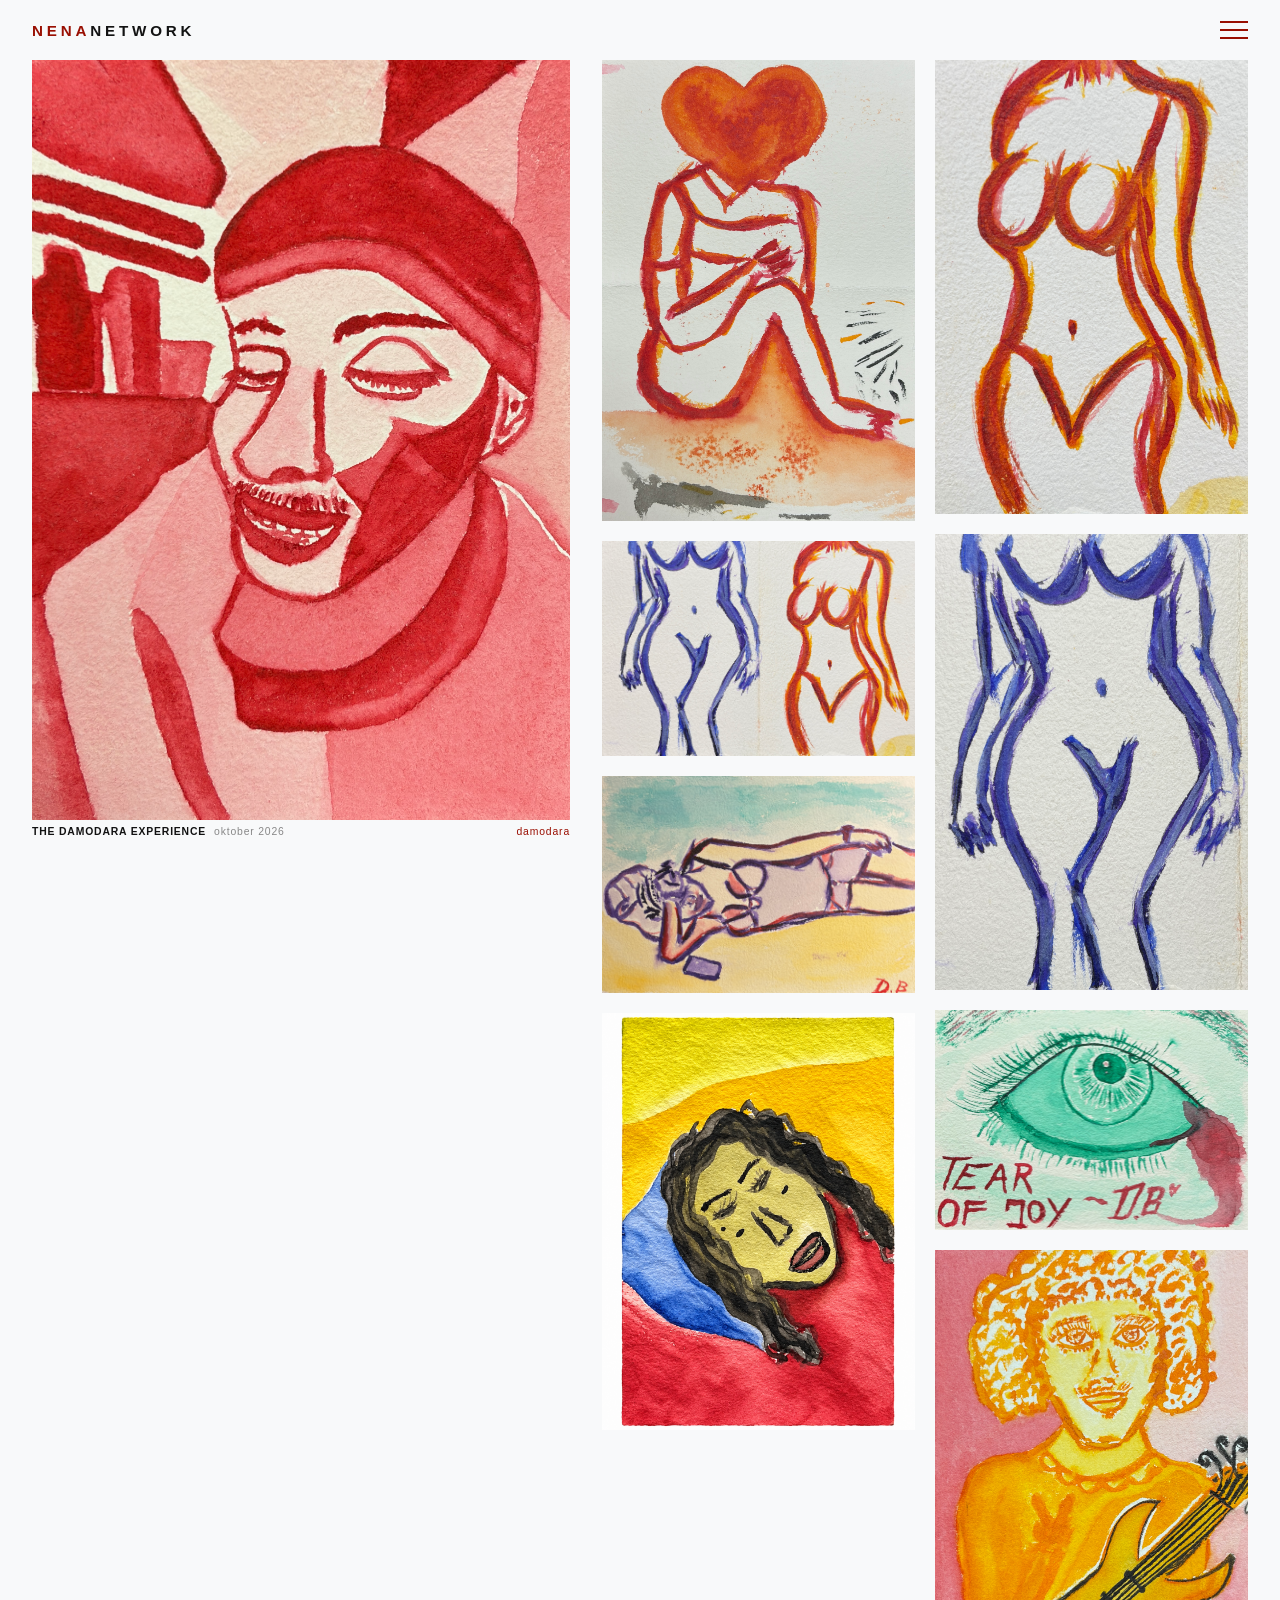
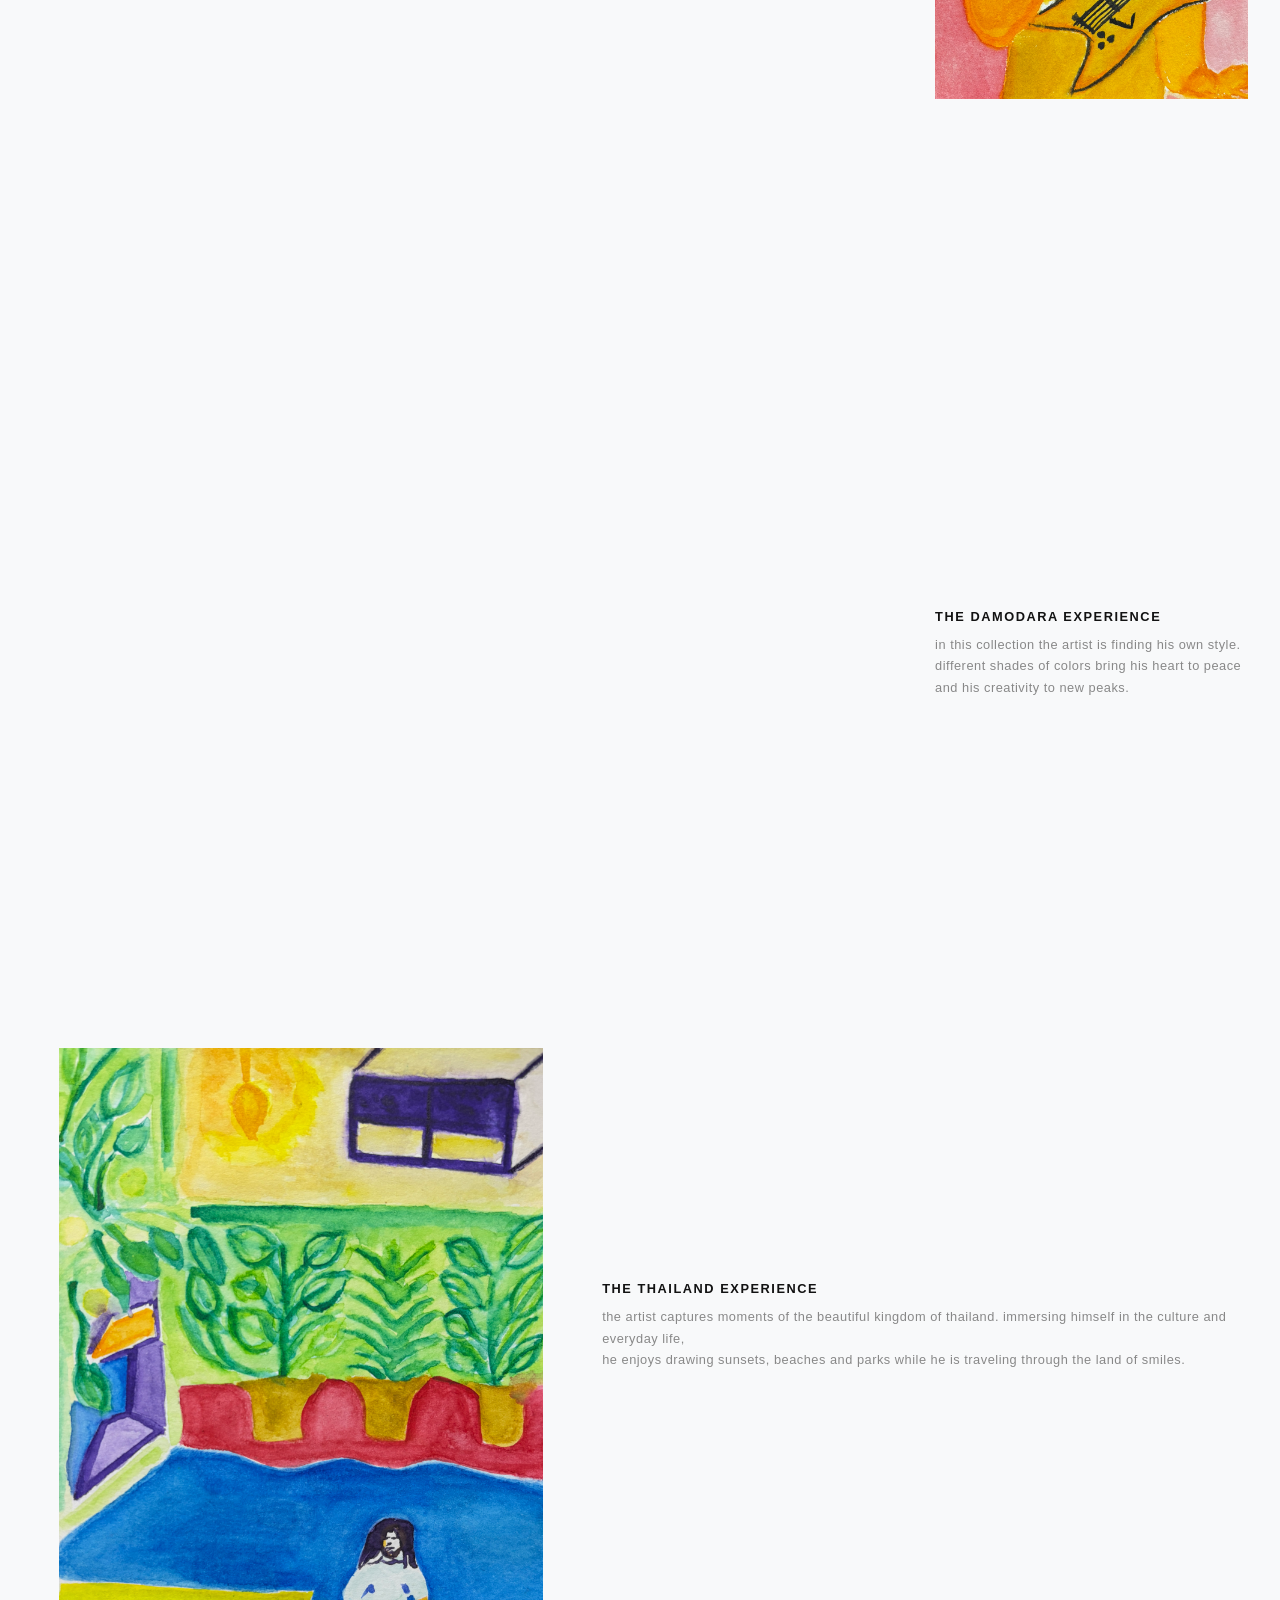
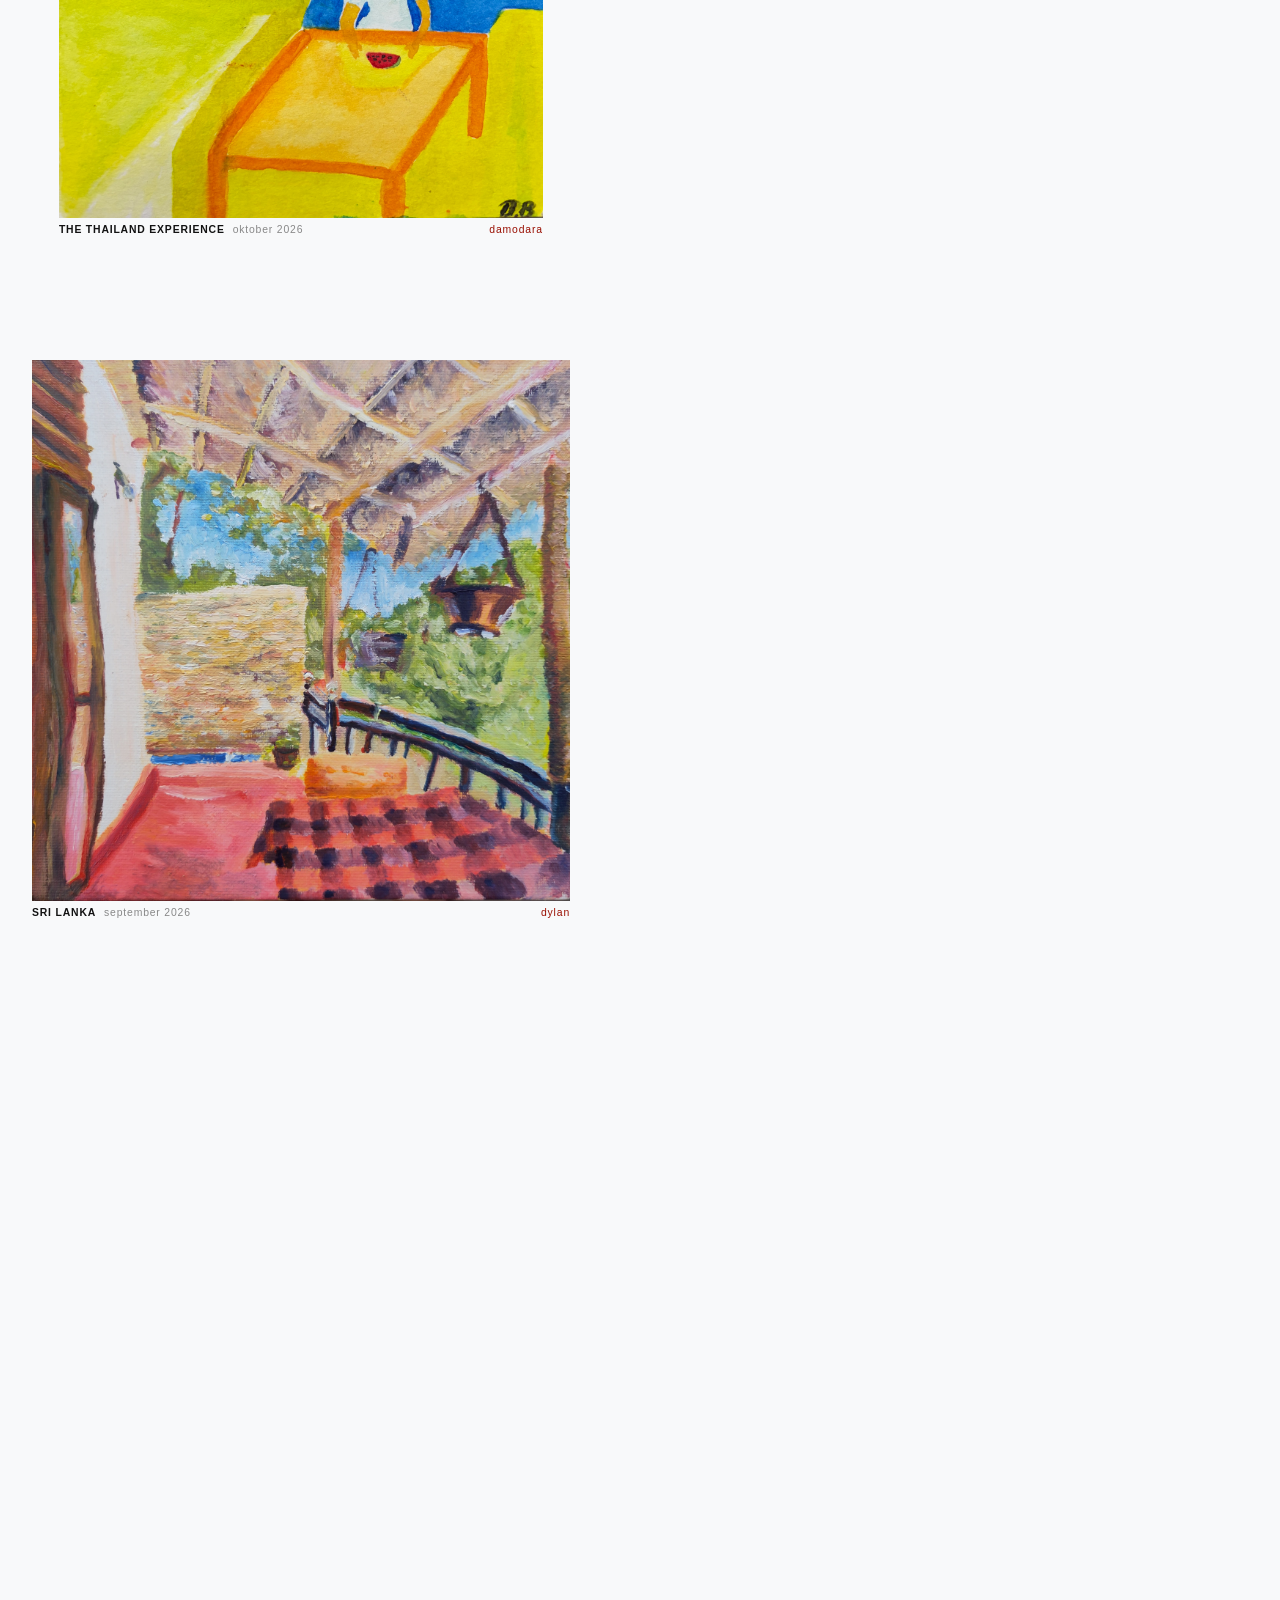
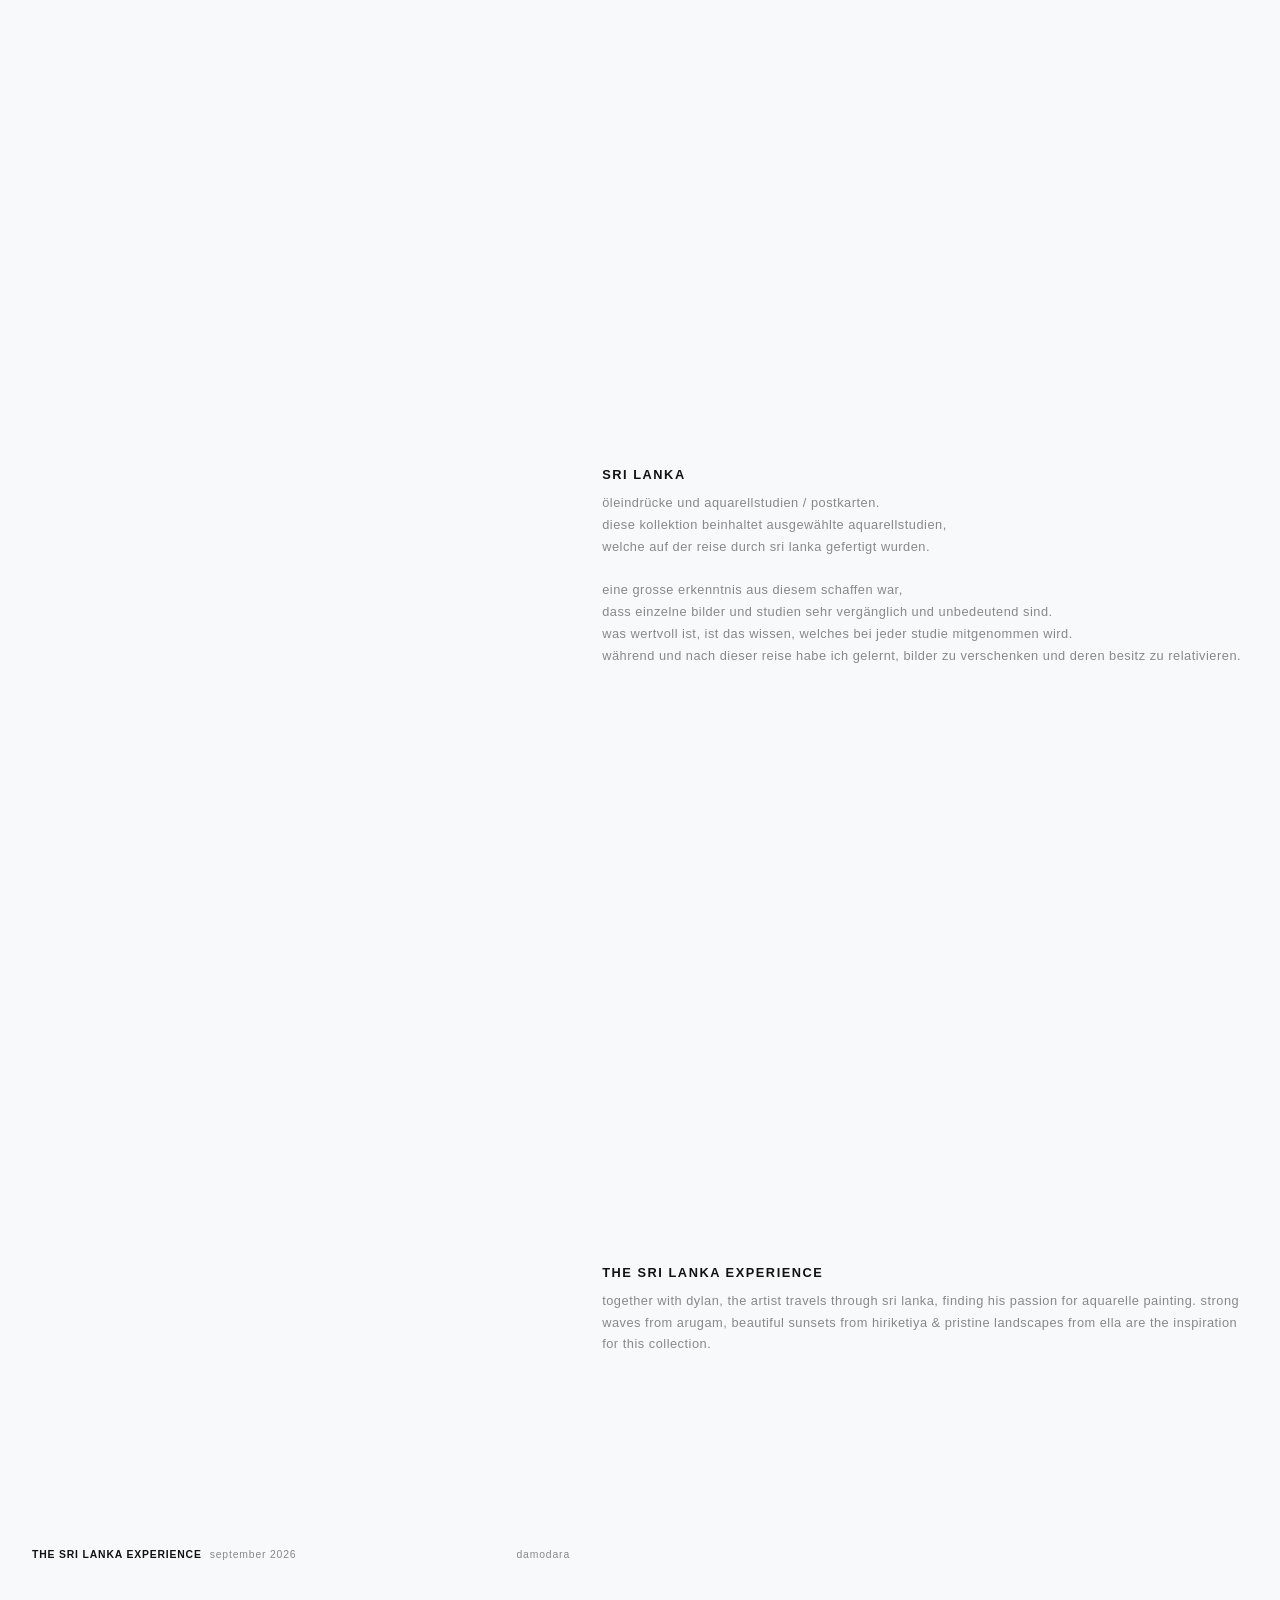
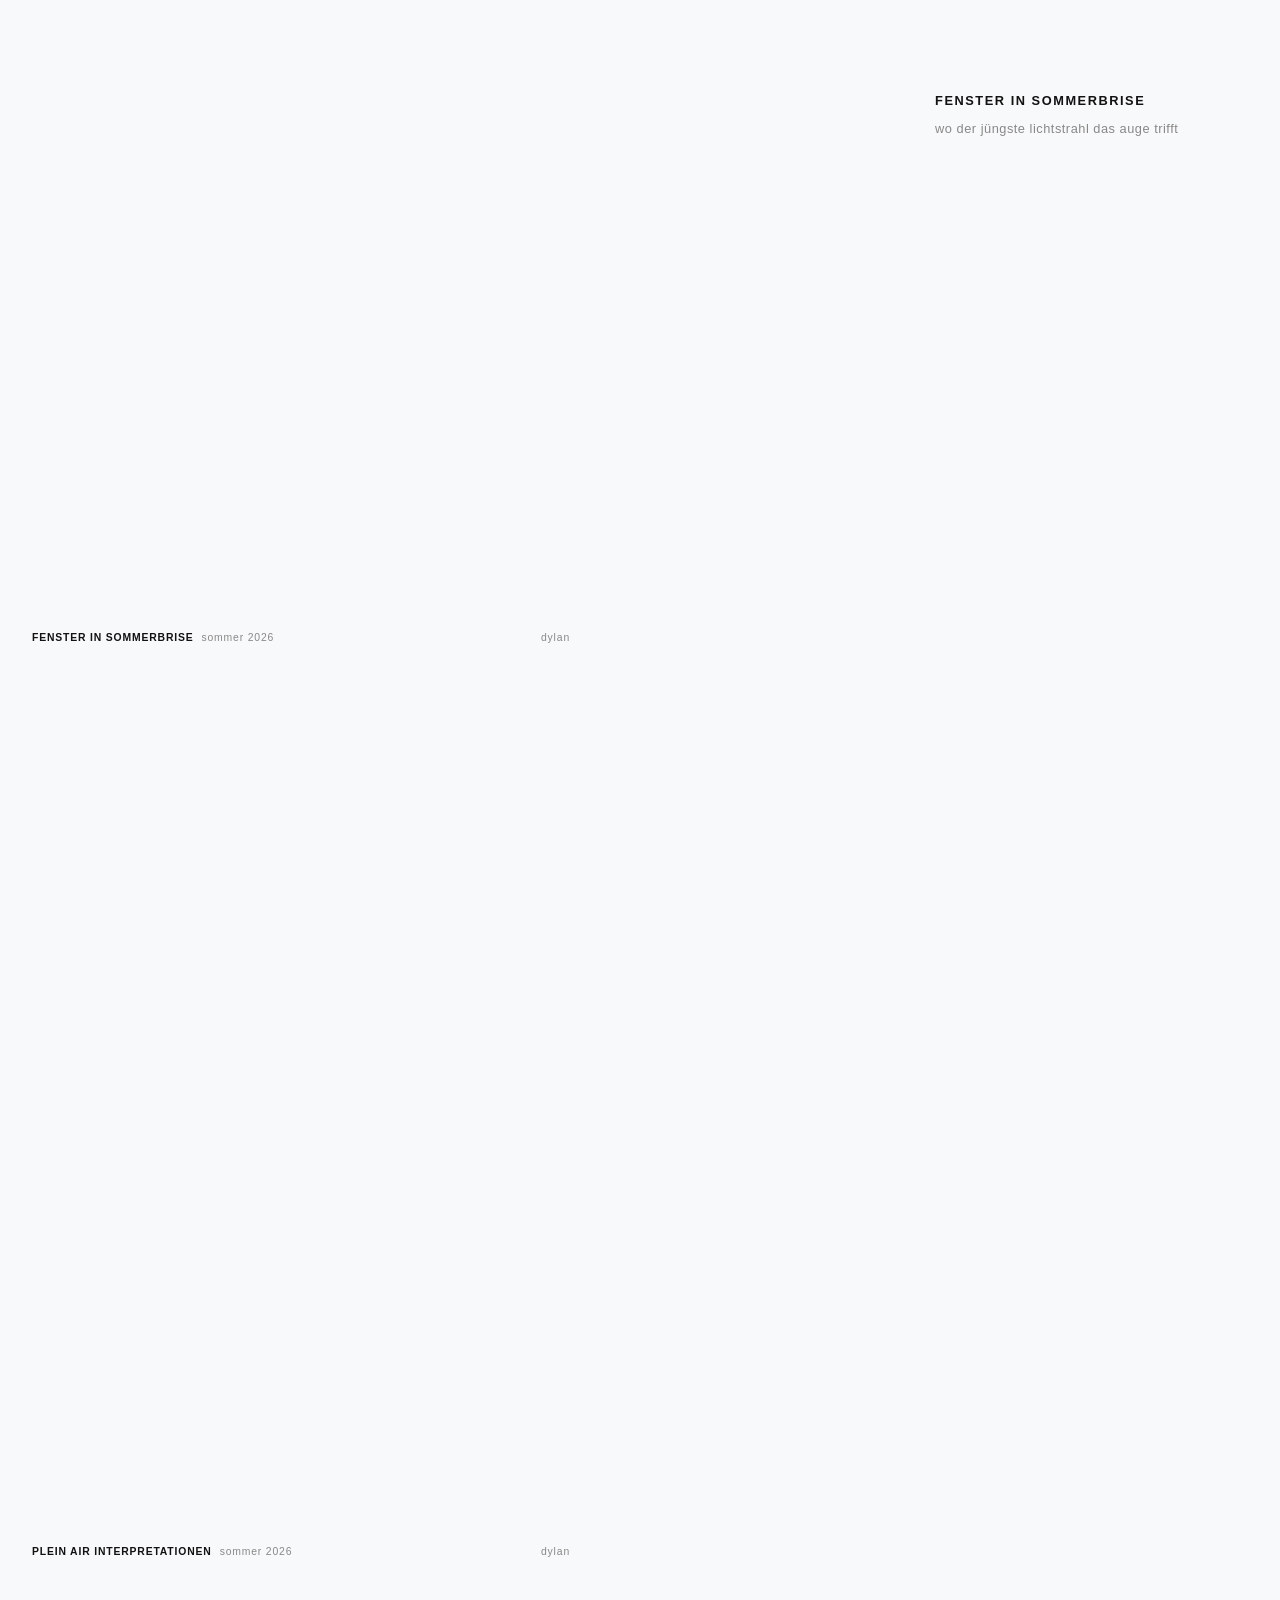
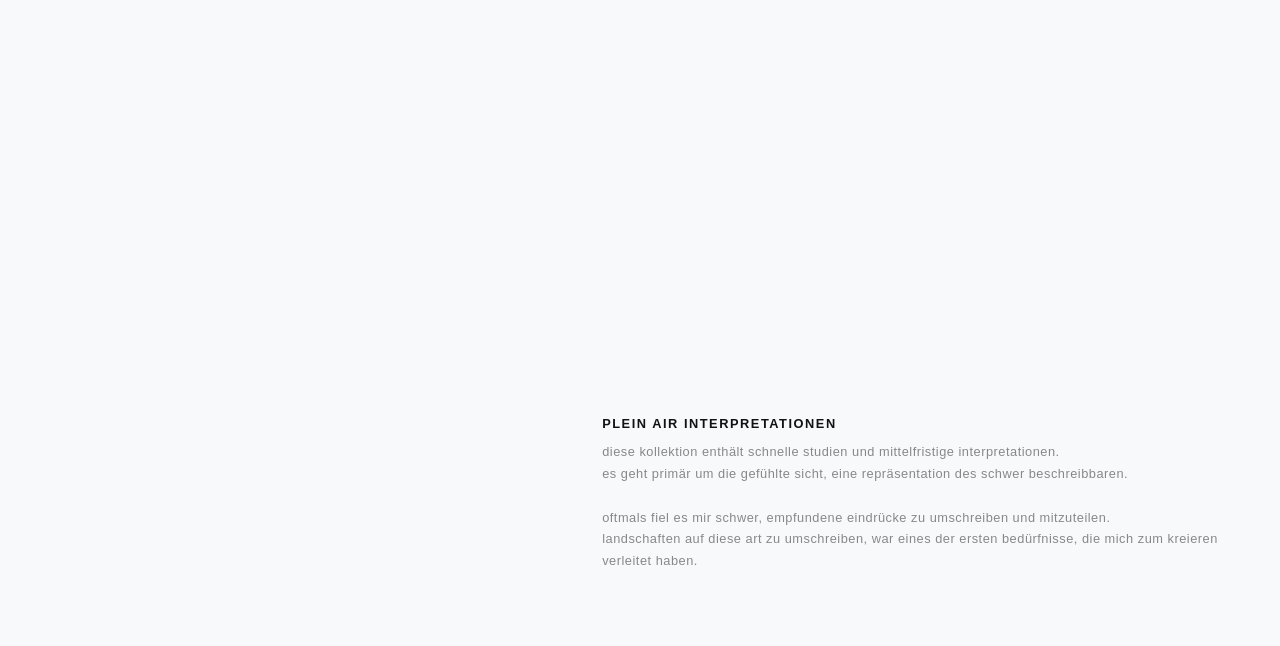
==== index.html @ 8fa02a78 "Kuenstlerseite: nur Empfohlen / Datum, Hauptbild neben dem Collection-Text - Sortierung nur noch "Em" ====
<!DOCTYPE html>

<html lang="de">
<head>
    <meta charset="UTF-8">
    <meta name="viewport" content="width=device-width, initial-scale=1.0">
    <title>NENA NETWORK – Galerie & Zeitstrahl</title>
    <link rel="icon" type="image/png" href="/assets/icon.png">
    <link rel="preload" href="/timeline/timeline.json" as="fetch" crossorigin="anonymous">
    <link rel="preload" href="/assets/fonts/anton.woff2" as="font" type="font/woff2" crossorigin>
    <style>

    /* Schrift fuer den grossen Kuenstlernamen: Anton (SIL Open Font License, liegt in assets/fonts/) */
    @font-face {
        font-family: "Anton";
        src: url("/assets/fonts/anton.woff2") format("woff2");
        font-weight: 400;
        font-style: normal;
        font-display: block; /* Name erscheint erst, wenn die Schrift da ist (kein Aufblitzen in falscher Schrift) */
    }

    /* --- CUSTOM TRANSPARENT AUTO-HIDING SCROLLBAR --- */
    ::-webkit-scrollbar {
        width: 6px;
    }

    /* Fully transparent track background */
    ::-webkit-scrollbar-track {
        background: transparent;
    }

    /* Removes top and bottom arrow/triangle buttons */
    ::-webkit-scrollbar-button {
        display: none;
        height: 0;
        width: 0;
    }

    /* The draggable scrollbar thumb */
    ::-webkit-scrollbar-thumb {
        background-color: var(--divider-color);
        border-radius: 3px;
        opacity: 0; /* Hidden by default */
        transition: opacity 0.4s ease;
    }

    /* When scrolling, make the scrollbar thumb visible */
    body.is-user-scrolling::-webkit-scrollbar-thumb {
        opacity: 1;
    }
    
        * {
            margin: 0;
            padding: 0;
            box-sizing: border-box;
        }

        /* No blue tap flash / selection highlight on touch devices */
        html, body, * {
            -webkit-tap-highlight-color: transparent;
        }

        img,
        .image-wrapper,
        .timeline-item-wrapper,
        .mini-thumb,
        .overlay-backdrop,
        .overlay-backdrop *,
        .event-overlay,
        .event-overlay .event-close-btn {
            -webkit-user-select: none;
            user-select: none;
            -webkit-touch-callout: none;
        }

        img::selection,
        .overlay-backdrop *::selection {
            background: transparent;
        }

        img {
            -webkit-user-drag: none;
        }
/* Default Light Theme */
:root {
    --bg-color: #f8f9fa;
    --text-color: #121212;
    --accent-red: #990f02;
    --banner-bg: #f8f9fa;
    --banner-text: #121212;
    --divider-color: #e0e0e0;
    --subtext-color: #888888; /* Softer, lighter grey for light mode */
}

/* Automatic Dark Theme based on OS / Browser Preference */
@media (prefers-color-scheme: dark) {
    :root {
        --bg-color: #0f0f0f;
        --text-color: #f0f0f0;
        --accent-red: #990f02;
        --banner-bg: #0f0f0f;
        --banner-text: #ffffff;
        --divider-color: #333333;
        --subtext-color: #888888; /* Balanced soft grey for dark mode */
    }
}

/* Timeline Ticks Styling */
.zeitstrahl-tick {
    font-size: 0.65rem;
    color: var(--subtext-color); /* Uses the soft grey */
    letter-spacing: 0.12em;
    text-transform: uppercase;
    cursor: pointer;
    transition: color 0.3s, transform 0.3s, opacity 0.3s;
    /* --tl-fade kommt vom Script: aktives Datum voll, darueber/darunter je weiter weg desto blasser */
    opacity: var(--tl-fade, 0.5);
    white-space: nowrap;
    height: 18px;
    display: flex;
    align-items: center;
    justify-content: flex-end;
    transform-origin: right center;
}

/* Active and Hovered Ticks turn RED */
.zeitstrahl-tick.active, 
.zeitstrahl-tick:hover {
    color: var(--accent-red) !important; /* Forces active & hovered state to red */
    font-weight: 700;
    opacity: 1;
    transform: scale(1.15);
}
    body {
        font-family: -apple-system, BlinkMacSystemFont, "Segoe UI", Roboto, sans-serif;
        background-color: var(--bg-color);
        color: var(--text-color);
        overflow-x: hidden;
        scroll-behavior: smooth;
    }

    /* 1. TOP BANNER */
    header {
        position: fixed;
        top: 0;
        left: 0;
        width: 100%;
        height: 60px;
        background-color: transparent;
        color: var(--banner-text);
        display: flex;
        align-items: center;
        padding: 0 2rem;
        z-index: 1000;
        transition: transform 0.4s cubic-bezier(0.16, 1, 0.3, 1), opacity 0.3s ease;
    }

    header.scrolled-away {
        transform: translateY(-100%);
        opacity: 0;
        pointer-events: none;
    }

    .title-text {
        font-size: 0.95rem;
        font-weight: 700;
        letter-spacing: 0.25em;
        text-transform: uppercase;
        cursor: pointer;
        color: var(--banner-text);
    }

    .title-text .title-accent {
        color: var(--accent-red);
    }

    /* 2. NAVIGATION CONTAINER */
    /* One source of truth for the menu point so it sits in the exact same spot in every state
       (closed, scrolled, fullscreen menu open). */
    :root {
        --nav-dot: 18px;
        --nav-dot-right: 2rem;
    }

    .nav-wrapper {
        position: fixed;
        top: 0;
        right: var(--nav-dot-right); /* Matches your header padding */
        height: 60px; /* Matches the header height */
        z-index: 1002;
        display: flex;
        align-items: center; /* Centers the point vertically with the header contents */
        pointer-events: auto;
    }

    .menu-hitbox {
        padding: 15px;
        margin: -15px;
        cursor: pointer;
        touch-action: manipulation;
    }

    .menu-toggle-btn {
        position: relative;
        width: 28px;
        height: 18px;
        display: flex;
        flex-direction: column;
        justify-content: space-between;
        align-items: center;
        transition: all 0.4s cubic-bezier(0.16, 1, 0.3, 1);
    }

    .menu-toggle-btn span {
        display: block;
        width: 100%;
        height: 2px;
        background-color: var(--accent-red);
        transition: all 0.4s cubic-bezier(0.16, 1, 0.3, 1);
        transform-origin: center;
    }

    body:not(.is-scrolled) .nav-wrapper:hover .menu-toggle-btn,
    body:not(.is-scrolled) .nav-wrapper.near-mouse .menu-toggle-btn {
        width: 0px;
        height: 18px;
    }

    body:not(.is-scrolled) .nav-wrapper:hover .menu-toggle-btn span,
    body:not(.is-scrolled) .nav-wrapper.near-mouse .menu-toggle-btn span {
        opacity: 0;
        transform: scale(0);
    }

    body:not(.is-scrolled) .nav-wrapper:hover .menu-toggle-btn span:nth-child(1),
    body:not(.is-scrolled) .nav-wrapper.near-mouse .menu-toggle-btn span:nth-child(1),
    body:not(.is-scrolled) .nav-wrapper:hover .menu-toggle-btn span:nth-child(3),
    body:not(.is-scrolled) .nav-wrapper.near-mouse .menu-toggle-btn span:nth-child(3) {
        opacity: 0;
        transform: scale(0);
    }

    body:not(.is-scrolled) .nav-wrapper:hover .menu-toggle-btn span:nth-child(2),
    body:not(.is-scrolled) .nav-wrapper.near-mouse .menu-toggle-btn span:nth-child(2) {
        width: 4px;
        height: 100%;
        border-radius: 0;
    }

    body.is-scrolled .menu-toggle-btn {
        width: 18px;
        height: 18px;
    }

    body.is-scrolled .menu-toggle-btn span {
        background-color: var(--accent-red);
        border-radius: 50%;
    }

    body.is-scrolled .menu-toggle-btn span:nth-child(1),
    body.is-scrolled .menu-toggle-btn span:nth-child(3) {
        opacity: 0;
        transform: scale(0);
        display: none;
    }

    body.is-scrolled .menu-toggle-btn span:nth-child(2) {
        width: 18px !important; /* Matched to 18px */
        height: 18px !important; /* Matched to 18px */
        border-radius: 50% !important;
        background-color: var(--accent-red) !important;
    }

    /* REMOVE OR REPLACE THESE TWO BLOCKS WHICH CAUSED THE LINE MORPH ON SCROLL */
    body.is-scrolled .nav-wrapper:hover .menu-toggle-btn,
    body.is-scrolled .nav-wrapper.near-mouse .menu-toggle-btn {
        height: 8px !important;
        width: 8px !important;
    }

    body.is-scrolled .nav-wrapper:hover .menu-toggle-btn span:nth-child(2),
    body.is-scrolled .nav-wrapper.near-mouse .menu-toggle-btn span:nth-child(2) {
        width: 8px !important;
        height: 8px !important;
        border-radius: 50% !important;
        background-color: var(--accent-red) !important;
    }

    /* 3. MENU POPUP (Top State - Single-line horizontal flyout) */
    .banner-menu-popup {
        position: absolute;
        top: 50%;
        right: 0;
        transform: translateY(-50%);
        background-color: transparent;
        padding: 0;
        min-width: auto;
        display: flex;
        flex-direction: row; /* Arranges items in a single line */
        gap: 1.5rem;
        opacity: 0;
        visibility: hidden;
        transition: opacity 0.3s ease, transform 0.3s ease, visibility 0.3s;
        z-index: 1003;
        box-shadow: none;
        border: none; /* Removes background box & red border */
        white-space: nowrap;
    }

    body:not(.is-scrolled) .nav-wrapper:hover .banner-menu-popup,
    body:not(.is-scrolled) .nav-wrapper.near-mouse .banner-menu-popup {
        opacity: 1;
        visibility: visible;
        transform: translateY(-50%) translateX(-10px); /* Slides horizontally into position */
    }

    .banner-menu-popup a {
        color: var(--banner-text);
        text-decoration: none;
        font-size: 0.95rem; /* Matches .title-text font size */
        font-weight: 700;
        letter-spacing: 0.15em;
        text-transform: uppercase;
        transition: color 0.2s, transform 0.2s;
        cursor: pointer;
    }

    /* gleiche Zeilenhoehe wie die Sortier-Optionen, damit alle Abstaende gleich aussehen */
    .banner-menu-popup > a,
    .banner-menu-popup > div > a {
        line-height: 1.2;
    }

    /* Menuepunkte genau auf der Hoehe des Titels (mittig), nicht oben in der Zeile */
    .banner-menu-popup {
        align-items: center;
    }

    /* "Kuenstler" steckt in einem eigenen Block: als Block darstellen, damit es auf einer Linie mit den anderen steht */
    .banner-menu-popup > .menu-artists > a {
        display: block;
    }

    .banner-menu-popup a:hover {
        color: var(--accent-red);
        transform: translateY(-2px); /* Subtle hover lift */
    }

    /* 4. FLYOUT MENU */
    .flyout-menu {
        position: absolute;
        right: 0rem;
        font-size: 1.9rem;
        line-height: 1.2;
        top: 100%;
        transform: none;
        display: flex;
        flex-direction: column;
        gap: 0.7rem;
        text-align: right;
        pointer-events: none;
        z-index: 1000;
        overflow: visible;
        padding-right: 15px;
    }

    .flyout-menu a {
        /* Text is painted by a two-color gradient: red on the right half, menu color on the left.
           Sliding the gradient (background-position) wipes the text from red to the menu color. */
        color: transparent;
        /* 300% wide: the visible window is the left third (pure menu color) at the end and the
           right third (pure red) at the start, so no red tint is left at the end of the wipe */
        background-image: linear-gradient(90deg, var(--banner-text) 0%, var(--banner-text) 46%, var(--accent-red) 54%, var(--accent-red) 100%);
        background-size: 300% 100%;
        background-position: 100% 0; /* fully red */
        -webkit-background-clip: text;
        background-clip: text;
        text-decoration: none;
        font-size: 1em; /* sized by .flyout-menu */
        font-weight: 900;
        letter-spacing: 0.16em;
        text-transform: uppercase;
        white-space: nowrap;
        opacity: 0;
        transform: translateX(100%);
        transition: transform 0.4s cubic-bezier(0.16, 1, 0.3, 1), opacity 0.3s ease, background-position 0.45s cubic-bezier(0.4, 0, 0.2, 1);
        cursor: pointer;
    }

    /* Schwarze Kopie der Menueschrift, nach links unten versetzt (harter Schatten ohne Unschaerfe).
       --flyout-shadow = wie weit die Kopie versetzt ist. Der rote Pfeil bekommt keinen Schatten. */
    .flyout-menu {
        --flyout-shadow: 0.045em;
    }
    .flyout-menu a:not(.sort-trigger) {
        filter: drop-shadow(calc(var(--flyout-shadow) * -1) var(--flyout-shadow) 0 #000);
    }

    /* Sortier-Dropdown oben: gleicher Look wie das gescrollte Menue (duenne schwarze Kopie links unten) */
    .banner-menu-popup .sort-submenu {
        --flyout-shadow: 0.085em; /* bei der kleineren Schrift oben gleich duenn wie im gescrollten Menue */
    }
    .banner-menu-popup .sort-submenu a {
        filter: drop-shadow(calc(var(--flyout-shadow) * -1) var(--flyout-shadow) 0 #000);
    }

    /* Heller Modus: schwarze Schrift braucht keine schwarze Kopie dahinter (sah verschmiert aus) */
    @media not (prefers-color-scheme: dark) {
        .flyout-menu a:not(.sort-trigger),
        .banner-menu-popup .sort-submenu a {
            filter: none;
        }
    }

    /* Hide the red dot on hover/near-mouse when scrolled, making space for the text */
    body.is-scrolled .nav-wrapper:hover .menu-toggle-btn,
    body.is-scrolled .nav-wrapper.near-mouse .menu-toggle-btn {
        width: 0px !important;
        height: 18px !important;
    }

    body.is-scrolled .nav-wrapper:hover .menu-toggle-btn span,
    body.is-scrolled .nav-wrapper.near-mouse .menu-toggle-btn span {
        opacity: 0 !important;
        transform: scale(0) !important;
    }

    body.is-scrolled .nav-wrapper:hover .flyout-menu,
    body.is-scrolled .nav-wrapper.near-mouse .flyout-menu {
        pointer-events: auto;
    }

    body.is-scrolled .nav-wrapper:hover .flyout-menu a,
    body.is-scrolled .nav-wrapper.near-mouse .flyout-menu a {
        opacity: 1;
        transform: translateX(0);
        background-position: 0 0; /* wipes from red to the menu color, left to right */
    }

    body.is-scrolled .nav-wrapper:hover .flyout-menu a:nth-child(1) { transition-delay: 0.05s; }
    body.is-scrolled .nav-wrapper:hover .flyout-menu a:nth-child(2) { transition-delay: 0.10s; }
    body.is-scrolled .nav-wrapper:hover .flyout-menu a:nth-child(3) { transition-delay: 0.15s; }

    .flyout-menu a:hover {
        transform: translateX(-8px) !important;
    }

    /* VIEWS MANAGEMENT */
    .view-section {
        display: none;
        width: 100vw;
        min-height: 100vh;
    }

    .view-section.active-view {
        display: block;
    }

    /* --- GALLERY / Galerie VIEW --- */
    #galleryView {
        padding-bottom: 2rem;
    }

    .collection-wrapper {
        width: 100vw;
        display: grid;
        grid-template-columns: minmax(0, 1fr) minmax(0, 1.2fr);
        gap: 2rem;
        padding: 60px 2rem 2rem 2rem;
        box-sizing: border-box;
        background-color: var(--bg-color);
    }

    .hero-item {
        position: sticky;
        top: 80px;
        height: calc(100vh - 100px);
        display: flex;
        flex-direction: column;
    }

    .hero-item .image-wrapper {
        flex: 1;
        width: 100%;
        overflow: hidden;
        background: transparent; /* Removes the grey/dark background box */
        position: relative;
        display: flex;
        align-items: center;
        justify-content: center;
    }

    /* Texte einer Collection (Zeile unter dem Hauptbild, Beschreibung, grosser Name) erscheinen erst,
       wenn das Hauptbild geladen ist */
    #dynamicGallery .collection-wrapper .single-line-label,
    #dynamicGallery .collection-wrapper .gallery-desc-tile,
    #dynamicGallery .collection-wrapper .hero-artist-big {
        visibility: hidden;
        opacity: 0;
        transition: opacity 0.35s ease;
    }
    #dynamicGallery .collection-wrapper.hero-ready .single-line-label,
    #dynamicGallery .collection-wrapper.hero-ready .gallery-desc-tile,
    #dynamicGallery .collection-wrapper.hero-ready .hero-artist-big {
        visibility: visible;
        opacity: 1;
    }

    .single-line-label {
        margin-top: 6px;
        font-size: 0.65rem;
        color: #888;
        letter-spacing: 0.08em;
        text-transform: lowercase;
        display: flex;
        align-items: center;
        gap: 8px;
        white-space: nowrap;
        overflow: hidden;
        text-overflow: ellipsis;
    }

    .single-line-label strong {
        color: var(--text-color); /* war #ddd: im hellen Modus fast unsichtbar */
        font-weight: 600;
        text-transform: uppercase;
        flex-shrink: 0;
    }

    .single-line-label .label-subtitle {
        overflow: hidden;
        text-overflow: ellipsis;
        min-width: 0;
    }

    /* Galerie-Hauptbild: Bild unten links im Rahmen, nie abgeschnitten.
       So sitzt die Beschreibung direkt darunter und der rote Name direkt auf dem Bild. */

    /* Langer Beschreibungstext als eigene Kachel zwischen den Nebenbildern */
    .gallery-desc-tile {
        break-inside: avoid;
        padding-bottom: 20px; /* Abstand bleibt auch am Spaltenende erhalten */
    }

    /* Beschreibung: schlichter Text in derselben Farbe wie Untertitel/Datum unter dem Hauptbild,
       ohne Rahmen und ohne rote Linie, alles klein geschrieben */
    .gallery-desc-title {
        display: block;
        margin-bottom: 0.5em;
        color: var(--text-color);
        font-weight: 700;
        letter-spacing: 0.12em;
        text-transform: uppercase;
    }
    .gallery-desc-title:empty { display: none; }

    .gallery-desc-inner {
        padding: 0;
        border: none;
        color: #888;
        font-size: 0.8rem;
        letter-spacing: 0.04em;
        line-height: 1.7;
        text-transform: lowercase;
        white-space: pre-line;
        overflow-wrap: anywhere;
    }


    /* Bild + Beschreibung als ein Block. Vor dem Scrollen direkt unter dem Titel,
       beim Scrollen gleitet der Block in die Bildschirmmitte. */
    .hero-stack {
        display: flex;
        flex-direction: column;
        align-items: flex-start;
        align-self: center; /* waagrecht mittig in der linken Spalte */
        max-width: 100%;
        flex: none;
        min-height: 0;
        transition: transform 0.7s cubic-bezier(0.16, 1, 0.3, 1);
    }

    body.is-scrolled .hero-stack {
        transform: translateY(var(--center-offset, 0px));
    }

    /* Hauptbild beginnt auf derselben Hoehe wie die Bilder rechts (direkt unter dem Titel) */
    @media (min-width: 901px) {
        .hero-item.gallery-hero-item {
            top: 60px;
            height: calc(100vh - 80px);
        }
    }

    .hero-item .image-wrapper.gallery-hero {
        flex: none;
        width: auto;
        max-width: 100%;
        align-items: flex-start;
        justify-content: flex-start;
    }

    .hero-item .image-wrapper.gallery-hero img {
        width: auto;
        height: auto;
        max-width: 100%;
        max-height: calc(100vh - 130px); /* Platz fuer die Beschreibung darunter */
    }

    /* Mobil: Hauptbild-Box nur so hoch wie das Bild (keine Leerflaeche ueber breiten Bildern) */
    @media (max-width: 900px) {
        .hero-item.gallery-hero-item {
            height: auto;
        }
        .hero-item .image-wrapper.gallery-hero img {
            max-height: 70vh;
        }
        body.is-scrolled .hero-stack {
            transform: none; /* mobil scrollt das Hauptbild normal mit */
        }
    }

    /* Grosser Kuenstlername auf dem Hauptbild: leuchtet rot auf,
       dann verschwinden die Buchstaben langsam vom letzten zum ersten */
    .hero-artist-big {
        --name-stretch: 2.6;            /* so stark wird der Name in die Breite gezogen */
        --name-overflow-x: 0.06;        /* so viel breiter als das Bild (wird links und rechts abgeschnitten) */
        --name-sink: 0.012;             /* Buchstaben sitzen genau auf der Unterkante (winzig darueber hinaus, damit nie ein Spalt bleibt) */
        position: absolute;
        left: 0;                        /* genau an den Bildrand; die Feinposition rechnet das Script */
        bottom: 0;
        z-index: 2;
        pointer-events: none;
        font-family: "Anton", Impact, "Arial Narrow", sans-serif;
        font-size: clamp(2.6rem, 6vw, 5.5rem);
        font-weight: 400;
        letter-spacing: 0;
        line-height: 1;
        text-transform: uppercase;
        color: var(--accent-red);
        white-space: nowrap;
        transform: scaleX(var(--name-stretch));
        transform-origin: left bottom;
        opacity: 1;
    }

    /* Zeiten der Namens-Animation in drei gleichen Teilen: weiss -> rot -> verschwinden.
       --name-phase = Laenge eines Drittels
       --name-step  = Zeit pro Buchstabe beim Rotwerden bzw. Verschwinden. Ueberall gleich (grosser Name,
                      kleiner Name, Schrift beim ersten Besuch einer Seite): alle starten zusammen und wechseln
                      im selben Takt, das laengste Wort braucht am laengsten (8 Buchstaben = 0.4 s) */
    :root {
        --name-phase: 0.75s;
        --name-red: calc(var(--name-phase) * 1.33); /* rote Phase 33 % laenger */
        --name-step: 0.05s;
    }

    .hero-artist-big span {
        display: inline-block;
        opacity: 0;
    }

    .hero-artist-big.play span {
        /* sofort da, ganz rot; dann schlagartig weg, Buchstabe fuer Buchstabe von rechts nach links */
        opacity: 1;
        animation: heroLetterOut 1ms linear forwards;
        animation-delay: calc(var(--name-phase) + var(--name-red) + var(--r) * var(--name-step));
    }

    @keyframes heroLetterRed {
        to { color: var(--accent-red); }
    }

    /* Gleicher Kuenstler wie die Collection davor: kein grosser Name, keine Animation */
    .repeat-artist .hero-artist-big {
        display: none;
    }
    .repeat-artist .label-artist.play span {
        animation: none;
    }

    /* Kleiner Name unter dem Bild: wird im selben Takt rot, aber von links nach rechts.
       Buchstabe i wird rot, waehrend oben der i-te Buchstabe von rechts verschwindet. */
    .label-artist span {
        transition: none;
    }

    /* Zuerst leuchtet er in der Textfarbe auf (hell: schwarz, dunkel: weiss), dann wird er rot */
    .label-artist.play span {
        animation:
            labelLetterLight 0.45s ease-out forwards,
            labelLetterRed 1ms linear forwards;
        animation-delay: 0s, calc(var(--name-phase) + var(--name-red) + var(--i) * var(--name-step));
    }

    @keyframes labelLetterLight {
        to { color: var(--text-color); }
    }

    @keyframes labelLetterRed {
        from { color: var(--text-color); }
        to   { color: var(--accent-red); }
    }

    @keyframes heroLetterIn {
        from { opacity: 0; text-shadow: none; }
        to   { opacity: 1; }
    }

    @keyframes heroLetterOut {
        from { opacity: 1; }
        to   { opacity: 0; }
    }

    @media (prefers-reduced-motion: reduce) {
        .hero-artist-big.play span {
            animation: heroLetterOut 1ms calc(var(--name-phase) + var(--name-red)) forwards;
        }
    }

    /* ===== ERSTER BESUCH EINER SEITE =====
       Schrift in der Hauptfarbe (dunkel: weiss, hell: schwarz) steht zuerst rot da und wechselt dann
       Buchstabe fuer Buchstabe von rechts nach links zurueck - im selben Takt, in dem in der Galerie
       der grosse Kuenstlername verschwindet. Einmal pro Seite und Sitzung (Script: TextIntro). */
    body.txi-wait .title-text,
    body.txi-wait #dynamicGallery .single-line-label strong,
    body.txi-wait #timelineStack .tl-title,
    body.txi-wait #timelineStack .tl-artist,
    body.txi-wait #artistsList a,
    body.txi-wait #artistMain .single-line-label strong,
    body.txi-wait #artistTimelineList .artist-tl-title {
        color: var(--accent-red);
    }

    /* jeder Buchstabe bleibt rot, bis er dran ist; danach wieder die normale Farbe */
    .txi-l {
        animation: txiRedHold calc(var(--name-phase) + var(--name-red) + var(--r, 0) * var(--name-step)) linear;
    }

    @keyframes txiRedHold {
        from, to { color: var(--accent-red); }
    }

    @media (prefers-reduced-motion: reduce) {
        .txi-l {
            animation-duration: calc(var(--name-phase) + var(--name-red));
        }
    }

    /* Kuenstlername ganz rechts unter dem Hauptbild */
    /* ===== LIKE (ganze Collection) neben dem Kuenstlernamen =====
       vor dem eigenen Like: rotes Umriss-Herz, keine Zahl; danach: gefuelltes rotes Herz + Anzahl in Rot */
    .like-btn {
        display: inline-flex;
        align-items: center;
        gap: 0.35em;
        margin-left: 0.6em;
        padding: 0;
        border: 0;
        background: none;
        color: var(--accent-red);       /* Herz immer rot */
        font: inherit;
        letter-spacing: 0.08em;
        cursor: pointer;
        flex-shrink: 0;
        -webkit-tap-highlight-color: transparent;
    }
    .like-btn[hidden] { display: none; }
    .like-btn svg {
        width: 1em;                     /* gleich gross wie die Schrift daneben */
        height: 1em;
        fill: none;
        stroke: currentColor;
        stroke-width: 2;
        transition: transform 0.2s ease;
    }
    .like-btn.liked svg { fill: var(--accent-red); stroke: var(--accent-red); }
    .like-btn .like-count { color: var(--accent-red); }
    .like-btn:not(.liked) .like-count { display: none; }
    .like-btn.pop svg { transform: scale(1.3); }

    /* ===== BESUCHER HEUTE (unten auf der Seite) ===== */
    .visit-counter {
        display: flex;
        align-items: center;
        justify-content: center;
        gap: 0.5rem;
        padding: 2.5rem 1rem 2rem;
        color: #888;
        font-size: 0.65rem;
        letter-spacing: 0.12em;
    }
    .visit-counter[hidden] { display: none; }
    .visit-counter svg {
        width: 1.2em;
        height: 1.2em;
        fill: none;
        stroke: currentColor;
        stroke-width: 2;
    }

    .single-line-label .label-artist {
        margin-left: auto;
        padding-left: 1rem;
        flex-shrink: 0;
    }

    /* Zwei Spalten, die das Script selbst fuellt (jedes Bild in die gerade kuerzere Spalte).
       "dc"-Bilder und "desc: 2" stehen am Desktop dazwischen ueber die volle Breite. */
    .grid-right {
        display: block;
    }

    .gr-row {
        display: flex;
        gap: 20px;
        align-items: flex-start;
    }

    .gr-col {
        flex: 1 1 0;
        min-width: 0;
        display: flex;
        flex-direction: column;
    }

    /* Platzhalter, solange ein Bild noch laedt (damit die Spalten schon ungefaehr stimmen) */
    .gallery-item.pending .image-wrapper {
        aspect-ratio: 1;
    }

    .gallery-item {
        break-inside: avoid;
        /* Abstand als padding statt margin: bleibt auch am Spaltenende vor einem doppelt breiten Bild erhalten */
        margin-bottom: 0;
        padding-bottom: 20px;
        display: flex;
        flex-direction: column;
        width: 100%;
    }

    .image-wrapper {
        width: 100%;
        overflow: hidden;
        background: var(--bg-color); /* solange das Bild laedt: einfach Seitenfarbe (schwarz/weiss) */
        cursor: pointer;
        position: relative;
    }

    .image-wrapper img {
        width: 100%;
        height: auto; /* Crucial: maintains original aspect ratio perfectly without cropping */
        display: block;
        object-fit: unset;
    }

    /* --- TIMELINE VIEW (Uhren-Mechanik / Walze) --- */
    .timeline-view {
        display: none;
        height: 100vh;
        overflow: hidden;
        position: relative;
        width: 100vw;
        box-sizing: border-box;
        background-color: var(--bg-color);
    }

    .timeline-view.active-view {
        display: block;
    }

    /* Mini-Thumbnail-Leiste als synchrone Walze */
    .timeline-mini-slider {
        position: fixed;
        left: 2rem;
        top: 50%;
        transform: translateY(-50%);
        max-height: 80vh; /* Allows it to grow based on content */
        overflow: hidden;  /* Hides scrollbars while staying functional */
        display: flex;
        flex-direction: column;
        gap: 6px;
        background: transparent;
        padding: 4px;
        border: none;
        z-index: 20;
        pointer-events: auto;
    }

    /* Der innere Container, der sich analog mitbewegt */
    .mini-slider-track {
        display: flex;
        flex-direction: column;
        gap: 6px;
        transition: transform 0.5s cubic-bezier(0.16, 1, 0.3, 1);
    }

    .mini-thumb {
        width: 36px;
        height: 48px;
        object-fit: cover;
        cursor: pointer;
        opacity: 0.6;
        border: none;
        transition: all 0.3s ease;
    }

    .mini-thumb:hover {
        opacity: 0.7;
    }

    .mini-thumb.active {
        opacity: 1;
        border: 1px solid var(--accent-red); /* Dezenter roter Rahmen für das aktive Mini-Bild */
    }

    /* Zeitstrahl-Track */
    .zeitstrahl-track {
        position: relative;
        width: 1px;
        height: 100%;
        background-color: #333;
    }
    /* .zeitstrahl-dot wurde entfernt, damit ist der Punkt weg */

    /* Rechter Zeitstrahl-Navigationsbereich */
.zeitstrahl-nav {
    position: fixed;
    right: 2.5rem; /* Etwas mehr Abstand zum rechten Bildschirmrand */
    top: 50%;
    transform: translateY(-50%);
    z-index: 20;
    pointer-events: auto;
    display: flex;
    align-items: center;
    gap: 12px;
}

.zeitstrahl-ticks-viewport {
    height: 250px;
    overflow: visible; /* Verhindert das Abschneiden beim Skalieren */
    position: relative;
    width: 140px; /* Feste Breite sorgt für exakte Ausrichtung */
}

/* Wichtig: Klasse heißt .zeitstrahl-ticks-track wie im HTML */
.zeitstrahl-ticks-track {
    position: absolute;
    top: 0;
    right: 0;
    width: 100%;
    display: flex;
    flex-direction: column;
    gap: 38px; /* Größerer Abstand zwischen den Daten */
    transition: transform 0.5s cubic-bezier(0.16, 1, 0.3, 1);
    text-align: right;
}

/* Default Light Theme */
:root {
    --bg-color: #f8f9fa;
    --text-color: #121212;
    --accent-red: #990f02;
    --banner-bg: #f8f9fa;
    --banner-text: #121212;
    --divider-color: #e0e0e0;
    --subtext-color: #666666;
    --active-text-color: #888888; /* Dark text in light mode */
}

/* Automatic Dark Theme based on OS / Browser Preference */
@media (prefers-color-scheme: dark) {
    :root {
        --bg-color: #0f0f0f;
        --text-color: #f0f0f0;
        --accent-red: #990f02;
        --banner-bg: #0f0f0f;
        --banner-text: #ffffff;
        --divider-color: #333333;
        --subtext-color: #888888;
        --active-text-color: #ffffff; /* White text in dark mode */
    }
}
    /* Der Walzen-Stapel in der Bildschirmmitte */
    .timeline-stack {
        position: relative;
        top: 0%;
        left: 50%;
        transform: translate(-50%);
        width: 100%;
        display: flex;
        flex-direction: column;
        align-items: center;
        justify-content: center;
        transition: transform 0.5s cubic-bezier(0.16, 1, 0.3, 1);
        pointer-events: none; /* Verhindert Fehlklicks auf unsichtbare Bereiche */
    }

    .timeline-row {
        display: flex;
        flex-direction: column;
        align-items: center;
        justify-content: center;
        height: 100vh; /* Forces each row to take up full screen height */
        flex-shrink: 0;
        pointer-events: auto; /* Re-enables clicking on the rows and cards */
    }

    /* Kein festes Seitenverhaeltnis / keine Hoehen-Grenze mehr: vorher wurde die Titelzeile
       oben abgeschnitten, sobald Bild + Titel hoeher als der Rahmen waren */
    .timeline-item-container {
        display: flex;
        flex-direction: column;
        height: auto;
        background: transparent;
        box-shadow: none;
    }

    .timeline-item-wrapper {
        width: 100%;
        height: 100%;
        cursor: pointer;
        position: relative;
        overflow: visible;
        display: flex;
        align-items: center;
        justify-content: center;
    }

    .timeline-item-wrapper img {
        width: auto;
        height: auto;
        max-width: 100%;
        max-height: min(calc(85vh - 4.5rem), 860px); /* Platz fuer die Titel-/Kuenstler-Zeile darueber (bis zu 2 Zeilen) */
        object-fit: contain; /* Crucial: ensures the entire original image fits without cropping */
        display: block;
    }

    /* --- INFO VIEW --- */
    .info-view {
        min-height: 100vh;
        padding: 110px 2rem 4rem;
        background-color: var(--bg-color);
    }

    .info-content {
        width: 100%;
        max-width: 760px;
        margin: 10vh auto 0;
    }

    .info-eyebrow {
        margin-bottom: 1.25rem;
        color: var(--accent-red);
        font-size: 0.7rem;
        font-weight: 700;
        letter-spacing: 0.2em;
        text-transform: uppercase;
    }

    .info-content h1 {
        margin-bottom: 2rem;
        color: var(--text-color);
        font-size: clamp(2.5rem, 7vw, 5rem);
        font-weight: 700;
        letter-spacing: -0.04em;
    }

    .info-content p:not(.info-eyebrow) {
        max-width: 65ch;
        margin-bottom: 1.25rem;
        color: var(--subtext-color); /* Updated to use theme variable */
        font-size: 1rem;
        line-height: 1.8;
    }

    @media (max-width: 600px) {
        .info-view {
            padding: 100px 1.25rem 3rem;
        }

        .info-content {
            margin-top: 6vh;
        }
    }

    /* Instagram unten links auf der Info-Seite (gleicher Rand wie der Titel oben) */
    .info-instagram {
        position: fixed;
        left: 2rem;
        bottom: 2rem;
        z-index: 50;
        width: 24px;
        height: 24px;
        display: flex;
        align-items: center;
        justify-content: center;
        color: var(--subtext-color);
        transition: color 0.2s ease, transform 0.2s ease;
        -webkit-tap-highlight-color: transparent;
    }
    .info-instagram::before { content: ""; position: absolute; inset: -10px; } /* groessere Tippflaeche */
    .info-instagram svg {
        width: 100%;
        height: 100%;
        fill: none;
        stroke: currentColor;
        stroke-width: 1.8;
    }
    .info-instagram .ig-dot {
        fill: currentColor;
        stroke: none;
    }
    .info-instagram:hover,
    .info-instagram:focus-visible {
        color: var(--accent-red);
        outline: none;
    }
    @media (hover: hover) and (pointer: fine) {
        .info-instagram:hover { transform: scale(1.12); }
    }
    @media (max-width: 600px) {
        .info-instagram {
            left: 1.25rem;
            bottom: calc(1.25rem + env(safe-area-inset-bottom, 0px));
        }
    }

    /* --- CONTACT FORM STYLING --- */
    .contact-box {
        margin-top: 3rem;
        padding: 2rem;
        background-color: var(--card-bg);
        border: transparent;
        max-width: 760px;
    }

    .contact-box h3 {
        font-size: 0.9rem;
        font-weight: 700;
        letter-spacing: 0.15em;
        text-transform: uppercase;
        color: var(--text-color);
        margin-bottom: 1.5rem;
    }

    .styled-contact-form {
        display: flex;
        flex-direction: column;
        gap: 1.2rem;
    }

    .styled-contact-form input,
    .styled-contact-form textarea {
        width: 100%;
        padding: 0.9rem 1rem;
        background-color: var(--bg-color);
        border: 1px solid var(--divider-color);
        color: var(--text-color);
        font-family: inherit;
        font-size: 0.9rem;
        outline: none;
        transition: border-color 0.3s ease;
    }

    .styled-contact-form input:focus,
    .styled-contact-form textarea:focus {
        border-color: var(--accent-red);
    }

    .contact-submit-btn {
        align-self: flex-start;
        padding: 0.8rem 2rem;
        background-color: var(--accent-red);
        color: #ffffff;
        border: none;
        font-size: 0.8rem;
        font-weight: 700;
        letter-spacing: 0.15em;
        text-transform: uppercase;
        cursor: pointer;
        transition: opacity 0.2s ease, transform 0.2s ease;
    }

    .contact-submit-btn:hover {
        opacity: 0.9;
        transform: translateY(-2px);
    }

    /* Hinweis unter dem Kontaktformular + Impressum/Datenschutz auf der Info-Seite */
    .info-content .form-note {
        max-width: none;
        margin: 1rem 0 0;
        font-size: 0.75rem;
        line-height: 1.5;
        color: var(--subtext-color);
    }
    .form-note a,
    .legal-links a {
        color: var(--subtext-color);
        text-decoration: underline;
        text-underline-offset: 2px;
    }
    .form-note a:hover,
    .legal-links a:hover { color: var(--accent-red); }
    .legal-links {
        display: flex;
        gap: 0.6rem;
        align-items: center;
        margin-top: 2.5rem;
        padding: 0 2rem; /* buendig mit dem Kontaktformular */
        font-size: 0.65rem;
        font-weight: 700;
        letter-spacing: 0.16em;
        text-transform: uppercase;
        color: var(--subtext-color);
    }
    .legal-links a { text-decoration: none; }

    /* --- FULLSCREEN ZOOM OVERLAY LIGHTBOX --- */
    .overlay-backdrop {
        position: fixed;
        top: 0;
        left: 0;
        right: 0;
        bottom: 0;
        width: 100%;
        height: 100%;
        background-color: #0a0a0a;
        z-index: 2000;
        display: flex;
        align-items: center;
        justify-content: center;
        opacity: 0;
        visibility: hidden;
        transition: opacity 0.3s ease, visibility 0.3s ease;
        overflow: hidden;
        cursor: pointer;
    }

    .overlay-backdrop.active {
        opacity: 1;
        visibility: visible;
    }

    .overlay-image-container {
        position: relative;
        width: 100%;
        height: 100%;
        display: flex;
        align-items: center;
        justify-content: center;
        overflow: hidden;
        cursor: default;
        padding: 4rem 2rem;
    }

    /* Mobile: symmetrical padding so the picture sits exactly in the middle */
    @media (max-width: 900px), (hover: none) and (pointer: coarse) {
        .overlay-image-container {
            padding: 4.5rem 0.75rem;
        }
    }

    .overlay-image-container img {
    max-height: 100%;
    max-width: 100%;
    margin: auto;
    flex: 0 1 auto;
    object-fit: contain;
    cursor: grab;
    transform-origin: center center;
    transition: none;
    touch-action: none;
    user-select: none;
    -webkit-user-select: none;
}

    /* Same box as the menu point / event close point: top 0, 60px bar height, same right offset, same size */
    .overlay-close-btn {
        position: fixed;
        top: 0;
        right: var(--nav-dot-right);
        height: 60px;
        width: var(--nav-dot);
        z-index: 2006;
        cursor: pointer;
        display: flex;
        align-items: center;
        justify-content: center;
    }

    /* Larger tap area around the point without moving it */
    .overlay-close-btn::before {
        content: "";
        position: absolute;
        inset: 0 -15px;
    }

    .lightbox-info-group {
        position: fixed;
        bottom: 2.5rem;
        right: 2rem;
        display: flex;
        align-items: flex-end;
        gap: 1rem;
        z-index: 2005;
    }

    /* Chevrons on the left (up = previous, down = next picture). Corners, same size as the red dot, semi-transparent.
       They sit ABOVE the picture: before, a zoomed-in picture grew over them and swallowed the clicks. */
    .overlay-nav {
        position: absolute;
        top: 0;
        left: 0;
        right: 0;
        bottom: 0;
        z-index: 2;
        pointer-events: none;
    }

    .overlay-nav.single {
        display: none;
    }

    .overlay-nav-btn {
        position: absolute;
        left: var(--nav-dot-right);
        width: var(--nav-dot);
        height: 32px;
        padding: 0;
        border: 0;
        background: none;
        display: flex;
        align-items: center;
        justify-content: center;
        cursor: pointer;
        pointer-events: auto;
        -webkit-tap-highlight-color: transparent;
    }

    #overlayPrevBtn { top: 0; height: 60px; } /* same row as the red dot */
    #overlayNextBtn { bottom: calc(2.5rem - 14px); }

    .overlay-nav-btn svg {
        width: 18px;
        height: 18px;
        overflow: visible;
        fill: none;
        stroke: var(--accent-red);
        stroke-width: 3;
        stroke-linecap: butt;
        stroke-linejoin: miter;
        stroke-miterlimit: 10;
        opacity: 0.65;
        transition: opacity 0.2s ease, transform 0.2s ease;
    }

    @media (hover: hover) and (pointer: fine) {
        .overlay-nav-btn:hover svg {
            opacity: 0.9;
            transform: scale(1.25);
        }
    }

    .overlay-nav-btn:focus,
    .overlay-nav-btn:focus-visible {
        outline: none;
    }

    .overlay-nav-btn:disabled {
        cursor: default;
        pointer-events: none;
    }

    .overlay-nav-btn:disabled svg {
        opacity: 0.12;
    }

    /* The container sits above the chevrons but lets clicks fall through to them;
       only the picture and the info box catch pointer events. */
    .overlay-image-container {
        z-index: 1;
        pointer-events: none;
    }

    .overlay-image-container img,
    .lightbox-info-group {
        pointer-events: auto;
    }

    /* Red dot + line fade out while zoomed in on touch devices (tap the picture to bring them back) */
    .overlay-close-btn,
    .lightbox-info-group {
        transition: opacity 0.25s ease;
    }

    .overlay-backdrop.ui-hidden .overlay-close-btn,
    .overlay-backdrop.ui-hidden .lightbox-info-group {
        opacity: 0;
        pointer-events: none;
    }

    .overlay-close-btn .red-dot-btn {
        width: var(--nav-dot);
        height: var(--nav-dot);
        background-color: var(--accent-red);
        border-radius: 50%;
        transition: transform 0.3s ease;
    }

    /* Growth on hover only for real mice: touch keeps :hover stuck */
    @media (hover: hover) and (pointer: fine) {
        .overlay-close-btn:hover .red-dot-btn {
            transform: scale(1.3);
        }
    }

    /* B-ROLL-SYMBOL: sitzt genau ueber der roten Linie, gleiche Breite */
    .broll-btn {
        position: fixed;
        right: 2.5rem;
        bottom: calc(2.5rem + 18px);
        width: 32px;
        height: 26px;
        padding: 0;
        border: 0;
        background: none;
        display: flex;
        align-items: center;
        justify-content: center;
        gap: 3px;
        cursor: pointer;
        z-index: 2005;
        pointer-events: auto;
        color: var(--accent-red);
        -webkit-tap-highlight-color: transparent;
        transition: opacity 0.25s ease, transform 0.2s ease;
    }
    .broll-btn[hidden] { display: none; }
    .broll-btn::before { content: ""; position: absolute; inset: -8px -10px; } /* groessere Tippflaeche */
    .broll-btn svg {
        width: 18px;
        height: 18px;
        fill: none;
        stroke: currentColor;
        stroke-width: 2.4;
        stroke-linejoin: miter;
        opacity: 0.8;
        transition: opacity 0.2s ease, transform 0.2s ease;
    }
    .broll-btn .broll-count {
        font-size: 0.6rem;
        font-weight: 700;
        letter-spacing: 0.05em;
    }
    .broll-btn.active svg rect { fill: var(--accent-red); }
    @media (hover: hover) and (pointer: fine) {
        .broll-btn:hover svg { opacity: 1; transform: scale(1.15); }
    }
    .overlay-backdrop.ui-hidden .broll-btn { opacity: 0; pointer-events: none; }

    /* B-Roll-Symbol in der Timeline und auf der Kuenstler-Seite: wie in der Bildansicht, etwas blasser */
    .broll-badge {
        display: inline-flex;
        align-items: center;
        gap: 3px;
        margin-left: auto;
        padding: 0;
        border: 0;
        background: none;
        color: var(--accent-red);
        font: inherit;
        font-size: 0.6rem;
        font-weight: 700;
        letter-spacing: 0.05em;
        cursor: pointer;
        opacity: 0.55;
        position: relative;
        flex-shrink: 0;
        transition: opacity 0.2s ease, transform 0.2s ease;
        -webkit-tap-highlight-color: transparent;
    }
    .broll-badge::before { content: ""; position: absolute; inset: -10px -8px; } /* groessere Tippflaeche */
    .broll-badge svg {
        width: 14px;
        height: 14px;
        fill: none;
        stroke: currentColor;
        stroke-width: 2.4;
        stroke-linejoin: miter;
    }
    @media (hover: hover) and (pointer: fine) {
        .broll-badge:hover { opacity: 1; transform: scale(1.12); }
    }
    /* Timeline: zwischen Titel und Kuenstler */
    .timeline-caption .broll-badge { align-self: center; margin-right: -0.5rem; }
    /* Kuenstler-Seite: unter dem Titel */
    .artist-tl-text .broll-badge { margin-left: 0; margin-top: 0.15rem; align-self: flex-start; }

    /* ===== B-ROLL IN DER BILDANSICHT =====
       Hat ein Bild B-Roll, schaut die Liste immer schon halb durchsichtig am rechten Rand hervor
       (etwas weiter draussen als im offenen Zustand, hinter dem Bild). Klick darauf oder auf das Symbol:
       die Liste gleitet zurueck, der Bildschirm teilt sich in drei gleiche Drittel, Abstaende wie in der Galerie:
         links  = das Bild; das ganze Drittel ist leicht rot hinterlegt und fuehrt per Klick zurueck,
         Mitte  = die B-Roll-Liste, ueber die volle Breite des Drittels,
         rechts = Lupe: das Bild unter der Maus dreifach vergroessert. */
    .overlay-backdrop {
        --bx-pad: 2rem;   /* Seitenrand wie in der Galerie */
        --bx-gap: 2rem;   /* Abstand zwischen den Dritteln wie zwischen Hauptbild und Spalten in der Galerie */
        --bx-top: 4rem;   /* oben/unten frei fuer roten Punkt, Pfeile und rote Linie */
        --bx-col: calc((100% - 2 * var(--bx-pad) - 2 * var(--bx-gap)) / 3);
        --bx-left: calc(var(--bx-pad) + var(--bx-col) + var(--bx-gap) / 2); /* linkes Drittel bis zur Mitte des Abstands */
        --bx-exit: 0.22;       /* Deckkraft des roten Hintergrunds links */
        --bx-exit-hover: 0.34; /* ... mit der Maus darauf */
    }

    .overlay-image-container {
        width: 100%;
        margin-right: 0;
        flex-shrink: 0;
        transition: width 0.75s cubic-bezier(0.16, 1, 0.3, 1), margin-right 0.75s cubic-bezier(0.16, 1, 0.3, 1), padding 0.75s cubic-bezier(0.16, 1, 0.3, 1);
    }
    .overlay-backdrop.broll-open .overlay-image-container {
        width: var(--bx-left);
        margin-right: calc(100% - var(--bx-left)); /* Bild bleibt im linken Drittel */
        padding: var(--bx-top) calc(var(--bx-gap) / 2) var(--bx-top) var(--bx-pad);
    }

    /* Linkes Drittel: leicht rot hinterlegt = hier geht es zurueck (ganze Flaeche ist klickbar) */
    .broll-exit {
        position: absolute;
        top: 0;
        bottom: 0;
        left: 0;
        width: var(--bx-left);
        z-index: 0;
        background-color: var(--accent-red);
        opacity: 0;
        visibility: hidden;
        pointer-events: none;
        cursor: pointer;
        transition: opacity 0.45s ease, visibility 0.45s;
    }
    .overlay-backdrop.active.broll-open .broll-exit {
        opacity: var(--bx-exit);
        visibility: visible;
        pointer-events: auto;
    }
    @media (hover: hover) and (pointer: fine) {
        .overlay-backdrop.broll-open .broll-exit:hover,
        .overlay-backdrop.broll-open:has(#overlayImage:hover) .broll-exit {
            opacity: var(--bx-exit-hover);
        }
    }

    /* Mittleres Drittel: die Liste */
    .broll-panel {
        position: absolute;
        top: 0;
        bottom: 0;
        left: var(--bx-left);
        width: calc(var(--bx-col) + var(--bx-gap));
        z-index: 1;
        overflow-y: hidden;
        overscroll-behavior: contain;
        scrollbar-width: none;
        padding: var(--bx-top) calc(var(--bx-gap) / 2);
        display: flex;
        flex-direction: column;
        gap: 20px; /* wie zwischen den Bildern der Galerie */
        cursor: pointer;
        opacity: 0;
        visibility: hidden;
        pointer-events: none;
        /* Vorschau: eine Breite weiter rechts (= rechtes Drittel) und noch etwas weiter draussen */
        transform: translateX(calc(100% + 3rem));
        transition: transform 0.75s cubic-bezier(0.16, 1, 0.3, 1), opacity 0.6s ease, visibility 0.75s;
    }
    .broll-panel::-webkit-scrollbar { display: none; }

    /* Vorschau am Rand: halb durchsichtig, liegt hinter dem Bild.
       Nur solange die Bildansicht offen ist (.active): sonst faengt die unsichtbare Liste Klicks auf der Seite ab */
    .overlay-backdrop.active.has-broll .broll-panel {
        opacity: 0.3;
        visibility: visible;
        pointer-events: auto;
    }
    @media (hover: hover) and (pointer: fine) {
        .overlay-backdrop.active.has-broll:not(.broll-open) .broll-panel:hover {
            opacity: 0.5;
        }
    }

    /* Offen: gleitet zurueck ins mittlere Drittel, volle Deckkraft */
    .overlay-backdrop.active.broll-open .broll-panel {
        opacity: 1;
        visibility: visible;
        pointer-events: auto;
        transform: none;
        overflow-y: auto;
        cursor: default;
    }

    /* die Eintraege kommen beim Oeffnen leicht versetzt nacheinander nach */
    .broll-panel > * {
        flex-shrink: 0;
        transform: translateX(2.5rem);
        transition: transform 0.75s cubic-bezier(0.16, 1, 0.3, 1);
        transition-delay: calc(var(--i, 0) * 0.05s);
    }
    .overlay-backdrop.broll-open .broll-panel > * {
        transform: none;
    }

    /* Titel aus info.txt: groesser, nicht rot */
    .broll-title {
        color: #f0f0f0;
        font-size: clamp(1.3rem, 2.4vw, 2rem);
        font-weight: 800;
        letter-spacing: 0.06em;
        line-height: 1.15;
        text-transform: uppercase;
    }

    .broll-text {
        color: #aaa;
        font-size: 0.85rem;
        line-height: 1.7;
        white-space: pre-line;
    }

    /* Bilder ueber die volle Breite des Drittels (wie die Spalten der Galerie).
       Nicht anklickbar: die Liste wird als Ganzes durchgescrollt, die Lupe zeigt Details. */
    .broll-item {
        margin: 0;
        width: 100%;
        cursor: inherit;
    }

    .broll-item img {
        display: block;
        width: 100%;
        height: auto;
        opacity: 0;
        transition: opacity 0.45s ease;
    }
    .broll-item img.is-loaded { opacity: 1; }
    @media (hover: hover) and (pointer: fine) {
        .overlay-backdrop.broll-open .broll-item img { cursor: crosshair; }
    }

    .broll-item figcaption {
        display: flex;
        flex-wrap: wrap;
        gap: 0.3rem 0.7rem;
        margin-top: 0.6rem;
        font-size: 0.65rem;
        letter-spacing: 0.08em;
        line-height: 1.5;
        color: #888;
        text-transform: lowercase;
    }
    .broll-item figcaption strong {
        color: #ddd;
        font-weight: 600;
        text-transform: uppercase;
    }

    /* Rechtes Drittel: Lupe */
    .broll-loupe {
        position: absolute;
        top: 0;
        bottom: 0;
        right: 0;
        left: calc(var(--bx-left) + var(--bx-col) + var(--bx-gap));
        z-index: 1;
        visibility: hidden;
        pointer-events: none;
        cursor: default;
    }
    .overlay-backdrop.active.broll-open .broll-loupe {
        visibility: visible;
        pointer-events: auto;
    }
    .broll-loupe-window {
        position: absolute;
        top: var(--bx-top);
        bottom: var(--bx-top);
        left: calc(var(--bx-gap) / 2);
        right: var(--bx-pad);
        overflow: hidden;
    }
    .broll-loupe-window img,
    .broll-loupe-veil {
        position: absolute;
        top: 0;
        left: 0;
        max-width: none;
        transform-origin: 0 0;
        pointer-events: none;
    }
    .broll-loupe-window img {
        display: block;
        opacity: 0;
        transition: opacity 0.5s ease;
    }
    .broll-loupe.show .broll-loupe-window img {
        opacity: 1;
        transition-duration: 0.2s;
    }
    /* Maus verlaesst das Bild: es loest sich in einem leichten, durchsichtigen Rot auf */
    .broll-loupe-veil {
        background-color: var(--accent-red);
        opacity: 0;
    }
    .broll-loupe.fade-out .broll-loupe-veil {
        animation: loupeVeil 0.75s ease forwards;
    }
    @keyframes loupeVeil {
        0%   { opacity: 0; }
        35%  { opacity: 0.18; }
        100% { opacity: 0; }
    }

    /* Handy/Tablet: zwei Teile (Bild schmal links, Liste rechts), keine Lupe (kein Hover) */
    @media (max-width: 900px), (hover: none) and (pointer: coarse) {
        .overlay-backdrop {
            --bx-left: 34%;
        }
        .overlay-backdrop.broll-open .overlay-image-container {
            padding: 4.5rem 0.25rem 4.5rem 0.5rem;
        }
        .broll-panel {
            width: calc(100% - var(--bx-left));
            padding: 4.5rem 1rem 7rem 0.5rem;
            transform: translateX(calc(100% - 4.5rem)); /* Vorschau: nur ein schmaler Streifen am Rand */
        }
        .broll-panel > * {
            transform: none; /* sonst rutscht der schmale Streifen ganz aus dem Bild */
        }
        /* Keine Vorschau am Rand: nur das B-Roll-Symbol zeigt, dass es B-Roll gibt */
        .overlay-backdrop.active.has-broll:not(.broll-open) .broll-panel {
            opacity: 0;
            visibility: hidden;
            pointer-events: none;
        }
        .broll-loupe {
            display: none;
        }
    }

    /* LIGHTBOX RED LINE & EXPANDABLE DRAWER WRAPPER */
    .lightbox-info-group {
        position: fixed;
        bottom: 2.5rem;
        right: 2.5rem;
        display: flex;
        align-items: flex-end;
        gap: 1rem;
        z-index: 2005;
    }

    .lightbox-red-line-trigger {
        position: relative;
        width: 32px;
        height: 4px;
        background-color: var(--accent-red);
        cursor: pointer;
        transition: width 0.3s ease, transform 0.2s ease;
        box-shadow: 0 0 10px rgba(0,0,0,0.5);
        flex-shrink: 0;
    }

    /* Fixed-size hit area around the line (independent of the text length). It also bridges the gap
       to the info box so the box stays open while the pointer moves over to it. */
    .lightbox-red-line-trigger::before {
        content: "";
        position: absolute;
        top: -14px;
        bottom: -14px;
        left: -16px;
        right: -8px;
    }

    .lightbox-info-group:hover .lightbox-red-line-trigger {
        width: 44px;
        transform: scaleY(1.2);
    }

    /* Unified Expanding Title & Description Box */
    .overlay-expandable-drawer {
        /* Out of the layout flow: the box no longer widens the hover area of the line */
        position: absolute;
        right: calc(100% + 1rem);
        bottom: 0;
        background-color: rgba(15, 15, 15, 0.95);
        border: 1px solid var(--accent-red);
        padding: 0.6rem 1rem;
        color: #ddd;
        opacity: 0;
        visibility: hidden;
        transform: translateX(15px);
        transition: opacity 0.3s ease, transform 0.3s ease, visibility 0.3s, max-height 0.4s ease;
        z-index: 2004;
        display: flex;
        flex-direction: column;
        gap: 0.3rem;
        max-width: 320px;
        max-height: 40px; /* Initially height fit for Title only */
        overflow: hidden;
        cursor: pointer;
    }

    /* Slide Out Title on Line Hover or Touch */
    /* Hover only for real mice (touch keeps :hover stuck after a tap) */
    @media (hover: hover) and (pointer: fine) {
        .lightbox-info-group:hover .overlay-expandable-drawer {
            opacity: 1;
            visibility: visible;
            transform: translateX(0);
        }
    }

    /* show-title = touch step 1 (title only), expanded = step 2 (title + description) */
    .overlay-expandable-drawer.show-title,
    .overlay-expandable-drawer.expanded {
        opacity: 1;
        visibility: visible;
        transform: translateX(0);
    }

    /* After closing with a click the box stays fully closed until the pointer leaves the line/box once */
    .lightbox-info-group.suppress-hover:hover .overlay-expandable-drawer:not(.expanded) {
        opacity: 0;
        visibility: hidden;
        transform: translateX(15px);
    }

    /* Expand Description on Click */
    .overlay-expandable-drawer.expanded {
        max-height: 70vh; /* Expanded height to fit the full description */
        overflow-y: auto;
        padding: 0.8rem 1.2rem;
    }

    .overlay-drawer-title {
        color: #fff;
        font-size: 0.8rem;
        font-weight: 700;
        letter-spacing: 0.1em;
        text-transform: uppercase;
        white-space: nowrap;
    }

    .overlay-drawer-desc {
        font-size: 0.75rem;
        color: #aaa;
        line-height: 1.4;
        opacity: 0;
        max-height: 0;
        transition: opacity 0.3s ease 0.1s, max-height 0.3s ease;
        white-space: pre-line;
    }

    .overlay-expandable-drawer.expanded .overlay-drawer-desc {
        opacity: 1;
        max-height: none;
        margin-top: 4px;
    }

    /* BACK TO TOP BUTTON */
    .back-to-top-btn {
        position: fixed;
        bottom: 2rem;
        right: 2rem;
        width: 42px;
        height: 42px;
        background-color: rgba(15, 15, 15, 0.85);
        border: 1px solid var(--divider-color);
        border-radius: 50%;
        display: flex;
        align-items: center;
        justify-content: center;
        cursor: pointer;
        z-index: 999;
        opacity: 0;
        visibility: hidden;
        transform: translateY(15px);
        transition: all 0.3s cubic-bezier(0.16, 1, 0.3, 1);
        backdrop-filter: blur(8px);
    }

    .back-to-top-btn svg {
        width: 18px;
        height: 18px;
        stroke: var(--banner-text);
        transition: stroke 0.2s, transform 0.2s;
    }

    .back-to-top-btn:hover {
        border-color: var(--accent-red);
        background-color: var(--bg-color);
        transform: translateY(-2px);
    }

    .back-to-top-btn:hover svg {
        stroke: var(--accent-red);
        transform: translateY(-2px);
    }

    .back-to-top-btn.visible {
        opacity: 1;
        visibility: visible;
        transform: translateY(0);
    }

    @media (max-width: 900px) {
        .collection-wrapper {
            grid-template-columns: 1fr;
        }
        .hero-item {
            position: relative;
            top: 0;
            height: 70vh;
        }
        .timeline-view {
            padding-left: 2rem;
            padding-right: 2rem;
            overflow: hidden !important;
            height: 100vh;
            height: 100dvh;
            overscroll-behavior-y: none !important; /* Verhindert das browserseitige Neuladen per Pull-to-Refresh absolut zuverlässig */
        }
        .timeline-mini-slider, .zeitstrahl-nav {
            display: none;
        }
        .timeline-stack {
            gap: 0 !important;
        }
        .timeline-row {
            flex-direction: column;
            height: 100vh !important;
            height: 100dvh !important;
            min-height: 100dvh !important;
            justify-content: center !important;
            align-items: center !important;
        }
        .timeline-item-container {
            width: 100%;
            height: auto;
            display: flex;
            align-items: center;
            justify-content: center;
        }
        .timeline-item-wrapper img {
            max-height: calc(65vh - 3rem);
            width: auto;
            max-width: 100%;
            object-fit: contain;
        }
    }
    /* --- MOBILE NAVIGATION REFINEMENT (Always show point) --- */
@media (max-width: 900px), (hover: none) and (pointer: coarse) {
    /* The page margin on mobile is 2rem. Put the point inside that margin, with a gap of a
       quarter of its own size (dot / 4) between it and the images: 2rem - dot - dot/4 */
    :root {
        --nav-dot-right: calc(2rem - var(--nav-dot) * 1.25);
    }

    /* Perfectly align with the header height and center vertically */
    .nav-wrapper {
        position: fixed;
        top: 0;
        right: var(--nav-dot-right);
        height: 60px; /* Matches the header height */
        display: flex;
        align-items: center; /* Centers the red point with the title text */
    }
    /* Disable all hover/near-mouse triggers on touch screens */
    body:not(.is-scrolled) .nav-wrapper:hover .banner-menu-popup,
    body:not(.is-scrolled) .nav-wrapper.near-mouse .banner-menu-popup,
    body.is-scrolled .nav-wrapper:hover .flyout-menu,
    body.is-scrolled .nav-wrapper.near-mouse .flyout-menu {
        opacity: 0;
        visibility: hidden;
        pointer-events: none;
    }

    /* FIX: the scrolled flyout must never render on mobile unless the fullscreen menu is open.
       Touch devices keep :hover "stuck" after a tap, so the desktop hover rules left the
       flyout links at opacity 1 inside a container that was only hidden while .is-scrolled
       was set. Scrolling back to the top removed that class, the container became visible
       for a split second while the links faded out -> flicker. display:none removes it. */
    .nav-wrapper:not(.mobile-menu-active) .flyout-menu {
        display: none !important;
    }

    /* FIX: same for the top menu. When the fullscreen menu closed, this element snapped back to
       its desktop layout and faded out over 0.3s ("text flying out"). Not rendered = no flash. */
    .nav-wrapper:not(.mobile-menu-active) .banner-menu-popup {
        display: none !important;
        transition: none !important;
    }

    /* Force the menu toggle button to ALWAYS look like a single red dot everywhere on mobile */
    .menu-toggle-btn {
        width: 18px !important;
        height: 18px !important;
    }

    .menu-toggle-btn span {
        display: none !important; /* Hide hamburger lines */
    }

    /* Use the middle span (or recreate a clean dot) as a permanent solid red point */
    .menu-toggle-btn span:nth-child(2) {
        display: block !important;
        width: 18px !important;
        height: 18px !important;
        border-radius: 50% !important;
        background-color: var(--accent-red) !important;
        opacity: 1 !important;
        transform: scale(1) !important;
    }

    /* Fullscreen mobile menu container state when active */
    .nav-wrapper.mobile-menu-active .banner-menu-popup {
        position: fixed;
        top: 0;
        left: 0;
        width: 100vw;
        height: 100vh;
        height: 100dvh;
        background-color: var(--bg-color);
        display: flex;
        flex-direction: column;
        justify-content: center;
        align-items: center;
        gap: 2.4rem;
        z-index: 3000;
        opacity: 1 !important;
        visibility: visible !important;
        transform: none !important;
        pointer-events: auto !important;
    }

    /* Forcefully hide the second menu on mobile so they never conflict */
    .nav-wrapper.mobile-menu-active .flyout-menu {
        display: none !important;
    }

    /* Style links nicely for the mobile fullscreen view */
    .nav-wrapper.mobile-menu-active .banner-menu-popup a,
    .nav-wrapper.mobile-menu-active .flyout-menu a {
        font-size: clamp(2.6rem, 12vw, 3.6rem);
        font-weight: 900;
        letter-spacing: 0.08em;
        line-height: 1.1;
        color: var(--text-color);
        mix-blend-mode: normal;
        opacity: 1;
        transform: none;
    }

    .nav-wrapper.mobile-menu-active {
        z-index: 3001;
    }

    /* Artists im Vollbild-Menue: Antippen klappt die Kuenstler darunter auf */
    .nav-wrapper.mobile-menu-active .menu-artists {
        display: flex;
        flex-direction: column;
        align-items: center;
    }
    .nav-wrapper.mobile-menu-active .artist-submenu {
        position: static;
        transform: none !important;
        padding: 0;
        gap: 0.9rem;
        align-items: center;
        max-height: 0;
        overflow: hidden;
        transition: max-height 0.35s ease, opacity 0.25s ease, margin 0.35s ease;
    }
    .nav-wrapper.mobile-menu-active .menu-artists.open .artist-submenu {
        max-height: 60vh;
        margin-top: 1.2rem;
    }
    .nav-wrapper.mobile-menu-active .banner-menu-popup .artist-submenu a {
        font-size: clamp(1.1rem, 5.5vw, 1.5rem);
        font-weight: 700;
        letter-spacing: 0.14em;
        color: var(--subtext-color);
    }
    .nav-wrapper.mobile-menu-active .banner-menu-popup .artist-submenu a.active {
        color: var(--accent-red);
    }

    /* Sort by im Vollbild-Menue: Antippen klappt die Optionen darunter auf, By Artist ebenso */
    .nav-wrapper.mobile-menu-active .menu-sort {
        display: flex;
        flex-direction: column;
        align-items: center;
    }
    .nav-wrapper.mobile-menu-active .sort-submenu,
    .nav-wrapper.mobile-menu-active .sort-submenu .menu-artists.nested .artist-submenu {
        position: static;
        transform: none !important;
        padding: 0;
        gap: 0.9rem;
        align-items: center;
        max-height: 0;
        overflow: hidden;
        transition: max-height 0.35s ease, opacity 0.25s ease, margin 0.35s ease;
    }
    .nav-wrapper.mobile-menu-active .menu-sort.open .sort-submenu {
        max-height: 80vh;
        margin-top: 1.2rem;
    }
    .nav-wrapper.mobile-menu-active .sort-submenu .menu-artists.nested.open .artist-submenu {
        max-height: 60vh;
        margin-top: 0.9rem;
    }
    .nav-wrapper.mobile-menu-active .banner-menu-popup .sort-submenu a {
        font-size: clamp(1.1rem, 5.5vw, 1.5rem);
        font-weight: 700;
        letter-spacing: 0.14em;
        color: var(--subtext-color);
    }
    .nav-wrapper.mobile-menu-active .sort-trigger svg {
        width: 2rem;
        height: 2rem;
    }
    .nav-wrapper.mobile-menu-active .banner-menu-popup .sort-submenu .artist-submenu a {
        font-size: clamp(0.95rem, 4.5vw, 1.2rem);
    }

    /* ===== MOBILES MENUE: einheitliche Schriftgroessen, ohne den Desktop-Wisch-Effekt ===== */
    .nav-wrapper.mobile-menu-active .banner-menu-popup {
        gap: 1.6rem;
    }
    .nav-wrapper.mobile-menu-active .banner-menu-popup > a,
    .nav-wrapper.mobile-menu-active .banner-menu-popup > div > a {
        font-size: 2.2rem;
        font-weight: 900;
        letter-spacing: 0.08em;
        line-height: 1.1;
    }
    .nav-wrapper.mobile-menu-active .banner-menu-popup .sort-submenu,
    .nav-wrapper.mobile-menu-active .banner-menu-popup .artist-submenu {
        gap: 0.8rem;
        text-align: center;
    }
    .nav-wrapper.mobile-menu-active .banner-menu-popup .sort-submenu > a,
    .nav-wrapper.mobile-menu-active .banner-menu-popup .sort-submenu > .menu-artists > a,
    .nav-wrapper.mobile-menu-active .banner-menu-popup .artist-submenu > a {
        font-size: 1.1rem;
        font-weight: 700;
        letter-spacing: 0.14em;
        line-height: 1.2;
        text-align: center;
        color: var(--subtext-color) !important;
        -webkit-mask-image: none;
        mask-image: none;
    }
    .nav-wrapper.mobile-menu-active .banner-menu-popup .sort-submenu .artist-submenu > a {
        font-size: 1rem;
    }
    .nav-wrapper.mobile-menu-active .banner-menu-popup .sort-submenu > a.active,
    .nav-wrapper.mobile-menu-active .banner-menu-popup .artist-submenu > a.active {
        color: var(--accent-red) !important;
    }
    /* die beiden Farb-Kopien des Desktop-Effekts auf dem Handy weglassen (sonst verrutschte Buchstaben) */
    .nav-wrapper.mobile-menu-active .banner-menu-popup .sort-submenu > a::before,
    .nav-wrapper.mobile-menu-active .banner-menu-popup .sort-submenu > a::after,
    .nav-wrapper.mobile-menu-active .banner-menu-popup .sort-submenu > .menu-artists > a::before,
    .nav-wrapper.mobile-menu-active .banner-menu-popup .sort-submenu > .menu-artists > a::after,
    .nav-wrapper.mobile-menu-active .banner-menu-popup .artist-submenu > a::before,
    .nav-wrapper.mobile-menu-active .banner-menu-popup .artist-submenu > a::after {
        display: none !important;
    }
    .nav-wrapper.mobile-menu-active .sort-trigger svg {
        width: 1.6rem !important;
        height: 1.6rem !important;
    }

/* Verhindert, dass der Punkt beim Berühren/Hovern oder Scrollen kleiner wird */
    .nav-wrapper:hover .menu-toggle-btn,
    .nav-wrapper.near-mouse .menu-toggle-btn,
    body.is-scrolled .nav-wrapper .menu-toggle-btn,
    body.is-scrolled .nav-wrapper:hover .menu-toggle-btn,
    body.is-scrolled .nav-wrapper.near-mouse .menu-toggle-btn {
        width: 18px !important;
        height: 18px !important;
    }

    .nav-wrapper:hover .menu-toggle-btn span:nth-child(2),
    .nav-wrapper.near-mouse .menu-toggle-btn span:nth-child(2),
    body.is-scrolled .nav-wrapper .menu-toggle-btn span:nth-child(2),
    body.is-scrolled .nav-wrapper:hover .menu-toggle-btn span:nth-child(2),
    body.is-scrolled .nav-wrapper.near-mouse .menu-toggle-btn span:nth-child(2) {
        width: 18px !important;
        height: 18px !important;
        opacity: 1 !important;
        transform: scale(1) !important;
    }
}
        @media (max-width: 900px), (hover: none) and (pointer: coarse) {
    /* ... your existing mobile code ... */

    /* Ensure the toggle button stays visible on top of the fullscreen overlay */
    .nav-wrapper.mobile-menu-active {
        z-index: 3001;
    }
}
/* Mobiler Schließen-Button mit rotem Punkt */
    /* Same box as the menu point: top 0 / 60px bar height, same right offset, same size.
       The dot therefore does not move when the menu opens or closes. */
    .mobile-menu-close-btn {
        display: none;
        position: fixed;
        top: 0;
        right: var(--nav-dot-right);
        height: 60px;
        width: var(--nav-dot);
        z-index: 3002;
        cursor: pointer;
        align-items: center;
        justify-content: center;
    }

    /* Larger tap area around the point (like .menu-hitbox) without moving it */
    .mobile-menu-close-btn::before {
        content: "";
        position: absolute;
        inset: 0 -15px;
    }

    .nav-wrapper.mobile-menu-active .mobile-menu-close-btn {
        display: flex;
    }

    .mobile-menu-close-btn .red-dot-btn {
        width: var(--nav-dot);
        height: var(--nav-dot);
        background-color: var(--accent-red);
        border-radius: 50%;
        transition: none;
    }

    /* No hover growth: touch keeps :hover "stuck" and the point must stay the same size */
    .mobile-menu-close-btn:hover .red-dot-btn {
        transform: none;
    }
    
/* Mobile: Keep the point a consistent size when scrolling */
@media (max-width: 900px), (hover: none) and (pointer: coarse) {
    body.is-scrolled .nav-wrapper .menu-toggle-btn {
        width: 18px !important;
        height: 18px !important;
    }

    body.is-scrolled .nav-wrapper .menu-toggle-btn span {
        position: absolute;
        width: 18px !important;
        height: 18px !important;
        border-radius: 50% !important;
        opacity: 0 !important;
        transform: scale(0) !important;
    }

    body.is-scrolled .nav-wrapper .menu-toggle-btn span:nth-child(2) {
        width: 18px !important;
        height: 18px !important;
        opacity: 1 !important;
        transform: scale(1) !important;
    }
}
/* Menüfarbe beim Scrollen: erst rot, dann per Wisch (links -> rechts) in die Menüfarbe.
   Die Animation steckt in .flyout-menu a (background-position). */

/* Farbe beim Berühren oder Hover: Eintrag wird wieder rot */
body.is-scrolled .nav-wrapper .flyout-menu a:hover {
    background-position: 100% 0 !important;
}
    /* ===== BILDER SANFT EINBLENDEN =====
       Bis ein Bild geladen ist, ist es unsichtbar (kein grauer Kasten, kein "kaputtes Bild"-Symbol,
       kein Bildname). Danach blendet es weich ein. */
    .image-wrapper img,
    .timeline-item-wrapper img,
    .mini-thumb {
        opacity: 0;
        transition: opacity 0.45s ease;
    }

    .image-wrapper img.is-loaded,
    .timeline-item-wrapper img.is-loaded {
        opacity: 1;
    }

    .mini-thumb.is-loaded {
        opacity: 0.6;
    }

    .mini-thumb.is-loaded:hover {
        opacity: 0.7;
    }

    .mini-thumb.is-loaded.active {
        opacity: 1;
    }

    /* ===== TIMELINE: TITEL LINKS / KUENSTLER RECHTS UEBER DEM BILD ===== */

    /* Rahmen um Ueberschrift + Bild: so breit wie das Bild, damit die Zeile genau an den Bildkanten sitzt */
    .timeline-figure {
        display: flex;
        flex-direction: column;
        max-width: 100%;
        min-width: 0;
    }

    .timeline-caption {
        /* width:0 + min-width:100% -> die Zeile macht den Rahmen nie breiter als das Bild */
        width: 0;
        min-width: 100%;
        display: flex;
        justify-content: space-between;
        align-items: baseline;
        gap: 1.5rem;
        margin-bottom: 0.9rem;
        font-size: 0.8rem;
        letter-spacing: 0.14em;
        text-transform: uppercase;
        color: var(--text-color);
        line-height: 1.3;
    }

    .tl-left {
        display: flex;
        align-items: baseline;
        min-width: 0;
    }

    /* langer Titel bricht auf bis zu 2 Zeilen um, statt abgeschnitten zu werden */
    .tl-title {
        font-weight: 800;
        opacity: 0.75;
        min-width: 0;
        overflow-wrap: anywhere;
        display: -webkit-box;
        -webkit-box-orient: vertical;
        -webkit-line-clamp: 2;
        line-clamp: 2;
        overflow: hidden;
    }

    .tl-artist {
        font-weight: 400;
        opacity: 0.5;
        white-space: nowrap;
        flex-shrink: 0;
    }

    @media (max-width: 900px) {
        .timeline-caption {
            font-size: 0.68rem;
            gap: 1rem;
            margin-bottom: 0.7rem;
        }
    }

    /* ===== DATUMS-ANZEIGE MIT TIMER (Desktop + Mobil) =====
       Erscheint beim Wechseln des Bildes und blendet 2 s nach dem letzten Scrollen/Wischen aus. */
    .zeitstrahl-nav {
        transition: opacity 0.3s ease;
    }

    .zeitstrahl-nav.dates-idle {
        opacity: 0;
    }

    /* Desktop: mit der Maus darueber bleibt die Datumsleiste sichtbar und klickbar */
    @media (hover: hover) and (pointer: fine) {
        .zeitstrahl-nav.dates-idle:hover {
            opacity: 1;
        }
    }

    /* Touchscreens (Tablet, Handy quer): die Mini-Bilder links blenden mit den Daten aus
       und erscheinen beim naechsten Wischen wieder (gleicher 2-s-Timer). Hochkant-Handys zeigen sie nicht. */
    @media (hover: none) and (pointer: coarse) {
        .timeline-mini-slider {
            transition: opacity 0.3s ease;
        }
        .timeline-mini-slider.dates-idle {
            opacity: 0;
            pointer-events: none;
        }
    }

    /* Mobil: kleine Datums-Walze unten (wie die Datumsleiste am Desktop).
       Aktuelles Datum lesbar, die Nachbarn blenden nach oben und unten schnell aus. */
    .timeline-date-wheel {
        display: none;
    }

    @media (max-width: 900px) {
        .timeline-date-wheel {
            display: block;
            position: fixed;
            left: 0;
            right: 0;
            bottom: calc(1rem + env(safe-area-inset-bottom, 0px));
            height: 60px;
            overflow: hidden;
            pointer-events: none;
            z-index: 30;
            opacity: 1;
            transition: opacity 0.25s ease;
            -webkit-mask-image: linear-gradient(to bottom, transparent 0%, rgba(0,0,0,0.35) 22%, #000 40%, #000 60%, rgba(0,0,0,0.35) 78%, transparent 100%);
            mask-image: linear-gradient(to bottom, transparent 0%, rgba(0,0,0,0.35) 22%, #000 40%, #000 60%, rgba(0,0,0,0.35) 78%, transparent 100%);
        }

        .timeline-date-wheel.dates-idle {
            opacity: 0;
        }

        .date-wheel-track {
            position: absolute;
            top: 0;
            left: 0;
            right: 0;
            transition: transform 0.35s cubic-bezier(0.16, 1, 0.3, 1);
        }

        .date-wheel-item {
            height: 20px;
            line-height: 20px;
            text-align: center;
            font-size: 0.65rem;
            letter-spacing: 0.16em;
            text-transform: uppercase;
            white-space: nowrap;
            color: var(--subtext-color);
            opacity: var(--tl-fade, 0.6); /* wie die Datumsleiste am Desktop: je weiter weg, desto blasser */
            transition: color 0.25s, opacity 0.25s;
        }

        .date-wheel-item.active {
            color: var(--accent-red);
            font-weight: 700;
            opacity: 1;
        }
    }

    .timeline-empty {
        height: 100vh;
        display: flex;
        align-items: center;
        justify-content: center;
        font-size: 0.7rem;
        letter-spacing: 0.2em;
        text-transform: uppercase;
        color: var(--subtext-color);
    }

    /* ===== ARTISTS-EINTRAG IM MENUE + UNTERMENUE ===== */
    .menu-artists {
        position: relative;
    }

    .artists-trigger {
        cursor: pointer;
    }

    .artist-submenu {
        position: absolute;
        display: flex;
        flex-direction: column;
        opacity: 0;
        visibility: hidden;
        transition: opacity 0.25s ease, transform 0.3s cubic-bezier(0.16, 1, 0.3, 1), visibility 0.25s;
        z-index: 1004;
    }

    /* Oberes Menue (waagrecht): Kuenstler klappen unter "Artists" auf */
    /* Abstand Menuezeile -> erste Option bei den Untermenues oben (Sortieren und Kuenstler gleich) */
    :root {
        --submenu-first-gap: 28px;
    }

    .banner-menu-popup .artist-submenu {
        top: 100%;
        right: 0;
        transform: translateY(-6px);
        padding-top: calc(var(--submenu-first-gap) + 2.9px); /* +2.9px: "Kuenstler" ist Text, kein Pfeil -> gleiche Linie */
        gap: 0.7rem;
        align-items: flex-end; /* rechtsbuendig unter "Artists" */
        text-align: right;
    }

    /* Gescrolltes Menue (senkrecht, rechtsbuendig): Kuenstler fahren links neben "Artists" raus */
    .flyout-menu .artist-submenu {
        top: 0;
        right: 100%;
        transform: translateX(10px);
        padding-right: 0.7rem;    /* direkt neben "Kuenstler", wie beim Sortieren */
        gap: 0.7rem;              /* wie zwischen den Menue-Eintraegen */
        align-items: flex-end;
        font-size: 1em;           /* gleiche Groesse wie die Menue-Eintraege */
        line-height: 1.2;
    }

    .flyout-menu .artist-submenu a {
        display: block;
        line-height: 1.2;
        padding: 0;
    }

    @media (hover: hover) and (pointer: fine) {
        .menu-artists:hover .artist-submenu {
            opacity: 1;
            visibility: visible;
        }
        .banner-menu-popup .menu-artists:hover .artist-submenu {
            transform: translateY(0);
        }
        .flyout-menu .menu-artists:hover .artist-submenu {
            transform: translateX(0);
        }
    }

    .menu-artists.open .artist-submenu {
        opacity: 1;
        visibility: visible;
    }

    .banner-menu-popup .menu-artists.open .artist-submenu { transform: translateY(0); }
    .flyout-menu .menu-artists.open .artist-submenu { transform: translateX(0); }

    /* aktiver Filter = rot */
    .banner-menu-popup .artist-submenu a.active {
        color: var(--accent-red);
    }
    .flyout-menu .artist-submenu a.active {
        background-position: 100% 0 !important;
    }

    /* Verzoegerung fuer die gescrollten Eintraege: Artists ist jetzt Nr. 3, Info Nr. 4 */
    body.is-scrolled .nav-wrapper:hover .flyout-menu > .menu-artists > a.artists-trigger { transition-delay: 0.15s; }
    body.is-scrolled .nav-wrapper:hover .flyout-menu > a:nth-child(4) { transition-delay: 0.20s; }

    /* ===== "SORT BY" IM MENUE (nicht klickbar) + UNTERMENUE, "By Artist" mit weiterem Flyout ===== */
    .menu-sort {
        position: relative;
    }

    .sort-artist-trigger {
        cursor: default;
    }

    /* Pfeil statt "Sort by": gleiche Form wie die Pfeile in der Bildansicht. Klick oeffnet/schliesst. */
    .sort-trigger {
        cursor: pointer;
        display: inline-flex;
        align-items: center;
        justify-content: center;
        line-height: 0;
    }

    .sort-trigger svg {
        width: 20px;
        height: 20px;
        overflow: visible;
        fill: none;
        stroke: var(--accent-red);
        stroke-width: 2.6;
        stroke-linecap: butt;
        stroke-linejoin: miter;
        stroke-miterlimit: 10;
        transition: transform 0.2s ease;
    }

    /* Der Pfeil bewegt sich nie, auch nicht beim Darueberfahren */
    .banner-menu-popup a.sort-trigger:hover {
        transform: none;
    }
    .flyout-menu a.sort-trigger:hover {
        transform: translateX(0) !important;
    }

    /* im gescrollten Menue etwas groesser, passend zur Schrift */
    .flyout-menu .sort-trigger svg {
        width: 0.8em;
        height: 0.8em;
    }

    .sort-submenu {
        position: absolute;
        display: flex;
        flex-direction: column;
        opacity: 0;
        visibility: hidden;
        transition: opacity 0.25s ease, transform 0.3s cubic-bezier(0.16, 1, 0.3, 1), visibility 0.25s;
        z-index: 1004;
    }

    .banner-menu-popup .sort-submenu {
        top: 100%;
        right: 0;
        transform: translateY(-6px);
        /* Abstand Menuezeile -> erste Option = Abstand Seitenrand oben -> Menuezeile
           (gemessen: beide genau 20.9px) */
        padding-top: var(--submenu-first-gap);
        gap: 0.7rem;
        align-items: flex-end;
        text-align: right;
    }

    .flyout-menu .sort-submenu {
        top: 0;
        right: 100%;
        transform: translateX(10px);
        padding-right: 0.7rem;     /* direkt neben dem Pfeil */
        gap: 0.7rem;               /* wie zwischen den Menue-Eintraegen */
        align-items: flex-end;
        font-size: 1em;            /* gleiche Groesse wie die Menue-Eintraege */
        line-height: 1.2;
    }


    /* Alle Optionen gleich (Sortieren und Kuenstler): Blockzeile mit fester Zeilenhoehe -> gleichmaessige Abstaende */
    .sort-submenu > a,
    .sort-submenu > .menu-artists > a,
    .artist-submenu > a {
        display: block;
        line-height: 1.2;
        padding: 0;
    }

    /* ===== WISCH-EFFEKT FUER SORTIER- UND KUENSTLER-OPTIONEN =====
       Umgekehrt zum gescrollten Menue: erst Menuefarbe, beim Oeffnen wischt Rot von links nach rechts darueber.
       Die aktive Option umgekehrt: rot -> Menuefarbe (dunkel: weiss, hell: schwarz).
       Zwei Kopien des Textes (::before = Startfarbe, ::after = Zielfarbe) mit sich ergaenzenden Ausschnitten:
       an jeder Stelle ist genau eine Farbe sichtbar (kein weisser Rand hinter roten Buchstaben),
       und die Schrift bleibt so scharf und gross wie die anderen Menuepunkte. */
    .nav-wrapper .sort-submenu > a.sort-option,
    .nav-wrapper .sort-submenu > .menu-artists > a.sort-artist-trigger,
    .nav-wrapper .artist-submenu > a {
        position: relative;
        color: transparent !important;
        background: none !important;
        -webkit-background-clip: border-box;
        background-clip: border-box;
    }

    .nav-wrapper .sort-submenu > a.sort-option::before,
    .nav-wrapper .sort-submenu > .menu-artists > a.sort-artist-trigger::before,
    .nav-wrapper .artist-submenu > a::before,
    .nav-wrapper .sort-submenu > a.sort-option::after,
    .nav-wrapper .sort-submenu > .menu-artists > a.sort-artist-trigger::after,
    .nav-wrapper .artist-submenu > a::after {
        content: attr(data-label);
        position: absolute;
        inset: 0;
        text-align: inherit;
        white-space: nowrap;
        pointer-events: none;
        transition: clip-path 0.45s cubic-bezier(0.4, 0, 0.2, 1);
    }

    /* Startfarbe: ganz sichtbar; Zielfarbe: noch ganz versteckt */
    .nav-wrapper .sort-submenu > a.sort-option::before,
    .nav-wrapper .sort-submenu > .menu-artists > a.sort-artist-trigger::before,
    .nav-wrapper .artist-submenu > a::before {
        color: var(--banner-text);
        clip-path: inset(0 0 0 0);
    }
    .nav-wrapper .sort-submenu > a.sort-option::after,
    .nav-wrapper .sort-submenu > .menu-artists > a.sort-artist-trigger::after,
    .nav-wrapper .artist-submenu > a::after {
        color: var(--accent-red);
        clip-path: inset(0 100% 0 0);
    }

    /* aktive Option: Farben getauscht */
    .nav-wrapper .sort-submenu > a.sort-option.active::before,
    .nav-wrapper .artist-submenu > a.active::before {
        color: var(--accent-red);
    }
    .nav-wrapper .sort-submenu > a.sort-option.active::after,
    .nav-wrapper .artist-submenu > a.active::after {
        color: var(--banner-text);
    }

    /* Geoeffnet: Zielfarbe wischt von links herein, Startfarbe wird im selben Mass von links weggeschnitten */
    .nav-wrapper .menu-sort.open .sort-submenu > a.sort-option::before,
    .nav-wrapper .menu-sort.open .sort-submenu > .menu-artists > a.sort-artist-trigger::before,
    .nav-wrapper .menu-artists.open > .artist-submenu > a::before {
        clip-path: inset(0 0 0 100%);
    }
    .nav-wrapper .menu-sort.open .sort-submenu > a.sort-option::after,
    .nav-wrapper .menu-sort.open .sort-submenu > .menu-artists > a.sort-artist-trigger::after,
    .nav-wrapper .menu-artists.open > .artist-submenu > a::after {
        clip-path: inset(0 0 0 0);
    }
    @media (hover: hover) and (pointer: fine) {
        .nav-wrapper .menu-artists:hover > .artist-submenu > a::before { clip-path: inset(0 0 0 100%); }
        .nav-wrapper .menu-artists:hover > .artist-submenu > a::after { clip-path: inset(0 0 0 0); }
    }

    /* nacheinander, von oben nach unten */
    .nav-wrapper .sort-submenu > a.sort-option:nth-child(1)::before,
    .nav-wrapper .sort-submenu > a.sort-option:nth-child(1)::after,
    .nav-wrapper .artist-submenu > a:nth-child(1)::before,
    .nav-wrapper .artist-submenu > a:nth-child(1)::after { transition-delay: 0.05s; }
    .nav-wrapper .sort-submenu > a.sort-option:nth-child(2)::before,
    .nav-wrapper .sort-submenu > a.sort-option:nth-child(2)::after,
    .nav-wrapper .artist-submenu > a:nth-child(2)::before,
    .nav-wrapper .artist-submenu > a:nth-child(2)::after { transition-delay: 0.10s; }
    .nav-wrapper .sort-submenu > .menu-artists > a.sort-artist-trigger::before,
    .nav-wrapper .sort-submenu > .menu-artists > a.sort-artist-trigger::after,
    .nav-wrapper .artist-submenu > a:nth-child(3)::before,
    .nav-wrapper .artist-submenu > a:nth-child(3)::after { transition-delay: 0.15s; }
    .nav-wrapper .artist-submenu > a:nth-child(n+4)::before,
    .nav-wrapper .artist-submenu > a:nth-child(n+4)::after { transition-delay: 0.20s; }

    /* Gescrolltes Menue: Pfeil und "Kuenstler" nur so breit wie ihr Inhalt,
       damit die Untermenues direkt daneben aufgehen (nicht links von der ganzen Spalte) */
    .flyout-menu > .menu-sort,
    .flyout-menu > .menu-artists {
        align-self: flex-end;
    }

    /* "Kuenstler" im Hauptmenue klappt nichts mehr aus, sondern fuehrt zur Kuenstler-Seite.
       (Die Namen gibt es weiterhin unter Sortieren -> Nach Kuenstler.) */
    .banner-menu-popup > .menu-artists > .artist-submenu,
    .flyout-menu > .menu-artists > .artist-submenu {
        display: none !important;
    }

    /* Waehrend "Sortieren" offen ist, klappt das Kuenstler-Menue nicht auf */
    .nav-wrapper .banner-menu-popup:has(.menu-sort.open) > .menu-artists > .artist-submenu,
    .nav-wrapper .flyout-menu:has(.menu-sort.open) > .menu-artists > .artist-submenu {
        display: none !important;
    }

    /* Gescrollt + Sortieren offen: Menuepunkte werden auf 45 % gedimmt, als Wisch vom letzten Buchstaben
       des letzten Eintrags (Info) bis zum ersten Buchstaben des ersten Eintrags (Galerie) */
    /* Maske mit drei Stufen: voll -> 45 % -> 20 % (Position 0 / 50 % / 100 %) */
    .flyout-menu > a,
    .flyout-menu > .menu-artists > a.artists-trigger {
        -webkit-mask-image: linear-gradient(90deg, #000 0 33.34%, rgba(0, 0, 0, 0.45) 33.34% 66.67%, rgba(0, 0, 0, 0.2) 66.67% 100%);
        mask-image: linear-gradient(90deg, #000 0 33.34%, rgba(0, 0, 0, 0.45) 33.34% 66.67%, rgba(0, 0, 0, 0.2) 66.67% 100%);
        -webkit-mask-size: 300% 100%;
        mask-size: 300% 100%;
        -webkit-mask-position: 0 0;
        mask-position: 0 0;
        -webkit-mask-repeat: no-repeat;
        mask-repeat: no-repeat;
    }

    .flyout-menu:has(.menu-sort.open) > a,
    .flyout-menu:has(.menu-sort.open) > .menu-artists > a.artists-trigger,
    .flyout-menu:has(> .menu-artists > .artist-submenu:hover) > a,
    .flyout-menu:has(> .menu-artists > .artist-submenu:hover) > .menu-artists > a.artists-trigger {
        -webkit-mask-position: 50% 0;
        mask-position: 50% 0;
    }

    /* Maus auf den Namen unter "Nach Kuenstler": Hauptmenue noch dunkler (20 %) */
    .flyout-menu:has(.menu-artists.nested > .artist-submenu:hover) > a,
    .flyout-menu:has(.menu-artists.nested > .artist-submenu:hover) > .menu-artists > a.artists-trigger {
        -webkit-mask-position: 100% 0;
        mask-position: 100% 0;
    }

    .flyout-menu > a,
    .flyout-menu > .menu-artists > a.artists-trigger {
        transition: transform 0.4s cubic-bezier(0.16, 1, 0.3, 1), opacity 0.3s ease,
                    background-position 0.45s cubic-bezier(0.4, 0, 0.2, 1),
                    -webkit-mask-position 0.15s linear, mask-position 0.15s linear;
    }

    /* Gedimmt: kein Rot und keine Bewegung beim Darueberfahren */
    body.is-scrolled .nav-wrapper .flyout-menu:has(.menu-sort.open) > a:hover,
    body.is-scrolled .nav-wrapper .flyout-menu:has(.menu-sort.open) > .menu-artists > a.artists-trigger:hover {
        background-position: 0 0 !important;
        transform: translateX(0) !important;
    }

    /* Reihenfolge des Dimmens: Info, Kuenstler, Zeitstrahl, Galerie (je 0.15 s, direkt hintereinander).
       Nur waehrend Sortieren offen ist; sonst gelten die normalen Einblend-Verzoegerungen des Menues. */
    body.is-scrolled .nav-wrapper .flyout-menu:has(.menu-sort.open) > a:nth-child(4),
    body.is-scrolled .nav-wrapper .flyout-menu:has(> .menu-artists > .artist-submenu:hover) > a:nth-child(4) { transition-delay: 0s, 0s, 0s, 0s, 0s; }
    body.is-scrolled .nav-wrapper .flyout-menu:has(.menu-sort.open) > .menu-artists > a.artists-trigger,
    body.is-scrolled .nav-wrapper .flyout-menu:has(> .menu-artists > .artist-submenu:hover) > .menu-artists > a.artists-trigger { transition-delay: 0s, 0s, 0s, 0.15s, 0.15s; }
    body.is-scrolled .nav-wrapper .flyout-menu:has(.menu-sort.open) > a:nth-child(2),
    body.is-scrolled .nav-wrapper .flyout-menu:has(> .menu-artists > .artist-submenu:hover) > a:nth-child(2) { transition-delay: 0s, 0s, 0s, 0.30s, 0.30s; }
    body.is-scrolled .nav-wrapper .flyout-menu:has(.menu-sort.open) > a:nth-child(1),
    body.is-scrolled .nav-wrapper .flyout-menu:has(> .menu-artists > .artist-submenu:hover) > a:nth-child(1) { transition-delay: 0s, 0s, 0s, 0.45s, 0.45s; }

    /* ===== GESCROLLT: "NACH KUENSTLER" IM SORTIER-MENUE, GLEICHES PRINZIP =====
       1. "Nach Kuenstler" anfahren: Namen fliegen raus, schlicht weiss in 45 %.
       2. Maus auf die Namen: Sortier-Optionen dimmen auf 45 % (Wisch vom letzten zum ersten Buchstaben),
          das Hauptmenue noch weiter auf 20 %, die Namen bekommen Buchstabe fuer Buchstabe ihre Farbe. */
    .flyout-menu .sort-submenu > a.sort-option,
    .flyout-menu .sort-submenu > .menu-artists > a.sort-artist-trigger {
        -webkit-mask-image: linear-gradient(90deg, #000 0 50%, rgba(0, 0, 0, 0.45) 50% 100%);
        mask-image: linear-gradient(90deg, #000 0 50%, rgba(0, 0, 0, 0.45) 50% 100%);
        -webkit-mask-size: 200% 100%;
        mask-size: 200% 100%;
        -webkit-mask-position: 0 0;
        mask-position: 0 0;
        -webkit-mask-repeat: no-repeat;
        mask-repeat: no-repeat;
        transition: transform 0.4s cubic-bezier(0.16, 1, 0.3, 1), opacity 0.3s ease,
                    background-position 0.45s cubic-bezier(0.4, 0, 0.2, 1),
                    -webkit-mask-position 0.15s linear, mask-position 0.15s linear;
    }

    .flyout-menu .sort-submenu:has(.menu-artists.nested > .artist-submenu:hover) > a.sort-option,
    .flyout-menu .sort-submenu:has(.menu-artists.nested > .artist-submenu:hover) > .menu-artists > a.sort-artist-trigger {
        -webkit-mask-position: 100% 0;
        mask-position: 100% 0;
    }

    /* Reihenfolge: Nach Kuenstler, Nach Datum, Empfohlen */
    body.is-scrolled .nav-wrapper .flyout-menu .sort-submenu:has(.menu-artists.nested > .artist-submenu:hover) > .menu-artists > a.sort-artist-trigger { transition-delay: 0s, 0s, 0s, 0s, 0s; }
    body.is-scrolled .nav-wrapper .flyout-menu .sort-submenu:has(.menu-artists.nested > .artist-submenu:hover) > a.sort-option:nth-child(2) { transition-delay: 0s, 0s, 0s, 0.15s, 0.15s; }
    body.is-scrolled .nav-wrapper .flyout-menu .sort-submenu:has(.menu-artists.nested > .artist-submenu:hover) > a.sort-option:nth-child(1) { transition-delay: 0s, 0s, 0s, 0.30s, 0.30s; }

    /* Unsichtbare Bruecke rechts neben den Namen (unter "Nach Kuenstler"), damit die Maus schraeg
       hinueberfahren kann, ohne dass das Menue zuklappt */
    .flyout-menu .sort-submenu .menu-artists.nested > .artist-submenu::before {
        content: "";
        position: absolute;
        top: 0;
        bottom: 0;
        left: 100%;
        width: 20rem;
    }

    /* Namen: erst weiss 45 %, Farbe erst wenn die Maus auf den Namen ist */
    .nav-wrapper .flyout-menu .sort-submenu .menu-artists.nested > .artist-submenu > a::before {
        color: var(--banner-text) !important;
        opacity: 0.45;
    }
    .nav-wrapper .flyout-menu .sort-submenu .menu-artists.nested:hover > .artist-submenu > a::before {
        clip-path: inset(0 0 0 0);
    }
    .nav-wrapper .flyout-menu .sort-submenu .menu-artists.nested:hover > .artist-submenu > a::after {
        clip-path: inset(0 100% 0 0);
    }
    .nav-wrapper .flyout-menu .sort-submenu .menu-artists.nested > .artist-submenu:hover > a::before {
        clip-path: inset(0 0 0 100%);
    }
    .nav-wrapper .flyout-menu .sort-submenu .menu-artists.nested > .artist-submenu:hover > a::after {
        clip-path: inset(0 0 0 0);
    }

    /* ===== "NACH KUENSTLER" IM SORTIER-MENUE (oben und gescrollt), GLEICHES PRINZIP EINE EBENE TIEFER =====
       1. "Nach Kuenstler" anfahren: Namen fliegen raus, schlicht weiss in 45 %.
       2. Maus auf die Namen: Namen bekommen Buchstabe fuer Buchstabe ihre Farbe, die Sortier-Optionen
          dimmen auf 45 % (Wisch von "Nach Kuenstler" hoch bis "Empfohlen"); gescrollt geht das Hauptmenue auf 20 %.
       3. Zurueck: alles umgekehrt. */
    .nav-wrapper .sort-submenu .menu-artists.nested > .artist-submenu > a::before {
        color: var(--banner-text) !important;
        opacity: 0.45;
    }
    .nav-wrapper .sort-submenu .menu-artists.nested:hover > .artist-submenu > a::before {
        clip-path: inset(0 0 0 0);
    }
    .nav-wrapper .sort-submenu .menu-artists.nested:hover > .artist-submenu > a::after {
        clip-path: inset(0 100% 0 0);
    }
    .nav-wrapper .sort-submenu .menu-artists.nested > .artist-submenu:hover > a::before {
        clip-path: inset(0 0 0 100%);
    }
    .nav-wrapper .sort-submenu .menu-artists.nested > .artist-submenu:hover > a::after {
        clip-path: inset(0 0 0 0);
    }

    /* Sortier-Optionen dimmen per Wisch auf 45 % (gescrollt dimmt zusaetzlich das Hauptmenue auf 20 %, siehe oben) */
    .nav-wrapper .sort-submenu > a.sort-option,
    .nav-wrapper .sort-submenu > .menu-artists > a.sort-artist-trigger {
        -webkit-mask-image: linear-gradient(90deg, #000 0 50%, rgba(0, 0, 0, 0.45) 50% 100%);
        mask-image: linear-gradient(90deg, #000 0 50%, rgba(0, 0, 0, 0.45) 50% 100%);
        -webkit-mask-size: 200% 100%;
        mask-size: 200% 100%;
        -webkit-mask-position: 0 0;
        mask-position: 0 0;
        -webkit-mask-repeat: no-repeat;
        mask-repeat: no-repeat;
        transition: transform 0.2s ease, -webkit-mask-position 0.15s linear, mask-position 0.15s linear;
    }
    .nav-wrapper .sort-submenu:has(.menu-artists.nested > .artist-submenu:hover) > a.sort-option,
    .nav-wrapper .sort-submenu:has(.menu-artists.nested > .artist-submenu:hover) > .menu-artists > a.sort-artist-trigger {
        -webkit-mask-position: 100% 0;
        mask-position: 100% 0;
    }
    /* Reihenfolge: Nach Kuenstler, Nach Datum, Empfohlen */
    .nav-wrapper .sort-submenu:has(.menu-artists.nested > .artist-submenu:hover) > .menu-artists > a.sort-artist-trigger { transition-delay: 0s, 0s, 0s; }
    .nav-wrapper .sort-submenu:has(.menu-artists.nested > .artist-submenu:hover) > a.sort-option:nth-child(2) { transition-delay: 0s, 0.15s, 0.15s; }
    .nav-wrapper .sort-submenu:has(.menu-artists.nested > .artist-submenu:hover) > a.sort-option:nth-child(1) { transition-delay: 0s, 0.30s, 0.30s; }

    /* ===== GESCROLLT: KUENSTLER-FLYOUT IN ZWEI STUFEN =====
       1. "Kuenstler" anfahren: Namen fliegen raus, alle schlicht weiss in 45 % (wie das gedimmte Menue).
       2. Maus auf die Namen: Menue dimmt, die Namen bekommen Buchstabe fuer Buchstabe ihre Farbe
          (rot; der aktive Eintrag hell weiss bzw. schwarz). Zurueck aufs Menue: alles umgekehrt. */
    .nav-wrapper .flyout-menu > .menu-artists:not(.nested) > .artist-submenu > a::before {
        color: var(--banner-text) !important;
        opacity: 0.45;
    }
    .nav-wrapper .flyout-menu > .menu-artists:not(.nested):hover > .artist-submenu > a::before {
        clip-path: inset(0 0 0 0);
    }
    .nav-wrapper .flyout-menu > .menu-artists:not(.nested):hover > .artist-submenu > a::after {
        clip-path: inset(0 100% 0 0);
    }
    .nav-wrapper .flyout-menu > .menu-artists:not(.nested) > .artist-submenu:hover > a::before {
        clip-path: inset(0 0 0 100%);
    }
    .nav-wrapper .flyout-menu > .menu-artists:not(.nested) > .artist-submenu:hover > a::after {
        clip-path: inset(0 0 0 0);
    }

    /* "By Artist": Kuenstler fahren links daneben raus */
    .sort-submenu .menu-artists.nested .artist-submenu {
        top: 0;
        right: 100%;
        left: auto;
        padding-top: 0;
        padding-right: 1.2rem;
        transform: translateX(8px);
        align-items: flex-end;
    }

    .flyout-menu .sort-submenu .menu-artists.nested .artist-submenu {
        font-size: 1em;
    }

    @media (hover: hover) and (pointer: fine) {
        .sort-submenu .menu-artists.nested:hover .artist-submenu { transform: translateX(0); }
    }

    .menu-sort.open .sort-submenu {
        opacity: 1;
        visibility: visible;
    }
    .banner-menu-popup .menu-sort.open .sort-submenu { transform: translateY(0); }
    .flyout-menu .menu-sort.open .sort-submenu { transform: translateX(0); }
    .sort-submenu .menu-artists.nested.open .artist-submenu { transform: translateX(0); }


    /* Reihenfolge im gescrollten Menue: Galerie, Timeline, Artists, Info, Pfeil */
    body.is-scrolled .nav-wrapper:hover .flyout-menu > a:nth-child(4) { transition-delay: 0.20s; }
    body.is-scrolled .nav-wrapper:hover .flyout-menu > .menu-sort > a.sort-trigger { transition-delay: 0.25s; }

    /* ===== ARTISTS-SEITE (/artists) ===== */
    .artists-list {
        display: flex;
        flex-direction: column;
        gap: 0.6rem;
    }

    .artists-list a {
        color: var(--text-color);
        font-size: clamp(2.2rem, 6vw, 4.5rem);
        font-weight: 900;
        letter-spacing: 0.04em;
        line-height: 1.15;
        text-transform: uppercase;
        text-decoration: none;
        cursor: pointer;
        transition: color 0.2s;
    }

    .artists-list a:hover {
        color: var(--accent-red);
    }

    /* kleiner Hinweis neben dem Logo, solange ein Kuenstler-Filter aktiv ist (Klick = Filter aus) */
    .artist-filter-indicator {
        display: none;
        margin-left: 1rem;
        font-size: 0.65rem;
        font-weight: 600;
        letter-spacing: 0.2em;
        text-transform: uppercase;
        color: var(--subtext-color);
        cursor: pointer;
    }

    .artist-filter-indicator.visible {
        display: inline;
    }

    .artist-filter-indicator::after {
        content: " \00d7";
        color: var(--accent-red);
    }

    /* ===== EINZELNE KUENSTLER-SEITE ===== */
    .artist-view {
        min-height: 100vh;
        padding: 90px 2rem 3rem;
        background-color: var(--bg-color);
    }

    /* Collection | feine rote Linie | Zeitstrahl */
    .artist-layout {
        --artist-top: 90px; /* = padding-top der Seite */
        display: grid;
        grid-template-columns: minmax(0, 1fr) 1px minmax(220px, 280px);
        column-gap: 2.5rem;
        align-items: start;
    }

    /* keine Timeline-Eintraege: nur die Collection, ohne Linie */
    .artist-layout.no-timeline {
        grid-template-columns: minmax(0, 1fr);
    }
    .artist-layout.no-timeline .artist-divider,
    .artist-layout.no-timeline .artist-timeline {
        display: none;
    }
    /* ohne Zeitstrahl ist die Seite breit: die Bildspalte ist so breit wie das Hauptbild (hochformatige Bilder
       hinterlassen sonst eine grosse Luecke), der Rest gehoert den Bildern rechts. Mit Zeitstrahl wie bisher. */
    .artist-layout.no-timeline .artist-collection {
        grid-template-columns: fit-content(55%) minmax(0, 1fr);
        gap: 2.5rem;
    }

    .artist-main {
        display: flex;
        flex-direction: column;
        min-width: 0;
    }

    /* Hauptbild links, die zwei Spalten rechts daneben (wie in der Galerie) */
    .artist-collection + .artist-collection {
        margin-top: 4rem; /* Abstand zwischen den Collections */
    }

    .artist-collection {
        display: grid;
        grid-template-columns: minmax(0, 1fr) minmax(0, 1.2fr);
        gap: 2rem;
        align-items: start;
    }

    .artist-hero-col {
        position: sticky;
        top: var(--artist-top);
        min-width: 0;
    }

    .artist-back,
    .artist-gallery-link {
        color: var(--subtext-color);
        font-size: 0.65rem;
        font-weight: 700;
        letter-spacing: 0.2em;
        text-transform: uppercase;
        text-decoration: none;
        cursor: pointer;
        transition: color 0.2s;
    }
    .artist-back:hover,
    .artist-gallery-link:hover { color: var(--accent-red); }
    .artist-back { margin-bottom: 1.5rem; align-self: flex-start; }

    /* Profil oben auf der Kuenstlerseite: Profilbild als Hauptbild (wie eine Collection), Text daneben */
    .artist-profile { margin: 0.5rem 0 2.2rem; }
    .artist-profile-side { min-width: 0; }
    .artist-profile-text {
        color: var(--subtext-color);
        font-size: 0.95rem;
        line-height: 1.7;
        max-width: 62ch;
    }
    .artist-profile-text p { margin: 0 0 0.9rem; white-space: pre-line; }
    .artist-profile-side .artist-profile-text { margin-bottom: 2rem; }
    /* Profilbild-Spalte so breit wie das Bild: gleicher Abstand zu den Bildern, mit und ohne Zeitstrahl */
    .artist-layout .artist-collection.artist-profile-section {
        grid-template-columns: fit-content(50%) minmax(0, 1fr);
        gap: 2.5rem;
    }
    /* Collections rechts neben dem Profilbild */
    .artist-profile-coll + .artist-profile-coll { margin-top: 3.5rem; }
    .artist-coll-head,
    .artist-coll-text { font-size: 0.8rem; }
    .artist-coll-head { display: none; margin-bottom: 1.2rem; max-width: 62ch; }
    .artist-coll-text { margin-bottom: 20px; padding-right: 0.5rem; }
    @media (max-width: 900px) {
        .artist-coll-head { display: block; }
        .artist-coll-text { display: none; }
    }
    .artist-coll-title { display: flex; align-items: baseline; gap: 0.8rem; flex-wrap: wrap; margin-bottom: 0.5em; }
    .artist-coll-title .gallery-desc-title { margin-bottom: 0; }
    .artist-coll-title .label-subtitle { color: #888; font-size: 0.65rem; letter-spacing: 0.08em; text-transform: lowercase; }

    /* Sortierung der Collections auf der Kuenstlerseite */
    .artist-sort {
        display: flex;
        gap: 1.4rem;
        margin: 0 0 1.8rem;
        font-size: 0.65rem;
        font-weight: 700;
        letter-spacing: 0.2em;
        text-transform: uppercase;
    }
    .artist-sort a { color: var(--subtext-color); cursor: pointer; text-decoration: none; transition: color 0.2s; }
    .artist-sort a:hover, .artist-sort a.active { color: var(--accent-red); }
    .artist-gallery-link { margin-top: 1.4rem; align-self: flex-start; }

    .artist-hero-stack {
        display: flex;
        flex-direction: column;
        align-items: flex-start;
        max-width: 100%;
    }

    /* Rahmen genau so gross wie das Bild; der Name steht darueber (kein Abschneiden) */
    .artist-hero-frame {
        position: relative;
        display: inline-block;
        max-width: 100%;
        line-height: 0;
    }

    .artist-hero-frame img {
        display: block;
        max-width: 100%;
        max-height: calc(100vh - 320px);
        min-height: 200px;
        width: auto;
        height: auto;
        cursor: zoom-in;
    }

    /* Grosser Name ueber dem Bild: bleibt stehen (keine Ausblend-Animation), genau so breit wie das Bild */
    .artist-hero-frame .artist-big {
        --name-overflow-x: 0;
        --name-sink: 0.004;
        line-height: 1;
    }
    .artist-hero-frame .artist-big span {
        opacity: 1;
        animation: none;
    }

    .artist-name-plain {
        font-family: "Anton", Impact, "Arial Narrow", sans-serif;
        font-weight: 400;
        font-size: clamp(3rem, 10vw, 8rem);
        line-height: 1;
        text-transform: uppercase;
        color: var(--accent-red);
    }

    /* feine, kurze Linie zwischen Collection und Zeitstrahl, rot */
    .artist-divider {
        width: 1px;
        height: 55vh;
        background-color: var(--accent-red);
        position: sticky;
        top: 22.5vh;
        /* startet tiefer (auf Hoehe des Zeitstrahl-Titels); beim Scrollen der Zeitstrahl-Liste
           gleitet sie mit nach oben bis hierher und beim Zurueckscrollen wieder hinunter (Script) */
        transform: translateY(var(--divider-drop, 0px));
        will-change: transform;
        align-self: start;
        margin-top: calc(22.5vh - var(--artist-top));
    }

    /* Zeitstrahl: der erste Eintrag beginnt in der Bildschirmmitte, dann scrollt die Liste in sich */
    .artist-timeline {
        --tl-thumb-h: 80px;
        position: sticky;
        top: 0;
        height: 100vh;
        margin-top: calc(var(--artist-top) * -1);
        overflow-y: auto;
        overscroll-behavior: contain;
        scrollbar-width: none;
        padding: calc(50vh - 2.3rem - var(--tl-thumb-h) / 2) 4px 50vh 0;
    }
    .artist-timeline::-webkit-scrollbar { display: none; }

    .artist-timeline-title {
        margin-bottom: 1.4rem;
        color: var(--accent-red);
        font-size: 0.7rem;
        font-weight: 700;
        letter-spacing: 0.2em;
        line-height: 0.9rem;
        text-transform: uppercase;
    }

    .artist-timeline-list {
        display: flex;
        flex-direction: column;
        gap: 1.1rem;
    }

    .artist-tl-item {
        display: flex;
        align-items: center;
        gap: 1rem;
        text-decoration: none;
        color: var(--text-color);
        cursor: pointer;
    }

    .artist-tl-item img {
        width: 64px;
        height: var(--tl-thumb-h);
        object-fit: cover;
        flex-shrink: 0;
        opacity: 0;
        transition: opacity 0.45s ease;
    }
    .artist-tl-item img.is-loaded { opacity: 0.85; }
    .artist-tl-item:hover img.is-loaded { opacity: 1; }

    .artist-tl-text {
        display: flex;
        flex-direction: column;
        gap: 0.25rem;
        min-width: 0;
    }

    .artist-tl-date {
        color: var(--subtext-color);
        font-size: 0.6rem;
        letter-spacing: 0.14em;
        text-transform: uppercase;
    }

    .artist-tl-title {
        font-size: 0.75rem;
        font-weight: 700;
        letter-spacing: 0.1em;
        line-height: 1.35;
        text-transform: uppercase;
        overflow-wrap: anywhere;
        transition: color 0.2s;
    }
    .artist-tl-item:hover .artist-tl-title { color: var(--accent-red); }

    @media (max-width: 1200px) {
        .artist-layout { grid-template-columns: minmax(0, 1fr) 1px minmax(190px, 230px); column-gap: 2rem; }
    }

    @media (max-width: 900px) {
        .artist-view { padding: 80px 2rem 3rem; }
        .artist-layout,
        .artist-layout.no-timeline {
            grid-template-columns: 1fr;
            row-gap: 2.5rem;
        }
        .artist-collection,
        .artist-layout.no-timeline .artist-collection,
        .artist-layout .artist-collection.artist-profile-section { grid-template-columns: 1fr; }
        .artist-hero-col { position: static; }
        .artist-hero-frame img { max-height: 65vh; min-height: 0; }
        /* mobil: die feine Linie liegt waagrecht zwischen Collection und Zeitstrahl */
        .artist-divider {
            position: static;
            width: 55%;
            height: 1px;
            margin: 0;
            justify-self: center;
        }
        .artist-timeline {
            position: static;
            height: auto;
            margin-top: 0;
            padding: 0;
            overflow: visible;
        }
    }

    /* ===== TIMELINE-EVENTS AUS ORDNERN (mehrere Bilder pro Event) ===== */

    /* kleiner Hinweis "+N" neben dem Datum, wenn ein Event weitere Bilder hat */
    .timeline-multi-tag {
        display: inline-block;
        margin-left: 0.6em;
        padding: 1px 7px;
        font-size: 0.7em;
        font-weight: 700;
        letter-spacing: 0.08em;
        color: #fff;
        background: var(--accent-red);
        border-radius: 10px;
        vertical-align: middle;
    }

    .event-overlay {
        position: fixed;
        top: 0;
        left: 0;
        width: 100%;
        height: 100%;
        z-index: 1500;
        background-color: var(--bg-color);
        opacity: 0;
        visibility: hidden;
        transition: opacity 0.3s ease, visibility 0.3s ease;
    }

    .event-overlay.active {
        opacity: 1;
        visibility: visible;
    }

    .event-scroll {
        position: absolute;
        top: 0;
        left: 0;
        width: 100%;
        height: 100%;
        overflow-x: hidden;
        overflow-y: auto;
        overscroll-behavior: contain;
        -webkit-overflow-scrolling: touch;
    }

    .event-scroll .collection-wrapper {
        width: 100%;
        min-height: 100%;
    }

    /* Schliessen-Punkt: exakt dieselbe Box wie der Menue-Punkt (gleiche Position/Groesse) */
    .event-close-btn {
        position: fixed;
        top: 0;
        right: var(--nav-dot-right);
        height: 60px;
        width: var(--nav-dot);
        z-index: 1510;
        cursor: pointer;
        display: flex;
        align-items: center;
        justify-content: center;
    }

    .event-close-btn::before {
        content: "";
        position: absolute;
        inset: 0 -15px;
    }

    .event-close-btn .red-dot-btn {
        width: var(--nav-dot);
        height: var(--nav-dot);
        background-color: var(--accent-red);
        border-radius: 50%;
    }

    /* Rechte Spalte: 2-spaltiges Raster. Der Beschreibungs-Block belegt ZWEI Zeilen. */
    .event-grid {
        display: grid;
        grid-template-columns: repeat(2, minmax(0, 1fr));
        gap: 20px;
        align-content: start;
    }

    .event-grid .gallery-item {
        margin-bottom: 0;
        padding-bottom: 0;
    }

    .event-grid .image-wrapper {
        aspect-ratio: 4 / 5;
    }

    .event-grid .image-wrapper img {
        height: 100%;
        object-fit: cover;
    }

    .event-desc-block {
        grid-column: 1;
        grid-row: span 2; /* doppelte Zeile */
        display: flex;
        flex-direction: column;
        gap: 0.9rem;
        padding: 1.5rem 1.5rem 1.7rem;
        border: 1px solid var(--divider-color);
        border-left: 3px solid var(--accent-red);
        color: var(--text-color);
        overflow-wrap: anywhere;
    }

    .event-desc-date {
        color: var(--accent-red);
        font-size: 0.65rem;
        font-weight: 700;
        letter-spacing: 0.2em;
        text-transform: uppercase;
    }

    .event-desc-title {
        font-size: clamp(1.2rem, 2vw, 1.7rem);
        font-weight: 800;
        letter-spacing: 0.04em;
        line-height: 1.15;
        text-transform: uppercase;
    }

    .event-desc-text {
        font-size: 0.95rem;
        line-height: 1.65;
        opacity: 0.85;
        white-space: pre-line;
    }

    @media (max-width: 900px) {
        /* Mobil gibt es kein "rechts": der Block steht ueber die volle Breite unter dem Hauptbild */
        .event-desc-block {
            grid-column: 1 / -1;
            grid-row: auto;
        }
        .event-grid {
            gap: 12px;
        }
    }

</style>

</head>
<body>

<!-- Header Banner -->
<header id="mainHeader">
    <span class="title-text" translate="no" onclick="switchView('gallery')"><span class="title-accent">NENA</span>NETWORK</span>
    <span class="artist-filter-indicator" id="artistFilterIndicator" translate="no" title="Filter aufheben" data-i18n-title="filterOff"></span>
</header>

<!-- Navigation Area -->
<div class="nav-wrapper" id="navWrapper">
    <div class="menu-hitbox">
        <div class="menu-toggle-btn" id="menuToggleBtn">
            <span></span>
            <span></span>
            <span></span>
        </div>
    </div>

    <!-- Neuer roter Punkt zum Schließen im Mobile-Menü -->
    <div class="mobile-menu-close-btn" id="mobileMenuCloseBtn" title="Schließen" data-i18n-title="close">
        <div class="red-dot-btn"></div>
    </div>

    <!-- Popup Menu -->
    <nav class="banner-menu-popup">
        <a href="/galerie" data-view="gallery" data-i18n="navGallery" onclick="switchView('gallery'); return false;">Galerie</a>
        <a href="/zeitstrahl" data-view="timeline" data-i18n="navTimeline" onclick="switchView('timeline'); return false;">Zeitstrahl</a>
        <div class="menu-artists">
            <a href="/kuenstler" data-view="artists" data-i18n="navArtists" class="artists-trigger">Künstler</a>
            <div class="artist-submenu" translate="no"></div>
        </div>
        <a href="/info" data-view="info" data-i18n="navInfo" onclick="switchView('info'); return false;">Info</a>
        <div class="menu-sort">
            <a class="sort-trigger" role="button" aria-label="Sortieren" aria-expanded="false" title="Sortieren" data-i18n-title="sort" data-i18n-aria="sort">
                <svg viewBox="0 0 24 24" aria-hidden="true">
                    <line x1="7" y1="22" x2="7" y2="3"></line><polyline points="2.5,6.8 7,3 11.5,6.8"></polyline>
                    <line x1="17" y1="2" x2="17" y2="21"></line><polyline points="12.5,17.2 17,21 21.5,17.2"></polyline>
                </svg>
            </a>
            <div class="sort-submenu">
                <a class="sort-option active" data-sort="recommended" role="button" data-i18n="sortRecommended">Empfohlen</a>
                <a class="sort-option" data-sort="date" role="button" data-i18n="sortDate">Nach Datum</a>
                <div class="menu-artists nested">
                    <a class="sort-artist-trigger" role="button" data-i18n="sortArtist">Nach Künstler</a>
                    <div class="artist-submenu" translate="no"></div>
                </div>
            </div>
        </div>
    </nav>

    <!-- Scrolled Flyout Menu -->
    <nav class="flyout-menu">
        <a href="/galerie" data-view="gallery" data-i18n="navGallery" onclick="switchView('gallery'); return false;">Galerie</a>
        <a href="/zeitstrahl" data-view="timeline" data-i18n="navTimeline" onclick="switchView('timeline'); return false;">Zeitstrahl</a>
        <div class="menu-artists">
            <a href="/kuenstler" data-view="artists" data-i18n="navArtists" class="artists-trigger">Künstler</a>
            <div class="artist-submenu" translate="no"></div>
        </div>
        <a href="/info" data-view="info" data-i18n="navInfo" onclick="switchView('info'); return false;">Info</a>
        <div class="menu-sort">
            <a class="sort-trigger" role="button" aria-label="Sortieren" aria-expanded="false" title="Sortieren" data-i18n-title="sort" data-i18n-aria="sort">
                <svg viewBox="0 0 24 24" aria-hidden="true">
                    <line x1="7" y1="22" x2="7" y2="3"></line><polyline points="2.5,6.8 7,3 11.5,6.8"></polyline>
                    <line x1="17" y1="2" x2="17" y2="21"></line><polyline points="12.5,17.2 17,21 21.5,17.2"></polyline>
                </svg>
            </a>
            <div class="sort-submenu">
                <a class="sort-option active" data-sort="recommended" role="button" data-i18n="sortRecommended">Empfohlen</a>
                <a class="sort-option" data-sort="date" role="button" data-i18n="sortDate">Nach Datum</a>
                <div class="menu-artists nested">
                    <a class="sort-artist-trigger" role="button" data-i18n="sortArtist">Nach Künstler</a>
                    <div class="artist-submenu" translate="no"></div>
                </div>
            </div>
        </div>
    </nav>
</div>

<!-- MAIN VIEW 1: GALLERY / Galerie -->
<main id="galleryView" class="view-section active-view">
    
    <div id="dynamicGallery"></div>

</main>

<!-- MAIN VIEW 2: TIMELINE TAB -->
<main id="timelineView" class="view-section timeline-view">

<div class="timeline-mini-slider dates-idle" id="timelineMiniSlider">
    <div class="mini-slider-track" id="miniSliderTrack"></div>
</div>
    
    <!-- Rechter Zeitstrahl-Track -->
    <div class="zeitstrahl-nav dates-idle" id="zeitstrahlNav">
        <div class="zeitstrahl-track">
            <div class="zeitstrahl-dot" id="zeitstrahlDot"></div>
        </div>
        <div class="zeitstrahl-ticks-viewport">
            <div class="zeitstrahl-ticks-track" id="zeitstrahlTicks"></div>
        </div>
    </div>

    <!-- Timeline Stapel (Wird vom JavaScript automatisch gefüllt) -->
    <div class="timeline-stack" id="timelineStack"></div>

    <!-- Mobil: kleine Datums-Walze unten, erscheint beim Wischen und blendet nach 2 s aus -->
    <div class="timeline-date-wheel dates-idle" id="mobileDateWheel" aria-hidden="true">
        <div class="date-wheel-track" id="mobileDateTrack"></div>
    </div>
</main>

<!-- MAIN VIEW 3: INFO -->
<main id="artistsView" class="view-section info-view artists-view">
    <section class="info-content">
        <p class="info-eyebrow" data-i18n="navArtists">Künstler</p>
        <div class="artists-list" id="artistsList" translate="no"></div>
    </section>
</main>

<!-- MAIN VIEW: EINZELNER KUENSTLER (/kuenstler/<name>) -->
<main id="artistView" class="view-section artist-view">
    <div class="artist-layout">
        <section class="artist-main" id="artistMain"></section>
        <div class="artist-divider" aria-hidden="true"></div>
        <aside class="artist-timeline">
            <p class="artist-timeline-title" data-i18n="artistTimeline">Zeitstrahl</p>
            <div class="artist-timeline-list" id="artistTimelineList"></div>
        </aside>
    </div>
</main>

<!-- MAIN VIEW: INFO -->
<main id="infoView" class="view-section info-view">
    <section class="info-content">

        <!-- CONTACT FORM BOX -->
        <div class="contact-box">

            <form action="https://api.web3forms.com/submit"
                  method="POST"
                  class="styled-contact-form">

                <input type="hidden"
                       name="access_key"
                       value="9bcffed7-0fed-46d3-b769-c95c3ce7ec70">

                <div class="form-group">
                    <input type="email"
                           name="email"
                           placeholder="Deine E-Mail" data-i18n-placeholder="email"
                           required>
                </div>

                <div class="form-group">
                    <textarea name="message"
                              rows="4"
                              placeholder="Dein Liebesbrief" data-i18n-placeholder="letter"
                              required></textarea>
                </div>

                <button type="submit" class="contact-submit-btn" data-i18n="send">
                    Liebesbrief senden
                </button>

            </form>
            <p class="form-note">
                <span data-i18n="formNote">Deine E-Mail und Nachricht werden über Web3Forms an uns weitergeleitet.</span>
                <a href="/datenschutz" data-legal="privacy" data-i18n="privacyMore">Mehr dazu</a>
            </p>
        </div>

        <!-- Impressum und Datenschutz (eigene Seiten: impressum.html, datenschutz.html) -->
        <nav class="legal-links" aria-label="Rechtliches">
            <a href="/impressum" data-legal="imprint" data-i18n="imprintLink">Impressum</a>
            <span aria-hidden="true">·</span>
            <a href="/datenschutz" data-legal="privacy" data-i18n="privacyLink">Datenschutz</a>
        </nav>

    </section>

    <!-- Instagram unten links (nur auf der Info-Seite) -->
    <a class="info-instagram" href="https://www.instagram.com/nena.network/" target="_blank" rel="noopener" aria-label="Instagram @nena.network" title="@nena.network">
        <svg viewBox="0 0 24 24" aria-hidden="true">
            <rect x="3" y="3" width="18" height="18" rx="5"></rect>
            <circle cx="12" cy="12" r="4.2"></circle>
            <circle class="ig-dot" cx="17.4" cy="6.6" r="1.1"></circle>
        </svg>
    </a>
</main>

<!-- TIMELINE EVENT OVERLAY (Ordner mit mehreren Bildern) -->
<div class="event-overlay" id="eventOverlay" role="dialog" aria-modal="true" aria-hidden="true">
    <div class="event-close-btn" id="eventCloseBtn" onclick="closeEventOverlay()" title="Schließen" data-i18n-title="close">
        <div class="red-dot-btn"></div>
    </div>
    <div class="event-scroll" id="eventScroll">
        <section class="collection-wrapper" id="eventWrapper"></section>
    </div>
</div>

<!-- FULLSCREEN ZOOM OVERLAY LIGHTBOX -->
<div class="overlay-backdrop" id="lightboxOverlay" onclick="handleBackdropClick(event)">
    <!-- B-Roll offen: linkes Drittel leicht rot hinterlegt, Klick = zurueck zum Bild -->
    <div class="broll-exit" id="brollExit" onclick="closeBrollFromExit(event)" title="Zurück zum Bild" data-i18n-title="brollBack"></div>
    <div class="overlay-nav" id="overlayNav">
        <button type="button" class="overlay-nav-btn" id="overlayPrevBtn" onclick="stepLightbox(-1, event)" aria-label="Vorheriges Bild" title="Zurück" data-i18n-aria="prevPicture" data-i18n-title="prev">
            <svg viewBox="0 0 18 18"><polyline points="1.5,12.2 9,5.8 16.5,12.2"></polyline></svg>
        </button>
        <button type="button" class="overlay-nav-btn" id="overlayNextBtn" onclick="stepLightbox(1, event)" aria-label="Nächstes Bild" title="Weiter" data-i18n-aria="nextPicture" data-i18n-title="next">
            <svg viewBox="0 0 18 18"><polyline points="1.5,5.8 9,12.2 16.5,5.8"></polyline></svg>
        </button>
    </div>
    <div class="overlay-close-btn" onclick="closeLightbox()" title="Schließen" data-i18n-title="close">
        <div class="red-dot-btn"></div>
    </div>

    <!-- B-Roll-Liste: schaut als Vorschau am rechten Rand hervor, gleitet beim Oeffnen ins mittlere Drittel -->
    <div class="broll-panel" id="brollPanel" onclick="brollPanelClick(event)"></div>

    <!-- Lupe im rechten Drittel: das Bild unter der Maus dreifach vergroessert -->
    <div class="broll-loupe" id="brollLoupe" onclick="event.stopPropagation()" aria-hidden="true">
        <div class="broll-loupe-window">
            <img id="brollLoupeImg" alt="">
            <div class="broll-loupe-veil" id="brollLoupeVeil"></div>
        </div>
    </div>

    <div class="overlay-image-container" id="overlayContainer">
        <img id="overlayImage" src="" alt="Bild" data-i18n-alt="picture" onclick="event.stopPropagation()">
        
        <!-- B-Roll-Symbol ueber der roten Linie (nur sichtbar, wenn es B-Roll gibt) -->
        <button type="button" class="broll-btn" id="brollBtn" hidden onclick="toggleBroll(event)" title="B-Roll" aria-label="B-Roll">
            <svg viewBox="0 0 24 24" aria-hidden="true">
                <rect x="7" y="3" width="14" height="14"></rect>
                <polyline points="3,7 3,21 17,21"></polyline>
            </svg>
            <span class="broll-count"></span>
        </button>

        <!-- Red Line & Unified Expanding Info Box -->
        <div class="lightbox-info-group">
            <div class="overlay-expandable-drawer" id="overlayDrawer" lang="de" onclick="toggleOverlayExpansion(event)">
                <div class="overlay-drawer-title" id="drawerTitle"></div>
                <div class="overlay-drawer-desc" id="drawerDesc"></div>
            </div>
            <div class="lightbox-red-line-trigger" onclick="toggleOverlayExpansion(event)" title="Details anzeigen" data-i18n-title="details"></div>
        </div>
    </div>
</div>

<!-- BESUCHER HEUTE (seit 00:00, jeder Besucher einmal pro Tag) -->
<footer class="visit-counter" id="visitCounter" hidden>
    <svg viewBox="0 0 24 24" aria-hidden="true"><circle cx="12" cy="8" r="4"></circle><path d="M4 21c0-4.4 3.6-8 8-8s8 3.6 8 8"></path></svg>
    <span id="visitCount"></span>
</footer>

<!-- BACK TO TOP BUTTON -->
<button class="back-to-top-btn" id="backToTopBtn" onclick="scrollToTop()" aria-label="Nach oben" data-i18n-aria="toTop">
    <svg viewBox="0 0 24 24" fill="none" stroke-width="2.5" stroke-linecap="round" stroke-linejoin="round">
        <polyline points="18 15 12 9 6 15"></polyline>
    </svg>
</button>

<script>
    /* =====================================================================
       SPRACHE: Deutsch fuer Besucher mit deutscher Browsersprache, sonst Englisch.
       Alle Texte der Seite stehen hier. Inhalte aus info.txt / Dateinamen bleiben wie geschrieben.
       ===================================================================== */
    const LANG = (() => {
        const first = (navigator.languages && navigator.languages[0]) || navigator.language || 'en';
        return /^de\b/i.test(first) ? 'de' : 'en';
    })();

    const TEXTS = {
        de: {
            pageTitle: 'NENA NETWORK – Galerie & Zeitstrahl',
            navGallery: 'Galerie', navTimeline: 'Zeitstrahl', navArtists: 'Künstler', navInfo: 'Info',
            sort: 'Sortieren', sortRecommended: 'Empfohlen', sortDate: 'Nach Datum', sortArtist: 'Nach Künstler',
            all: 'Alle', filterOff: 'Filter aufheben', close: 'Schließen',
            prev: 'Zurück', next: 'Weiter', prevPicture: 'Vorheriges Bild', nextPicture: 'Nächstes Bild',
            picture: 'Bild', details: 'Details anzeigen', toTop: 'Nach oben', noEntries: 'Keine Einträge',
            email: 'Deine E-Mail', letter: 'Dein Liebesbrief', send: 'Liebesbrief senden',
            formNote: 'Deine E-Mail und Nachricht werden über Web3Forms an uns weitergeleitet.', privacyMore: 'Mehr dazu',
            imprintLink: 'Impressum', privacyLink: 'Datenschutz',
            broll: 'Skizzen & B-Roll ansehen', brollBack: 'Zurück zum Bild',
            artistTimeline: 'Zeitstrahl', artistCollections: 'Alle Werke in der Galerie', backToArtists: 'Alle Künstler'
        },
        en: {
            pageTitle: 'NENA NETWORK – Gallery & Timeline',
            navGallery: 'Gallery', navTimeline: 'Timeline', navArtists: 'Artists', navInfo: 'Info',
            sort: 'Sort', sortRecommended: 'Recommended', sortDate: 'By Date', sortArtist: 'By Artist',
            all: 'All', filterOff: 'Clear filter', close: 'Close',
            prev: 'Previous', next: 'Next', prevPicture: 'Previous picture', nextPicture: 'Next picture',
            picture: 'Picture', details: 'View details', toTop: 'Back to top', noEntries: 'No entries',
            email: 'Your Email', letter: 'Your Love Letter', send: 'Send Love Letter',
            formNote: 'Your email and message are forwarded to us via Web3Forms.', privacyMore: 'Learn more',
            imprintLink: 'Imprint', privacyLink: 'Privacy',
            broll: 'View sketches & b-roll', brollBack: 'Back to picture',
            artistTimeline: 'Timeline', artistCollections: 'All works in the gallery', backToArtists: 'All artists'
        }
    };
    const t = (key) => (TEXTS[LANG] && TEXTS[LANG][key]) || TEXTS.de[key] || key;

    // Adressen der Ansichten je Sprache; alle anderen Varianten funktionieren trotzdem
    const PATHS_BY_LANG = {
        de: { gallery: '/galerie', timeline: '/zeitstrahl', artists: '/kuenstler', info: '/info' },
        en: { gallery: '/gallery', timeline: '/timeline', artists: '/artists', info: '/info' }
    };

    (function applyLanguage() {
        document.documentElement.lang = LANG;
        document.title = t('pageTitle');
        document.querySelectorAll('[data-i18n]').forEach((el) => { el.textContent = t(el.dataset.i18n); });
        document.querySelectorAll('[data-i18n-title]').forEach((el) => { el.title = t(el.dataset.i18nTitle); });
        document.querySelectorAll('[data-i18n-aria]').forEach((el) => { el.setAttribute('aria-label', t(el.dataset.i18nAria)); });
        document.querySelectorAll('[data-i18n-placeholder]').forEach((el) => { el.placeholder = t(el.dataset.i18nPlaceholder); });
        document.querySelectorAll('[data-i18n-alt]').forEach((el) => { el.alt = t(el.dataset.i18nAlt); });
        document.querySelectorAll('a[data-view]').forEach((a) => { a.setAttribute('href', PATHS_BY_LANG[LANG][a.dataset.view]); });
        // Impressum / Datenschutz: deutsche bzw. englische Adresse (die Seite waehlt danach ihre Sprache)
        const LEGAL_PATHS = { de: { imprint: '/impressum', privacy: '/datenschutz' }, en: { imprint: '/imprint', privacy: '/privacy' } };
        document.querySelectorAll('a[data-legal]').forEach((a) => { a.setAttribute('href', LEGAL_PATHS[LANG][a.dataset.legal]); });
        // Text fuer die farbige Kopie beim Wisch-Effekt der Sortier-Optionen
        document.querySelectorAll('.sort-option, .sort-artist-trigger').forEach((a) => { a.dataset.label = a.textContent.trim(); });
    })();

    // Browser-Uebersetzung (Chrome, Edge, Safari, Firefox): Die Menues sind schon in der Sprache des Besuchers,
    // die Texte aus info.txt aber deutsch. lang="de" sagt dem Browser, welche Teile er uebersetzen kann;
    // translate="no" schuetzt Namen (und die Buchstaben-Animationen) vor dem Uebersetzen.
    // Neue Bausteine mit solchen Texten: Klasse hier eintragen.
    (function markTranslatable() {
        const GERMAN = '.single-line-label strong, .label-subtitle, .gallery-desc-inner, .broll-title, .broll-text, '
            + '.broll-item figcaption, .event-desc-title, .event-desc-text, .tl-title, .artist-tl-title, .artist-profile-text, .artist-coll-head, .artist-coll-text';
        const NO_TRANSLATE = '.hero-artist-big, .label-artist, .tl-artist, .artist-name-plain, .like-count';
        const mark = (root) => {
            if (root.nodeType !== 1) return;
            if (root.matches(GERMAN)) root.lang = 'de';
            if (root.matches(NO_TRANSLATE)) root.translate = false;
            root.querySelectorAll(GERMAN).forEach((el) => { el.lang = 'de'; });
            root.querySelectorAll(NO_TRANSLATE).forEach((el) => { el.translate = false; });
        };
        new MutationObserver((records) => records.forEach((r) => r.addedNodes.forEach(mark)))
            .observe(document.body, { childList: true, subtree: true });
        mark(document.body);
    })();

    /* =====================================================================
       ERSTER BESUCH EINER SEITE: Schrift in der Hauptfarbe (dunkel: weiss, hell: schwarz) steht zuerst rot da
       und wechselt dann Buchstabe fuer Buchstabe von rechts nach links zurueck - genau dann, wenn in der Galerie
       der grosse Kuenstlername verschwindet (gleiche Zeiten: --name-phase, --name-red, --name-step).
       Jeder Buchstabe braucht gleich lang: alle Texte starten zusammen, laengere Texte brauchen laenger.
       Einmal pro Seite und Sitzung (bis der Tab geschlossen wird), wie der grosse Name.
       Galerie: startet zusammen mit dem grossen Namen (bzw. sobald das oberste Hauptbild da ist).
       Andere Seiten: sobald ihr Inhalt da ist.
       ===================================================================== */
    const TextIntro = (() => {
        const KEY = 'nena-text-intro-seen';
        // Schrift in der Hauptfarbe je Seite (der Titel oben kommt immer dazu)
        const TARGETS = {
            gallery: '#dynamicGallery .single-line-label strong',
            timeline: '#timelineStack .tl-title, #timelineStack .tl-artist',
            artists: '#artistsList a',
            artist: '#artistMain .single-line-label strong, #artistTimelineList .artist-tl-title',
            info: ''
        };
        const inView = (el) => {
            const r = el.getBoundingClientRect();
            return r.height > 0 && r.top < window.innerHeight && r.bottom > 0;
        };
        // Ist der Inhalt der Seite schon da?
        const READY = {
            gallery: () => Array.from(document.querySelectorAll('#dynamicGallery .collection-wrapper.hero-ready')).some(inView),
            timeline: () => !!document.querySelector('#timelineStack .timeline-row'),
            artists: () => !!document.querySelector('#artistsList a'),
            artist: () => !!document.querySelector('#artistMain .artist-collection, #artistMain .artist-name-plain'),
            info: () => true
        };
        let pending = null;
        let fallbackTimer = 0;

        const readSeen = () => {
            try { return new Set(JSON.parse(sessionStorage.getItem(KEY) || '[]')); } catch (e) { return new Set(); }
        };
        const markSeen = (view) => {
            const seen = readSeen();
            seen.add(view);
            try { sessionStorage.setItem(KEY, JSON.stringify([...seen])); } catch (e) { /* kein Speicher: egal */ }
        };

        // Teilt den eigenen Text eines Elements in Buchstaben (Kind-Elemente wie das rote "NENA" bleiben unberuehrt)
        function wrap(el) {
            if (!el || el.querySelector(':scope > .txi')) return;
            const texts = Array.from(el.childNodes).filter((n) => n.nodeType === 3 && n.nodeValue.trim());
            if (!texts.length) return;
            const letters = [];
            const boxes = texts.map((node) => {
                const box = document.createElement('span');
                box.className = 'txi';
                Array.from(node.nodeValue).forEach((ch) => {
                    if (/\s/.test(ch)) { box.appendChild(document.createTextNode(ch)); return; }
                    const s = document.createElement('span');
                    s.className = 'txi-l';
                    s.textContent = ch;
                    box.appendChild(s);
                    letters.push(s);
                });
                box._orig = node;
                node.replaceWith(box);
                return box;
            });
            const n = Math.max(1, letters.length);
            letters.forEach((s, i) => {
                s.style.setProperty('--r', n - 1 - i); // von rechts: der letzte Buchstabe wechselt zuerst
            });
            // danach wieder schlichter Text
            let done = false;
            const unwrap = () => {
                if (done) return;
                done = true;
                boxes.forEach((b) => { if (b.parentNode) b.replaceWith(b._orig); });
            };
            if (letters[0]) letters[0].addEventListener('animationend', unwrap, { once: true }); // der erste wechselt zuletzt
            setTimeout(unwrap, 6000 + n * 60); // Notfall, falls animationend ausbleibt (lange Texte brauchen laenger)
        }

        function cancel() {
            clearTimeout(fallbackTimer);
            pending = null;
            document.body.classList.remove('txi-wait');
        }

        // Seite wird gezeigt: beim ersten Mal in dieser Sitzung steht die Schrift rot bereit
        function begin(view) {
            cancel();
            if (!Object.prototype.hasOwnProperty.call(TARGETS, view) || readSeen().has(view)) return;
            pending = view;
            document.body.classList.add('txi-wait');
            // falls ein Bild nie fertig wird: trotzdem starten, damit nichts rot haengen bleibt
            fallbackTimer = setTimeout(() => fire(view), view === 'gallery' ? 8000 : 5000);
            setTimeout(() => check(view), 120);
        }

        // Inhalt der Seite ist (vielleicht) da: dann starten
        function check(view) {
            if (pending === view && READY[view]()) fire(view);
        }

        // Jetzt: rot -> Buchstabe fuer Buchstabe zurueck (startet gleichzeitig mit dem grossen Namen)
        function fire(view) {
            if (pending !== view) return;
            clearTimeout(fallbackTimer);
            pending = null;
            markSeen(view);
            wrap(document.querySelector('.title-text'));
            if (TARGETS[view]) document.querySelectorAll(TARGETS[view]).forEach(wrap);
            document.body.classList.remove('txi-wait');
        }

        return { begin, check, fire };
    })();

    /* --- BILDER EINBLENDEN: jedes Bild bekommt nach dem Laden die Klasse "is-loaded" --- */
    document.addEventListener('load', (e) => {
        const t = e.target;
        if (t && t.tagName === 'IMG' && t.getAttribute('src')) {
            t.classList.add('is-loaded');
            noteLoadedImage(t.currentSrc || t.src);
        }
    }, true);

    // ===== VERKLEINERTE BILDER (Vercel Image Optimization) =====
    // Die Originale sind Kamera-Dateien (bis 5 MB, bis 5200 px breit = ~100 MB im Speicher).
    // Gezeigt wird stattdessen eine Kopie in passender Breite, die Vercel einmal erzeugt und speichert.
    // Breiten muessen in vercel.json unter "images" -> "sizes" stehen.
    // Klappt das nicht (lokal geoeffnet, Kontingent aufgebraucht, ...): automatisch das Original.
    const IMG_WIDTHS = { thumb: 640, side: 1080, hero: 1600, full: 2400 };
    const IMG_IS_MOBILE = window.matchMedia('(max-width: 900px)').matches;
    // nur auf der echten Seite (https); lokal geoeffnet gibt es /_vercel/image nicht
    const IMG_OPTIMIZE = location.protocol === 'https:' && !/^(localhost|127\.|192\.168\.)/.test(location.hostname);

    function sizedSrc(src, kind) {
        if (!IMG_OPTIMIZE || !src || !/^\/(collection|timeline|profiles)\/.+\.(jpe?g|png|webp)$/i.test(src)) return src;
        let w = IMG_WIDTHS[kind] || IMG_WIDTHS.side;
        // Handy: eine Stufe kleiner (Bildschirm ist schmaler, Speicher knapper)
        if (IMG_IS_MOBILE) w = { 640: 640, 1080: 640, 1600: 1080, 2400: 1600 }[w];
        return `/_vercel/image?url=${encodeURIComponent(src)}&w=${w}&q=75`;
    }

    // Setzt die verkleinerte Kopie; schlaegt sie fehl, einmal das Original.
    // kind 'full' (Vollbild): erst die schnelle Kopie, dann im Hintergrund das Original in voller Groesse
    // laden und unsichtbar austauschen, sobald es fertig ist.
    function setSizedSrc(img, src, kind) {
        const small = sizedSrc(src, kind);
        if (kind === 'full' && small !== src) {
            img.addEventListener('load', () => {
                if (img.getAttribute('src') !== small) return;          // inzwischen ein anderes Bild
                const hi = new Image();
                hi.decoding = 'async';
                hi.src = src;
                (hi.decode ? hi.decode() : Promise.resolve()).then(() => {
                    if (img.getAttribute('src') === small) img.src = src; // immer noch dasselbe Bild: Original zeigen
                }).catch(() => { /* Original nicht ladbar: Kopie bleibt */ });
            }, { once: true });
        }
        if (small !== src) {
            const fallback = () => {
                img.removeEventListener('load', clear);
                if (img.getAttribute('src') === small) img.src = src;
            };
            const clear = () => img.removeEventListener('error', fallback);
            img.addEventListener('error', fallback, { once: true });
            img.addEventListener('load', clear, { once: true });
        }
        img.src = small;
    }

    // ===== SCHON GELADENE FASSUNGEN MERKEN =====
    // Zu jedem Original (z.B. /collection/1/collection1/2.jpg) die groesste Fassung, die schon im Browser liegt.
    // Die Bildansicht zeigt sie sofort an, statt auf die grosse Kopie zu warten.
    const loadedImageUrls = new Map(); // Original-Pfad -> { url, w }

    // Breite einer Bild-Adresse: verkleinerte Kopie = ihr w, Original = unendlich
    function imageUrlInfo(url) {
        try {
            const u = new URL(url, location.href);
            if (u.pathname === '/_vercel/image') {
                return { original: u.searchParams.get('url'), w: parseInt(u.searchParams.get('w'), 10) || 0 };
            }
            return { original: decodeURI(u.pathname), w: Infinity };
        } catch (e) {
            return null;
        }
    }

    function noteLoadedImage(url) {
        const info = url && imageUrlInfo(url);
        if (!info || !info.original) return;
        const prev = loadedImageUrls.get(info.original);
        if (!prev || info.w > prev.w) loadedImageUrls.set(info.original, { url, w: info.w });
    }

    // Laedt ein Bild im Hintergrund (ohne es anzuzeigen) und haelt es im Speicher; Ergebnis true/false
    const preloadedImages = new Map(); // url -> { img, promise }
    function preloadImage(url) {
        if (preloadedImages.has(url)) return preloadedImages.get(url).promise;
        const img = new Image();
        img.decoding = 'async';
        const promise = new Promise((resolve) => {
            img.onload = () => {
                noteLoadedImage(url);
                (img.decode ? img.decode() : Promise.resolve()).catch(() => {}).then(() => resolve(true));
            };
            img.onerror = () => resolve(false);
        });
        img.src = url;
        preloadedImages.set(url, { img, promise });
        // nicht unbegrenzt Bilder festhalten: die aeltesten wieder freigeben
        if (preloadedImages.size > 16) preloadedImages.delete(preloadedImages.keys().next().value);
        return promise;
    }

    // Sicherheitsnetz: Bilder, die schon fertig sind, aber noch unsichtbar (z.B. geladen, waehrend sie
    // ausserhalb der Seite lagen), sichtbar machen
    function revealLoadedImages(root) {
        (root || document).querySelectorAll('img:not(.is-loaded)').forEach((img) => {
            if (img.getAttribute('src') && img.complete && img.naturalWidth > 0) img.classList.add('is-loaded');
        });
    }
    // wenn der Tab wieder sichtbar wird und einige Male in den ersten Sekunden
    document.addEventListener('visibilitychange', () => { if (!document.hidden) revealLoadedImages(); });
    window.addEventListener('pageshow', () => revealLoadedImages());
    [1500, 4000, 8000].forEach((ms) => setTimeout(() => revealLoadedImages(), ms));

    /* --- AUTO-HIDE SCROLLBAR TIMER (war vorher versehentlich im <style>-Block) --- */
    let scrollTimeout;
    window.addEventListener('scroll', () => {
        document.body.classList.add('is-user-scrolling');
        clearTimeout(scrollTimeout);
        scrollTimeout = setTimeout(() => {
            document.body.classList.remove('is-user-scrolling');
        }, 1000);
    }, { passive: true });

    const mainHeader = document.getElementById('mainHeader');

    // Mobile navigation applies to narrow screens AND to any touch-only device, regardless of
    // width (phones in "desktop site" mode, landscape, tablets). Touch devices have no real
    // hover, so the desktop hover/near-mouse menu must never run there.
    const mobileNavQuery = window.matchMedia('(max-width: 900px), (hover: none) and (pointer: coarse)');
    const isMobileNav = () => mobileNavQuery.matches;
    const navWrapper = document.getElementById('navWrapper');
    const backToTopBtn = document.getElementById('backToTopBtn');
    const lightboxOverlay = document.getElementById('lightboxOverlay');
    const overlayImage = document.getElementById('overlayImage');
    const overlayContainer = document.getElementById('overlayContainer');
    const overlayDrawer = document.getElementById('overlayDrawer');
    const drawerTitle = document.getElementById('drawerTitle');
    const drawerDesc = document.getElementById('drawerDesc');
    const zeitstrahlDot = document.getElementById('zeitstrahlDot');

    let lastScrollY = window.scrollY;

    const updateHeaderAndNavState = (scrollTop) => {
        const isTimelineView = document.getElementById('timelineView').classList.contains('active-view');

        // Keep the main header visible throughout the Timeline, as it is on the start page.
        // Other views retain the original scroll-away behavior.
        if (isTimelineView) {
            mainHeader.classList.remove('scrolled-away');
            document.body.classList.toggle('is-scrolled', scrollTop > 20);
        } else if (scrollTop > 20) {
            document.body.classList.add('is-scrolled');
            mainHeader.classList.add('scrolled-away');
        } else {
            mainHeader.classList.remove('scrolled-away');
            document.body.classList.remove('is-scrolled');
        }

        const isScrollingUp = scrollTop < lastScrollY;
        const scrollThreshold = 250;

        if (isScrollingUp && scrollTop > scrollThreshold) {
            backToTopBtn.classList.add('visible');
        } else {
            backToTopBtn.classList.remove('visible');
        }

        lastScrollY = scrollTop;
    };

    function setHeaderScrolledState(isScrolled) {
        if (isScrolled) {
            document.body.classList.add('is-scrolled');
            mainHeader.classList.add('scrolled-away');
        } else {
            mainHeader.classList.remove('scrolled-away');
            document.body.classList.remove('is-scrolled');
        }
    }
    window.addEventListener('scroll', () => updateHeaderAndNavState(window.scrollY));

    document.addEventListener('mousemove', (e) => {
        if (isMobileNav()) return;

        const rect = navWrapper.getBoundingClientRect();
        const distance = Math.hypot(e.clientX - (rect.left + rect.width / 2), e.clientY - (rect.top + rect.height / 2));
        
        if (distance < 90) {
            navWrapper.classList.add('near-mouse');
        } else {
            navWrapper.classList.remove('near-mouse');
        }

        // Maus hat das Menue verlassen -> aufgeklappte Untermenues (Sortieren) wieder schliessen
        if (!navWrapper.classList.contains('near-mouse') && !navWrapper.matches(':hover')) {
            document.querySelectorAll('.menu-sort.open, .menu-artists.open').forEach((m) => m.classList.remove('open'));
            document.querySelectorAll('.sort-trigger').forEach((t) => t.setAttribute('aria-expanded', 'false'));
        }
    });

    
// Adressen der Ansichten (deutsch); die alten englischen bleiben als Umleitung gueltig
const VIEW_PATHS = PATHS_BY_LANG[LANG];

// Jede Adresse aus beiden Sprachen fuehrt zur richtigen Ansicht
const OLD_PATHS = {};
Object.values(PATHS_BY_LANG).forEach((paths) => {
    Object.entries(paths).forEach(([view, p]) => {
        if (VIEW_PATHS[view] !== p) OLD_PATHS[p] = view;
    });
});

// Einzelne Kuenstler-Seite: /kuenstler/<name> (deutsch) bzw. /artists/<name> (englisch)
let currentArtistSlug = null;
function artistSlugFromPath(pathname) {
    const path = (pathname || "/").replace(/\/+$/, "");
    const m = path.match(/^\/(?:kuenstler|künstler|artists)\/([^\/]+)$/i);
    return m ? decodeURIComponent(m[1]) : null;
}
function artistPagePath(slug) {
    return VIEW_PATHS.artists + '/' + encodeURIComponent(slug);
}

function viewFromPath(pathname) {
    if (artistSlugFromPath(pathname)) return "artist";
    const path = (pathname || "/").replace(/\/+$/, "") || "/";
    for (const [view, p] of Object.entries(VIEW_PATHS)) {
        if (p === path) return view;
    }
    return OLD_PATHS[path] || "gallery";
}

function switchView(viewName, updateUrl = true, artistSlug = null) {
    const views = VIEW_PATHS;

    if (viewName === 'artist') {
        currentArtistSlug = artistSlug || artistSlugFromPath(window.location.pathname);
        if (!currentArtistSlug) viewName = 'artists';
    }
    if (viewName !== 'artist' && !views[viewName]) return;
    document.getElementById('navWrapper')
    .classList.remove('mobile-menu-active');
    if (typeof closeEventOverlay === 'function') closeEventOverlay();

    document.getElementById("galleryView").classList.remove("active-view");
    document.getElementById("timelineView").classList.remove("active-view");
    document.getElementById("infoView").classList.remove("active-view");
    document.getElementById("artistsView").classList.remove("active-view");
    document.getElementById("artistView").classList.remove("active-view");

    document.getElementById(viewName + "View").classList.add("active-view");
    document.body.dataset.view = viewName; // fuer ansichtsabhaengige Styles (z.B. Menue-Hintergrund)

    const targetPath = viewName === 'artist' ? artistPagePath(currentArtistSlug) : views[viewName];
    if (updateUrl && window.location.pathname !== targetPath) {
        history.pushState({ view: viewName }, "", targetPath);
    }

    if (viewName !== 'artist') document.title = t('pageTitle');
    if (viewName === 'artist' && typeof renderArtistPage === 'function') renderArtistPage();

    window.scrollTo(0, 0);
    lastScrollY = 0;

    // Datums-Anzeige: beim Oeffnen der Timeline kurz zeigen, sonst sofort weg
    if (typeof pokeTimelineDates === 'function') {
        if (viewName === 'timeline') pokeTimelineDates(); else hideTimelineDates();
    }

    document.body.classList.remove('is-scrolled');
    mainHeader.classList.remove('scrolled-away');

    requestAnimationFrame(() => {
    updateHeaderAndNavState(window.scrollY);
    });

    // Erster Besuch dieser Seite: Schrift zuerst rot, dann Buchstabe fuer Buchstabe zurueck
    TextIntro.begin(viewName);
}

// Support browser back and forward buttons
window.addEventListener("popstate", () => {
    switchView(viewFromPath(window.location.pathname), false);
});

// Display the correct view when a URL is opened directly.
// Eine Adresse in der anderen Sprache (z.B. /timeline fuer deutsche Besucher) wird auf die eigene umgestellt.
const initialPath = window.location.pathname.replace(/\/+$/, "") || "/";
const initialView = viewFromPath(initialPath);
if (OLD_PATHS[initialPath]) {
    history.replaceState({ view: initialView }, "", VIEW_PATHS[initialView]);
} else if (initialView === 'artist' && !initialPath.startsWith(VIEW_PATHS.artists + '/')) {
    // /artists/dylan fuer deutsche Besucher -> /kuenstler/dylan (und umgekehrt)
    history.replaceState({ view: initialView }, "", artistPagePath(artistSlugFromPath(initialPath)));
}
switchView(initialView, false);


    
/* --- LIGHTBOX OVERLAY LOGIC --- */
let currentZoomScale = 1;
let imageOffsetX = 0;
let imageOffsetY = 0;

let isDraggingImage = false;
let dragStartX = 0;
let dragStartY = 0;
let dragOriginX = 0;
let dragOriginY = 0;

function clampImageOffsets() {
    if (currentZoomScale <= 1) {
        imageOffsetX = 0;
        imageOffsetY = 0;
        return;
    }
    const maxX = (overlayImage.offsetWidth * currentZoomScale) / 2;
    const maxY = (overlayImage.offsetHeight * currentZoomScale) / 2;
    imageOffsetX = Math.max(-maxX, Math.min(maxX, imageOffsetX));
    imageOffsetY = Math.max(-maxY, Math.min(maxY, imageOffsetY));
}

// Touch devices: red dot + line hide while zoomed in; a tap on the picture or zooming fully out brings them back
let uiShownByTap = false;
function updateLightboxUi() {
    const touch = window.matchMedia('(pointer: coarse)').matches;
    const hide = touch && currentZoomScale > 1.01 && !uiShownByTap;
    lightboxOverlay.classList.toggle('ui-hidden', hide);
}

function updateImageTransform() {
    clampImageOffsets();
    if (currentZoomScale <= 1.01) uiShownByTap = false;
    updateLightboxUi();
    overlayImage.style.transform =
        `translate(${imageOffsetX}px, ${imageOffsetY}px) scale(${currentZoomScale})`;

    overlayImage.style.cursor =
        brollOpen
            ? 'pointer' // B-Roll offen: Klick aufs Bild fuehrt zurueck
            : currentZoomScale > 1
                ? (isDraggingImage ? 'grabbing' : 'grab')
                : 'zoom-in';

    // Erst beim Hineinzoomen lohnt sich das Original in voller Groesse
    if (currentZoomScale > 1.01) ensureLightboxOriginal();
}

let lightboxList = [];
let lightboxIndex = 0;

/* --- BILDANSICHT: SCHNELL WECHSELN ---
   1. Liegt schon eine Fassung des Bildes im Browser (aus Galerie/Timeline), wird sie sofort gezeigt
      und unsichtbar gegen die scharfe Kopie getauscht, sobald diese da ist.
   2. Steht das Bild, laden die Nachbarn (naechstes, vorheriges, uebernaechstes) im Hintergrund vor.
   3. Das Original in voller Groesse (Kamera-Datei, bis 5 MB) laedt erst, wenn man hineinzoomt.
   Vor dem ersten Oeffnen der Bildansicht wird nichts zusaetzlich geladen. */
let lightboxImageToken = 0;
let lightboxOriginalRequested = false;

function lightboxShow(url, token) {
    if (token !== lightboxImageToken) return;
    if (overlayImage.getAttribute('src') !== url) overlayImage.src = url;
}

function setLightboxImage(src) {
    const token = ++lightboxImageToken;
    lightboxOriginalRequested = false;
    const full = sizedSrc(src, 'full');
    const fullW = (imageUrlInfo(full) || { w: Infinity }).w;
    const known = loadedImageUrls.get(src);

    if (known && known.w >= fullW) {
        // schon in (mindestens) voller Bildschirmgroesse geladen: sofort
        lightboxShow(known.url, token);
        preloadLightboxNeighbours(token);
        return;
    }

    if (known) {
        // kleinere Fassung sofort, die scharfe Kopie kommt im Hintergrund nach
        lightboxShow(known.url, token);
        preloadImage(full).then((ok) => {
            if (ok) lightboxShow(full, token);
            else if (full !== src) return preloadImage(src).then((ok2) => { if (ok2) lightboxShow(src, token); });
        }).then(() => preloadLightboxNeighbours(token));
        return;
    }

    // noch gar nichts da: direkt die Kopie laden (bei Fehler einmal das Original)
    const onLoad = () => { overlayImage.removeEventListener('error', onError); preloadLightboxNeighbours(token); };
    const onError = () => {
        overlayImage.removeEventListener('load', onLoad);
        if (token === lightboxImageToken && full !== src && overlayImage.getAttribute('src') === full) {
            overlayImage.addEventListener('load', () => preloadLightboxNeighbours(token), { once: true });
            overlayImage.src = src;
        }
    };
    overlayImage.addEventListener('load', onLoad, { once: true });
    overlayImage.addEventListener('error', onError, { once: true });
    lightboxShow(full, token);
}

// Nachbarn nacheinander vorladen (naechstes zuerst), damit sie sich nicht gegenseitig bremsen
function preloadLightboxNeighbours(token) {
    const steps = [1, -1, 2];
    const next = () => {
        if (token !== lightboxImageToken || !steps.length) return;
        const entry = lightboxList[lightboxIndex + steps.shift()];
        if (!entry || !entry.src) return next();
        const full = sizedSrc(entry.src, 'full');
        const known = loadedImageUrls.get(entry.src);
        if (known && known.w >= ((imageUrlInfo(full) || { w: Infinity }).w)) return next();
        preloadImage(full).then(next);
    };
    next();
}

function ensureLightboxOriginal() {
    if (lightboxOriginalRequested) return;
    lightboxOriginalRequested = true;
    const entry = lightboxList[lightboxIndex];
    if (!entry || !entry.src || sizedSrc(entry.src, 'full') === entry.src) return; // zeigt schon das Original
    const token = lightboxImageToken;
    preloadImage(entry.src).then((ok) => { if (ok) lightboxShow(entry.src, token); });
}

function showLightboxAt(index) {
    const entry = lightboxList[index];
    if (!entry) return;
    if (typeof setBrollOpen === 'function') setBrollOpen(false);
    lightboxIndex = index;

    setLightboxImage(entry.src);
    prepareBrollPeek();
    currentZoomScale = 1;
    imageOffsetX = 0;
    imageOffsetY = 0;
    isDraggingImage = false;
    touchPanActive = false;
    updateImageTransform();

    drawerTitle.textContent = entry.title || '';
    drawerDesc.textContent = entry.description || '';
    overlayDrawer.classList.remove('expanded', 'show-title');
    document.querySelector('.lightbox-info-group').classList.remove('suppress-hover');
    updateLightboxNav();
    updateBrollButton();
}

/* --- B-ROLL: Skizzen/Nebenbilder zu einem Timeline-Bild ---
   Hat das Bild B-Roll, schaut die Liste in der Bildansicht immer schon halb durchsichtig am rechten Rand hervor
   (etwas weiter draussen als im offenen Zustand). Klick auf die Liste oder auf das Symbol ueber der roten Linie:
   die Liste gleitet zurueck, der Bildschirm teilt sich in drei gleiche Drittel (Abstaende wie in der Galerie):
     links  = das Bild; das ganze Drittel ist leicht rot hinterlegt und fuehrt per Klick zurueck,
     Mitte  = die B-Roll-Liste (Titel, Bilder, Texte); scrollt mit dem Mausrad, egal wo die Maus steht,
     rechts = Lupe: das Bild unter der Maus (B-Roll oder Hauptbild) dreifach vergroessert.
   Nochmals Klick auf das Symbol oder ins linke Drittel: alles gleitet zurueck. */
let brollOpen = false;

function currentBrollSet() {
    const entry = lightboxList[lightboxIndex];
    return entry && entry.broll && entry.broll.images && entry.broll.images.length ? entry.broll : null;
}

function updateBrollButton() {
    const btn = document.getElementById('brollBtn');
    if (!btn) return;
    const set = currentBrollSet();
    btn.hidden = !set;
    btn.classList.toggle('active', brollOpen);
    const count = set ? set.images.length : 0;
    btn.querySelector('.broll-count').textContent = count > 1 ? String(count) : '';
    btn.title = brollOpen ? t('brollBack') : t('broll');
    btn.setAttribute('aria-label', btn.title);
}

function buildBrollPanel(set) {
    const panel = document.getElementById('brollPanel');
    panel.innerHTML = '';
    panel._set = set;
    let i = 0;
    const stagger = (el) => { el.style.setProperty('--i', Math.min(i++, 8)); return el; };

    if (set.title) {
        const h = document.createElement('div');
        h.className = 'broll-title';
        h.textContent = set.title;
        panel.appendChild(stagger(h));
    }

    set.blocks.forEach((block) => {
        if (block.type === 'text') {
            const tx = document.createElement('div');
            tx.className = 'broll-text';
            tx.textContent = block.text;
            panel.appendChild(stagger(tx));
            return;
        }
        const fig = document.createElement('figure');
        fig.className = 'broll-item' + (block.wide ? ' wide' : '');
        const img = document.createElement('img');
        img.alt = block.title || '';
        img.dataset.src = block.src;   // fuer die Lupe
        img.loading = 'lazy';          // in der Vorschau am Rand laden nur die sichtbaren Bilder
        img.decoding = 'async';
        img.fetchPriority = 'low';     // das grosse Bild in der Mitte geht vor
        setSizedSrc(img, block.src, 'side');
        fig.appendChild(img);
        if (block.title || block.description) {
            const cap = document.createElement('figcaption');
            if (block.title) {
                const strong = document.createElement('strong');
                strong.textContent = block.title;
                cap.appendChild(strong);
            }
            if (block.description) {
                const d = document.createElement('span');
                d.textContent = block.description;
                cap.appendChild(d);
            }
            fig.appendChild(cap);
        }
        panel.appendChild(stagger(fig));
    });
    panel.scrollTop = 0;
}

// Vorschau am Rand fuer das aktuelle Bild vorbereiten (oder wegnehmen, wenn es keine B-Roll hat)
function prepareBrollPeek() {
    const set = currentBrollSet();
    const panel = document.getElementById('brollPanel');
    lightboxOverlay.classList.toggle('has-broll', !!set);
    if (!set) {
        if (panel._set) { panel.innerHTML = ''; panel._set = null; }
        return;
    }
    if (panel._set !== set) buildBrollPanel(set);
}

function setBrollOpen(open) {
    const set = currentBrollSet();
    if (open && !set) open = false;
    if (open === brollOpen) return;
    brollOpen = open;
    const panel = document.getElementById('brollPanel');
    if (open && panel._set !== set) {
        buildBrollPanel(set);
        lightboxOverlay.classList.add('has-broll');
        void panel.offsetWidth; // Startzustand rendern, dann animieren
    }
    if (!open) {
        hideLoupe(true);
        panel.scrollTo({ top: 0, behavior: 'smooth' }); // die Vorschau am Rand zeigt wieder den Anfang
    }
    currentZoomScale = 1;
    imageOffsetX = 0;
    imageOffsetY = 0;
    updateImageTransform();
    overlayDrawer.classList.remove('expanded', 'show-title');
    lightboxOverlay.classList.toggle('broll-open', open);
    updateBrollButton();
}

function toggleBroll(e) {
    if (e) e.stopPropagation();
    setBrollOpen(!brollOpen);
}

// Klick auf die Liste: in der Vorschau am Rand = aufklappen; offen = nichts (Bilder sind nicht anklickbar)
function brollPanelClick(e) {
    e.stopPropagation();
    if (!brollOpen) setBrollOpen(true);
}

// Klick ins rot hinterlegte linke Drittel: zurueck zum Bild
function closeBrollFromExit(e) {
    e.stopPropagation();
    setBrollOpen(false);
}

/* --- LUPE im rechten Drittel (nur mit Maus) ---
   Die Maus auf einem B-Roll-Bild (oder dem Hauptbild links) zeigt rechts genau diese Stelle dreifach vergroessert.
   Verlaesst die Maus das Bild, loest sich die Lupe in einem leichten, durchsichtigen Rot auf. */
const LOUPE_ZOOM = 3;
const brollLoupe = document.getElementById('brollLoupe');
const brollLoupeImg = document.getElementById('brollLoupeImg');
const brollLoupeVeil = document.getElementById('brollLoupeVeil');
const loupeHoverQuery = window.matchMedia('(hover: hover) and (pointer: fine)');
let loupeKey = null;
let loupeToken = 0;
let loupeHideTimer = 0;
let loupeFadeTimer = 0;
let loupeLastX = 0;
let loupeLastY = 0;

function showLoupe(sourceImg, originalSrc, x, y) {
    if (!brollOpen || !loupeHoverQuery.matches || !sourceImg || !originalSrc) return;
    const r = sourceImg.getBoundingClientRect();
    if (!r.width || !r.height || !sourceImg.naturalWidth) return;
    clearTimeout(loupeHideTimer);
    clearTimeout(loupeFadeTimer);
    brollLoupe.classList.remove('fade-out');

    if (loupeKey !== originalSrc) {
        loupeKey = originalSrc;
        const token = ++loupeToken;
        brollLoupeImg.src = sourceImg.currentSrc || sourceImg.src; // sofort: die schon geladene Fassung
        const full = sizedSrc(originalSrc, 'full');                // dann scharf
        preloadImage(full).then((ok) => { if (ok && token === loupeToken) brollLoupeImg.src = full; });
    }

    const win = brollLoupeImg.parentElement;
    const ww = win.clientWidth;
    const wh = win.clientHeight;
    const dw = r.width * LOUPE_ZOOM;
    const dh = r.height * LOUPE_ZOOM;
    const fx = Math.min(1, Math.max(0, (x - r.left) / r.width));
    const fy = Math.min(1, Math.max(0, (y - r.top) / r.height));
    // Stelle unter der Maus in die Mitte; am Bildrand nicht ueber das Bild hinaus schieben
    const place = (size, view, f) => size <= view ? (view - size) / 2 : Math.min(0, Math.max(view - size, view / 2 - f * size));
    const tx = place(dw, ww, fx);
    const ty = place(dh, wh, fy);
    [brollLoupeImg, brollLoupeVeil].forEach((el) => {
        el.style.width = dw + 'px';
        el.style.height = dh + 'px';
        el.style.transform = `translate(${tx}px, ${ty}px)`;
    });
    brollLoupe.classList.add('show');
}

function hideLoupe(immediate) {
    clearTimeout(loupeHideTimer);
    if (immediate) {
        clearTimeout(loupeFadeTimer);
        brollLoupe.classList.remove('show', 'fade-out');
        loupeKey = null;
        return;
    }
    if (!brollLoupe.classList.contains('show')) return;
    // kurz warten: beim Wechsel zum naechsten Bild (ueber den Zwischenraum) nicht flackern
    loupeHideTimer = setTimeout(() => {
        brollLoupe.classList.remove('show');
        brollLoupe.classList.add('fade-out');
        loupeFadeTimer = setTimeout(() => brollLoupe.classList.remove('fade-out'), 800);
    }, 140);
}

function loupeFromPoint(x, y) {
    const el = document.elementFromPoint(x, y);
    const img = el && el.closest && el.closest('#brollPanel .broll-item img');
    if (img) showLoupe(img, img.dataset.src, x, y); else hideLoupe();
}

(function () {
    const panel = document.getElementById('brollPanel');
    panel.addEventListener('mousemove', (e) => {
        loupeLastX = e.clientX;
        loupeLastY = e.clientY;
        if (!brollOpen) return;
        const img = e.target.closest && e.target.closest('.broll-item img');
        if (img) showLoupe(img, img.dataset.src, e.clientX, e.clientY); else hideLoupe();
    });
    panel.addEventListener('mouseleave', () => hideLoupe());
    // Liste scrollt unter der stehenden Maus weiter: Lupe folgt dem Bild, das jetzt darunter ist
    panel.addEventListener('scroll', () => {
        if (brollOpen && loupeHoverQuery.matches && panel.matches(':hover')) loupeFromPoint(loupeLastX, loupeLastY);
    }, { passive: true });

    overlayImage.addEventListener('mousemove', (e) => {
        if (!brollOpen) return;
        const entry = lightboxList[lightboxIndex];
        if (entry) showLoupe(overlayImage, entry.src, e.clientX, e.clientY);
    });
    overlayImage.addEventListener('mouseleave', () => { if (brollOpen) hideLoupe(); });
})();

function updateLightboxNav() {
    const nav = document.getElementById('overlayNav');
    const prev = document.getElementById('overlayPrevBtn');
    const next = document.getElementById('overlayNextBtn');
    if (!nav) return;
    nav.classList.toggle('single', lightboxList.length <= 1);
    prev.disabled = lightboxIndex <= 0;
    next.disabled = lightboxIndex >= lightboxList.length - 1;
}

function stepLightbox(delta, e) {
    if (e) e.stopPropagation();
    const target = lightboxIndex + delta;
    if (target < 0 || target >= lightboxList.length) return;
    showLightboxAt(target);
}

// list = array of {src, title, description} to switch between; index = position of the opened picture
function openLightbox(imageSrc, title, description, list, index) {
    if (Array.isArray(list) && list.length > 0 && list[index]) {
        lightboxList = list;
        lightboxIndex = index;
    } else {
        lightboxList = [{ src: imageSrc, title, description }];
        lightboxIndex = 0;
    }
    lightboxOnClose = null;
    brollOpen = false;
    hideLoupe(true);
    lightboxOverlay.classList.remove('broll-open');
    updateLightboxNav();

    setLightboxImage(imageSrc);
    prepareBrollPeek();

    currentZoomScale = 1;
    imageOffsetX = 0;
    imageOffsetY = 0;
    isDraggingImage = false;
    touchPanActive = false;
    uiShownByTap = false;

    updateImageTransform();

    drawerTitle.textContent = title || '';
    drawerDesc.textContent = description || '';
    overlayDrawer.classList.remove('expanded', 'show-title');
    document.querySelector('.lightbox-info-group').classList.remove('suppress-hover');

    updateBrollButton();
    lightboxOverlay.classList.add('active');
}

// Wird beim Schliessen mit dem zuletzt angezeigten Index aufgerufen (z.B. Timeline springt zu diesem Bild)
let lightboxOnClose = null;

function closeLightbox() {
    const onClose = lightboxOnClose;
    lightboxOnClose = null;
    if (onClose && lightboxOverlay.classList.contains('active')) onClose(lightboxIndex);
    lightboxOverlay.classList.remove('active');
    isDraggingImage = false;
    brollOpen = false;
    hideLoupe(true);
    lightboxOverlay.classList.remove('broll-open');
}

function handleBackdropClick(e) {
    if (e.target === lightboxOverlay || e.target === overlayContainer) {
        // B-Roll offen: Klick neben das Bild schliesst zuerst nur die Liste
        if (brollOpen) { setBrollOpen(false); return; }
        closeLightbox();
    }
}

// B-Roll offen: Klick/Tippen auf das Hauptbild links schliesst die Liste (Bild gleitet zurueck in die Mitte)
overlayImage.addEventListener('click', (e) => {
    if (!brollOpen || currentZoomScale > 1.01) return;
    e.stopPropagation();
    setBrollOpen(false);
});

// Zoom with the mouse wheel or trackpad.
// B-Roll offen: das Mausrad scrollt ueberall die B-Roll-Liste (auch ueber dem Bild links), kein Zoom.
// B-Roll nur als Vorschau am Rand: das Mausrad zoomt das Bild, auch ueber der Vorschau.
lightboxOverlay.addEventListener('wheel', (e) => {
    if (!lightboxOverlay.classList.contains('active')) return;
    if (brollOpen && e.target.closest && e.target.closest('#brollPanel')) return; // B-Roll-Liste scrollt normal
    e.preventDefault();

    if (brollOpen) {
        const panel = document.getElementById('brollPanel');
        const unit = e.deltaMode === 1 ? 16 : e.deltaMode === 2 ? panel.clientHeight : 1; // Zeilen / Seiten -> Pixel
        panel.scrollTop += e.deltaY * unit;
        return;
    }

    const zoomSpeed = 0.1;
    if (e.deltaY < 0) {
    currentZoomScale = Math.min(currentZoomScale + zoomSpeed, 4);
    } else {
    currentZoomScale = Math.max(currentZoomScale - zoomSpeed, 1);
}

    updateImageTransform();
}, { passive: false });

 // Mobile pinch-to-zoom support
let activeTouches = new Map();
let pinchStartDistance = 0;
let pinchStartScale = 1;
let pinchCenterX = 0;
let pinchCenterY = 0;

function getTouchDistance(touches) {
    const dx = touches[0].clientX - touches[1].clientX;
    const dy = touches[0].clientY - touches[1].clientY;
    return Math.hypot(dx, dy);
}

// One-finger pan on touch devices (only while zoomed in)
let swipeTracking = false;
let swipeStartX = 0;
let swipeStartY = 0;
let touchPanActive = false;
let touchPanStartX = 0;
let touchPanStartY = 0;
let touchPanOriginX = 0;
let touchPanOriginY = 0;

let touchPanMoved = 0;

function beginTouchPan(touch) {
    touchPanMoved = 0;
    touchPanActive = true;
    touchPanStartX = touch.clientX;
    touchPanStartY = touch.clientY;
    touchPanOriginX = imageOffsetX;
    touchPanOriginY = imageOffsetY;
}

overlayImage.addEventListener('touchstart', (e) => {
    if (!lightboxOverlay.classList.contains('active')) return;

    if (e.touches.length === 1) {
        if (currentZoomScale > 1) {
            e.preventDefault();
            beginTouchPan(e.touches[0]);
        } else {
            swipeStartY = e.touches[0].clientY;
            swipeStartX = e.touches[0].clientX;
            swipeTracking = true;
        }
        return;
    }

    if (e.touches.length === 2) {
        swipeTracking = false;
        touchPanActive = false;
        e.preventDefault();

        pinchStartDistance = getTouchDistance(e.touches);
        pinchStartScale = currentZoomScale;

        pinchCenterX =
            (e.touches[0].clientX + e.touches[1].clientX) / 2;
        pinchCenterY =
            (e.touches[0].clientY + e.touches[1].clientY) / 2;

        isDraggingImage = false;
    }
}, { passive: false });

overlayImage.addEventListener('touchmove', (e) => {
    if (!lightboxOverlay.classList.contains('active')) return;

    if (e.touches.length === 1 && touchPanActive && currentZoomScale > 1) {
        e.preventDefault();
        imageOffsetX = touchPanOriginX + e.touches[0].clientX - touchPanStartX;
        imageOffsetY = touchPanOriginY + e.touches[0].clientY - touchPanStartY;
        touchPanMoved = Math.max(touchPanMoved, Math.hypot(e.touches[0].clientX - touchPanStartX, e.touches[0].clientY - touchPanStartY));
        updateImageTransform();
        return;
    }

    if (e.touches.length !== 2 || pinchStartDistance === 0) return;

    e.preventDefault();

    const currentDistance = getTouchDistance(e.touches);
    const scaleFactor = currentDistance / pinchStartDistance;

    currentZoomScale = Math.max(
        1,
        Math.min(pinchStartScale * scaleFactor, 4)
    );
    uiShownByTap = false; // pinching hides the buttons again

    updateImageTransform();
}, { passive: false });

overlayImage.addEventListener('touchend', (e) => {
    // Vertical swipe at normal size: up = next picture, down = previous picture
    if (swipeTracking && e.touches.length === 0 && e.changedTouches.length === 1) {
        const dy = e.changedTouches[0].clientY - swipeStartY;
        const dx = e.changedTouches[0].clientX - swipeStartX;
        if (Math.abs(dy) > 60 && Math.abs(dy) > Math.abs(dx) * 1.5 && currentZoomScale <= 1) {
            stepLightbox(dy < 0 ? 1 : -1);
        }
    }
    swipeTracking = false;

    // Tap (no real movement) on the zoomed picture: bring the red dot and line back
    if (touchPanActive && e.touches.length === 0 && touchPanMoved < 8 && currentZoomScale > 1.01) {
        uiShownByTap = true;
        updateLightboxUi();
    }
    if (e.touches.length < 2) {
        pinchStartDistance = 0;
    }
    // Lifting one finger after a pinch: continue panning with the remaining finger
    if (e.touches.length === 1 && currentZoomScale > 1) {
        beginTouchPan(e.touches[0]);
    } else if (e.touches.length === 0) {
        touchPanActive = false;
    }
}, { passive: false });

overlayImage.addEventListener('touchcancel', () => {
    pinchStartDistance = 0;
    touchPanActive = false;
}, { passive: false });


// Drag the zoomed image with mouse, pen, or touch.
overlayImage.addEventListener('pointerdown', (e) => {
    if (e.pointerType === 'touch') return;
    if (currentZoomScale <= 1) return;

    e.preventDefault();
    e.stopPropagation();

    isDraggingImage = true;
    dragMoved = 0;
    dragStartX = e.clientX;
    dragStartY = e.clientY;
    dragOriginX = imageOffsetX;
    dragOriginY = imageOffsetY;

    overlayImage.setPointerCapture(e.pointerId);
    updateImageTransform();
});

overlayImage.addEventListener('pointermove', (e) => {
    if (!isDraggingImage) return;

    imageOffsetX = dragOriginX + e.clientX - dragStartX;
    imageOffsetY = dragOriginY + e.clientY - dragStartY;
    dragMoved = Math.max(dragMoved, Math.hypot(e.clientX - dragStartX, e.clientY - dragStartY));

    updateImageTransform();
});

// Desktop, Timeline-Einzelbild, hineingezoomt: Mausklick ohne Ziehen schliesst die Vollbildansicht
// (Touch: Tippen blendet weiterhin nur die Knoepfe ein)
let dragMoved = 0;
function closesOnZoomedClick() {
    return lightboxOnClose !== null && !brollOpen && currentZoomScale > 1.01;
}
overlayImage.addEventListener('click', (e) => {
    if (!closesOnZoomedClick() || dragMoved >= 5) return;
    e.stopPropagation();
    closeLightbox();
});

function stopImageDragging() {
    if (!isDraggingImage) return;

    isDraggingImage = false;
    updateImageTransform();
}

overlayImage.addEventListener('pointerup', stopImageDragging);
overlayImage.addEventListener('pointercancel', stopImageDragging);

    function toggleOverlayExpansion(e) {
        if (e) e.stopPropagation();
        const group = document.querySelector('.lightbox-info-group');

        // Touch: tap 1 = title, tap 2 = description, tap 3 = closed
        if (window.matchMedia('(hover: none), (pointer: coarse)').matches) {
            if (overlayDrawer.classList.contains('expanded')) {
                overlayDrawer.classList.remove('expanded', 'show-title');
            } else if (overlayDrawer.classList.contains('show-title')) {
                overlayDrawer.classList.remove('show-title');
                overlayDrawer.classList.add('expanded');
            } else {
                overlayDrawer.classList.add('show-title');
            }
            return;
        }

        if (overlayDrawer.classList.contains('expanded')) {
            // Second click: close completely (not just back to the hover size)
            overlayDrawer.classList.remove('expanded');
            if (group) group.classList.add('suppress-hover');
        } else {
            overlayDrawer.classList.add('expanded');
            if (group) group.classList.remove('suppress-hover');
        }
    }

    (function () {
        const group = document.querySelector('.lightbox-info-group');
        if (group) group.addEventListener('mouseleave', () => group.classList.remove('suppress-hover'));
    })();

    const rows = document.querySelectorAll('.timeline-row');
    const miniThumbs = document.querySelectorAll('.mini-thumb');
    const zeitstrahlTicks = document.querySelectorAll('.zeitstrahl-tick');

    function scrollToRow(index) {
  updateTimelineWheel(index);
}

    window.addEventListener('scroll', () => {
        if (!document.getElementById('timelineView').classList.contains('active-view')) return;

        let closestIndex = 0;
        let minDistance = Infinity;

        rows.forEach((row, index) => {
            const rect = row.getBoundingClientRect();
            const distance = Math.abs(rect.top - window.innerHeight / 2);
            if (distance < minDistance) {
                minDistance = distance;
                closestIndex = index;
            }
        });

        miniThumbs.forEach((thumb, idx) => {
            thumb.classList.toggle('active', idx === closestIndex);
        });

        zeitstrahlTicks.forEach((tick, idx) => {
            tick.classList.toggle('active', idx === closestIndex);
        });

        const percent = (closestIndex / (rows.length - 1)) * 100;
        if (zeitstrahlDot) zeitstrahlDot.style.top = `${percent}%`;
    });

</script>
<script>
  // ==========================================
  // SCHNELLES LADEN
  // 1) Existenz-Pruefung per HEAD-Anfrage: laedt das Bild NICHT herunter (frueher: jedes Bild 2x)
  // 2) Priorisierter Bild-Lader: zuerst Hero / aktives Bild / sichtbarer Bereich, dann der Rest schrittweise
  // 3) Collections und Timeline erscheinen, sobald das erste Bild gefunden ist (kein Warten auf alles)
  // ==========================================

  // Fallback-Pruefung (laedt das Bild), nur noetig falls HEAD nicht moeglich ist (z.B. file://)
  function checkImageExists(url) {
    return new Promise((resolve) => {
      const img = new Image();
      img.onload = () => resolve(true);
      img.onerror = () => resolve(false);
      img.src = url;
    });
  }

  const probeCache = new Map();
  function probeImage(url) {
    if (probeCache.has(url)) return probeCache.get(url);
    const p = (async () => {
      // Bei Server-Schluckauf (429 = zu viele Anfragen, 5xx) bis zu 3x neu versuchen,
      // statt das Bild als "fehlt" zu werten (sonst bricht die Suche nach dem Hauptbild ab)
      for (let attempt = 0; attempt < 4; attempt++) {
        try {
          const res = await fetch(url, { method: 'HEAD' });
          if (res.status === 405 || res.status === 501) return await checkImageExists(url);
          if (res.status === 429 || res.status >= 500) {
            await new Promise((r) => setTimeout(r, 400 * (attempt + 1)));
            continue;
          }
          // Manche Server liefern fuer fehlende Dateien die Startseite (HTML) mit Status 200 aus
          const type = res.headers.get('content-type') || '';
          return res.ok && !type.includes('text/html');
        } catch (e) {
          return await checkImageExists(url);
        }
      }
      return await checkImageExists(url);
    })();
    probeCache.set(url, p);
    return p;
  }

  // Merkt sich die zuletzt gefundene Endung und probiert sie zuerst (spart Anfragen)
  let preferredImageExt = 'jpg';
  async function findImage(base, exts) {
    const first = exts.includes(preferredImageExt) ? preferredImageExt : exts[0];
    if (await probeImage(`${base}.${first}`)) return `${base}.${first}`;

    const rest = exts.filter((e) => e !== first);
    return new Promise((resolve) => {
      let pending = rest.length;
      if (!pending) return resolve(null);
      rest.forEach((ext) => {
        probeImage(`${base}.${ext}`).then((ok) => {
          if (ok) {
            preferredImageExt = ext;
            resolve(`${base}.${ext}`);
          } else if (--pending === 0) {
            resolve(null);
          }
        });
      });
    });
  }

  // Findet main.*, 1.*, 2.* ... in Reihenfolge und meldet jedes Bild sofort (onFound).
  // Mehrere Nummern werden vorausschauend parallel geprueft; Stopp an der ersten Luecke.
  async function discoverImages(base, exts, onFound, lookAhead = 4) {
    const probes = new Map();
    const probe = (key) => {
      if (!probes.has(key)) probes.set(key, findImage(`${base}/${key}`, exts));
      return probes.get(key);
    };

    probe('main');
    for (let i = 1; i <= lookAhead; i++) probe(String(i));

    let count = 0;
    // "main" auch gross geschrieben ("Main.jpg"): der Server unterscheidet Gross/Klein
    const mainPath = (await probe('main')) || (await probe('Main')) || (await probe('MAIN'));
    if (mainPath) await onFound(mainPath, 'main', count++);

    // Einzelne fehlende Nummern werden uebersprungen (z.B. 1, 2, 3, 5, 6);
    // erst nach MAX_GAP fehlenden Nummern hintereinander ist Schluss.
    const MAX_GAP = 3;
    let missing = 0;
    for (let n = 1; missing < MAX_GAP; n++) {
      probe(String(n + lookAhead));
      const path = await probe(String(n));
      if (!path) { missing++; continue; }
      missing = 0;
      await onFound(path, String(n), count++);
    }
    return count;
  }

  // Abstand eines Elements zum sichtbaren Bereich (0 = sichtbar, 1e6 = Ansicht gerade verborgen)
  function viewportDistance(el) {
    const r = el.getBoundingClientRect();
    if (!r.width && !r.height) return 1e6;
    if (r.bottom < 0) return -r.bottom;
    if (r.top > window.innerHeight) return r.top - window.innerHeight;
    return 0;
  }

  // Laedt Bilder gestaffelt (max. 4 gleichzeitig). Bei jedem Schritt kommt das Bild mit der
  // kleinsten Prioritaetszahl zuerst; die Prioritaet wird dabei live neu berechnet (Scrollen, Timeline-Wechsel).
  const ImageLoader = {
    queue: [],
    active: 0,
    activeCritical: 0,
    max: 4,
    visibleReady: false, // wird true, sobald das Hero/Spotlight der sichtbaren Ansicht geladen ist (oder nach 3 s)
    // high = kritisches Bild (Hero / aktives Timeline-Bild): bekommt die ganze Bandbreite, bevor andere starten
    // group = wem das Bild gehoert ('gallery' / 'timeline'), damit beim Neuaufbau der Timeline
    // nur deren alte Bilder aus der Warteschlange fliegen (vorher flogen auch Galerie-Bilder raus,
    // die gerade noch nicht im Dokument hingen -> die zwei Spalten blieben manchmal leer)
    add(img, src, priority, high, group = 'gallery') {
      img.decoding = 'async';
      if (high) img.fetchPriority = 'high';
      this.queue.push({ img, src, priority, high: !!high, group });
      this.pump();
    },
    pump() {
      while (this.active < this.max && this.queue.length) {
        let best = -1;
        let bestValue = Infinity;
        for (let i = 0; i < this.queue.length; i++) {
          const t = this.queue[i];
          if (this.activeCritical > 0 && !t.high) continue; // waehrend ein kritisches Bild laedt, warten die anderen
          const value = typeof t.priority === 'function' ? t.priority() : t.priority;
          if (value >= 1e6 && !this.visibleReady) continue;  // Bilder einer gerade verborgenen Ansicht kommen spaeter
          if (value < bestValue) { bestValue = value; best = i; }
        }
        if (best === -1) return;
        const task = this.queue.splice(best, 1)[0];
        this.active++;
        if (task.high) this.activeCritical++;
        const done = (ev) => {
          // Direkt am Bild markieren: der Sammel-Listener am Dokument hoert Bilder nicht,
          // die beim Fertigladen noch nicht in der Seite haengen (Nebenbilder vor dem Spalten-Aufbau,
          // Tab im Hintergrund) -> die Spalten blieben sonst unsichtbar
          if (ev && ev.type === 'load') {
            task.img.classList.add('is-loaded');
            noteLoadedImage(task.img.currentSrc || task.img.src); // die Bildansicht kann diese Fassung sofort zeigen
          }
          this.active--;
          if (task.high) { this.activeCritical--; this.visibleReady = true; }
          this.pump();
        };
        // Hauptbilder und Timeline-Bilder gross, Spalten-Bilder kleiner
        const kind = task.group === 'timeline' || task.img.closest('.gallery-hero') ? 'hero' : 'side';
        const small = sizedSrc(task.src, kind);
        const onError = (ev) => {
          // verkleinerte Kopie nicht verfuegbar: einmal das Original versuchen, Platz in der Warteschlange behalten
          if (small !== task.src && task.img.getAttribute('src') === small) {
            task.img.addEventListener('error', done, { once: true });
            task.img.src = task.src;
            return;
          }
          done(ev);
        };
        task.img.addEventListener('load', done, { once: true });
        task.img.addEventListener('error', onError, { once: true });
        task.img.src = small;
      }
    }
  };
  setTimeout(() => { ImageLoader.visibleReady = true; ImageLoader.pump(); }, 3000);

  // Liest info.txt aus dem Ordner und verarbeitet individuelle Bild-Texte
  // Titel der Collection fett ueber ihrer Beschreibung
  function descTitle(title) {
    const t = document.createElement('strong');
    t.className = 'gallery-desc-title';
    t.textContent = String(title || '').replace(/:\s*$/, '');
    return t;
  }

  async function loadFolderInfo(folderName, basePath = '/collection') {
    const info = {
      title: folderName.toUpperCase(),
      subtitle: '',
      description: '',
      artist: '',
      captions: {}
    };

    try {
      const response = await fetch(`${basePath}/${folderName}/info.txt`);
      // Manche Server liefern fuer fehlende Dateien die Startseite (HTML) mit Status 200 aus
      const contentType = response.headers.get('content-type') || '';
      if (response.ok && !contentType.includes('text/html')) {
        const text = await response.text();
        const lines = text.split('\n');
        let lastPictureKey = 0; // fuer "description: 1/2" -> Kachel nach diesem Bild
        // Mehrzeilige Beschreibung: Zeilen nach "description:" ohne eigenen Schluessel gehoeren dazu,
        // bis zur naechsten Schluessel-Zeile (title:, main:, 1:, ...). Leerzeilen = Absatz.
        let inDescription = false;
        let pendingBlank = false;
        const KEY_LINE = /^(title|subtitle|date|artist|desc|description\s*[12]?|main|\d+)\s*:/i;

        lines.forEach(line => {
          const trimmed = line.trim();
          if (!trimmed) {
            if (inDescription) pendingBlank = true;
            return;
          }

          if (inDescription && !KEY_LINE.test(trimmed)) {
            info.description += (info.description ? (pendingBlank ? '\n\n' : '\n') : '') + trimmed;
            pendingBlank = false;
            return;
          }
          inDescription = false;
          pendingBlank = false;

          if (trimmed.toLowerCase().startsWith('title:')) {
            info.title = trimmed.replace(/title:/i, '').trim();
          } else if (trimmed.toLowerCase().startsWith('subtitle:')) {
            info.subtitle = trimmed.replace(/subtitle:/i, '').trim();
          } else if (/^date\s*:/i.test(trimmed)) {
            // Datum fuer "Sort by > By Date", z.B. "date: 27.08.2026" oder "date: august 2026"
            info.date = trimmed.replace(/^date\s*:/i, '').trim();
          } else if (trimmed.toLowerCase().startsWith('artist:')) {
            // Kuenstler-Code der Collection, z.B. "artist: 1" (fuer den Artists-Filter)
            info.artist = trimmed.replace(/artist:/i, '').trim();
          } else if (/^(desc|description)\s*:\s*[12]\s*$/i.test(trimmed)) {
            // "desc: 1" / "desc: 2" zwischen den Bild-Zeilen = Beschreibung als Textkachel in der Galerie,
            // an genau dieser Stelle (nach dem zuletzt genannten Bild), 1 = eine Spalte, 2 = ueber beide Spalten.
            // Ohne diese Zeile steht die Beschreibung nur in der Bildansicht.
            info.descriptionWidth = parseInt(trimmed.replace(/\D/g, ''), 10);
            info.descriptionAfter = lastPictureKey;
          } else if (/^(desc|description\s*[12]?)\s*:/i.test(trimmed)) {
            // "description:" / "desc:" = der Text; "description 1:" / "description 2:" = Text + Breite der Kachel
            const m = trimmed.match(/^(?:desc|description\s*([12])?)\s*:\s*(.*)$/i);
            info.description = m[2].trim();
            if (m[1]) info.descriptionWidth = parseInt(m[1], 10);
            inDescription = true;
          } else {
            const match = trimmed.match(/^([a-zA-Z0-9]+)\s*:\s*(.+)$/);
            if (match) {
              const key = match[1].toLowerCase();
              let rawValue = match[2].trim();

              // "dc" am Anfang = Bild geht am Desktop ueber beide Spalten, z.B. "1: dc erste oelstudie - ..."
              let wide = false;
              if (/^dc(\s+|$)/i.test(rawValue)) {
                wide = true;
                rawValue = rawValue.replace(/^dc\s*/i, '').trim();
              }

              let title = rawValue;
              let desc = info.description;

              if (rawValue.includes(' — ')) {
                const parts = rawValue.split(' — ');
                title = parts[0].trim();
                desc = parts.slice(1).join(' — ').trim();
              } else if (rawValue.includes(' - ')) {
                // einfacher Bindestrich mit Leerzeichen geht auch als Trenner
                const parts = rawValue.split(' - ');
                title = parts[0].trim();
                desc = parts.slice(1).join(' - ').trim();
              } else if (rawValue.includes('|')) {
                const parts = rawValue.split('|');
                title = parts[0].trim();
                desc = parts[1].trim();
              }

              // raw = nur der eigene Text dieser Zeile (ohne die allgemeine Beschreibung), z.B. fuer das Datum
              info.captions[key] = { title, description: desc, wide, raw: rawValue };
              if (key === 'main') lastPictureKey = 0;
              else if (/^\d+$/.test(key)) lastPictureKey = parseInt(key, 10);
            }
          }
        });
      }
    } catch (e) {
      // Keine info.txt vorhanden - Standardwerte greifen
    }

    return info;
  }

  const COLLECTION_IMAGE_EXTENSIONS = ['jpg', 'png', 'webp', 'jpeg', 'JPG', 'PNG'];

  // Zeigt eine Collection, sobald ihr erstes Bild gefunden ist. Die restlichen Bilder werden
  // im Hintergrund entdeckt und nach und nach angehaengt. Die naechste Collection startet sofort.
  // artist = Kuenstler-Ordner ("1", "2", ...) -> collection/1/collection1/ ...
  // artist = ''  -> alte Struktur collection/collection1/ (Kuenstler dann aus "artist:" in info.txt)
  // folderName gesetzt (aus collection/order.json) -> genau diesen Ordner laden, ohne Kette zum naechsten
  async function loadCollection(colIndex, gallery, artist = '', folderName = null) {
    const folder = folderName || `collection${colIndex}`;
    const basePath = artist ? `/collection/${artist}` : '/collection';
    const infoPromise = loadFolderInfo(folder, basePath);
    const images = [];
    let grid = null;
    let descTile = null;      // Textkachel, die noch auf ihren Platz wartet
    let descTileAfter = 0;    // nach welchem Bild sie kommt

    await discoverImages(`${basePath}/${folder}`, COLLECTION_IMAGE_EXTENSIONS, async (path, key) => {
      const info = await infoPromise;
      const numeric = key === 'main' ? 0 : parseInt(key, 10);
      const meta = key === 'main'
        ? (info.captions['main'] || { title: info.title, description: info.description })
        : (info.captions[key] || { title: `${info.title} — #${key}`, description: info.description });

      const entry = {
        src: path,
        title: meta.title,
        description: meta.description,
        layout: key === 'main' ? 'hero' : (numeric % 3 === 0 ? 'wide' : 'square'),
        wide: !!meta.wide
      };
      const index = images.length;
      images.push(entry);

      if (index === 0) {
        const wrapper = document.createElement('section');
        wrapper.className = 'collection-wrapper';
        wrapper.id = `col-${artist || 'x'}-${folderName || colIndex}`;
        wrapper.dataset.artist = artist || info.artist || '';
        wrapper.dataset.key = `${artist || 'x'}/${folder}`; // Kennung fuer Likes, z.B. "1/collection1"
        // fuer "Sort by": empfohlene Reihenfolge (Gruppe, dann Nummer) und Datum
        wrapper.dataset.order = String((parseInt(gallery.dataset.groupIndex || '0', 10) * 1000) + colIndex);
        // Datum der Collection: 1. "date:", 2. ein Datum in der "main:"-Zeile (z.B. "30x30 / 27.08.26"), 3. Untertitel
        // Nur der eigene Text der main:-Zeile zaehlt: vorher wurde auch die lange Beschreibung durchsucht,
        // und eine Jahreszahl darin (z.B. "seit 2019 ...") machte die Collection faelschlich alt.
        const mainCap = info.captions && info.captions.main;
        const when = parseCollectionDate(info.date)
          ?? (mainCap ? parseCollectionDate(mainCap.raw || mainCap.title || '') : null)
          ?? parseCollectionDate(info.subtitle);
        // Ordnernummer (collection3 -> 3): ohne Datum kommt collection1 zuerst
        wrapper.dataset.num = String(parseInt(String(folder).replace(/\D+/g, ''), 10) || 0);
        wrapper.dataset.date = when === null ? '' : String(when);
        // Upload-Datum fuer "Empfohlen"; ohne Eintrag in uploads.json gilt das Collection-Datum
        const uploaded = Date.parse(uploadDates[wrapper.dataset.key] || '');
        wrapper._uploaded = isNaN(uploaded) ? (when ?? 0) : uploaded;
        wrapper._images = images;   // fuer die Kuenstler-Seite
        wrapper._info = info;
        applyGalleryFilterTo(wrapper);

        const hero = document.createElement('div');
        hero.className = 'hero-item gallery-hero-item';

        const heroFrame = document.createElement('div');
        heroFrame.className = 'image-wrapper gallery-hero';
        heroFrame.style.cursor = 'pointer';
        const heroImg = document.createElement('img');
        heroImg.alt = entry.title;
        heroFrame.appendChild(heroImg);
        heroFrame.addEventListener('click', () => {
          openLightbox(entry.src, entry.title, entry.description, images, 0);
        });
        const heroStack = document.createElement('div');
        heroStack.className = 'hero-stack';
        heroStack.appendChild(heroFrame);
        hero.appendChild(heroStack);

        // Grosser Kuenstlername auf dem Hauptbild (nur in der Galerie, wenn ein Kuenstler bekannt ist)
        // Ob der grosse Name gezeigt wird, entscheidet updateArtistIntros()
        // (nur wenn der Kuenstler ein anderer ist als bei der Collection davor)
        const heroArtistCode = artist || info.artist;
        if (heroArtistCode) {
          const big = document.createElement('div');
          big.className = 'hero-artist-big';
          big.setAttribute('aria-hidden', 'true');
          const letters = Array.from(artistName(heroArtistCode));
          big.style.setProperty('--n', Math.max(1, letters.length));
          letters.forEach((ch, i) => {
            const span = document.createElement('span');
            span.textContent = ch === ' ' ? '\u00a0' : ch;
            span.style.setProperty('--i', i);                      // von links: wird in dieser Reihenfolge rot
            span.style.setProperty('--r', letters.length - 1 - i); // von rechts: letzter Buchstabe verschwindet zuerst
            big.appendChild(span);
          });
          heroFrame.appendChild(big);
          heroArtistObserver.observe(heroFrame);
        }

        // Zeile unter dem Hauptbild: Titel  Untertitel  ...........  Kuenstlername
        const label = document.createElement('div');
        label.className = 'single-line-label';
        const strong = document.createElement('strong');
        strong.textContent = info.title;
        label.appendChild(strong);
        if (info.subtitle) {
          const sub = document.createElement('span');
          sub.className = 'label-subtitle';
          sub.textContent = info.subtitle;
          label.appendChild(sub);
        }
        if (wrapper.dataset.artist) {
          const art = document.createElement('span');
          art.className = 'label-artist';
          const smallLetters = Array.from(artistName(wrapper.dataset.artist));
          art.style.setProperty('--n', Math.max(1, smallLetters.length));
          smallLetters.forEach((ch, i) => {
            const letter = document.createElement('span');
            letter.textContent = ch === ' ' ? '\u00a0' : ch;
            letter.style.setProperty('--i', i);
            art.appendChild(letter);
          });
          label.appendChild(art);
        }
        label.appendChild(createLikeButton(wrapper));
        heroStack.appendChild(label);
        wrapper.appendChild(hero);
        const knownLikes = likeState[wrapper.dataset.key]; // schon vorab geholt: gleich mit den richtigen Likes einsortieren
        wrapper.dataset.likes = String(knownLikes ? knownLikes.count : 0);

        // Beschreibung so breit wie das Bild, roter Name passt sich der Bildbreite an
        const layoutHero = () => layoutGalleryHero(heroImg, label, heroFrame.querySelector('.hero-artist-big'));
        heroImg.addEventListener('load', layoutHero);
        // Hauptbild da: Texte einblenden und den grossen Namen erst jetzt abspielen
        const markHeroReady = () => {
          wrapper.classList.add('hero-ready');
          requestAnimationFrame(() => {
            playHeroIntroIfVisible(heroFrame);
            TextIntro.check('gallery'); // ohne grossen Namen: erste Schrift-Animation startet mit dem ersten sichtbaren Hauptbild
          });
        };
        heroImg.addEventListener('load', markHeroReady, { once: true });
        heroImg.addEventListener('error', markHeroReady, { once: true });
        heroResizeObserver.observe(heroFrame);
        heroFrame._layoutHero = layoutHero;

        grid = document.createElement('div');
        grid.className = 'grid-right';
        wrapper.appendChild(grid);

        // Beschreibung als Textkachel zwischen den Nebenbildern:
        // - mit "desc: 1" / "desc: 2": immer, an dieser Stelle (oder in einer passenden Luecke)
        // - ohne "desc:": automatisch in eine passende Luecke, sonst ans Ende ueber beide Spalten
        const placed = info.descriptionAfter !== undefined;
        if (info.description) {
          descTile = document.createElement('div');
          descTile.className = 'gallery-desc-tile'
            + (placed && info.descriptionWidth === 2 ? ' wide-span' : '')
            + (placed ? '' : ' gap-only');
          const descInner = document.createElement('div');
          descInner.className = 'gallery-desc-inner';
          descInner.append(descTitle(info.title), document.createTextNode(info.description));
          descTile.appendChild(descInner);
          descTileAfter = placed ? info.descriptionAfter : 0;
          if (descTileAfter === 0) { addGridItem(grid, descTile); descTile = null; }
        }
        gallery.appendChild(wrapper);
        if (knownLikes) renderLikes();
        applyGallerySort();
        scheduleArtistRender();

        // Hero sofort laden (die erste Collection mit hoechster Prioritaet)
        ImageLoader.add(heroImg, path, () => viewportDistance(heroFrame),
          colIndex === 1 && artist === firstGalleryArtist && document.getElementById('galleryView').classList.contains('active-view'));

        // Naechste Collection schon jetzt suchen, ohne auf die Bilder dieser zu warten
        if (!folderName) loadCollection(colIndex + 1, gallery, artist);
      } else {
        const card = document.createElement('div');
        card.className = 'gallery-item pending';
        const frame = document.createElement('div');
        frame.className = 'image-wrapper';
        const img = document.createElement('img');
        // "dc" in info.txt -> am Desktop ueber beide Spalten
        if (meta.wide) card.classList.add('wide-span');
        img.addEventListener('load', () => { img.classList.add('is-loaded'); card.classList.remove('pending'); scheduleGridLayout(grid); });
        img.addEventListener('error', () => { card.classList.remove('pending'); scheduleGridLayout(grid); });
        img.alt = entry.title;
        frame.appendChild(img);
        frame.addEventListener('click', () => openLightbox(entry.src, entry.title, entry.description, images, index));
        card.appendChild(frame);
        addGridItem(grid, card);

        // Textkachel direkt nach dem in info.txt genannten Bild einfuegen
        if (descTile && numeric >= descTileAfter) { addGridItem(grid, descTile); descTile = null; }

        ImageLoader.add(img, path, () => viewportDistance(frame));
        scheduleArtistRender();
      }
    });

    // Weniger Bilder als in info.txt angegeben: Textkachel ans Ende
    if (descTile && grid) addGridItem(grid, descTile);
  }

  // ==========================================
  // NEBENBILDER: EIGENES ZWEI-SPALTEN-LAYOUT
  // ==========================================
  // Jedes Bild kommt in die gerade kuerzere Spalte (Reihenfolge: Zeile fuer Zeile, links vor rechts).
  // "dc"-Bilder / "desc: 2" teilen am Desktop die Spalten in Abschnitte.
  // Die Beschreibung ("desc: 1") rutscht automatisch in eine Luecke am Ende einer kuerzeren Spalte,
  // wenn sie dort hineinpasst; sonst bleibt sie an der Stelle aus info.txt.
  const desktopGridQuery = window.matchMedia('(min-width: 901px)');

  const gridResizeObserver = new ResizeObserver((entries) => {
    entries.forEach((e) => {
      const w = Math.round(e.contentRect.width);
      if (w > 0 && w !== e.target._lastWidth) {
        e.target._lastWidth = w;
        scheduleGridLayout(e.target);
      }
    });
  });

  function addGridItem(grid, el) {
    if (!grid._items) {
      grid._items = [];
      gridResizeObserver.observe(grid);
    }
    grid._items.push(el);
    scheduleGridLayout(grid);
  }

  function scheduleGridLayout(grid) {
    if (grid._raf) return;
    grid._raf = requestAnimationFrame(() => {
      grid._raf = 0;
      layoutGrid(grid);
    });
  }

  function layoutGrid(grid) {
    layoutGridInner(grid);
    revealLoadedImages(grid); // Bilder, die vor dem Einsortieren schon fertig waren
  }

  function layoutGridInner(grid) {
    const items = grid._items || [];
    if (!items.length || grid.offsetWidth === 0) return; // unsichtbar: spaeter, sobald sichtbar
    const desktop = desktopGridQuery.matches;
    const isWide = (el) => desktop && el.classList.contains('wide-span');

    // Baut die Abschnitte; gibt sie mit den Positionen ihrer Eintraege zurueck
    const build = (list) => {
      grid.textContent = '';
      const segments = [];
      let seg = null;
      list.forEach((el, idx) => {
        if (isWide(el)) {
          grid.appendChild(el);
          seg = null;
          return;
        }
        if (!seg) {
          const row = document.createElement('div');
          row.className = 'gr-row';
          const a = document.createElement('div');
          const b = document.createElement('div');
          a.className = b.className = 'gr-col';
          row.append(a, b);
          grid.appendChild(row);
          seg = { cols: [a, b], start: idx, end: idx };
          segments.push(seg);
        }
        const [a, b] = seg.cols;
        (a.offsetHeight <= b.offsetHeight ? a : b).appendChild(el);
        seg.end = idx;
      });
      return segments;
    };

    const tile = items.find((el) => el.classList.contains('gallery-desc-tile') && !isWide(el));
    if (!tile) { build(items); return; }
    tile.classList.remove('fallback-end');

    // Erst ohne Beschreibung aufbauen und schauen, wo eine Luecke gross genug ist
    const pos = items.indexOf(tile);           // Stelle der Beschreibung laut info.txt
    const without = items.filter((el) => el !== tile);
    const segments = build(without);
    // zuerst der Abschnitt an ihrer eigenen Stelle und die danach, dann die davor (naechste zuerst)
    const order = segments
      .map((sg, k) => ({ k, rank: sg.end >= pos - 1 ? sg.start : 1e6 + (pos - sg.end) }))
      .sort((x, y) => x.rank - y.rank)
      .map((o) => segments[o.k]);

    for (const sg of order) {
      const [a, b] = sg.cols;
      const gap = Math.abs(a.offsetHeight - b.offsetHeight);
      if (gap <= 0) continue;
      const shorter = a.offsetHeight < b.offsetHeight ? a : b;
      shorter.appendChild(tile);
      if (tile.offsetHeight <= gap + 1) return; // passt in die Luecke
      tile.remove();
    }

    // Passt nirgends hinein: ohne "desc:" ans Ende ueber beide Spalten, sonst an der Stelle aus info.txt
    // ohne "desc:": ans Ende, ueber beide Spalten
    if (tile.classList.contains('gap-only')) {
      build(without);
      tile.classList.add('fallback-end');
      grid.appendChild(tile);
    } else {
      build(items);
    }
  }

  let firstGalleryArtist = null;

  // Grosser Name nur, wenn der Kuenstler wechselt: gleiche Kuenstler direkt hintereinander -> nur beim ersten.
  // Beruecksichtigt nur sichtbare Collections (also auch den Artists-Filter).
  // Grosser Name nur EINMAL pro Kuenstler und Sitzung (bis der Tab geschlossen wird):
  // bei der ersten sichtbaren Collection dieses Kuenstlers; wurde er in dieser Sitzung schon gezeigt
  // (auch bei einem frueheren Seitenaufruf), gar nicht mehr.
  const INTRO_KEY = 'nena-intro-seen';
  function readSeenIntros() {
    try { return new Set(JSON.parse(sessionStorage.getItem(INTRO_KEY) || '[]')); } catch (e) { return new Set(); }
  }
  const introsSeenBefore = readSeenIntros(); // Stand beim Laden dieser Seite
  function markIntroSeen(artist) {
    if (!artist) return;
    const seen = readSeenIntros();
    if (seen.has(artist)) return;
    seen.add(artist);
    try { sessionStorage.setItem(INTRO_KEY, JSON.stringify([...seen])); } catch (e) { /* kein Speicher: egal */ }
  }

  function updateArtistIntros() {
    const firstShown = new Set();
    document.querySelectorAll('#dynamicGallery .collection-wrapper').forEach((w) => {
      if (w.style.display === 'none') return;
      const a = w.dataset.artist || '';
      const big = w.querySelector('.hero-artist-big');
      // laeuft schon (in diesem Aufruf gestartet): nicht mehr wegnehmen
      const alreadyPlaying = big && big.classList.contains('play') && !introsSeenBefore.has(a);
      const show = a !== '' && (alreadyPlaying || (!firstShown.has(a) && !introsSeenBefore.has(a)));
      if (show) firstShown.add(a);
      w.classList.toggle('repeat-artist', a !== '' && !show);
    });
  }

  // Sobald die Schrift geladen ist, alle Namen neu einpassen
  if (document.fonts && document.fonts.ready) {
    document.fonts.ready.then(() => {
      document.querySelectorAll('.gallery-hero').forEach((f) => f._layoutHero && f._layoutHero());
    });
  }

  // Leerraum links/rechts eines Buchstabens in Anton bei 100px, pixelgenau gemessen (einmal pro Buchstabe)
  function letterInk(ch) {
    const cache = (letterInk._cache ||= {});
    if (cache[ch]) return cache[ch];
    const SIZE = 400, scale = SIZE / 100;
    const c = document.createElement('canvas');
    c.width = SIZE * 2; c.height = SIZE * 1.5;
    const x = c.getContext('2d', { willReadFrequently: true });
    x.font = `${SIZE}px Anton, Impact, "Arial Narrow", sans-serif`;
    x.textBaseline = 'alphabetic';
    const adv = x.measureText(ch).width;
    x.fillText(ch, SIZE * 0.25, SIZE);
    const d = x.getImageData(0, 0, c.width, c.height).data;
    let minX = c.width, maxX = -1;
    for (let yy = 0; yy < c.height; yy++) {
      for (let xx = 0; xx < c.width; xx++) {
        if (d[(yy * c.width + xx) * 4 + 3] > 40) { if (xx < minX) minX = xx; if (xx > maxX) maxX = xx; }
      }
    }
    const res = maxX < 0 ? { left: 0, right: 0 }
      : { left: (minX - SIZE * 0.25) / scale, right: (SIZE * 0.25 + adv - 1 - maxX) / scale };
    if (document.fonts && document.fonts.check(`${SIZE}px Anton`)) cache[ch] = res; // erst merken, wenn Anton geladen ist
    return res;
  }

  function layoutGalleryHero(img, label, big) {
    if (!img.naturalWidth || !img.offsetWidth) return;
    const w = img.offsetWidth;
    label.style.width = w + 'px';

    // Abstand, um den der Block beim Scrollen nach unten gleitet, damit er mittig steht
    const stack = img.closest('.hero-stack');
    const hero = img.closest('.hero-item');
    if (stack && hero) {
      // genau in die Mitte des Bildschirms (der Titel ist beim Scrollen ausgeblendet)
      const stickyTop = parseFloat(getComputedStyle(hero).top) || 0;
      const offset = (window.innerHeight - stack.offsetHeight) / 2 - stickyTop;
      stack.style.setProperty('--center-offset', offset + 'px');
    }
    if (big) {
      // Name fuellt die ganze Bildbreite, ganz ohne Rand: gemessen wird die echte Tinte der Buchstaben
      // (ohne den eingebauten Leerraum der Schrift links/rechts und unter der Grundlinie).
      big.style.removeProperty('--name-stretch');
      const stretch = parseFloat(getComputedStyle(big).getPropertyValue('--name-stretch')) || 1;
      const text = (big.textContent || '').replace(/\u00a0/g, ' ').toUpperCase();
      const ctx = (layoutGalleryHero._ctx ||= document.createElement('canvas').getContext('2d'));
      ctx.font = '100px Anton, Impact, "Arial Narrow", sans-serif';
      const m = ctx.measureText(text);
      const t = text.trim();
      const inkStart = letterInk(t.charAt(0)).left;                     // Leerraum vor dem ersten Buchstaben (pixelgenau)
      const inkEndGap = letterInk(t.charAt(t.length - 1)).right;       // Leerraum nach dem letzten Buchstaben
      big.style.fontSize = '100px';
      const advance = big.scrollWidth;                                 // echte Breite, wie der Browser sie setzt
      const inkWidth = advance - inkStart - inkEndGap;
      const cs2 = getComputedStyle(big);
      const overX = parseFloat(cs2.getPropertyValue('--name-overflow-x')) || 0;
      const sink = parseFloat(cs2.getPropertyValue('--name-sink')) || 0;
      const target = w * (1 + overX);                                  // etwas breiter als das Bild
      if (w > 0 && inkWidth > 0) {
        const MIN = 22;                                                // kleiner soll der Name nicht werden
        let s = stretch;
        let size = 100 * target / (inkWidth * s);
        if (size < MIN) {
          // sehr langer Name: weniger dehnen statt winzig machen (nie unter 1 = ungedehnt)
          s = Math.max(1, 100 * target / (inkWidth * MIN));
          size = 100 * target / (inkWidth * s);
        }
        size = Math.min(size, img.offsetHeight * 0.95);                // nie hoeher als fast das ganze Bild
        const k = size / 100;
        big.style.setProperty('--name-stretch', String(s));
        big.style.fontSize = size + 'px';
        // links: Leerraum der Schrift wegschieben; unten: Grundlinie genau auf die Bildkante
        big.style.left = (-inkStart * k * s - (target - w) / 2) + 'px'; // gleich viel links und rechts ueber den Rand
        const lineBox = big.getBoundingClientRect().height;            // Hoehe der Zeile (line-height 1 = size)
        const descent = (m.fontBoundingBoxDescent || 0) * k;
        const ascent = (m.fontBoundingBoxAscent || 0) * k;
        const halfLeading = (lineBox - (ascent + descent)) / 2;
        const baseBottom = -(descent + halfLeading) - sink * size;
        if (big.dataset.place === 'above') {
          // Kuenstler-Seite: Name steht UEBER dem Bild, die Buchstaben sitzen genau auf der Oberkante
          big.style.bottom = `calc(100% + ${baseBottom}px)`;
          const inkAscent = (m.actualBoundingBoxAscent || 72) * k;
          big.parentElement.style.marginTop = Math.ceil(inkAscent) + 'px';
        } else {
          big.style.bottom = baseBottom + 'px'; // unten ueber den Rand hinaus
        }
      }
    }
  }

  const heroResizeObserver = new ResizeObserver((entries) => {
    entries.forEach((e) => e.target._layoutHero && e.target._layoutHero());
  });

  // Spielt die Kuenstlernamen-Animation ab, sobald ein Hauptbild zur Haelfte sichtbar ist,
  // und setzt sie zurueck, wenn es den Bildschirm verlaesst (beim naechsten Mal wieder von vorn).
  // Spielt den grossen Namen ab, wenn das Hauptbild geladen und mindestens halb sichtbar ist
  function playHeroIntroIfVisible(frame) {
    const big = frame.querySelector('.hero-artist-big');
    if (!big || big.classList.contains('play')) return;
    const w = frame.closest('.collection-wrapper');
    if (w && introsSeenBefore.has(w.dataset.artist)) { w.classList.add('repeat-artist'); return; }
    const r = frame.getBoundingClientRect();
    const visible = Math.max(0, Math.min(r.bottom, innerHeight) - Math.max(r.top, 0));
    if (r.height > 0 && visible / r.height >= 0.5) {
      const stack = frame.closest('.hero-stack');
      const small = stack && stack.querySelector('.label-artist');
      void big.offsetWidth;
      big.classList.add('play');
      if (small) small.classList.add('play');
      introStarted(frame);
      TextIntro.fire('gallery'); // Schrift wechselt im selben Takt, in dem der Name verschwindet
    }
  }

  // Name wurde gezeigt: fuer diese Sitzung merken (kein zweites Mal)
  function introStarted(frame) {
    const w = frame.closest('.collection-wrapper');
    if (w && !w.classList.contains('repeat-artist')) markIntroSeen(w.dataset.artist);
  }

  const heroArtistObserver = new IntersectionObserver((entries) => {
    entries.forEach((e) => {
      const big = e.target.querySelector('.hero-artist-big');
      if (!big) return;
      const stack = e.target.closest('.hero-stack');
      const small = stack && stack.querySelector('.label-artist');
      const ready = e.target.closest('.collection-wrapper')?.classList.contains('hero-ready');
      if (e.isIntersecting && e.intersectionRatio >= 0.5) {
        if (!ready) return; // Bild noch nicht geladen: startet, sobald es da ist
        if (!big.classList.contains('play')) {
          void big.offsetWidth; // Neustart erzwingen
          big.classList.add('play');
          if (small) small.classList.add('play');
          introStarted(e.target);
          TextIntro.fire('gallery');
        }
      }
      // Kein Zuruecksetzen beim Wegscrollen mehr: der Name laeuft pro Sitzung nur einmal
    });
  }, { threshold: [0, 0.5] });

  // Upload-Datum jeder Collection aus collection/uploads.json, z.B. { "1/collection1": "2026-11-01" }.
  // Wird von der GitHub Action geschrieben (neue Ordner bekommen das Datum des Pushs). Fuer "Empfohlen".
  let uploadDates = {};

  // JSON-Datei laden; null bei Fehler oder wenn der Server statt der Datei die Startseite (HTML) liefert
  async function fetchJson(url, opts) {
    try {
      const res = await fetch(url, opts);
      const type = res.headers.get('content-type') || '';
      if (!res.ok || type.includes('text/html')) return null;
      return await res.json();
    } catch (e) {
      console.warn(`${url} konnte nicht gelesen werden:`, e);
      return null;
    }
  }

  async function loadCollectionsAutomatically() {
    const gallery = document.getElementById('dynamicGallery');
    if (!gallery) return;

    // Pro Kuenstler ein eigener Block, damit die Reihenfolge fest bleibt (Kuenstler 1, 2, ...)
    let groupCount = 0;
    const makeGroup = () => {
      const g = document.createElement('div');
      g.className = 'collection-group';
      g.dataset.groupIndex = String(groupCount++);
      gallery.appendChild(g);
      return g;
    };

    // Eigene Reihenfolge aus collection/order.json, z.B. ["1/collection1", "2/collection1", "1/collection2"],
    // und Upload-Daten aus collection/uploads.json - beide gleichzeitig laden
    const [, orderData, uploads] = await Promise.all([
      artistsReady,
      fetchJson('/collection/order.json'),
      fetchJson('/collection/uploads.json', { cache: 'no-cache' })
    ]);
    if (uploads && typeof uploads === 'object') uploadDates = uploads;
    const order = Array.isArray(orderData) && orderData.length ? orderData : null;

    if (order) {
      const entries = order
        .map((e) => String(e).trim().replace(/^\/+|\/+$/g, '').replace(/^collection\//, ''))
        .filter((e) => e.includes('/'))
        .map((e) => ({ artist: e.slice(0, e.indexOf('/')), folder: e.slice(e.indexOf('/') + 1) }));
      if (entries.length) {
        firstGalleryArtist = entries[0].artist;
        // Likes sofort holen (die Kennungen stehen hier schon fest), damit "Empfohlen" gleich richtig
        // sortiert und die Reihenfolge nicht erst nach dem Laden umspringt
        fetchLikes(entries.map((e) => `${e.artist}/${e.folder}`));
        await Promise.all(entries.map((e, i) => loadCollection(i + 1, makeGroup(), e.artist, e.folder)));
        return;
      }
    }

    let codes = Object.keys(artistNames);
    if (codes.length === 0) {
      // artists.json fehlt oder ist fehlerhaft: trotzdem die Kuenstler-Ordner 1 und 2 anzeigen
      console.warn('artists.json nicht gefunden oder ungueltig - zeige Ordner 1 und 2');
      codes = ['1', '2'];
    }
    // Nur das oberste Hauptbild (erster Kuenstler) laedt mit Vorrang, nicht jedes collection1
    firstGalleryArtist = codes[0];
    await Promise.all(codes.map((code) => loadCollection(1, makeGroup(), code)));
  }

  // ==========================================
  // TIMELINE HILFSFUNKTIONEN & DATUM-PARSER
  // ==========================================
  const monthNamesGerman = {
    jan: 'Januar', januar: 'Januar', feb: 'Februar', februar: 'Februar',
    mar: 'März', maerz: 'März', apr: 'April', april: 'April',
    may: 'Mai', mai: 'Mai', jun: 'Juni', juni: 'Juni',
    jul: 'Juli', juli: 'Juli', aug: 'August', august: 'August',
    sep: 'September', september: 'September', oct: 'Oktober', okt: 'Oktober', oktober: 'Oktober',
    nov: 'November', november: 'November', dec: 'Dezember', dez: 'Dezember', dezember: 'Dezember'
  };

  const monthIndexMap = {
    januar: 0, jan: 0, februar: 1, feb: 1, märz: 2, maerz: 2, mar: 2,
    april: 3, apr: 3, mai: 4, may: 4, juni: 5, jun: 5, juli: 6, jul: 6,
    august: 7, aug: 7, september: 8, sep: 8, oktober: 9, okt: 9, oct: 9,
    november: 10, nov: 10, dezember: 11, dez: 11, dec: 11,
    january: 0, february: 1, march: 2, june: 5, july: 6, october: 9, december: 11
  };

  // Dateinamen der Timeline (an "_" getrennt, Bindestriche im Titel bleiben erhalten):
  //   DATUM_TITEL_KUENSTLER        z.B. 28102026_wanderweg im herbstwald_1
  //   DATUM_ORT_TITEL_KUENSTLER    z.B. 31102026_Biel_Konzert_1
  //   TITEL_JAHRESZEIT JAHR        z.B. Nidau abstrakt_sommer 26
  // Der letzte Teil ist der Kuenstler, wenn er in artists.json steht oder eine Zahl ist.
  // Liegt die Datei in einem Kuenstler-Ordner ("1/..."), gilt dieser Ordner als Kuenstler, falls im Namen keiner steht.
  const MONTHS_EN = ['January', 'February', 'March', 'April', 'May', 'June', 'July', 'August', 'September', 'October', 'November', 'December'];
  const MONTHS_DE = ['Januar', 'Februar', 'März', 'April', 'Mai', 'Juni', 'Juli', 'August', 'September', 'Oktober', 'November', 'Dezember'];
  const SEASON_NAMES = {
    0: { de: 'Frühling', en: 'Spring' }, 1: { de: 'Sommer', en: 'Summer' },
    2: { de: 'Herbst', en: 'Autumn' }, 3: { de: 'Winter', en: 'Winter' }
  };
  const SEASON_WORDS = {
    fruehling: 0, 'frühling': 0, spring: 0, sommer: 1, summer: 1,
    herbst: 2, autumn: 2, fall: 2, winter: 3
  };

  function isArtistCode(part) {
    return Object.prototype.hasOwnProperty.call(artistNames, part) || /^\d{1,3}$/.test(part);
  }

  // Liest einen Teil des Dateinamens als Datum. Rueckgabe { text, date } oder null.
  function parseNameDate(part) {
    const p = part.trim().toLowerCase();
    let m;
    const fullYear = (y) => { y = parseInt(y, 10); return y < 100 ? y + 2000 : y; };

    // 28102026 / 281026
    if ((m = p.match(/^(\d{2})(\d{2})(\d{4}|\d{2})$/))) {
      const day = parseInt(m[1], 10), month = parseInt(m[2], 10) - 1, year = fullYear(m[3]);
      if (month < 0 || month > 11 || day < 1 || day > 31) return null;
      return { day, month, year, date: new Date(year, month, day) };
    }
    // 28.10.2026 / 2026-10-28
    if ((m = p.match(/^(\d{1,2})\.(\d{1,2})\.(\d{2,4})$/))) {
      const year = fullYear(m[3]);
      return { day: +m[1], month: +m[2] - 1, year, date: new Date(year, +m[2] - 1, +m[1]) };
    }
    if ((m = p.match(/^(\d{4})-(\d{1,2})-(\d{1,2})$/))) {
      return { day: +m[3], month: +m[2] - 1, year: +m[1], date: new Date(+m[1], +m[2] - 1, +m[3]) };
    }
    // 12mai2024 / 12 mai 24
    if ((m = p.match(/^(\d{1,2})\s*([a-zäöü]+)\s*(\d{2,4})$/)) && monthIndexMap[m[2]] !== undefined) {
      const month = monthIndexMap[m[2]], year = fullYear(m[3]);
      return { day: +m[1], month, year, date: new Date(year, month, +m[1]) };
    }
    // mai 2024 / mai 24
    if ((m = p.match(/^([a-zäöü]+)\s*(\d{2}|\d{4})$/)) && monthIndexMap[m[1]] !== undefined) {
      const month = monthIndexMap[m[1]], year = fullYear(m[2]);
      return { month, year, date: new Date(year, month, 1) };
    }
    // sommer 26 / herbst 2026
    if ((m = p.match(/^([a-zäöü]+)\s*(\d{2}|\d{4})$/)) && SEASON_WORDS[m[1]] !== undefined) {
      const season = SEASON_WORDS[m[1]], year = fullYear(m[2]);
      return { season, year, date: new Date(year, [2, 5, 8, 11][season], 1) };
    }
    // nur ein Jahr: 2026
    if ((m = p.match(/^(19|20)\d{2}$/))) {
      return { year: +p, date: new Date(+p, 0, 1) };
    }
    return null;
  }

  function formatNameDate(d) {
    if (d.season !== undefined) return `${SEASON_NAMES[d.season][LANG]} ${d.year}`;
    const monthName = d.month !== undefined ? (LANG === 'de' ? MONTHS_DE : MONTHS_EN)[d.month] : '';
    if (d.day !== undefined) return LANG === 'de' ? `${d.day}. ${monthName} ${d.year}` : `${d.day} ${monthName} ${d.year}`;
    if (monthName) return `${monthName} ${d.year}`;
    return String(d.year);
  }

  function parseFilenameToMetadata(filename) {
    const pathParts = String(filename).split('/').filter(Boolean);
    const fileOnly = pathParts.pop() || '';
    const folderArtist = pathParts.length ? pathParts[0] : '';
    const baseName = fileOnly.replace(/\.(jpg|jpeg|png|webp)$/i, '').trim();
    const splitter = baseName.includes('_') ? /_+/ : /[-_]+/;
    const parts = baseName.split(splitter).map(p => p.trim()).filter(Boolean);

    // 1. Kuenstler: letzter Teil
    let artistCode = '';
    if (parts.length >= 2 && isArtistCode(parts[parts.length - 1])) artistCode = parts.pop();
    if (!artistCode && folderArtist && isArtistCode(folderArtist)) artistCode = folderArtist;

    // 2. Datum: zuerst der erste Teil, sonst irgendein Teil, der wie ein Datum aussieht
    let dateInfo = null;
    let dateIdx = parts.length ? (parseNameDate(parts[0]) ? 0 : -1) : -1;
    if (dateIdx === -1) dateIdx = parts.findIndex((p) => parseNameDate(p));
    if (dateIdx !== -1) {
      dateInfo = parseNameDate(parts[dateIdx]);
      parts.splice(dateIdx, 1);
    }

    // 2b. Reihenfolge: eine Zahl direkt hinter dem Datum (18112026_1_name) legt die Position
    //     innerhalb desselben Tages fest (1 zuerst). Ohne Zahl kommt der Eintrag danach.
    let order = Infinity;
    if (dateIdx !== -1 && parts.length >= dateIdx + 2 && /^\d{1,4}$/.test(parts[dateIdx])) {
      order = parseInt(parts[dateIdx], 10);
      parts.splice(dateIdx, 1);
    }

    // 3. Was uebrig bleibt: ein Teil = Titel, mehrere Teile = Ort + Titel
    let location = '';
    let title = '';
    if (parts.length >= 2) {
      location = parts[0];
      title = parts.slice(1).join(' ');
    } else if (parts.length === 1) {
      title = parts[0];
    }

    const capitalize = s => s ? s.charAt(0).toUpperCase() + s.slice(1) : '';

    return {
      dateText: dateInfo ? formatNameDate(dateInfo) : '',
      location: capitalize(location),
      title: capitalize(title),
      artistCode,
      description: '',
      dateObj: dateInfo ? dateInfo.date : new Date(0),
      order
    };
  }

  // Kuenstler-Namen: { "1": "Name", "2": "Name" }
  let artistNames = {};
  // Kuenstler-Namen aus artists.json im Hauptordner (Ersatz: timeline/artists.json)
  async function loadArtistNames() {
    for (const url of ['/artists.json', '/timeline/artists.json']) {
      try {
        const res = await fetch(url);
        const type = res.headers.get('content-type') || '';
        if (!res.ok || type.includes('text/html')) continue;
        const data = await res.json();
        if (data && typeof data === 'object' && !Array.isArray(data)) {
          artistNames = data;
          return;
        }
      } catch (e) {
        console.warn(url + ' konnte nicht gelesen werden:', e);
      }
    }
    artistNames = {};
    console.warn('artists.json nicht gefunden - es werden die Kuenstler-Nummern angezeigt');
  }
  function artistName(code) {
    if (!code) return '';
    return artistNames[code] || code;
  }

  // ==========================================
  // DATUMS-ANZEIGE MIT TIMER (Desktop: Datumsleiste rechts, Mobil: Walze unten)
  // ==========================================
  let datesHideTimer = null;
  let datesHovered = false;

  function setTimelineDatesIdle(idle) {
    ['zeitstrahlNav', 'mobileDateWheel', 'timelineMiniSlider'].forEach((id) => {
      const el = document.getElementById(id);
      if (el) el.classList.toggle('dates-idle', idle);
    });
  }

  function hideTimelineDates() {
    clearTimeout(datesHideTimer);
    setTimelineDatesIdle(true);
  }

  // Zeigen und nach 2 s ohne weiteres Scrollen/Wischen wieder ausblenden
  function pokeTimelineDates() {
    const tv = document.getElementById('timelineView');
    if (!tv || !tv.classList.contains('active-view')) return;
    setTimelineDatesIdle(false);
    clearTimeout(datesHideTimer);
    datesHideTimer = setTimeout(() => {
      if (!datesHovered) setTimelineDatesIdle(true);
    }, 2000);
  }

  (function () {
    const nav = document.getElementById('zeitstrahlNav');
    if (!nav) return;
    nav.addEventListener('mouseenter', () => { datesHovered = true; setTimelineDatesIdle(false); clearTimeout(datesHideTimer); });
    nav.addEventListener('mouseleave', () => { datesHovered = false; pokeTimelineDates(); });
  })();

  // ==========================================
  // KUENSTLER-FILTER (gilt fuer Galerie UND Timeline)
  // ==========================================
  let artistFilter = null;
  const artistsReady = loadArtistNames();

  function applyGalleryFilterTo(wrapper) {
    const hide = artistFilter !== null && wrapper.dataset.artist !== artistFilter;
    wrapper.style.display = hide ? 'none' : '';
  }

  function setArtistFilter(code) {
    artistFilter = code ? String(code) : null;

    document.querySelectorAll('.artist-submenu a').forEach((a) => {
      a.classList.toggle('active', (a.dataset.artist || '') === (artistFilter || ''));
    });

    const indicator = document.getElementById('artistFilterIndicator');
    if (indicator) {
      indicator.textContent = artistFilter ? artistName(artistFilter) : '';
      indicator.classList.toggle('visible', !!artistFilter);
    }

    document.querySelectorAll('#dynamicGallery .collection-wrapper').forEach(applyGalleryFilterTo);
    updateArtistIntros();
    if (typeof renderTimeline === 'function') renderTimeline();

    // Menues schliessen
    document.getElementById('navWrapper').classList.remove('mobile-menu-active');
    document.querySelectorAll('.menu-artists.open, .menu-sort.open').forEach((m) => m.classList.remove('open'));
    window.scrollTo(0, 0);
  }

  // Untermenues mit "Alle" + den Kuenstlern aus artists.json fuellen
  artistsReady.then(() => {
    const codes = Object.keys(artistNames);
    document.querySelectorAll('.menu-artists').forEach((menu) => {
      if (codes.length === 0) { menu.style.display = 'none'; return; }
      const sub = menu.querySelector('.artist-submenu');
      sub.innerHTML = '';
      [['', t('all')], ...codes.map((c) => [c, artistNames[c]])].forEach(([code, label]) => {
        const a = document.createElement('a');
        a.textContent = label;
        a.dataset.artist = code;
        a.dataset.label = label; // fuer den Wisch-Effekt
        a.setAttribute('role', 'button');
        if ((artistFilter || '') === code) a.classList.add('active');
        a.addEventListener('click', (e) => {
          e.preventDefault();
          e.stopPropagation();
          setArtistFilter(code || null);
        });
        sub.appendChild(a);
      });
    });
  });

  // "Artists": Klick fuehrt zur Seite /artists. Auf Touch-Geraeten oeffnet der erste Tipp die Namen,
  // der zweite fuehrt zur Seite.
  document.querySelectorAll('.artists-trigger').forEach((t) => {
    t.addEventListener('click', (e) => {
      e.preventDefault();
      e.stopPropagation();
      // "Kuenstler" fuehrt direkt zur Kuenstler-Seite (kein Ausklappen mehr, auch nicht auf dem Handy)
      closeNavSubmenus();
      switchView('artists');
    });
  });

  // Pfeil (Sort by): Klick oeffnet/schliesst die Optionen. "By Artist": auf Touch per Tipp, sonst Hover.
  document.querySelectorAll('.sort-trigger').forEach((t) => {
    t.addEventListener('click', (e) => {
      e.preventDefault();
      e.stopPropagation();
      const menu = t.parentElement;
      const open = !menu.classList.contains('open');
      document.querySelectorAll('.menu-sort').forEach((m) => {
        m.classList.toggle('open', m === menu && open);
        m.querySelector('.sort-trigger').setAttribute('aria-expanded', String(m === menu && open));
      });
    });
  });
  document.querySelectorAll('.sort-artist-trigger').forEach((t) => {
    t.addEventListener('click', (e) => {
      e.preventDefault();
      e.stopPropagation();
      t.parentElement.classList.toggle('open');
    });
  });
  // Klick irgendwo anders schliesst die Sortier-Optionen
  document.addEventListener('click', (e) => {
    if (e.target.closest('.menu-sort')) return;
    document.querySelectorAll('.menu-sort.open').forEach((m) => {
      m.classList.remove('open');
      m.querySelector('.sort-trigger').setAttribute('aria-expanded', 'false');
    });
  });

  function closeNavSubmenus() {
    document.querySelectorAll('.menu-artists.open, .menu-sort.open').forEach((m) => m.classList.remove('open'));
  }

  // ==========================================
  // SORT BY (Galerie): empfohlen = eigene Reihenfolge, Datum = neueste zuerst
  // ==========================================
  let gallerySort = 'recommended';
  try {
    const saved = localStorage.getItem('nena-sort');
    if (saved === 'recommended' || saved === 'date') gallerySort = saved;
  } catch (e) { /* kein Speicher: Empfohlen */ }

  const SEASON_MONTH = { fruehling: 2, 'frühling': 2, spring: 2, sommer: 5, summer: 5, herbst: 8, autumn: 8, fall: 8, winter: 11 };

  // Liest "27.08.2026", "2026-08-27", "27082026", "august 2026", "sommer 2026" oder "2026"
  function parseCollectionDate(text) {
    if (!text) return null;
    const t = String(text).toLowerCase();
    let m;
    if ((m = t.match(/(\d{1,2})\.(\d{1,2})\.(\d{2,4})/))) {
      let y = parseInt(m[3], 10); if (y < 100) y += 2000;
      return new Date(y, parseInt(m[2], 10) - 1, parseInt(m[1], 10)).getTime();
    }
    if ((m = t.match(/(\d{4})-(\d{1,2})-(\d{1,2})/))) {
      return new Date(parseInt(m[1], 10), parseInt(m[2], 10) - 1, parseInt(m[3], 10)).getTime();
    }
    if ((m = t.match(/\b(\d{2})(\d{2})(\d{4})\b/))) {
      return new Date(parseInt(m[3], 10), parseInt(m[2], 10) - 1, parseInt(m[1], 10)).getTime();
    }
    const year = t.match(/\b(19|20)\d{2}\b/);
    if (!year) return null;
    let month = 0;
    const words = t.split(/[^a-zäöü]+/).filter(Boolean);
    for (const w of words) {
      if (monthIndexMap[w] !== undefined) { month = monthIndexMap[w]; break; }
      if (SEASON_MONTH[w] !== undefined) { month = SEASON_MONTH[w]; break; }
    }
    return new Date(parseInt(year[0], 10), month, 1).getTime();
  }

  // EMPFOHLEN: neueste zuerst (Upload-Datum aus collection/uploads.json), Likes koennen das aendern:
  // - Die ersten PROTECT_DAYS Tage nach dem Upload ist eine Collection geschuetzt: sie bleibt oben,
  //   keine aeltere kann an ihr vorbei.
  // - Danach darf eine aeltere Collection an einer neueren vorbeiziehen, wenn sie mindestens
  //   BEAT_FACTOR mal so viele Likes hat (und mindestens einen mehr), z.B. 3 statt 2.
  // - Am selben Tag hochgeladen = gleich neu: dort zaehlen nur die Likes (Sortierung vorab).
  const PROTECT_DAYS = 3;
  const BEAT_FACTOR = 1.5;
  const DAY_MS = 24 * 60 * 60 * 1000;

  function recommendedOrder(list) {
    const now = Date.now();
    const items = list.map((w) => ({
      w,
      likes: parseInt(w.dataset.likes || '0', 10) || 0,
      day: Math.floor((w._uploaded || 0) / DAY_MS),
      prot: now - (w._uploaded || 0) < PROTECT_DAYS * DAY_MS
    }));
    // neueste zuerst; gleicher Upload-Tag: mehr Likes zuerst, dann wie "Nach Datum"
    items.sort((a, b) => (b.day - a.day) || (b.likes - a.likes) || compareByDate(a.w, b.w));
    const beats = (older, newer) => older.likes > newer.likes && older.likes >= BEAT_FACTOR * newer.likes;
    const result = [];
    items.forEach((it) => {
      let i = result.length;
      if (!it.prot) {
        // nach oben ruecken, solange sie die naechst-neuere klar schlaegt
        while (i > 0 && !result[i - 1].prot && beats(it, result[i - 1])) i--;
      }
      result.splice(i, 0, it);
    });
    return result.map((it) => it.w);
  }

  // Nach Datum: neuestes zuerst, ohne Datum danach nach Name (collection1 zuerst)
  function compareByDate(a, b) {
    const da = a.dataset.date === '' ? null : parseFloat(a.dataset.date);
    const db = b.dataset.date === '' ? null : parseFloat(b.dataset.date);
    if (da !== null && db !== null && da !== db) return db - da;
    if (da === null && db !== null) return 1;
    if (db === null && da !== null) return -1;
    const na = parseInt(a.dataset.num || '0', 10), nb = parseInt(b.dataset.num || '0', 10);
    if (na !== nb) return na - nb;
    return parseInt(a.dataset.order || '0', 10) - parseInt(b.dataset.order || '0', 10);
  }

  // Ordnet die Collections neu. Damit die Seite dabei nicht unter dem Finger wegspringt, bleibt eine
  // Collection an ihrer Stelle auf dem Bildschirm stehen:
  //   anchorEl gesetzt (z.B. die gerade gelikte Collection) -> genau diese,
  //   sonst, wenn schon gescrollt wurde -> die oberste sichtbare.
  // Ganz oben auf der Seite wird nichts festgehalten: dort soll die erste Collection oben stehen.
  function applyGallerySort(anchorEl) {
    const gallery = document.getElementById('dynamicGallery');
    if (!gallery) return;
    const current = Array.from(gallery.querySelectorAll('.collection-wrapper'));
    const sorted = gallerySort === 'recommended' ? recommendedOrder(current) : current.slice().sort(compareByDate);
    if (sorted.every((w, i) => w === current[i])) { updateArtistIntros(); return; } // nichts verschieben

    let anchor = null;
    let anchorTop = 0;
    if (document.getElementById('galleryView').classList.contains('active-view')) {
      anchor = anchorEl && anchorEl.isConnected ? anchorEl
        : window.scrollY > 40
          ? current.find((w) => w.style.display !== 'none' && w.getBoundingClientRect().bottom > 0) || null
          : null;
      if (anchor) anchorTop = anchor.getBoundingClientRect().top;
    }

    sorted.forEach((w) => gallery.appendChild(w));

    if (anchor) {
      const shift = anchor.getBoundingClientRect().top - anchorTop;
      if (Math.abs(shift) > 0.5) window.scrollBy(0, shift);
    }
    updateArtistIntros();
    if (typeof scheduleArtistRender === 'function') scheduleArtistRender(); // Kuenstler-Seite folgt der Reihenfolge
  }

  // ==========================================
  // LIKES (pro Collection, eins pro IP; gespeichert ueber /api, siehe Ordner api/)
  // Ohne eingerichtete Datenbank bleiben die Herzen einfach versteckt.
  // ==========================================
  const likeState = {};          // key -> { count, liked }
  let likesAvailable = false;
  let likeFetchTimer = null;
  const HEART = '<svg viewBox="0 0 24 24" aria-hidden="true"><path d="M12 20.5s-7.5-4.6-7.5-10.2A4.3 4.3 0 0 1 12 7.6a4.3 4.3 0 0 1 7.5 2.7c0 5.6-7.5 10.2-7.5 10.2z"></path></svg>';

  function createLikeButton(wrapper) {
    const btn = document.createElement('button');
    btn.type = 'button';
    btn.className = 'like-btn';
    btn.hidden = true;
    btn.innerHTML = HEART + '<span class="like-count"></span>';
    btn.setAttribute('aria-label', 'Like');
    btn.addEventListener('click', (e) => {
      e.stopPropagation();
      toggleLike(wrapper.dataset.key, btn);
    });
    scheduleLikeFetch();
    return btn;
  }

  function renderLikes() {
    document.querySelectorAll('#dynamicGallery .collection-wrapper').forEach((w) => {
      const st = likeState[w.dataset.key];
      const btn = w.querySelector('.like-btn');
      w.dataset.likes = String(st ? st.count : 0);
      if (!btn) return;
      btn.hidden = !likesAvailable;
      btn.classList.toggle('liked', !!(st && st.liked));
      btn.setAttribute('aria-pressed', String(!!(st && st.liked)));
      btn.querySelector('.like-count').textContent = st ? String(st.count) : '';
    });
  }

  function scheduleLikeFetch() {
    clearTimeout(likeFetchTimer);
    likeFetchTimer = setTimeout(fetchLikes, 400);
  }

  // extraKeys: Kennungen, die schon vor dem Laden der Collections bekannt sind (aus collection/order.json)
  async function fetchLikes(extraKeys) {
    const domKeys = Array.from(document.querySelectorAll('#dynamicGallery .collection-wrapper'))
      .map((w) => w.dataset.key).filter(Boolean);
    const keys = Array.from(new Set([...(Array.isArray(extraKeys) ? extraKeys : []), ...domKeys]));
    if (!keys.length) return;
    // alles schon bekannt (vorab geholt): keine weitere Anfrage
    if (!Array.isArray(extraKeys) && likesAvailable && keys.every((k) => likeState[k])) return;
    try {
      const res = await fetch('/api/likes?ids=' + encodeURIComponent(keys.join(',')), { cache: 'no-store' });
      if (!res.ok) throw new Error(res.status);
      const data = await res.json();
      keys.forEach((k) => { likeState[k] = { count: data.counts[k] || 0, liked: !!data.liked[k] }; });
      likesAvailable = true;
    } catch (e) {
      likesAvailable = false;
    }
    renderLikes();
    // Neue Like-Zahlen vom Server: Empfohlen neu ordnen (die angeschaute Collection bleibt dabei stehen)
    if (gallerySort === 'recommended') applyGallerySort();
  }

  async function toggleLike(key, btn) {
    const wrapper = btn.closest('.collection-wrapper');
    // Eigener Like ordnet sofort um; die gelikte Collection bleibt dabei unter dem Finger stehen,
    // nur die anderen rutschen darueber/darunter
    const resort = () => { if (gallerySort === 'recommended') applyGallerySort(wrapper); };
    const before = likeState[key] || { count: 0, liked: false };
    likeState[key] = { liked: !before.liked, count: Math.max(0, before.count + (before.liked ? -1 : 1)) };
    renderLikes();
    resort();
    btn.classList.add('pop');
    setTimeout(() => btn.classList.remove('pop'), 200);
    try {
      const res = await fetch('/api/like', {
        method: 'POST',
        headers: { 'Content-Type': 'application/json' },
        body: JSON.stringify({ id: key })
      });
      if (!res.ok) throw new Error(res.status);
      const data = await res.json();
      likeState[key] = { count: data.count, liked: data.liked };
    } catch (e) {
      likeState[key] = before;
    }
    renderLikes();
    resort();
  }

  // Besucher heute: einmal pro Seitenaufruf melden; der Server zaehlt jeden Besucher (IP) nur einmal pro Tag
  (async function countVisit() {
    try {
      const res = await fetch('/api/visit', { method: 'POST', cache: 'no-store' });
      if (!res.ok) throw new Error(res.status);
      const data = await res.json();
      document.getElementById('visitCount').textContent = String(data.count);
      document.getElementById('visitCounter').hidden = false;
    } catch (e) {
      // keine Datenbank: Zaehler bleibt versteckt
    }
  })();

  function setGallerySort(mode) {
    gallerySort = mode;
    try { localStorage.setItem('nena-sort', mode); } catch (e) { /* privates Fenster: egal */ }
    document.querySelectorAll('.sort-option').forEach((o) => o.classList.toggle('active', o.dataset.sort === mode));
    applyGallerySort();
    document.getElementById('navWrapper').classList.remove('mobile-menu-active');
    closeNavSubmenus();
    if (!document.getElementById('galleryView').classList.contains('active-view')) switchView('gallery');
    window.scrollTo(0, 0);
  }

  document.querySelectorAll('.sort-option').forEach((o) => {
    o.classList.toggle('active', o.dataset.sort === gallerySort);
    o.addEventListener('click', (e) => {
      e.preventDefault();
      e.stopPropagation();
      setGallerySort(o.dataset.sort);
    });
  });

  // ==========================================
  // EINZELNE KUENSTLER-SEITE (/kuenstler/<name>)
  // Links: Hauptbild der obersten Collection des Kuenstlers, der grosse Name steht darueber.
  // Rechts: Zeitstrahl nur dieses Kuenstlers, dazwischen eine feine, kurze Linie.
  // ==========================================
  function artistSlug(code) {
    return String(artistNames[code] || code)
      .toLowerCase()
      .normalize('NFD').replace(/[\u0300-\u036f]/g, '')
      .replace(/[^a-z0-9]+/g, '-').replace(/^-+|-+$/g, '') || String(code);
  }

  function artistCodeFromSlug(slug) {
    const want = String(slug || '').toLowerCase();
    return Object.keys(artistNames).find((c) => artistSlug(c) === want || c === want) || null;
  }

  let artistRenderRaf = 0;
  function scheduleArtistRender() {
    if (artistRenderRaf) return;
    artistRenderRaf = requestAnimationFrame(() => {
      artistRenderRaf = 0;
      if (document.getElementById('artistView').classList.contains('active-view')) renderArtistPage();
    });
  }

  function buildBigName(code) {
    const big = document.createElement('div');
    big.className = 'hero-artist-big artist-big';
    big.dataset.place = 'above';
    big.setAttribute('aria-hidden', 'true');
    const letters = Array.from(artistName(code));
    big.style.setProperty('--n', Math.max(1, letters.length));
    letters.forEach((ch) => {
      const span = document.createElement('span');
      span.textContent = ch === ' ' ? '\u00a0' : ch;
      big.appendChild(span);
    });
    return big;
  }

  function timelineLightboxEntry(it) {
    const details = [artistName(it.artistCode), it.dateText, it.location].filter(Boolean).join(' · ');
    return {
      src: it.src,
      title: it.title || it.location || it.dateText,
      description: it.description || details,
      broll: it.broll || null
    };
  }

  function buildArtistSideCard(images, index) {
    const entry = images[index];
    const card = document.createElement('div');
    card.className = 'gallery-item pending' + (entry.wide ? ' wide-span' : '');
    const frame = document.createElement('div');
    frame.className = 'image-wrapper';
    const img = document.createElement('img');
    img.alt = entry.title || '';
    const done = () => { card.classList.remove('pending'); if (card._grid) scheduleGridLayout(card._grid); };
    img.addEventListener('load', () => img.classList.add('is-loaded'));
    img.addEventListener('load', done);
    img.addEventListener('error', done);
    img.decoding = 'async';
    setSizedSrc(img, entry.src, 'side');
    frame.appendChild(img);
    frame.addEventListener('click', () => openLightbox(entry.src, entry.title, entry.description, images, index));
    card.appendChild(frame);
    return card;
  }

  // Profil des Kuenstlers aus profiles/<nr>.json (im Upload-Bereich bearbeitet): { text, picture, order }
  const artistProfiles = new Map();
  let artistSort = 'recommended'; // Kuenstlerseite: 'recommended' (Reihenfolge des Kuenstlers, sonst die der Seite) | 'date'
  function artistProfileFor(code) {
    if (!artistProfiles.has(code)) {
      artistProfiles.set(code, undefined);
      const empty = { text: '', picture: '', order: [], loaded: false };
      // Netz haengt: nach 2 s ohne Profil weiter (kommt es spaeter doch, wird es eingesetzt)
      setTimeout(() => { if (artistProfiles.get(code) === undefined) { artistProfiles.set(code, empty); scheduleArtistRender(); } }, 2000);
      fetch(`/profiles/${encodeURIComponent(code)}.json`, { cache: 'no-cache' })
        .then((r) => (r.ok && (r.headers.get('content-type') || '').includes('json') ? r.json() : {}))
        .catch(() => ({}))
        .then((raw) => {
          const p = raw && typeof raw === 'object' ? raw : {};
          artistProfiles.set(code, {
            loaded: true,
            text: typeof p.text === 'string' ? p.text.trim() : '',
            picture: typeof p.picture === 'string' && /^\/(collection|timeline|profiles)\//.test(p.picture) ? p.picture : '',
            order: Array.isArray(p.order) ? p.order.map(String) : []
          });
          scheduleArtistRender();
        });
    }
    return artistProfiles.get(code);
  }

  function renderArtistPage() {
    const layoutEl = document.querySelector('#artistView .artist-layout');
    const main = document.getElementById('artistMain');
    const list = document.getElementById('artistTimelineList');
    if (!main || !list || !layoutEl) return;

    setTimeout(() => TextIntro.check('artist'), 0); // nach dem Aufbau (beide Seiten der Seite)

    const code = artistCodeFromSlug(currentArtistSlug);
    if (!code) {
      // Namen noch nicht geladen oder unbekannter Kuenstler
      main.innerHTML = '';
      list.innerHTML = '';
      main.dataset.renderKey = '';
      return;
    }
    document.title = artistName(code) + ' – NENA NETWORK';

    // --- Links: ALLE Collections des Kuenstlers (gleiche Reihenfolge wie in der Galerie), untereinander scrollbar.
    //     Jede: Hauptbild (bleibt beim Scrollen stehen) + zwei Spalten; der grosse Name nur ueber der obersten.
    const found = Array.from(document.querySelectorAll('#dynamicGallery .collection-wrapper'))
      .filter((w) => w.dataset.artist === code && w._images && w._images.length);
    const prof = artistProfileFor(code); // undefined = wird noch geladen
    let wrappers;
    if (artistSort === 'date') wrappers = found.slice().sort(compareByDate);
    else if (prof && prof.order && prof.order.length) {
      // "Empfohlen": die Reihenfolge, die der Kuenstler im Upload-Bereich festgelegt hat
      const pos = (w) => { const i = prof.order.indexOf(w.dataset.key.split('/')[1]); return i < 0 ? 1e6 : i; };
      wrappers = found.slice().sort((a, b) => pos(a) - pos(b));
    } else wrappers = recommendedOrder(found);
    const renderKey = code + '|' + artistSort + '|' + (prof && prof.loaded ? 'p' : '-') + '|' + wrappers.map((w) => w.dataset.key).join(',');
    // links erst aufbauen, wenn das Profil da ist (sonst springt alles nach unten, sobald es kommt)
    if (prof !== undefined && main.dataset.renderKey !== renderKey) {
      main.dataset.renderKey = renderKey;
      main.innerHTML = '';
      main._sections = [];

      const back = document.createElement('a');
      back.className = 'artist-back';
      back.href = VIEW_PATHS.artists;
      back.textContent = '← ' + t('backToArtists');
      back.addEventListener('click', (e) => { e.preventDefault(); switchView('artists'); });
      main.appendChild(back);

      // Profil steht immer oben, egal wie sortiert wird. Mit Profilbild: es ist das Hauptbild der Seite
      // (grosser Name darueber, bleibt beim Scrollen stehen); rechts daneben Profiltext, Sortierung und alle
      // Collections, deren Hauptbilder dann wie die anderen Bilder im Raster stehen (keine Luecke rechts).
      const profText = () => {
        const text = document.createElement('div');
        text.className = 'artist-profile-text';
        prof.text.split(/\n\s*\n/).forEach((para) => {
          const p = document.createElement('p');
          p.textContent = para.trim();
          text.appendChild(p);
        });
        return text;
      };
      let bigUsed = false;
      let host = main; // hierhin kommen Sortierung und Collections
      if (prof && prof.picture) {
        const section = document.createElement('section');
        section.className = 'artist-collection artist-profile-section';
        const heroCol = document.createElement('div');
        heroCol.className = 'artist-hero-col';
        const stack = document.createElement('div');
        stack.className = 'artist-hero-stack';
        const frame = document.createElement('div');
        frame.className = 'artist-hero-frame';
        const big = buildBigName(code);
        bigUsed = true;
        const img = document.createElement('img');
        img.alt = artistName(code);
        setSizedSrc(img, prof.picture, 'hero');
        const entry = { src: prof.picture, title: artistName(code), description: '' };
        img.addEventListener('click', () => openLightbox(entry.src, entry.title, entry.description, [entry], 0));
        frame.append(big, img);
        stack.appendChild(frame);
        heroCol.appendChild(stack);
        const label = document.createElement('div'); // kein Titel unter dem Profilbild
        const layout = () => layoutGalleryHero(img, label, big);
        img.addEventListener('load', layout);
        if (img.complete && img.naturalWidth) requestAnimationFrame(layout);
        frame._layoutHero = layout;
        heroResizeObserver.observe(frame);
        section.appendChild(heroCol);
        const right = document.createElement('div');
        right.className = 'artist-profile-side';
        if (prof.text) right.appendChild(profText());
        section.appendChild(right);
        main.appendChild(section);
        host = right;
      } else if (prof && prof.text) {
        const box = document.createElement('div');
        box.className = 'artist-profile';
        box.appendChild(profText());
        main.appendChild(box);
      }

      if (wrappers.length > 1) {
        const sort = document.createElement('div');
        sort.className = 'artist-sort';
        [['recommended', 'sortRecommended'], ['date', 'sortDate']].forEach(([mode, key]) => {
          const b = document.createElement('a');
          b.setAttribute('role', 'button');
          b.tabIndex = 0;
          b.textContent = t(key);
          b.classList.toggle('active', artistSort === mode);
          const pick = (e) => { e.preventDefault(); if (artistSort === mode) return; artistSort = mode; renderArtistPage(); window.scrollTo(0, 0); };
          b.addEventListener('click', pick);
          b.addEventListener('keydown', (e) => { if (e.key === 'Enter' || e.key === ' ') pick(e); });
          sort.appendChild(b);
        });
        host.appendChild(sort);
      }

      if (!wrappers.length && !bigUsed) {
        // noch keine Collection geladen (oder keine vorhanden): nur der Name
        const name = document.createElement('h1');
        name.className = 'artist-name-plain';
        name.textContent = artistName(code);
        main.appendChild(name);
      }

      wrappers.forEach((w, wi) => {
        const images = w._images;
        const info = w._info || {};
        if (host !== main) {
          // neben dem Profilbild: zwei Spalten. Oben links Titel (fett) + Datum + Beschreibung, oben rechts das
          // Hauptbild, darunter die anderen Bilder. Ohne Beschreibung steht links oben nur der Titel.
          // Am Handy (eine Spalte zu schmal fuer Text): Titel + Text ueber dem Raster.
          const block = document.createElement('section');
          block.className = 'artist-profile-coll';
          const textBox = () => {
            const box = document.createElement('div');
            const line = document.createElement('div');
            line.className = 'artist-coll-title';
            line.appendChild(descTitle(info.title));
            if (info.subtitle) {
              const sub = document.createElement('span');
              sub.className = 'label-subtitle';
              sub.textContent = info.subtitle;
              line.appendChild(sub);
            }
            box.appendChild(line);
            if (info.description) {
              const desc = document.createElement('div');
              desc.className = 'gallery-desc-inner';
              desc.textContent = info.description;
              box.appendChild(desc);
            }
            return box;
          };
          const head = textBox();
          head.className = 'artist-coll-head';      // nur am Handy sichtbar
          const grid = document.createElement('div');
          grid.className = 'grid-right';
          const tile = textBox();
          tile.className = 'artist-coll-text';      // nur am Desktop: erste Kachel, links oben
          addGridItem(grid, tile);
          block.append(head, grid);
          host.appendChild(block);
          main._sections.push({ grid, images, shown: 0 }); // das Hauptbild kommt als zweite Kachel (rechts oben)
          return;
        }
        const collection = document.createElement('section');
        collection.className = 'artist-collection';

        const heroCol = document.createElement('div');
        heroCol.className = 'artist-hero-col';
        const stack = document.createElement('div');
        stack.className = 'artist-hero-stack';

        const frame = document.createElement('div');
        frame.className = 'artist-hero-frame';
        const big = wi === 0 && !bigUsed ? buildBigName(code) : null; // grosser Name nur einmal, ganz oben
        const img = document.createElement('img');
        img.alt = images[0].title || '';
        setSizedSrc(img, images[0].src, 'hero');
        img.addEventListener('click', () => openLightbox(images[0].src, images[0].title, images[0].description, images, 0));
        if (big) frame.appendChild(big);
        frame.appendChild(img);
        stack.appendChild(frame);

        const label = document.createElement('div');
        label.className = 'single-line-label';
        const strong = document.createElement('strong');
        strong.textContent = info.title || '';
        label.appendChild(strong);
        if (info.subtitle) {
          const sub = document.createElement('span');
          sub.className = 'label-subtitle';
          sub.textContent = info.subtitle;
          label.appendChild(sub);
        }
        stack.appendChild(label);
        heroCol.appendChild(stack);

        const layout = () => layoutGalleryHero(img, label, big);
        img.addEventListener('load', layout);
        if (img.complete && img.naturalWidth) requestAnimationFrame(layout);
        frame._layoutHero = layout;
        heroResizeObserver.observe(frame);

        const grid = document.createElement('div');
        grid.className = 'grid-right';
        if (info.description) {
          const tile = document.createElement('div');
          tile.className = 'gallery-desc-tile gap-only';
          const inner = document.createElement('div');
          inner.className = 'gallery-desc-inner';
          inner.append(descTitle(info.title), document.createTextNode(info.description));
          tile.appendChild(inner);
          addGridItem(grid, tile);
        }

        collection.append(heroCol, grid);
        main.appendChild(collection);
        main._sections.push({ grid, images, shown: 1 });
      });
    }

    // weitere Bilder, die seit dem letzten Aufruf gefunden wurden
    (main._sections || []).forEach((sec) => {
      for (let i = sec.shown; i < sec.images.length; i++) {
        const card = buildArtistSideCard(sec.images, i);
        card._grid = sec.grid;
        addGridItem(sec.grid, card);
      }
      sec.shown = Math.max(sec.shown, sec.images.length);
    });

    requestAnimationFrame(updateArtistDivider);

    // --- Rechts: Zeitstrahl dieses Kuenstlers (ohne Eintraege: Spalte und Linie ausgeblendet) ---
    const items = timelineAllItems.filter((it) => it.artistCode === code);
    layoutEl.classList.toggle('no-timeline', items.length === 0);
    const listKey = items.map((it) => it.src).join('|');
    if (list.dataset.renderKey === listKey) return;
    list.dataset.renderKey = listKey;
    list.innerHTML = '';
    if (!items.length) return;

    const singles = items.filter((it) => !it.isCollection);
    items.forEach((it) => {
      const row = document.createElement('a');
      row.className = 'artist-tl-item';
      row.setAttribute('role', 'button');
      const thumb = document.createElement('img');
      thumb.alt = '';
      setSizedSrc(thumb, it.src, 'thumb');
      const text = document.createElement('span');
      text.className = 'artist-tl-text';
      const date = document.createElement('span');
      date.className = 'artist-tl-date';
      date.textContent = it.dateText || '';
      const title = document.createElement('span');
      title.className = 'artist-tl-title';
      title.textContent = it.title || it.location || '';
      text.append(date, title);
      if (it.broll && it.broll.images && it.broll.images.length) {
        text.appendChild(createBrollBadge(it.broll.images.length, () => openTimelineItemWithBroll(it, items)));
      }
      row.append(thumb, text);
      row.addEventListener('click', (e) => {
        e.preventDefault();
        if (it.isCollection) { openEventOverlay(it); return; }
        const entries = singles.map(timelineLightboxEntry);
        const idx = singles.indexOf(it);
        openLightbox(entries[idx].src, entries[idx].title, entries[idx].description, entries, idx);
      });
      list.appendChild(row);
    });
  }

  // Trennlinie folgt der Zeitstrahl-Liste: oben = tief (auf Hoehe des Titels), mit dem Scrollen hoch
  function updateArtistDivider() {
    const aside = document.querySelector('#artistView .artist-timeline');
    const divider = document.querySelector('#artistView .artist-divider');
    if (!aside || !divider) return;
    if (!desktopGridQuery.matches) { divider.style.removeProperty('--divider-drop'); return; }
    const titleTop = parseFloat(getComputedStyle(aside).paddingTop) || 0; // Titel beginnt hier (Liste startet mittig)
    const maxDrop = Math.max(0, titleTop - window.innerHeight * 0.225);  // 22.5vh = obere Ruheposition der Linie
    const drop = Math.max(0, maxDrop - aside.scrollTop);
    divider.style.setProperty('--divider-drop', drop + 'px');
  }
  (function () {
    const aside = document.querySelector('#artistView .artist-timeline');
    if (aside) aside.addEventListener('scroll', updateArtistDivider, { passive: true });
    window.addEventListener('resize', updateArtistDivider);
  })();

  artistsReady.then(() => scheduleArtistRender());

  // ==========================================
  // ARTISTS-SEITE (/artists): Liste der Namen, Klick oeffnet die Seite des Kuenstlers
  // ==========================================
  artistsReady.then(() => {
    const list = document.getElementById('artistsList');
    if (!list) return;
    list.innerHTML = '';
    Object.keys(artistNames).forEach((code) => {
      const a = document.createElement('a');
      a.textContent = artistNames[code];
      a.href = artistPagePath(artistSlug(code));
      a.addEventListener('click', (e) => {
        e.preventDefault();
        switchView('artist', true, artistSlug(code));
      });
      list.appendChild(a);
    });
    TextIntro.check('artists');
  });

  (function () {
    const indicator = document.getElementById('artistFilterIndicator');
    if (indicator) indicator.addEventListener('click', (e) => { e.stopPropagation(); setArtistFilter(null); });
  })();

  // ==========================================
  // UHREN-MECHANIK & ZENTRIERTE TIMELINE
  // ==========================================
  let currentTimelineIndex = 0;
  let targetTimelineIndex = 0;
  let timelineItemsGlobal = [];

  // Deckkraft eines Datums nach Abstand zum aktiven Eintrag: aktiv 1, dann 0.55, 0.3, 0.17, 0.09, 0.05, danach weg
  function timelineDateFade(distance) {
    const o = Math.pow(0.55, Math.abs(distance));
    return o < 0.04 ? 0 : Math.round(o * 1000) / 1000;
  }

  function updateTimelineWheel(index) {
    if (timelineItemsGlobal.length === 0) return;

    const previousIndex = currentTimelineIndex;
    currentTimelineIndex = Math.max(0, Math.min(index, timelineItemsGlobal.length - 1));
    targetTimelineIndex = currentTimelineIndex;

    // Datums-Anzeige einblenden, sobald tatsaechlich zu einem anderen Bild gewechselt wurde (Timer 2 s)
    if (currentTimelineIndex !== previousIndex) pokeTimelineDates();

    // Mobile Datums-Walze: aktives Datum in die Mitte des 60px-Fensters (Zeilen je 20px)
    const wheelTrack = document.getElementById('mobileDateTrack');
    if (wheelTrack) {
      wheelTrack.style.transform = `translateY(${30 - 10 - currentTimelineIndex * 20}px)`;
      Array.from(wheelTrack.children).forEach((el, i) => {
        el.classList.toggle('active', i === currentTimelineIndex);
        el.style.setProperty('--tl-fade', timelineDateFade(i - currentTimelineIndex));
      });
    }

    setHeaderScrolledState(currentTimelineIndex > 0);

    const stack = document.getElementById('timelineStack');
    const rows = document.querySelectorAll('.timeline-row');
    const ticks = document.querySelectorAll('.zeitstrahl-tick');
    const thumbs = document.querySelectorAll('.mini-thumb');
    const zeitstrahlDot = document.getElementById('zeitstrahlDot');

    if (rows.length === 0) return;

    // Center image stack
    const offsetY = -(currentTimelineIndex * window.innerHeight);
    stack.style.transform = `translateX(-50%) translateY(${offsetY}px)`;

    // Center mini-slider thumbnails
    const miniSliderTrack = document.getElementById('miniSliderTrack');
    const thumbHeight = 54; // 48px + 6px gap
    const thumbOffsetY = -(currentTimelineIndex * thumbHeight);
    if (miniSliderTrack) {
      miniSliderTrack.style.transform = `translateY(calc(50% - 27px + ${thumbOffsetY}px))`;
    }
      
    // Center date ticks perfectly in the 250px viewport
    const ticksTrack = document.getElementById('zeitstrahlTicks');
    const itemHeight = 18; // Height of each tick item
    const gap = 38;        // Must match the CSS gap above
    const tickHeight = itemHeight + gap; 
    const viewportCenter = 125; // Half of the 250px viewport height
    
    // Calculates exact offset to keep active tick dead-center
    const tickOffsetY = viewportCenter - (itemHeight / 2) - (currentTimelineIndex * tickHeight);
    
    if (ticksTrack) {
      ticksTrack.style.transform = `translateY(${tickOffsetY}px)`;
    }

    rows.forEach((r, idx) => r.classList.toggle('active-center', idx === currentTimelineIndex));
    ticks.forEach((t, idx) => {
      t.classList.toggle('active', idx === currentTimelineIndex);
      const fade = timelineDateFade(idx - currentTimelineIndex);
      t.style.setProperty('--tl-fade', fade);
      t.style.pointerEvents = fade > 0 ? '' : 'none'; // unsichtbare Daten nicht anklickbar
    });
    thumbs.forEach((m, idx) => m.classList.toggle('active', idx === currentTimelineIndex));

    if (zeitstrahlDot && rows.length > 1) {
      const percent = (currentTimelineIndex / (rows.length - 1)) * 100;
      zeitstrahlDot.style.top = `${percent}%`;
    }
}

  let isScrollingTimeline = false;

  window.addEventListener('wheel', (e) => {
    const timelineView = document.getElementById('timelineView');
    if (!timelineView || !timelineView.classList.contains('active-view')) return;

    // Event-Ansicht und Lightbox scrollen/zoomen selbst - die Timeline dahinter darf nicht mitlaufen
    if (isTimelineOverlayOpen()) return;

    e.preventDefault();

    if (Math.abs(e.deltaY) > 5) {
      const direction = e.deltaY > 0 ? 1 : -1;
      
      // Accumulate target index immediately for fast consecutive scrolls
      targetTimelineIndex = Math.max(0, Math.min(targetTimelineIndex + direction, timelineItemsGlobal.length - 1));
      
      updateTimelineWheel(targetTimelineIndex);
    }
  }, { passive: false });

  // Kleines B-Roll-Symbol (gleich wie in der Bildansicht) fuer Timeline und Kuenstler-Seite
  function createBrollBadge(count, onOpen) {
    const btn = document.createElement('button');
    btn.type = 'button';
    btn.className = 'broll-badge';
    btn.title = t('broll');
    btn.setAttribute('aria-label', t('broll'));
    btn.innerHTML = '<svg viewBox="0 0 24 24" aria-hidden="true"><rect x="7" y="3" width="14" height="14"></rect><polyline points="3,7 3,21 17,21"></polyline></svg>'
      + (count > 1 ? `<span>${count}</span>` : '');
    btn.addEventListener('click', (e) => {
      e.preventDefault();
      e.stopPropagation();
      onOpen();
    });
    return btn;
  }

  // Oeffnet ein Timeline-Bild in der Bildansicht und klappt gleich die B-Roll-Liste auf
  function openTimelineItemWithBroll(item, pool) {
    if (item.isCollection) {
      openLightbox(item.images[0].src, item.images[0].title, item.images[0].description, item.images, 0);
    } else {
      const singles = (pool || timelineItemsGlobal).filter((it) => !it.isCollection);
      const list = singles.map(timelineLightboxEntry);
      const idx = singles.indexOf(item);
      if (idx === -1) return;
      openLightbox(list[idx].src, list[idx].title, list[idx].description, list, idx);
      if (!pool) followTimelineOnClose(singles);
    }
    // Wie in der Bildansicht selbst: erst erscheint das Bild (mit der B-Roll am Rand),
    // dann gleitet die Liste genau so heraus wie beim Klick auf das Symbol
    const openedIndex = lightboxIndex;
    setTimeout(() => {
      if (lightboxOverlay.classList.contains('active') && lightboxIndex === openedIndex) setBrollOpen(true);
    }, 380);
  }

  // Zentraler Klick-Handler für das aktive Timeline-Bild
  function openCurrentTimelineLightbox() {
    if (timelineItemsGlobal.length === 0) return;
    const item = timelineItemsGlobal[currentTimelineIndex];
    if (!item) return;

    // Ordner-Event: Event-Ansicht mit allen Bildern oeffnen
    if (item.isCollection) {
      openEventOverlay(item);
      return;
    }

    const toLightboxEntry = (it) => {
      const details = [artistName(it.artistCode), it.dateText, it.location].filter(Boolean).join(' · ');
      return {
        src: it.src,
        title: it.title || it.location || it.dateText,
        description: it.description || details,
        broll: it.broll || null
      };
    };

    // Alle einzelnen Timeline-Bilder (ohne Ordner) als Wechselliste
    const singles = timelineItemsGlobal.filter((it) => !it.isCollection);
    const list = singles.map(toLightboxEntry);
    const idx = singles.indexOf(item);
    const entry = toLightboxEntry(item);

    openLightbox(entry.src, entry.title, entry.description, list, idx);
    followTimelineOnClose(singles);
  }

  // Beim Schliessen der Vollbildansicht: Timeline steht auf dem Bild, das zuletzt angezeigt wurde
  // (nicht auf dem, mit dem die Vollbildansicht geoeffnet wurde)
  function followTimelineOnClose(singles) {
    lightboxOnClose = (shownIndex) => {
      const item = singles[shownIndex];
      const rowIndex = item ? timelineItemsGlobal.indexOf(item) : -1;
      if (rowIndex !== -1 && rowIndex !== currentTimelineIndex) updateTimelineWheel(rowIndex);
    };
  }
  // ==========================================
  // TIMELINE-EVENTS AUS ORDNERN (mehrere Bilder pro Event)
  // timeline.json darf Dateien UND Ordner enthalten:
  //   "12mai2024-Berlin-Konzert.jpg"       -> einzelnes Bild, Beschreibung kommt aus dem Dateinamen
  //   "12mai2024-Berlin-Konzert"           -> Ordner ./timeline/12mai2024-Berlin-Konzert/
  //   "12mai2024-Berlin-Konzert/main.jpg"  -> ebenfalls dieser Ordner
  // Im Ordner: main.jpg = Titelbild, 1.jpg, 2.jpg, ... = weitere Bilder (wie bei den Collections),
  // optional info.txt (title:, description:, main: Titel | Text, 1: Titel | Text, ...).
  // Der Ordnername wird wie ein Dateiname gelesen (Datum-Ort-Beschreibung).
  // ==========================================
  const TIMELINE_IMAGE_EXTENSIONS = ['jpg', 'jpeg', 'png', 'webp', 'JPG', 'PNG'];
  let timelineSuppressClickUntil = 0; // verhindert den "Geister-Klick" direkt nach einer Wischgeste

  function isTimelineOverlayOpen() {
    const ev = document.getElementById('eventOverlay');
    const lb = document.getElementById('lightboxOverlay');
    return !!((ev && ev.classList.contains('active')) || (lb && lb.classList.contains('active')));
  }

  function resolveTimelineEntry(entry) {
    const clean = String(entry || '').trim().replace(/^\.?\/+/, '').replace(/\/+$/, '');
    if (!clean) return null;
    const isImage = /\.(jpg|jpeg|png|webp)$/i.test(clean);
    if (isImage) {
      const fileName = clean.split('/').pop();
      // ".../ORDNER/main.jpg" oder ".../ORDNER/3.jpg" zeigt auf ein Ordner-Event
      if (clean.includes('/') && /^(main|\d+)\.(jpg|jpeg|png|webp)$/i.test(fileName)) {
        return { type: 'folder', name: clean.slice(0, clean.lastIndexOf('/')) };
      }
      // einzelnes Bild, auch mit Kuenstler-Ordner davor: "1/31102026_Biel_Konzert_1.jpg"
      return { type: 'file', name: clean };
    }
    // Ordner-Event, z.B. "1/15082026_Bern_Serie_1"
    return { type: 'folder', name: clean };
  }

  // Baut ein Ordner-Event. Wartet nur auf das ERSTE Bild (+ info.txt); weitere Bilder
  // werden im Hintergrund gefunden und an item.images angehaengt.
  async function buildTimelineEvent(folder) {
    const infoPromise = loadFolderInfo(folder, '/timeline');
    const meta = parseFilenameToMetadata(folder);
    const images = [];
    let item = null;
    let eventTitle = '';
    let description = '';
    let hasExplicitTitle = false;

    const found = await new Promise((resolve) => {
      discoverImages(`/timeline/${folder}`, TIMELINE_IMAGE_EXTENSIONS, async (path, key) => {
        const info = await infoPromise;
        hasExplicitTitle = info.title !== folder.toUpperCase();
        eventTitle = hasExplicitTitle ? info.title : (meta.title || meta.location || meta.dateText);
        description = info.description || meta.description || '';

        const caption = info.captions[key];
        const idx = images.length;
        const fallbackTitle = idx === 0 ? eventTitle : `${eventTitle} — #${key}`;
        images.push({
          src: path,
          title: caption ? caption.title : fallbackTitle,
          description: (caption && caption.description) || description
        });

        if (idx === 0) resolve(true);
        else if (item && item.onImagesChanged) item.onImagesChanged();
      }).then(() => resolve(false));
    });

    if (!found) {
      console.warn(`Timeline-Ordner "${folder}" enthaelt keine Bilder (main.jpg, 1.jpg, ...)`);
      return null;
    }

    const info = await infoPromise;
    item = {
      src: images[0].src,
      dateText: meta.dateText,
      location: meta.location,
      title: eventTitle,
      artistCode: meta.artistCode,
      description,
      dateObj: meta.dateObj,
      order: meta.order,
      isCollection: true,
      folder,
      eventTitle,
      images
    };
    return item;
  }

  function openEventOverlay(item) {
    const overlay = document.getElementById('eventOverlay');
    const host = document.getElementById('eventWrapper');
    const scroller = document.getElementById('eventScroll');
    if (!overlay || !host || !scroller || !item || !item.images || item.images.length === 0) return;

    host.innerHTML = '';
    const heroData = item.images[0];
    const others = item.images.slice(1);

    // Linke Spalte: Hauptbild (genau wie bei den Collections)
    const hero = document.createElement('div');
    hero.className = 'hero-item';
    const heroFrame = document.createElement('div');
    heroFrame.className = 'image-wrapper';
    heroFrame.style.cursor = 'pointer';
    const heroImg = document.createElement('img');
    setSizedSrc(heroImg, heroData.src, 'hero');
    heroImg.alt = heroData.title;
    heroFrame.appendChild(heroImg);
    heroFrame.addEventListener('click', () => openLightbox(heroData.src, heroData.title, heroData.description, item.images, 0));
    hero.appendChild(heroFrame);

    const label = document.createElement('div');
    label.className = 'single-line-label';
    const strong = document.createElement('strong');
    strong.textContent = item.eventTitle;
    label.appendChild(strong);
    if (item.dateText) label.appendChild(document.createTextNode(' — ' + item.dateText));
    if (item.artistCode) label.appendChild(document.createTextNode(' — ' + artistName(item.artistCode)));
    hero.appendChild(label);
    host.appendChild(hero);

    // Rechte Spalte: Beschreibung als Block ueber zwei Zeilen, danach die weiteren Bilder
    const grid = document.createElement('div');
    grid.className = 'event-grid';

    if (item.description) {
      const block = document.createElement('div');
      block.className = 'event-desc-block';

      if (item.dateText) {
        const date = document.createElement('div');
        date.className = 'event-desc-date';
        date.textContent = item.dateText;
        block.appendChild(date);
      }

      const title = document.createElement('div');
      title.className = 'event-desc-title';
      title.textContent = item.eventTitle;
      block.appendChild(title);

      const text = document.createElement('div');
      text.className = 'event-desc-text';
      text.textContent = item.description;
      block.appendChild(text);

      grid.appendChild(block);
    }

    others.forEach((imgData, imgIdx) => {
      const card = document.createElement('div');
      card.className = 'gallery-item';
      const frame = document.createElement('div');
      frame.className = 'image-wrapper';
      const img = document.createElement('img');
      setSizedSrc(img, imgData.src, 'side');
      img.alt = imgData.title;
      img.loading = 'lazy';
      frame.appendChild(img);
      frame.addEventListener('click', () => openLightbox(imgData.src, imgData.title, imgData.description, item.images, imgIdx + 1));
      card.appendChild(frame);
      grid.appendChild(card);
    });

    host.appendChild(grid);

    scroller.scrollTop = 0;
    overlay.classList.add('active');
    overlay.setAttribute('aria-hidden', 'false');
  }

  function closeEventOverlay() {
    const overlay = document.getElementById('eventOverlay');
    if (!overlay) return;
    overlay.classList.remove('active');
    overlay.setAttribute('aria-hidden', 'true');
  }

  // Esc schliesst zuerst die Lightbox, danach die Event-Ansicht
  document.addEventListener('keydown', (e) => {
    const lb = document.getElementById('lightboxOverlay');
    const lbOpen = lb && lb.classList.contains('active');

    // B-Roll offen: hoch/runter scrollt die Liste, statt zum naechsten Bild zu springen
    if (lbOpen && brollOpen && ['ArrowUp', 'ArrowDown', 'PageUp', 'PageDown'].includes(e.key)) {
      e.preventDefault();
      const panel = document.getElementById('brollPanel');
      const step = e.key.startsWith('Page') ? panel.clientHeight * 0.85 : 120;
      panel.scrollBy({ top: (e.key === 'ArrowUp' || e.key === 'PageUp') ? -step : step, behavior: 'smooth' });
      return;
    }

    if (lbOpen && (e.key === 'ArrowUp' || e.key === 'ArrowLeft')) { e.preventDefault(); stepLightbox(-1); return; }
    if (lbOpen && (e.key === 'ArrowDown' || e.key === 'ArrowRight')) { e.preventDefault(); stepLightbox(1); return; }

    if (e.key !== 'Escape') return;
    if (lbOpen) {
      closeLightbox();
    } else {
      closeEventOverlay();
    }
  });

  let timelineAllItems = [];

  // timeline/broll.json: { "28102026_wanderweg im herbstwald_1.jpg": ["28102026_wanderweg im herbstwald_1/b1_28102026_skizze.jpg", ...] }
  async function loadBrollMap() {
    try {
      const res = await fetch('/timeline/broll.json', { cache: 'no-cache' });
      const type = res.headers.get('content-type') || '';
      if (!res.ok || type.includes('text/html')) return {};
      const data = await res.json();
      return data && typeof data === 'object' && !Array.isArray(data) ? data : {};
    } catch (e) {
      return {};
    }
  }

  // "b1_28102026_skizze.jpg" -> Titel "Skizze", Datum "28. Oktober 2026"; sortiert nach der Nummer hinter "b"
  function brollEntries(paths) {
    if (!Array.isArray(paths)) return [];
    const num = (p) => parseInt((String(p).split('/').pop().match(/^b(\d+)/i) || [0, 0])[1], 10);
    return paths.slice().sort((a, b) => num(a) - num(b)).map((p) => {
      const file = String(p).split('/').pop().replace(/^b\d+[_-]?/i, '');
      const meta = parseFilenameToMetadata(file);
      return {
        num: num(p),
        path: String(p).replace(/^\.?\/+/, '').replace(/^timeline\//, ''),
        src: '/timeline/' + String(p).replace(/^\.?\/+/, '').replace(/^timeline\//, ''),
        title: meta.title || meta.location || meta.dateText || 'B-Roll',
        description: [meta.location && meta.title ? meta.location : '', meta.dateText].filter(Boolean).join(' · ')
      };
    });
  }

  // B-Roll-Ordner mit optionaler info.txt (wie bei den Collections, aber ohne Haupt-Beschreibung):
  //   title: Skizzen im Café                  -> grosser Titel ganz oben (nicht rot)
  //   1: dc erste skizze — kugelschreiber      -> Text zu b1 ("dc" = Bild ueber die ganze Breite)
  //   desc: an diesem tag ...                  -> Textblock an genau dieser Stelle (nach dem zuletzt genannten Bild)
  //   2: zweite skizze
  async function loadBrollSet(paths) {
    const images = brollEntries(paths);
    if (!images.length) return null;
    const set = { title: '', images, blocks: [] };
    const texts = []; // { after, text }

    const folder = images[0].path.slice(0, images[0].path.lastIndexOf('/'));
    try {
      const res = await fetch(`/timeline/${folder}/info.txt`);
      const type = res.headers.get('content-type') || '';
      if (res.ok && !type.includes('text/html')) {
        let last = 0;
        let lastText = null;
        (await res.text()).split('\n').forEach((line) => {
          const tl = line.trim();
          // Leerzeile in einem Text = neuer Absatz; der Text endet erst bei der naechsten Zeile mit "1:", "desc:", "title:" ...
          if (!tl) { if (lastText) lastText.paragraph = true; return; }
          let m;
          if ((m = tl.match(/^title\s*:\s*(.*)$/i))) {
            set.title = m[1].trim();
            lastText = null;
          } else if ((m = tl.match(/^(?:desc|description|text)\s*:\s*(.*)$/i))) {
            lastText = { after: last, text: m[1].trim() };
            texts.push(lastText);
          } else if ((m = tl.match(/^b?(\d+)\s*:\s*(.*)$/i))) {
            const n = parseInt(m[1], 10);
            last = n;
            lastText = null;
            const img = images.find((im) => im.num === n);
            if (!img) return;
            let raw = m[2].trim();
            if (/^dc(\s+|$)/i.test(raw)) { img.wide = true; raw = raw.replace(/^dc\s*/i, '').trim(); }
            if (!raw) return;
            const sep = [' — ', ' - ', '|'].find((sp) => raw.includes(sp));
            if (sep) {
              const parts = raw.split(sep);
              img.title = parts[0].trim();
              img.description = parts.slice(1).join(sep).trim();
            } else {
              img.title = raw;
            }
          } else if (lastText) {
            // weitere Zeilen gehoeren zum Text darueber (nach einer Leerzeile als neuer Absatz)
            if (lastText.text) lastText.text += lastText.paragraph ? '\n\n' : '\n';
            lastText.text += tl;
            lastText.paragraph = false;
          }
        });
      }
    } catch (e) {
      // keine info.txt: Titel/Datum kommen aus den Dateinamen
    }

    const textBlocks = texts.filter((tx) => tx.text.trim()); // leere "desc:"-Zeilen ignorieren
    textBlocks.filter((tx) => tx.after === 0).forEach((tx) => set.blocks.push({ type: 'text', text: tx.text }));
    images.forEach((img) => {
      set.blocks.push({ type: 'img', ...img });
      textBlocks.filter((tx) => tx.after === img.num).forEach((tx) => set.blocks.push({ type: 'text', text: tx.text }));
    });
    // Texte nach einer Nummer, die es als Bild nicht gibt: ans Ende
    const placed = new Set([0, ...images.map((im) => im.num)]);
    textBlocks.filter((tx) => !placed.has(tx.after)).forEach((tx) => set.blocks.push({ type: 'text', text: tx.text }));
    return set;
  }

  async function loadTimelineAutomatically() {
    try {
      const response = await fetch('/timeline/timeline.json');
      if (!response.ok) return;
      const candidateFiles = await response.json();
      await artistsReady;
      const brollMap = await loadBrollMap();

      // B-Roll-Dateien ("ORDNER/b1_....jpg") sind nie eigene Timeline-Eintraege. Steht so eine Datei
      // in timeline.json (z.B. vom alten Workflow) und fehlt broll.json, wird sie hier dem Bild
      // mit gleichem Namen zugeordnet - der B-Roll-Knopf funktioniert dann trotzdem.
      const isBrollPath = (e) => /(^|\/)b\d+[_-][^\/]*\.(jpg|jpeg|png|webp)$/i.test(String(e).trim());
      candidateFiles.filter(isBrollPath).forEach((e) => {
        const path = String(e).trim().replace(/^\.?\/+/, '');
        const folder = path.slice(0, path.lastIndexOf('/'));
        const owner = candidateFiles.map((c) => String(c).trim())
          .find((c) => !isBrollPath(c) && (c === folder || c.replace(/\.(jpg|jpeg|png|webp)$/i, '') === folder));
        if (!owner) return;
        if (!brollMap[owner]) brollMap[owner] = [];
        if (!brollMap[owner].includes(path)) brollMap[owner].push(path);
      });
      const timelineEntries = candidateFiles.filter((e) => !isBrollPath(e));

      // Eintraege sind Bilddateien ODER Ordner (siehe Kommentar oben); doppelte Eintraege werden ignoriert.
      // Einzelne Dateien sind sofort bereit, Ordner warten nur auf ihr erstes Bild.
      const seen = new Set();
      const built = await Promise.all(timelineEntries.map(async (entry) => {
        const resolved = resolveTimelineEntry(entry);
        if (!resolved) return null;
        const key = resolved.type + ':' + resolved.name;
        if (seen.has(key)) return null;
        seen.add(key);

        // B-Roll: gleichnamiger Ordner ohne Endung (steht in timeline/broll.json, erzeugt vom GitHub-Workflow)
        const broll = await loadBrollSet(brollMap[String(entry).trim()] || brollMap[resolved.name] || []);

        if (resolved.type === 'file') {
          const meta = parseFilenameToMetadata(resolved.name);
          return { src: `/timeline/${resolved.name}`, ...meta, broll };
        }
        const ev = await buildTimelineEvent(resolved.name);
        if (ev && broll) { ev.broll = broll; ev.images[0].broll = broll; }
        return ev;
      }));

      timelineAllItems = built.filter(Boolean);
      // Neuestes Datum zuerst; am selben Tag nach der Nummer hinter dem Datum (1, 2, 3 ... dann ohne Nummer)
      timelineAllItems.sort((a, b) => (b.dateObj - a.dateObj)
        || ((a.order ?? Infinity) === (b.order ?? Infinity) ? 0
          : (a.order ?? Infinity) < (b.order ?? Infinity) ? -1 : 1));
      renderTimeline();
      scheduleArtistRender();
    } catch (error) {
      console.error("Fehler beim Laden der Timeline:", error);
    }
  }

  // Baut die Timeline aus timelineAllItems neu auf (auch beim Wechsel des Kuenstler-Filters)
  function renderTimeline() {
    const timelineStack = document.getElementById('timelineStack');
    const miniSliderTrack = document.getElementById('miniSliderTrack');
    const zeitstrahlTicks = document.getElementById('zeitstrahlTicks');
    const wheelTrack = document.getElementById('mobileDateTrack');

    if (!timelineStack) return;

    timelineStack.innerHTML = '';
    if (miniSliderTrack) miniSliderTrack.innerHTML = '';
    zeitstrahlTicks.innerHTML = '';
    if (wheelTrack) wheelTrack.innerHTML = '';

    // Bilder der alten (entfernten) Zeilen nicht mehr laden
    ImageLoader.queue = ImageLoader.queue.filter((t) => t.group !== 'timeline' || t.img.isConnected);

    timelineItemsGlobal = timelineAllItems.filter((it) => artistFilter === null || it.artistCode === artistFilter);
    currentTimelineIndex = 0;
    targetTimelineIndex = 0;

    if (timelineItemsGlobal.length === 0) {
      if (timelineAllItems.length > 0) {
        const empty = document.createElement('div');
        empty.className = 'timeline-empty';
        empty.textContent = t('noEntries');
        timelineStack.appendChild(empty);
      }
      timelineStack.style.transform = 'translateX(-50%) translateY(0px)';
      return;
    }

    const timelineIsActive = () => document.getElementById('timelineView').classList.contains('active-view');
    // Prioritaet: aktives Bild zuerst, dann die Nachbarn (naechstes vor vorherigem), dann der Rest
    const timelinePriority = (idx) => () => {
      const d = idx >= currentTimelineIndex ? idx - currentTimelineIndex : (currentTimelineIndex - idx) + 0.5;
      return (timelineIsActive() ? 0 : 1e6) + d;
    };

    {
      timelineItemsGlobal.forEach((item, idx) => {
        const row = document.createElement('div');
        row.className = 'timeline-row' + (idx === 0 ? ' active-center' : '');
        row.id = `t-row-${idx}`;
        // Klick auf die gesamte aktive Zeile öffnet direkt die Lightbox des aktuellen Eintrags
        row.onclick = () => {
          if (performance.now() < timelineSuppressClickUntil) return; // Klick direkt nach einer Wischgeste ignorieren
          if (idx === currentTimelineIndex) {
            openCurrentTimelineLightbox();
          } else {
            scrollToRow(idx);
          }
        };

        // Ueberschrift ueber dem Bild: Werktitel links (fett), Kuenstler rechts
        const caption = document.createElement('div');
        caption.className = 'timeline-caption';

        const left = document.createElement('div');
        left.className = 'tl-left';
        const titleEl = document.createElement('span');
        titleEl.className = 'tl-title';
        titleEl.textContent = item.title || item.location || item.dateText;
        left.appendChild(titleEl);
        caption.appendChild(left);

        const artistEl = document.createElement('span');
        artistEl.className = 'tl-artist';
        artistEl.textContent = artistName(item.artistCode);
        caption.appendChild(artistEl);

        // Ordner-Event mit weiteren Bildern: kleiner Hinweis "+N" (waechst mit, waehrend weitere Bilder gefunden werden)
        const refreshTag = () => {
          if (!item.isCollection || item.images.length <= 1) return;
          let tag = left.querySelector('.timeline-multi-tag');
          if (!tag) {
            tag = document.createElement('span');
            tag.className = 'timeline-multi-tag';
            left.appendChild(tag);
          }
          tag.textContent = `+${item.images.length - 1}`;
        };
        refreshTag();
        item.onImagesChanged = refreshTag;

        // B-Roll-Symbol auch in der normalen Timeline-Ansicht (etwas blasser); Klick oeffnet Bild + B-Roll-Liste
        if (item.broll && item.broll.images && item.broll.images.length) {
          caption.insertBefore(createBrollBadge(item.broll.images.length, () => {
            if (idx !== currentTimelineIndex) scrollToRow(idx); // Zeile nachholen, aber trotzdem gleich oeffnen
            openTimelineItemWithBroll(item);
          }), artistEl);
        }

        const container = document.createElement('div');
        container.className = 'timeline-item-container';

        const wrapper = document.createElement('div');
        wrapper.className = 'timeline-item-wrapper';

        const figure = document.createElement('div');
        figure.className = 'timeline-figure';
        figure.appendChild(caption);

        const img = document.createElement('img');
        img.alt = item.title || item.location || item.dateText;
        figure.appendChild(img);
        wrapper.appendChild(figure);

        container.appendChild(wrapper);
        row.appendChild(container);
        timelineStack.appendChild(row);

        const thumb = document.createElement('img');
        thumb.className = 'mini-thumb' + (idx === 0 ? ' active' : '');
        thumb.onclick = (e) => {
          e.stopPropagation();
          scrollToRow(idx);
        };
        if (miniSliderTrack) miniSliderTrack.appendChild(thumb);

        // Die kleine Vorschau nutzt dasselbe Bild erst, wenn es geladen ist (kommt aus dem Cache, kein Extra-Download)
        img.addEventListener('load', () => { thumb.src = img.currentSrc || img.src; }, { once: true });

        // Das Spotlight-Bild (aktuell aktiv) laedt zuerst, die anderen schrittweise danach
        ImageLoader.add(img, item.src, timelinePriority(idx), idx === 0 && timelineIsActive(), 'timeline');

        const tick = document.createElement('span');
        tick.className = 'zeitstrahl-tick' + (idx === 0 ? ' active' : '');
        tick.textContent = item.dateText;
        tick.onclick = (e) => {
          e.stopPropagation();
          scrollToRow(idx);
        };
        zeitstrahlTicks.appendChild(tick);

        if (wheelTrack) {
          const wheelItem = document.createElement('div');
          wheelItem.className = 'date-wheel-item' + (idx === 0 ? ' active' : '');
          wheelItem.textContent = item.dateText;
          wheelTrack.appendChild(wheelItem);
        }
      });

      updateTimelineWheel(0);
      pokeTimelineDates();
      TextIntro.check('timeline');
    }
  }

  // Initialer Aufruf beider Lade-Funktionen
  loadCollectionsAutomatically();
  loadTimelineAutomatically();
  // Saubere Touch-Swipe-Steuerung für die Timeline auf Mobilgeräten
let touchStartY = 0;
let touchEndY = 0;
let touchMoved = false;
const timelineViewEl = document.getElementById('timelineView');

if (timelineViewEl) {
    timelineViewEl.addEventListener('touchstart', (e) => {
        touchStartY = e.touches[0].clientY;
        // FIX: Endwert zuruecksetzen. Vorher blieb der Wert der letzten Geste stehen (anfangs 0),
        // dadurch wurde ein einfaches Antippen manchmal als Wischen gewertet und oeffnete nichts.
        touchEndY = touchStartY;
        touchMoved = false;
    }, { passive: true });

    timelineViewEl.addEventListener('touchmove', (e) => {
        touchEndY = e.touches[0].clientY;
        touchMoved = true;
    }, { passive: true });

    timelineViewEl.addEventListener('touchend', () => {
        if (!timelineViewEl.classList.contains('active-view')) return;
        
        let diffY = touchStartY - touchEndY;

        // Nur wenn der Finger wirklich bewegt wurde und die Wischbewegung größer als 30 Pixel ist
        if (touchMoved && Math.abs(diffY) > 30) {
            timelineSuppressClickUntil = performance.now() + 400; // der folgende Klick gehoert zur Geste
            if (diffY > 0) {
                // Nach oben wischen -> Nächstes Bild
                targetTimelineIndex = Math.min(targetTimelineIndex + 1, timelineItemsGlobal.length - 1);
            } else {
                // Nach unten wischen -> Vorheriges Bild
                targetTimelineIndex = Math.max(targetTimelineIndex - 1, 0);
            }
            updateTimelineWheel(targetTimelineIndex);
        }
    }, { passive: true });
}
// Toggle Fullscreen Mobile Menu on Click
const navWrapperElement = document.getElementById('navWrapper');
const menuToggleBtnElement = document.getElementById('menuToggleBtn');

menuToggleBtnElement.addEventListener('click', (e) => {
    if (isMobileNav()) {
        e.stopPropagation();
        navWrapperElement.classList.toggle('mobile-menu-active');
    }
});

// Close button inside the mobile fullscreen overlay
const mobileMenuCloseBtn = document.getElementById('mobileMenuCloseBtn');
if (mobileMenuCloseBtn) {
    mobileMenuCloseBtn.addEventListener('click', (e) => {
        e.stopPropagation();
        navWrapperElement.classList.remove('mobile-menu-active');
    });
}

// Close the mobile menu automatically when a navigation link is tapped
document.querySelectorAll('.banner-menu-popup a:not(.artists-trigger):not(.sort-trigger):not(.sort-artist-trigger), .flyout-menu a:not(.artists-trigger):not(.sort-trigger):not(.sort-artist-trigger)').forEach(link => {
    link.addEventListener('click', () => {
        if (isMobileNav()) {
            navWrapperElement.classList.remove('mobile-menu-active');
        }
    });
});
</script>

<!-- Vercel Web Analytics -->
<script>
  window.va = window.va || function () { (window.vaq = window.vaq || []).push(arguments); };
</script>
<script defer src="/_vercel/insights/script.js"></script>

</body>
</html>
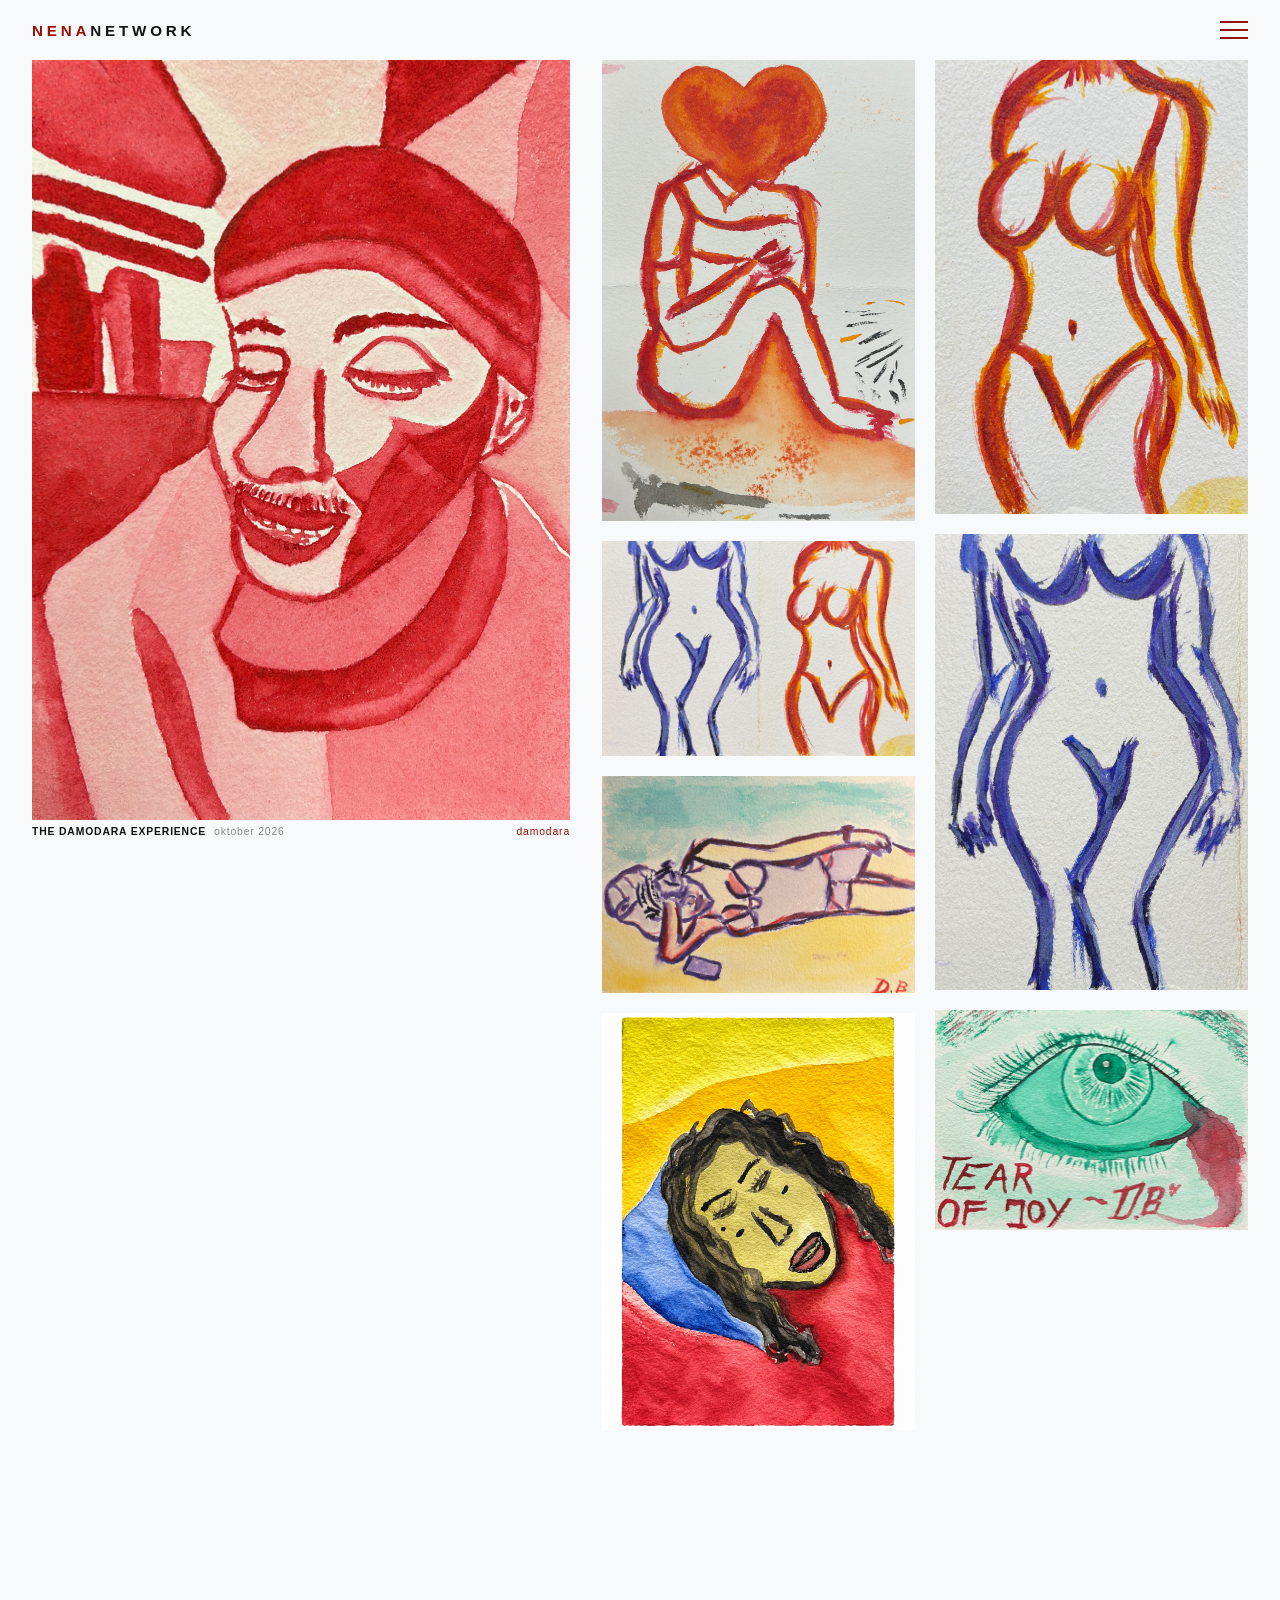
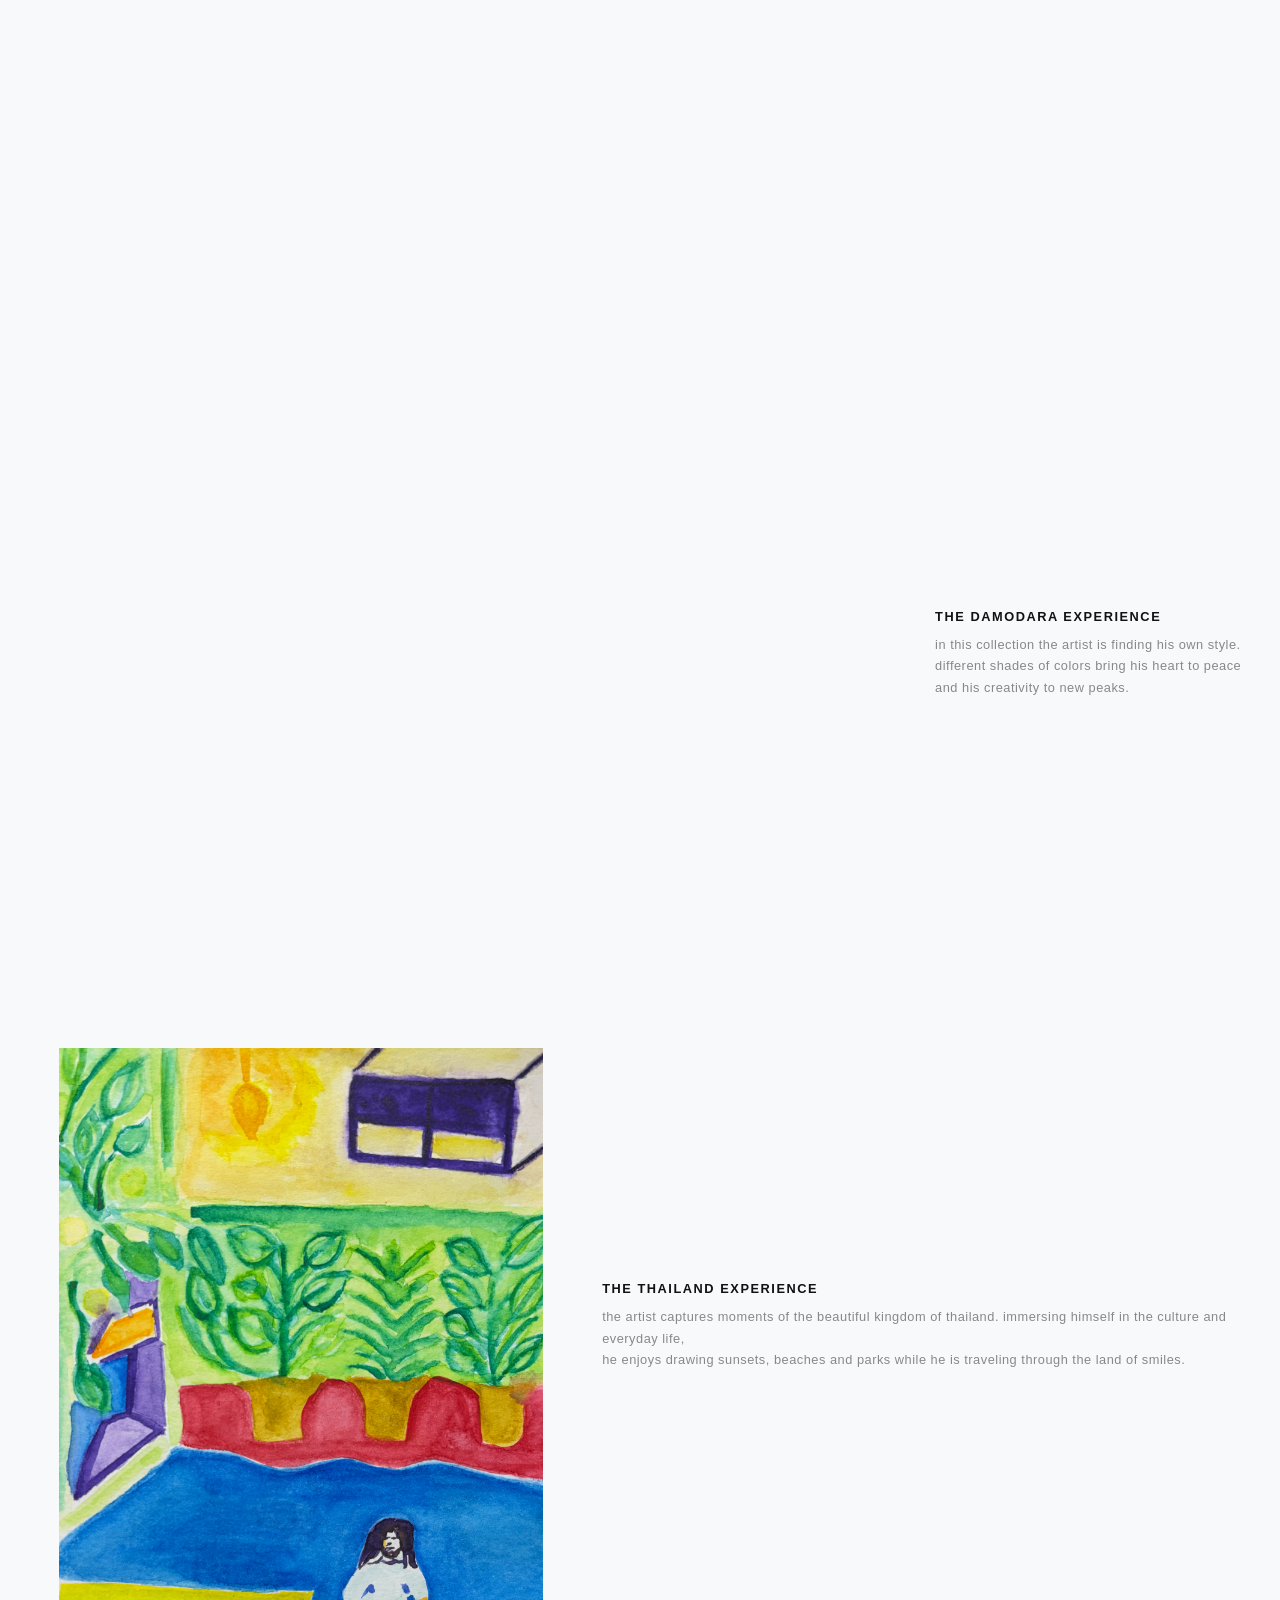
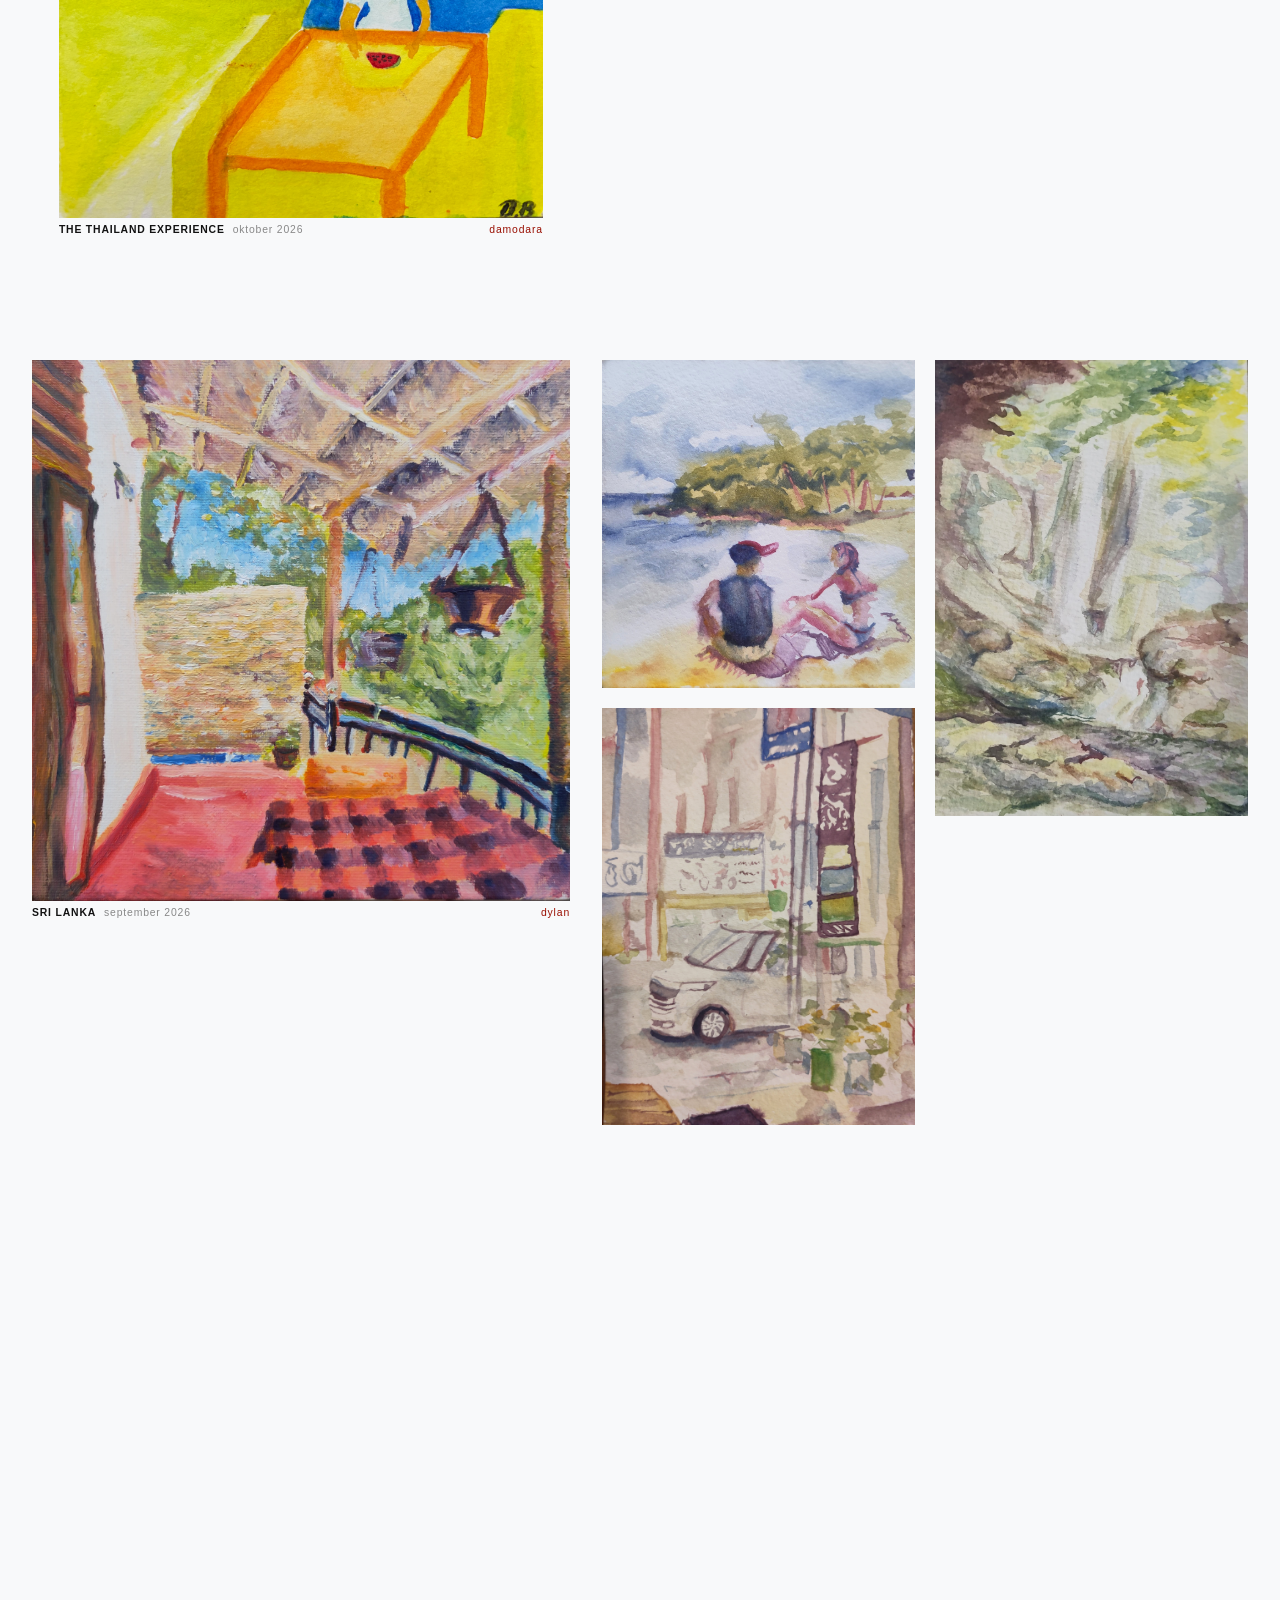
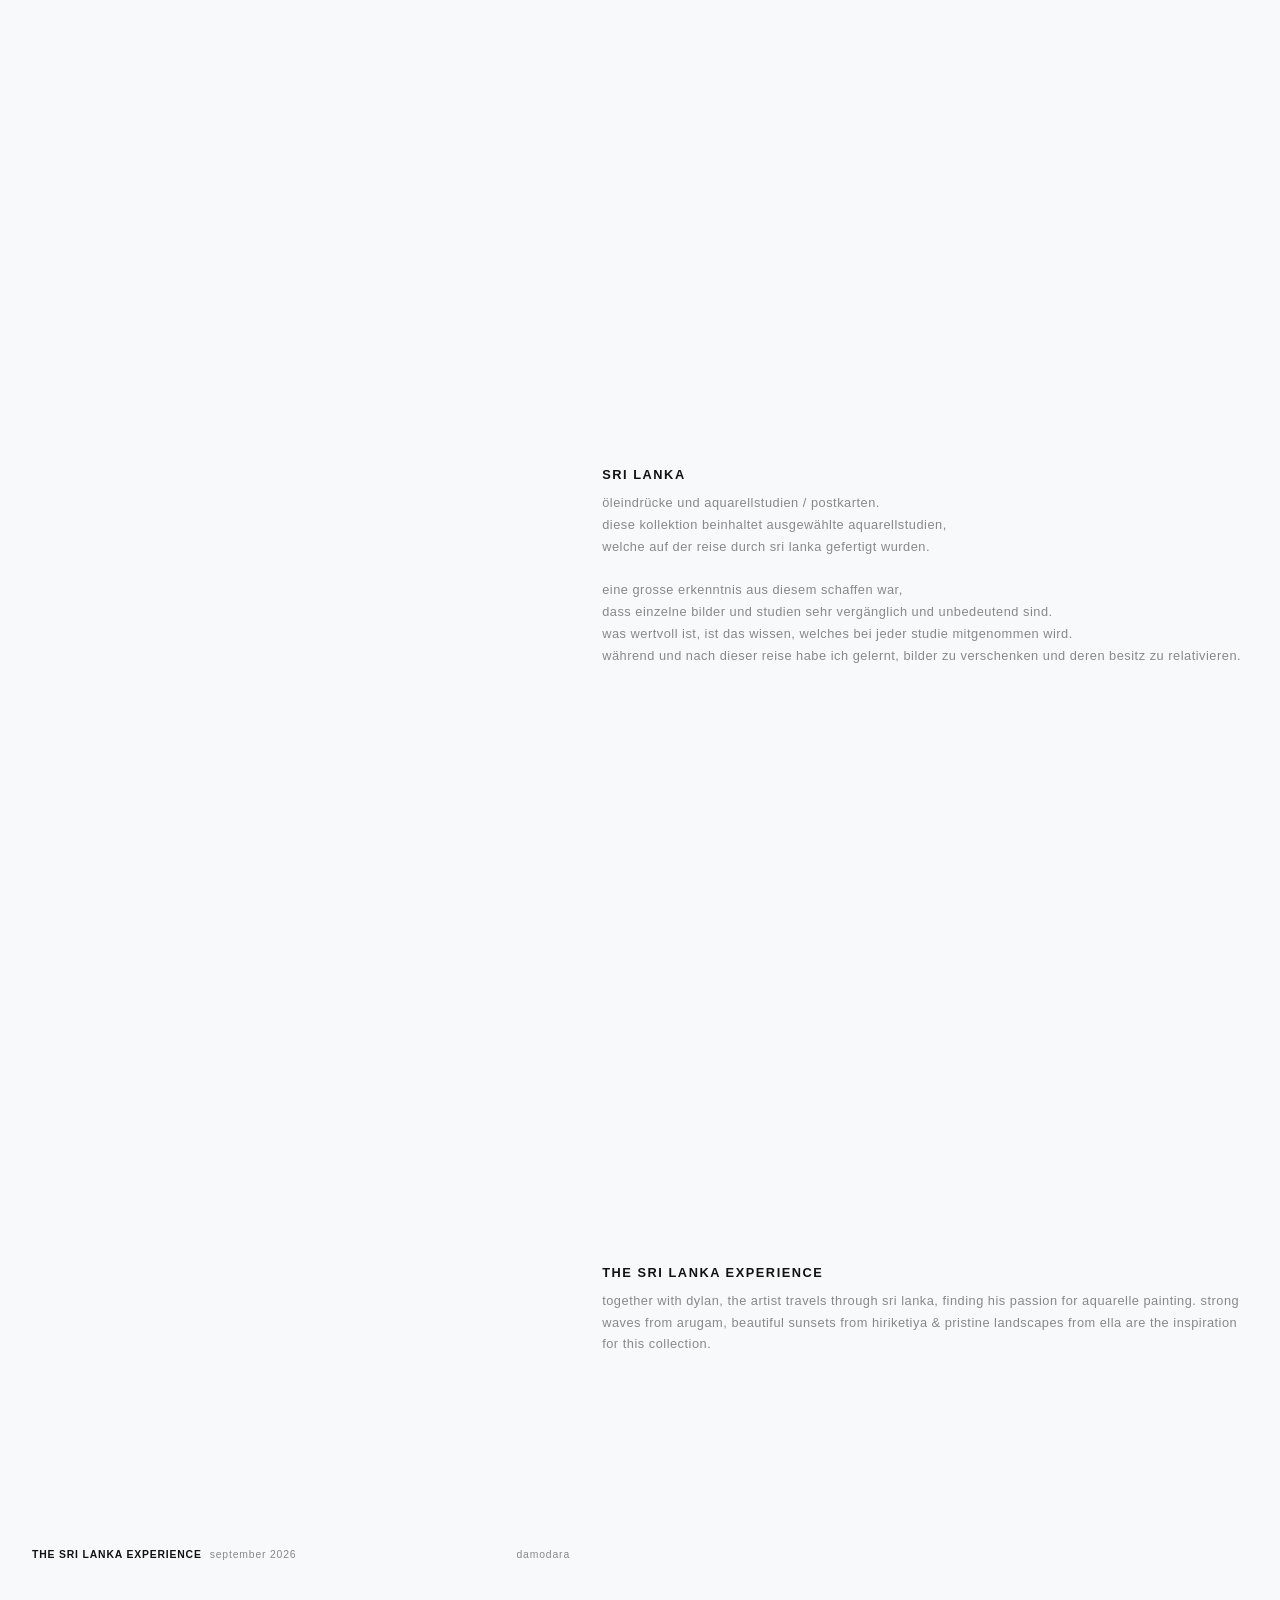
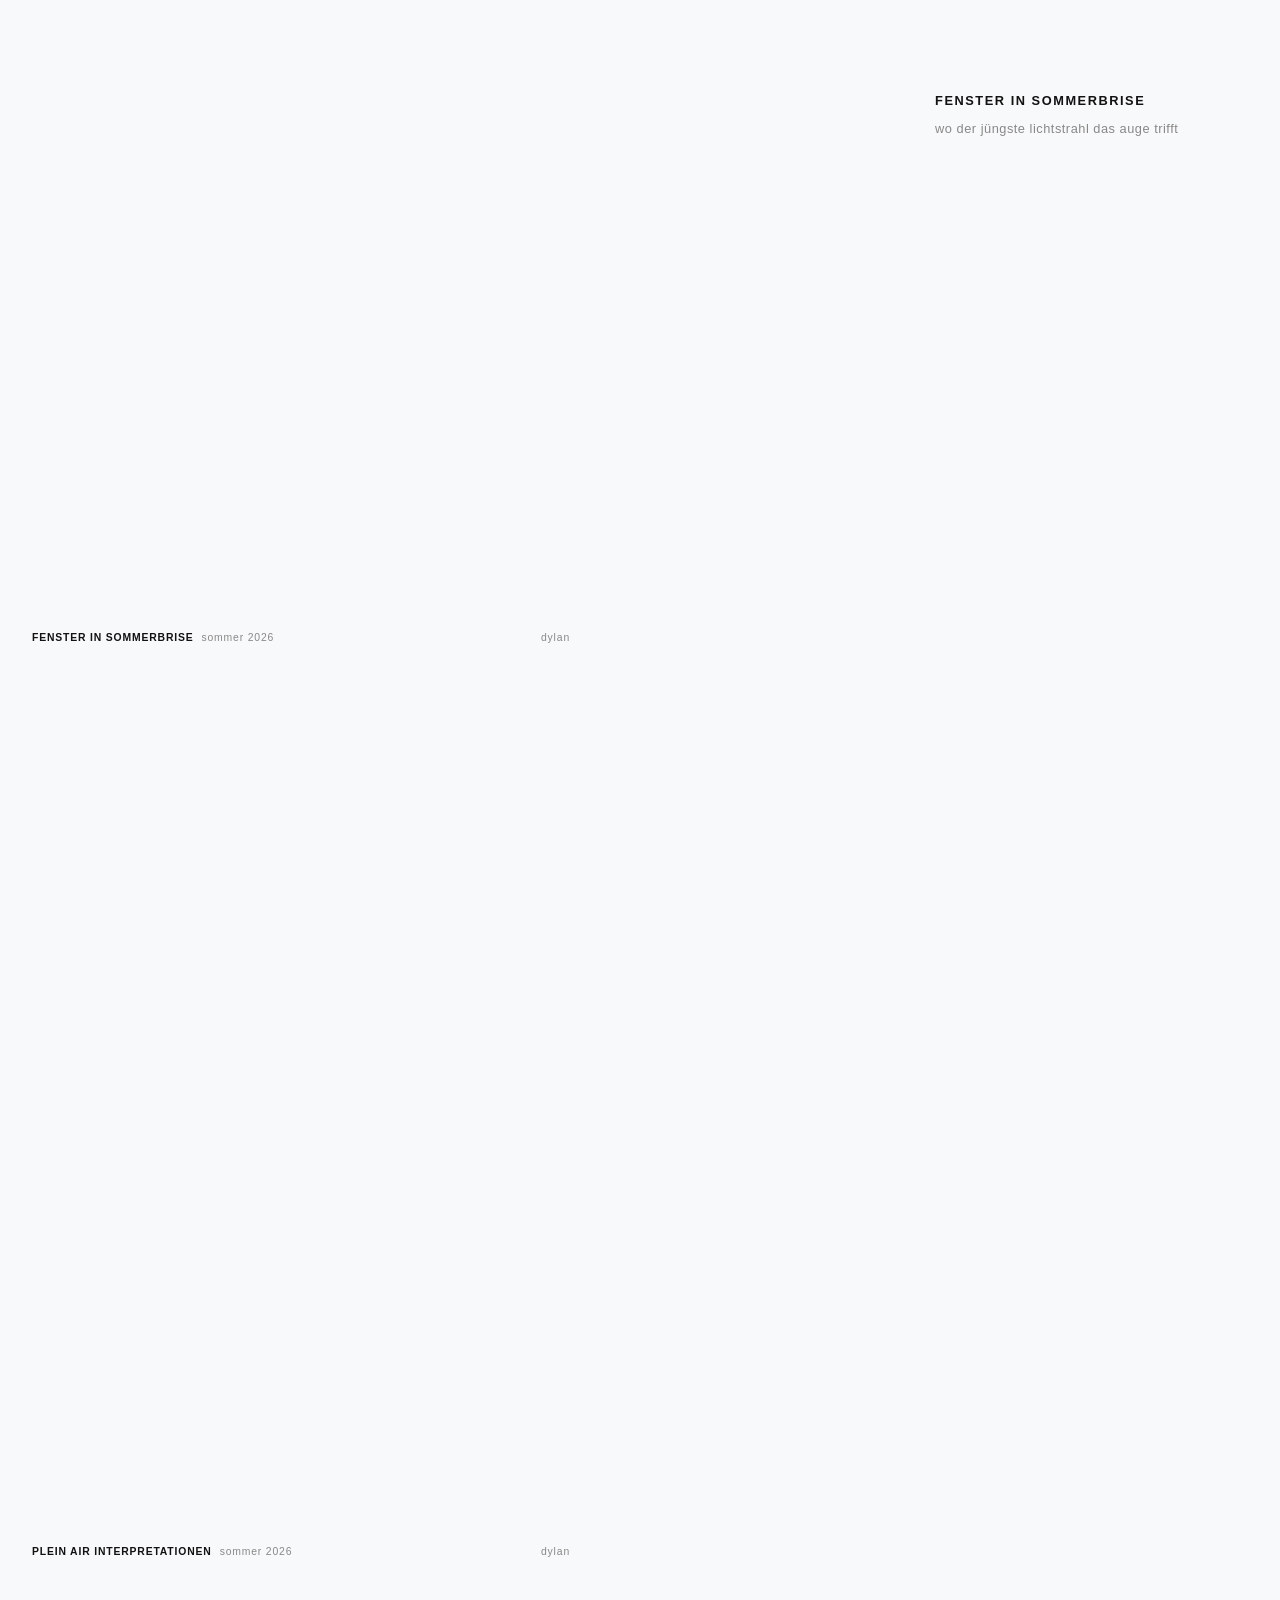
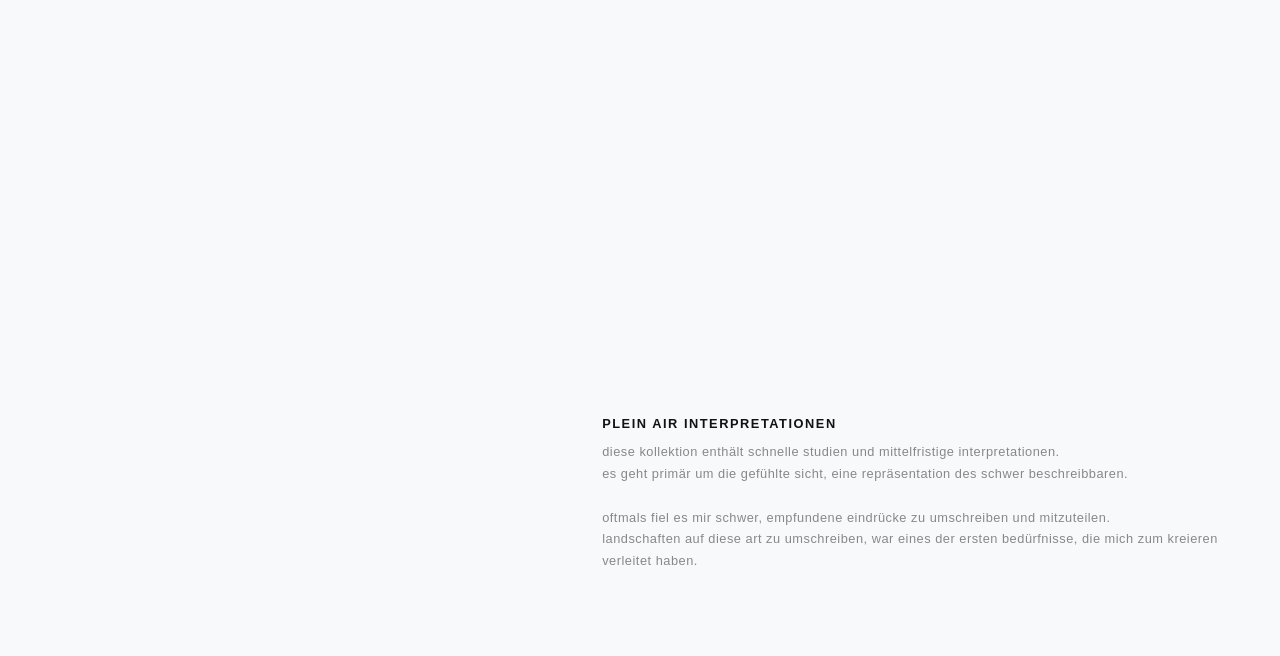
==== commit 5077d673: "Kuenstlerseite: Beschreibung immer oben, auch ohne Profilbild Ohne Profilbild stand die Beschreibung" ====
--- a/index.html
+++ b/index.html
@@ -3091,6 +3091,7 @@
     }
     /* Collections rechts neben dem Profilbild */
     .artist-profile-coll + .artist-profile-coll { margin-top: 3.5rem; }
+    .artist-coll-right { min-width: 0; }
     .artist-coll-head,
     .artist-coll-text { font-size: 0.8rem; }
     .artist-coll-head { display: none; margin-bottom: 1.2rem; max-width: 62ch; }
@@ -6391,6 +6392,28 @@
     frame.addEventListener('click', () => openLightbox(entry.src, entry.title, entry.description, images, index));
     card.appendChild(frame);
     return card;
+  }
+
+  // Titel (fett) [+ Datum] + Beschreibung einer Collection auf der Kuenstlerseite
+  function collTextBox(info, withSubtitle) {
+    const box = document.createElement('div');
+    const line = document.createElement('div');
+    line.className = 'artist-coll-title';
+    line.appendChild(descTitle(info.title));
+    if (withSubtitle && info.subtitle) {
+      const sub = document.createElement('span');
+      sub.className = 'label-subtitle';
+      sub.textContent = info.subtitle;
+      line.appendChild(sub);
+    }
+    box.appendChild(line);
+    if (info.description) {
+      const desc = document.createElement('div');
+      desc.className = 'gallery-desc-inner';
+      desc.textContent = info.description;
+      box.appendChild(desc);
+    }
+    return box;
   }
 
   // Profil des Kuenstlers aus profiles/<nr>.json (im Upload-Bereich bearbeitet): { text, picture, order }
@@ -6551,31 +6574,11 @@
           // Am Handy (eine Spalte zu schmal fuer Text): Titel + Text ueber dem Raster.
           const block = document.createElement('section');
           block.className = 'artist-profile-coll';
-          const textBox = () => {
-            const box = document.createElement('div');
-            const line = document.createElement('div');
-            line.className = 'artist-coll-title';
-            line.appendChild(descTitle(info.title));
-            if (info.subtitle) {
-              const sub = document.createElement('span');
-              sub.className = 'label-subtitle';
-              sub.textContent = info.subtitle;
-              line.appendChild(sub);
-            }
-            box.appendChild(line);
-            if (info.description) {
-              const desc = document.createElement('div');
-              desc.className = 'gallery-desc-inner';
-              desc.textContent = info.description;
-              box.appendChild(desc);
-            }
-            return box;
-          };
-          const head = textBox();
+          const head = collTextBox(info, true);
           head.className = 'artist-coll-head';      // nur am Handy sichtbar
           const grid = document.createElement('div');
           grid.className = 'grid-right';
-          const tile = textBox();
+          const tile = collTextBox(info, true);
           tile.className = 'artist-coll-text';      // nur am Desktop: erste Kachel, links oben
           addGridItem(grid, tile);
           block.append(head, grid);
@@ -6624,17 +6627,20 @@
 
         const grid = document.createElement('div');
         grid.className = 'grid-right';
+        const right = document.createElement('div');
+        right.className = 'artist-coll-right';
+        right.appendChild(grid);
         if (info.description) {
-          const tile = document.createElement('div');
-          tile.className = 'gallery-desc-tile gap-only';
-          const inner = document.createElement('div');
-          inner.className = 'gallery-desc-inner';
-          inner.append(descTitle(info.title), document.createTextNode(info.description));
-          tile.appendChild(inner);
+          // immer zuoberst: Titel (fett) + Beschreibung als erste Kachel (am Handy ueber den Bildern)
+          const head = collTextBox(info, false);
+          head.className = 'artist-coll-head';
+          right.insertBefore(head, grid);
+          const tile = collTextBox(info, false);
+          tile.className = 'artist-coll-text';
           addGridItem(grid, tile);
         }
 
-        collection.append(heroCol, grid);
+        collection.append(heroCol, right);
         main.appendChild(collection);
         main._sections.push({ grid, images, shown: 1 });
       });
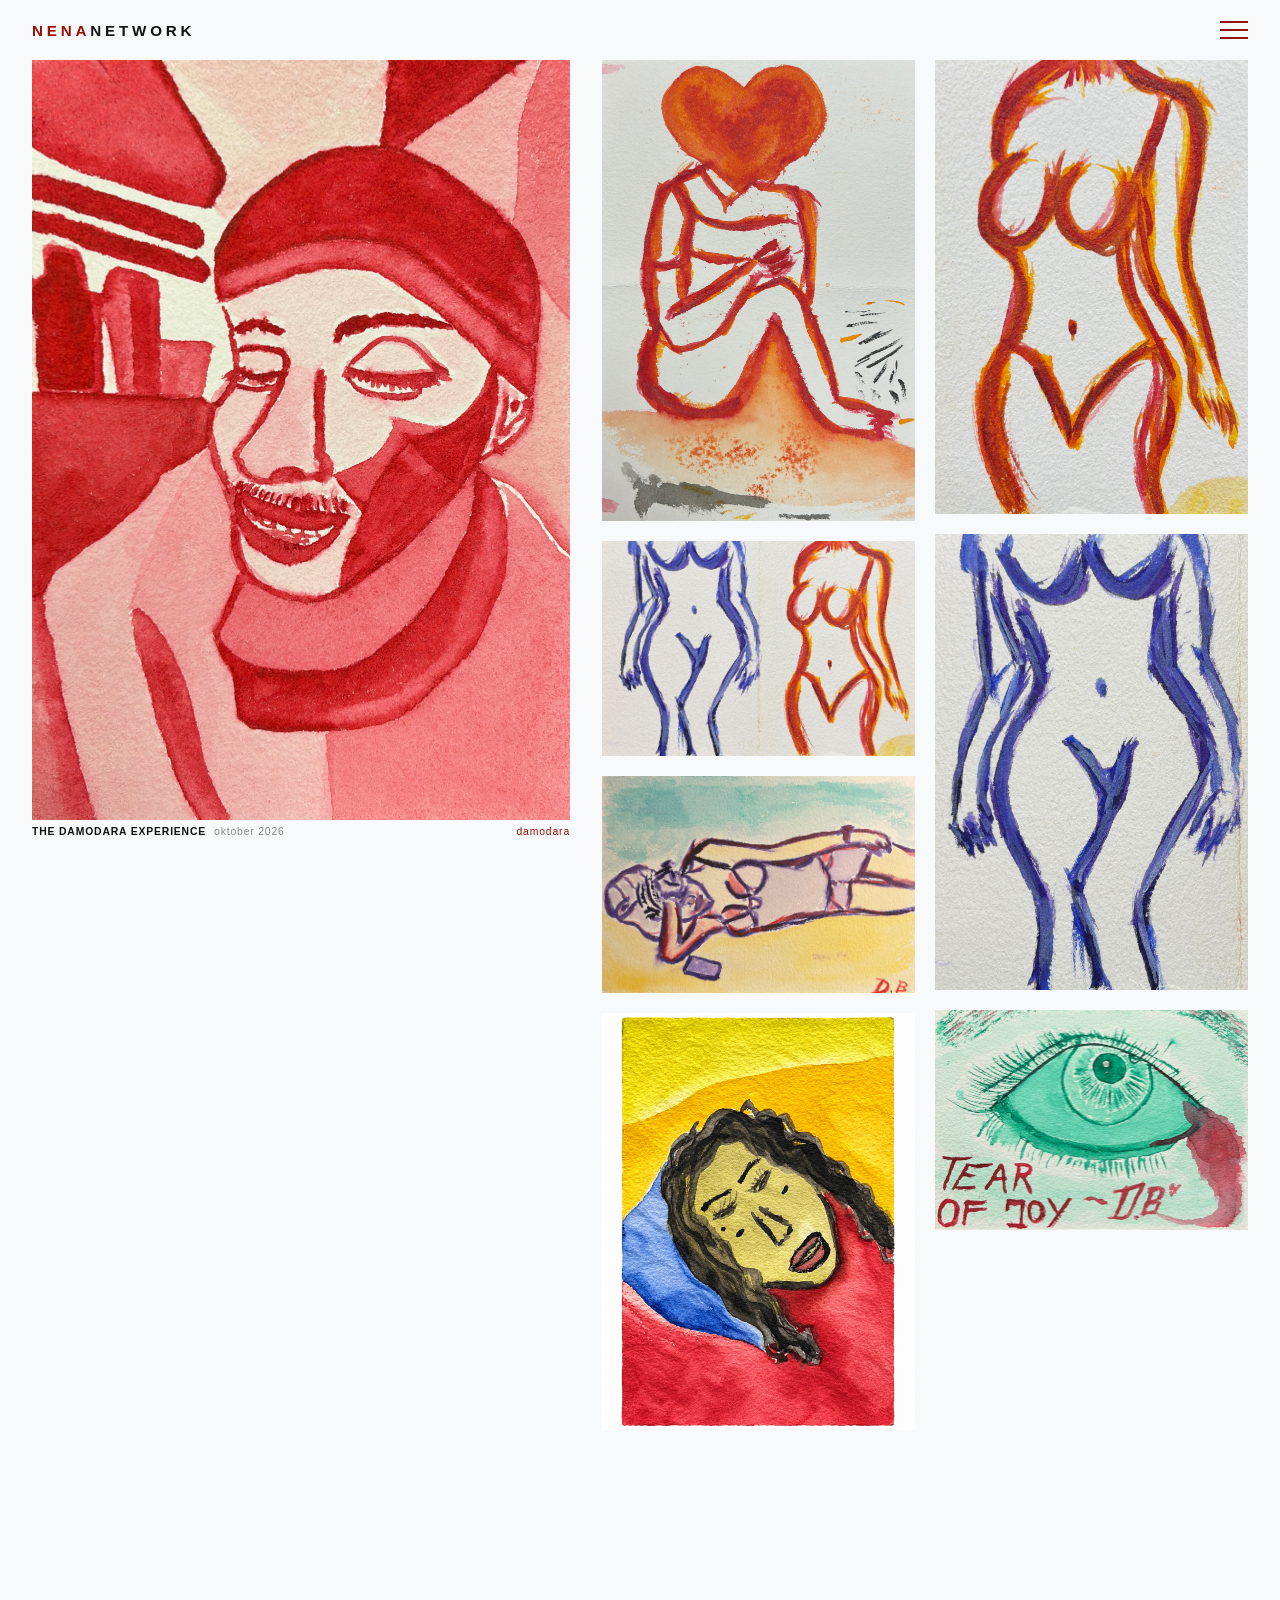
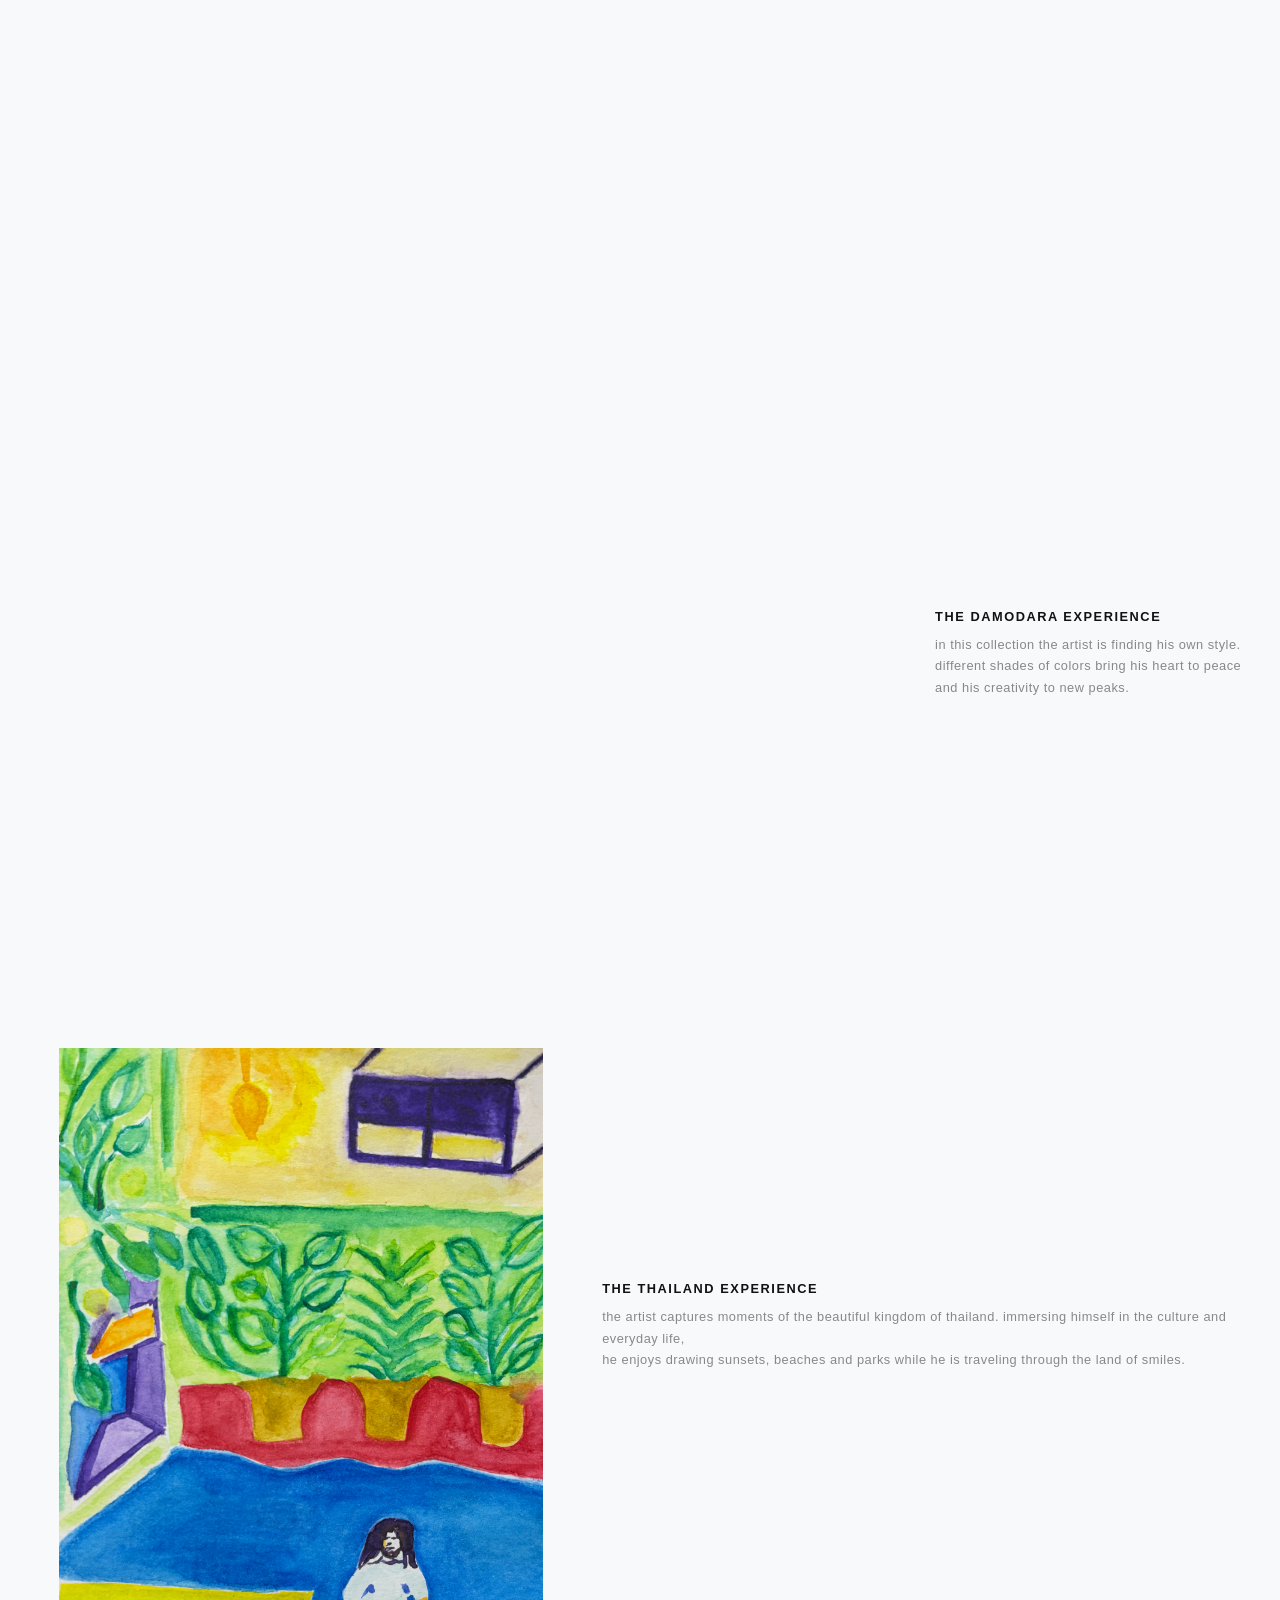
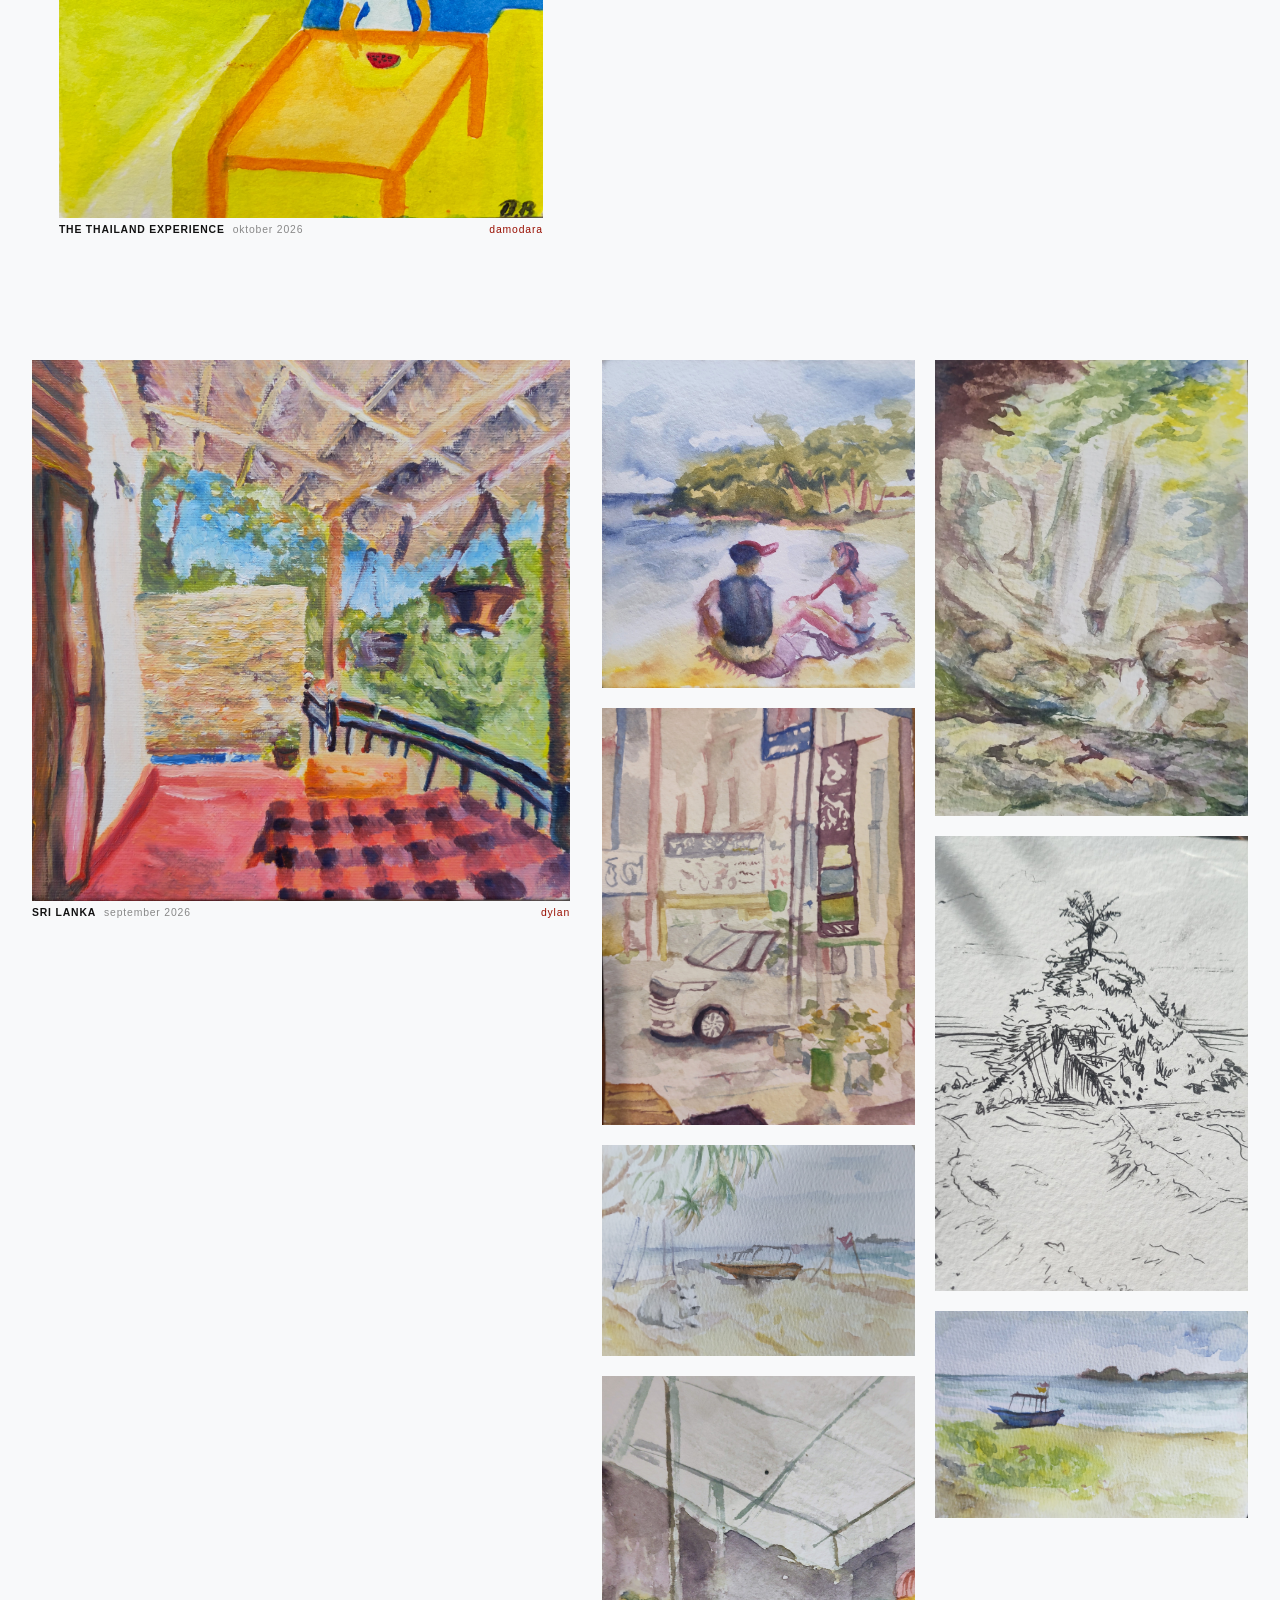
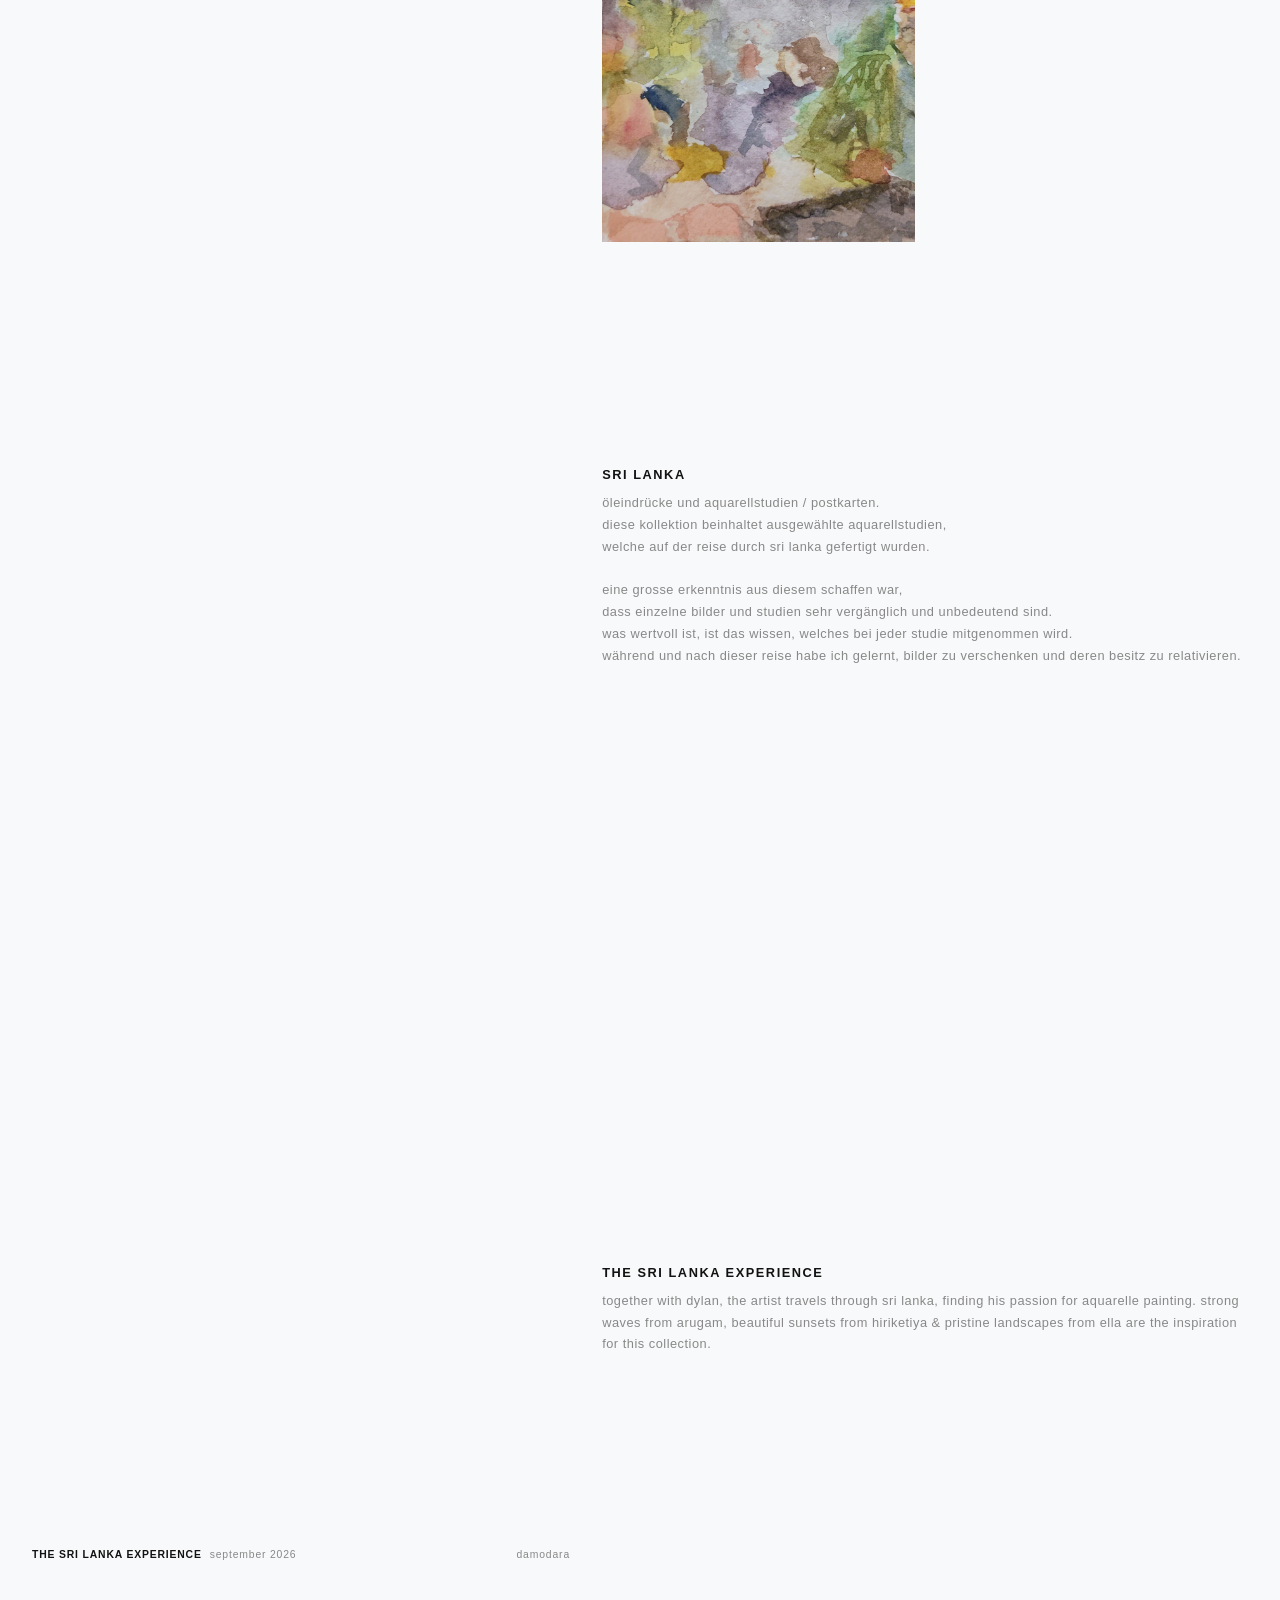
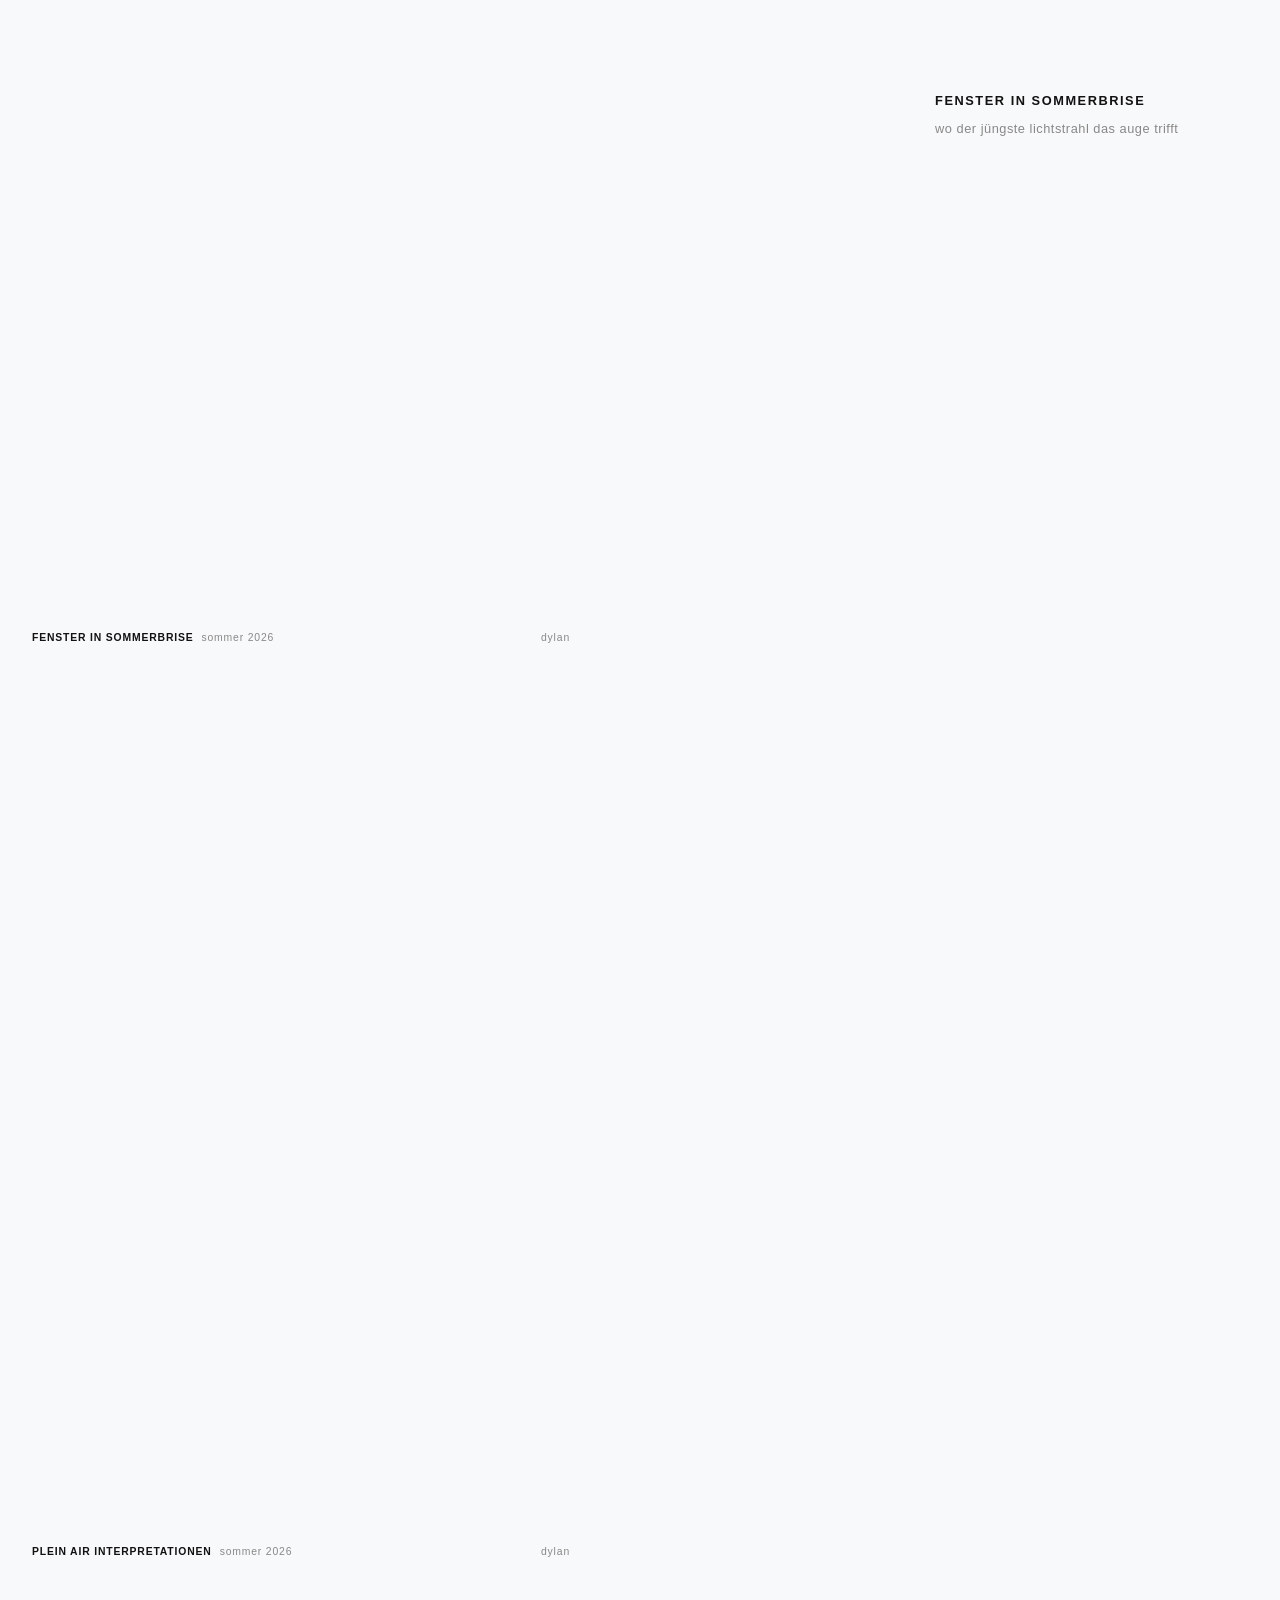
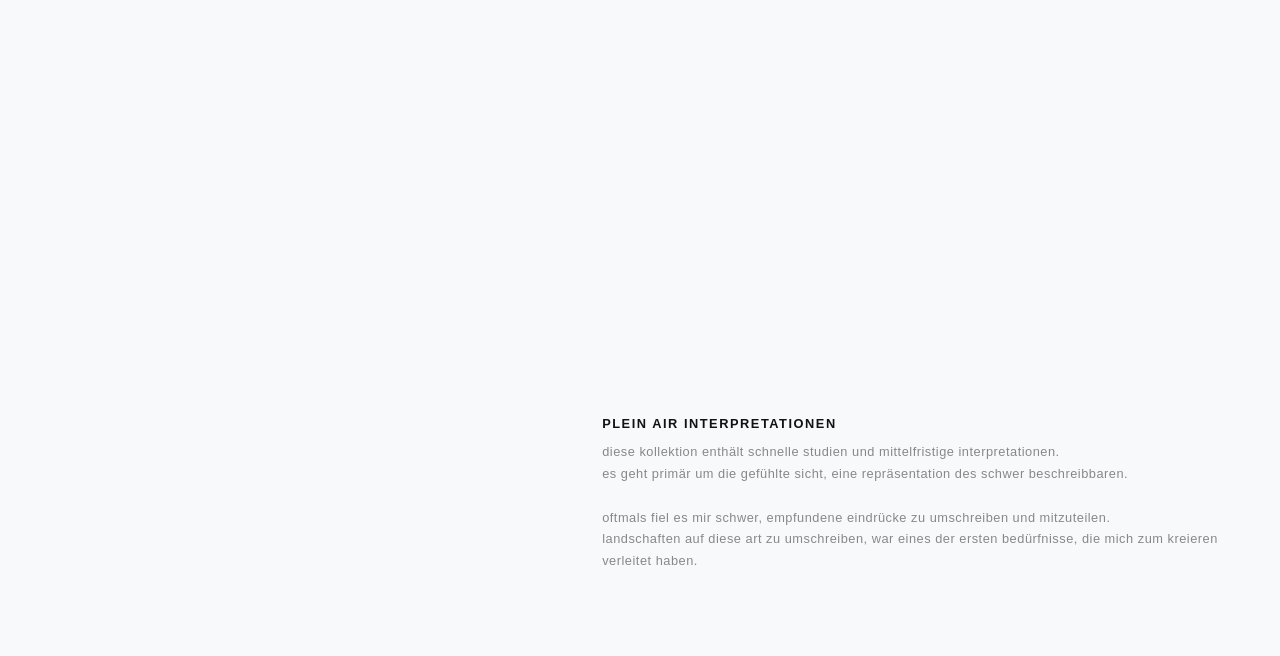
==== commit 77339842: "/login mit der echten Seite als Vorschau, Bilder in voller Groesse - /login (statt /upload): nach de" ====
--- a/index.html
+++ b/index.html
@@ -3091,7 +3091,6 @@
     }
     /* Collections rechts neben dem Profilbild */
     .artist-profile-coll + .artist-profile-coll { margin-top: 3.5rem; }
-    .artist-coll-right { min-width: 0; }
     .artist-coll-head,
     .artist-coll-text { font-size: 0.8rem; }
     .artist-coll-head { display: none; margin-bottom: 1.2rem; max-width: 62ch; }
@@ -6292,6 +6291,7 @@
 
   // Besucher heute: einmal pro Seitenaufruf melden; der Server zaehlt jeden Besucher (IP) nur einmal pro Tag
   (async function countVisit() {
+    if (window.self !== window.top) return; // Vorschau im Login-Bereich: kein Besuch
     try {
       const res = await fetch('/api/visit', { method: 'POST', cache: 'no-store' });
       if (!res.ok) throw new Error(res.status);
@@ -6392,28 +6392,6 @@
     frame.addEventListener('click', () => openLightbox(entry.src, entry.title, entry.description, images, index));
     card.appendChild(frame);
     return card;
-  }
-
-  // Titel (fett) [+ Datum] + Beschreibung einer Collection auf der Kuenstlerseite
-  function collTextBox(info, withSubtitle) {
-    const box = document.createElement('div');
-    const line = document.createElement('div');
-    line.className = 'artist-coll-title';
-    line.appendChild(descTitle(info.title));
-    if (withSubtitle && info.subtitle) {
-      const sub = document.createElement('span');
-      sub.className = 'label-subtitle';
-      sub.textContent = info.subtitle;
-      line.appendChild(sub);
-    }
-    box.appendChild(line);
-    if (info.description) {
-      const desc = document.createElement('div');
-      desc.className = 'gallery-desc-inner';
-      desc.textContent = info.description;
-      box.appendChild(desc);
-    }
-    return box;
   }
 
   // Profil des Kuenstlers aus profiles/<nr>.json (im Upload-Bereich bearbeitet): { text, picture, order }
@@ -6574,11 +6552,31 @@
           // Am Handy (eine Spalte zu schmal fuer Text): Titel + Text ueber dem Raster.
           const block = document.createElement('section');
           block.className = 'artist-profile-coll';
-          const head = collTextBox(info, true);
+          const textBox = () => {
+            const box = document.createElement('div');
+            const line = document.createElement('div');
+            line.className = 'artist-coll-title';
+            line.appendChild(descTitle(info.title));
+            if (info.subtitle) {
+              const sub = document.createElement('span');
+              sub.className = 'label-subtitle';
+              sub.textContent = info.subtitle;
+              line.appendChild(sub);
+            }
+            box.appendChild(line);
+            if (info.description) {
+              const desc = document.createElement('div');
+              desc.className = 'gallery-desc-inner';
+              desc.textContent = info.description;
+              box.appendChild(desc);
+            }
+            return box;
+          };
+          const head = textBox();
           head.className = 'artist-coll-head';      // nur am Handy sichtbar
           const grid = document.createElement('div');
           grid.className = 'grid-right';
-          const tile = collTextBox(info, true);
+          const tile = textBox();
           tile.className = 'artist-coll-text';      // nur am Desktop: erste Kachel, links oben
           addGridItem(grid, tile);
           block.append(head, grid);
@@ -6627,20 +6625,17 @@
 
         const grid = document.createElement('div');
         grid.className = 'grid-right';
-        const right = document.createElement('div');
-        right.className = 'artist-coll-right';
-        right.appendChild(grid);
         if (info.description) {
-          // immer zuoberst: Titel (fett) + Beschreibung als erste Kachel (am Handy ueber den Bildern)
-          const head = collTextBox(info, false);
-          head.className = 'artist-coll-head';
-          right.insertBefore(head, grid);
-          const tile = collTextBox(info, false);
-          tile.className = 'artist-coll-text';
+          const tile = document.createElement('div');
+          tile.className = 'gallery-desc-tile gap-only';
+          const inner = document.createElement('div');
+          inner.className = 'gallery-desc-inner';
+          inner.append(descTitle(info.title), document.createTextNode(info.description));
+          tile.appendChild(inner);
           addGridItem(grid, tile);
         }
 
-        collection.append(heroCol, right);
+        collection.append(heroCol, grid);
         main.appendChild(collection);
         main._sections.push({ grid, images, shown: 1 });
       });
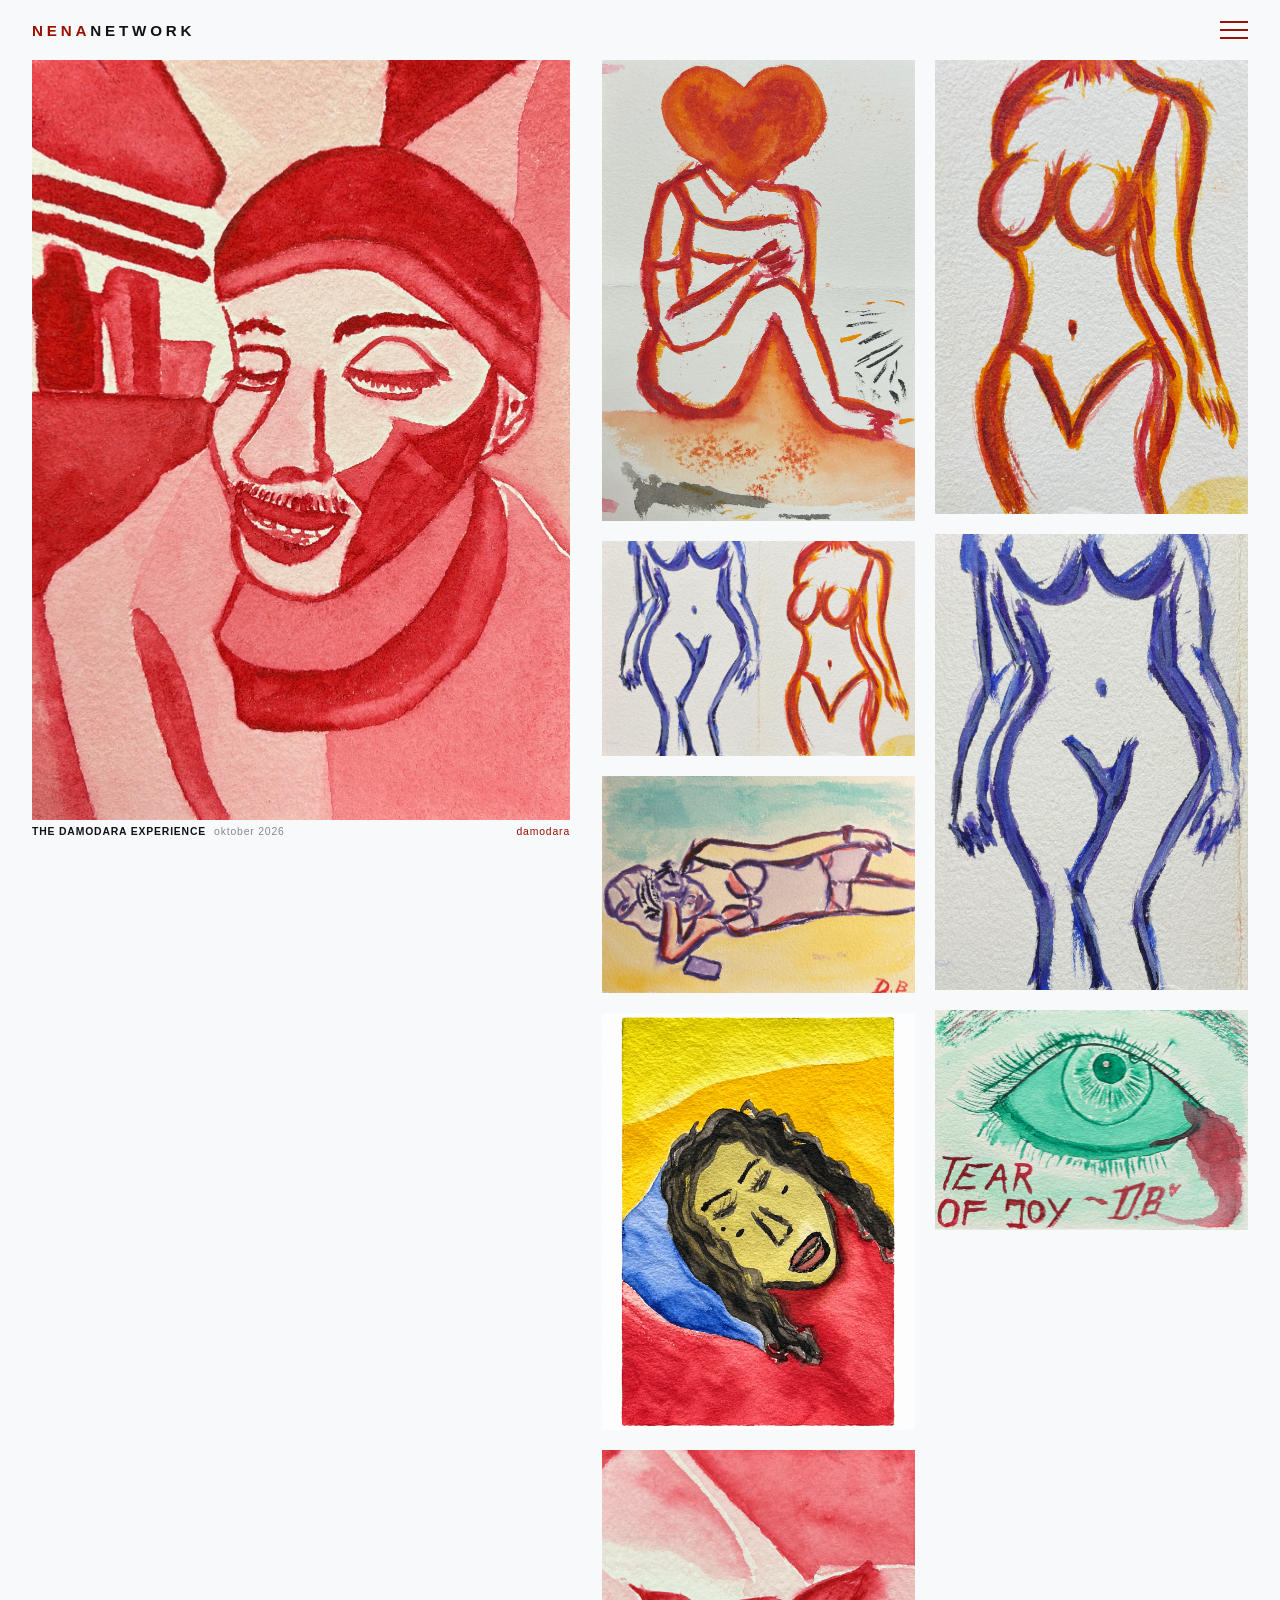
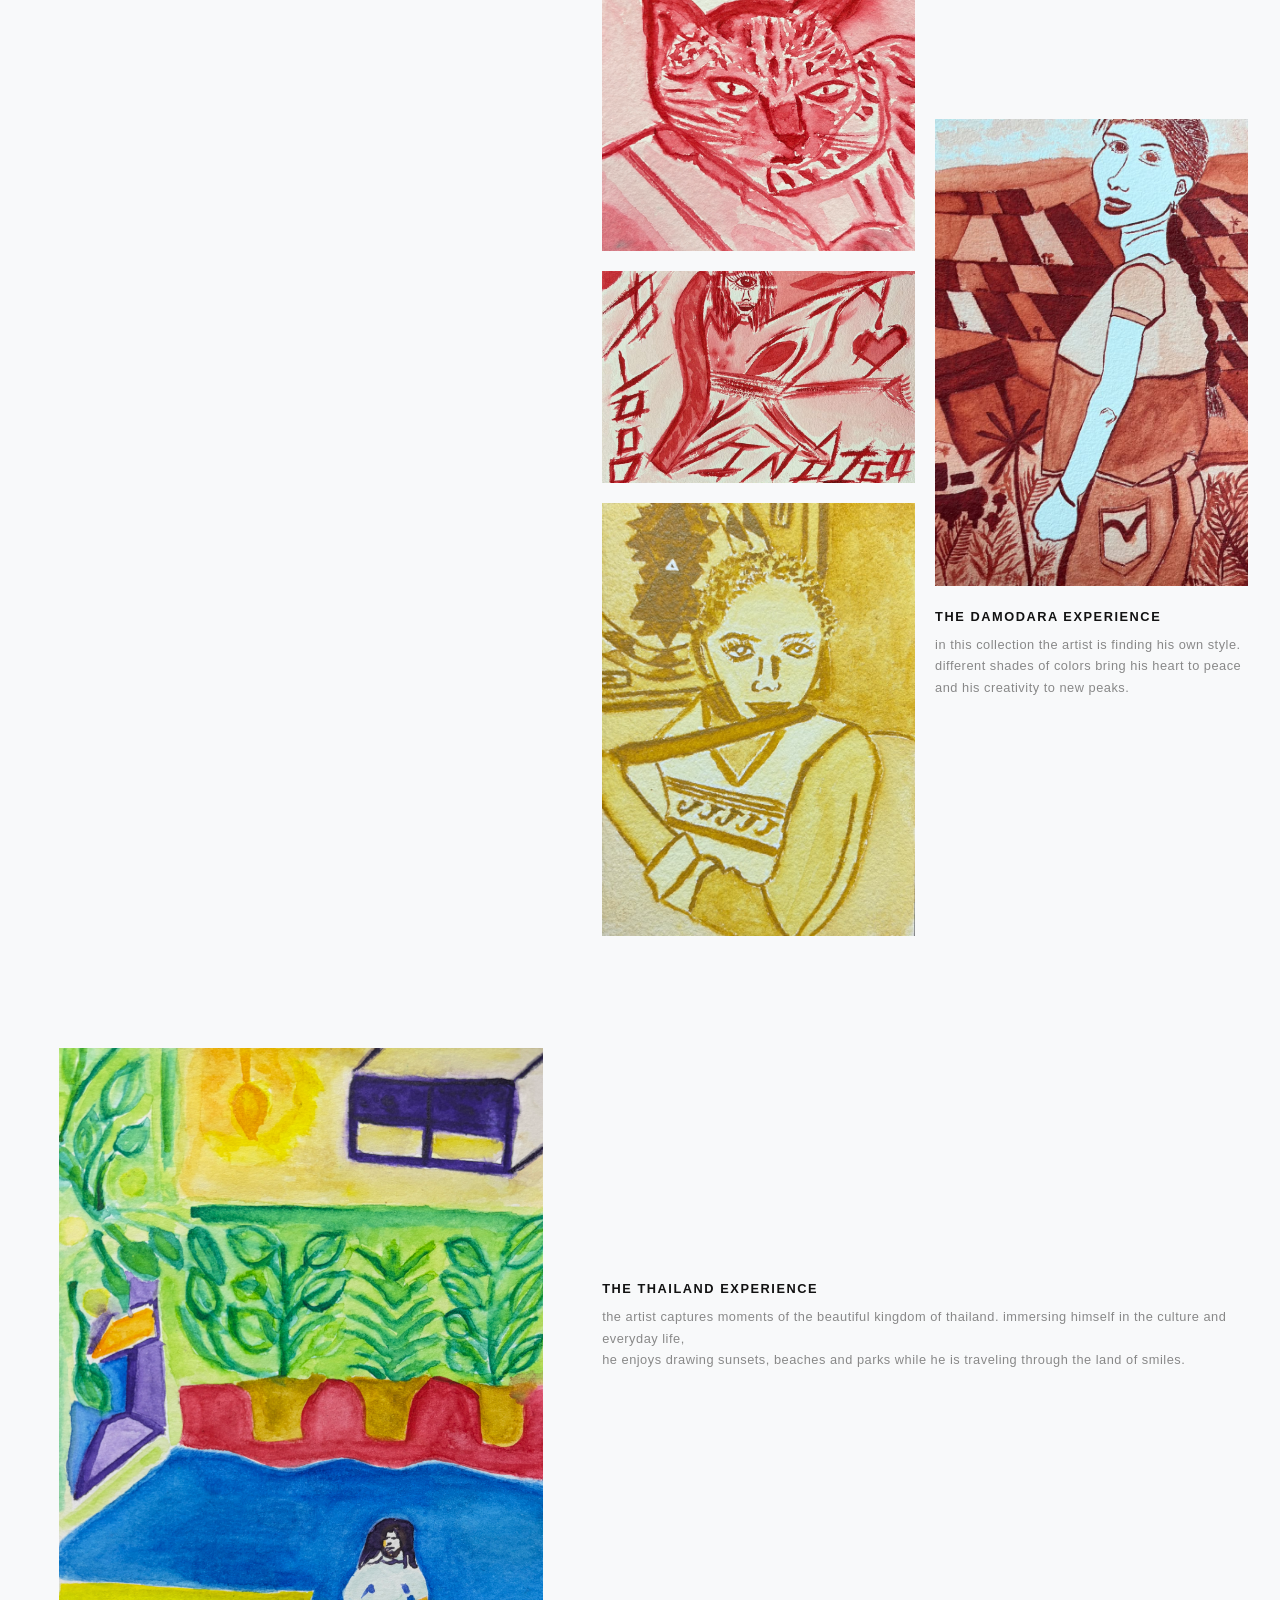
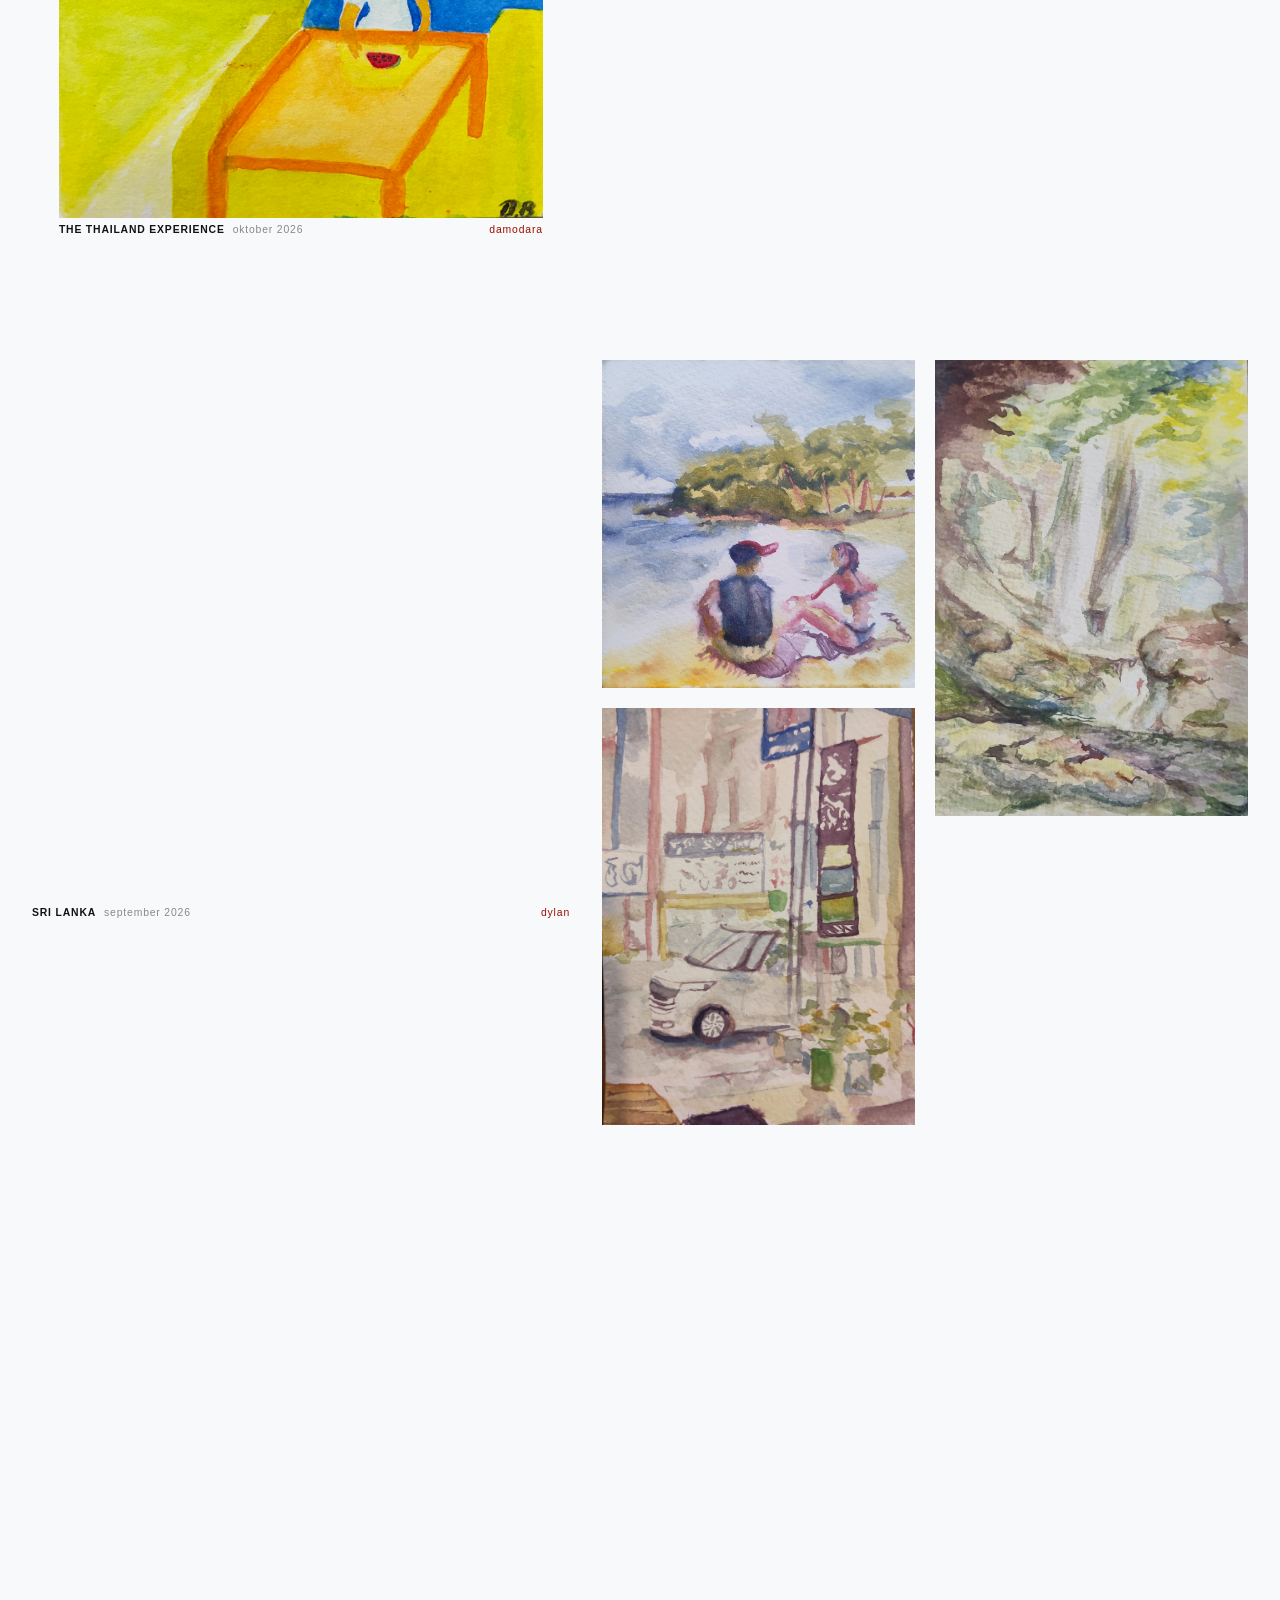
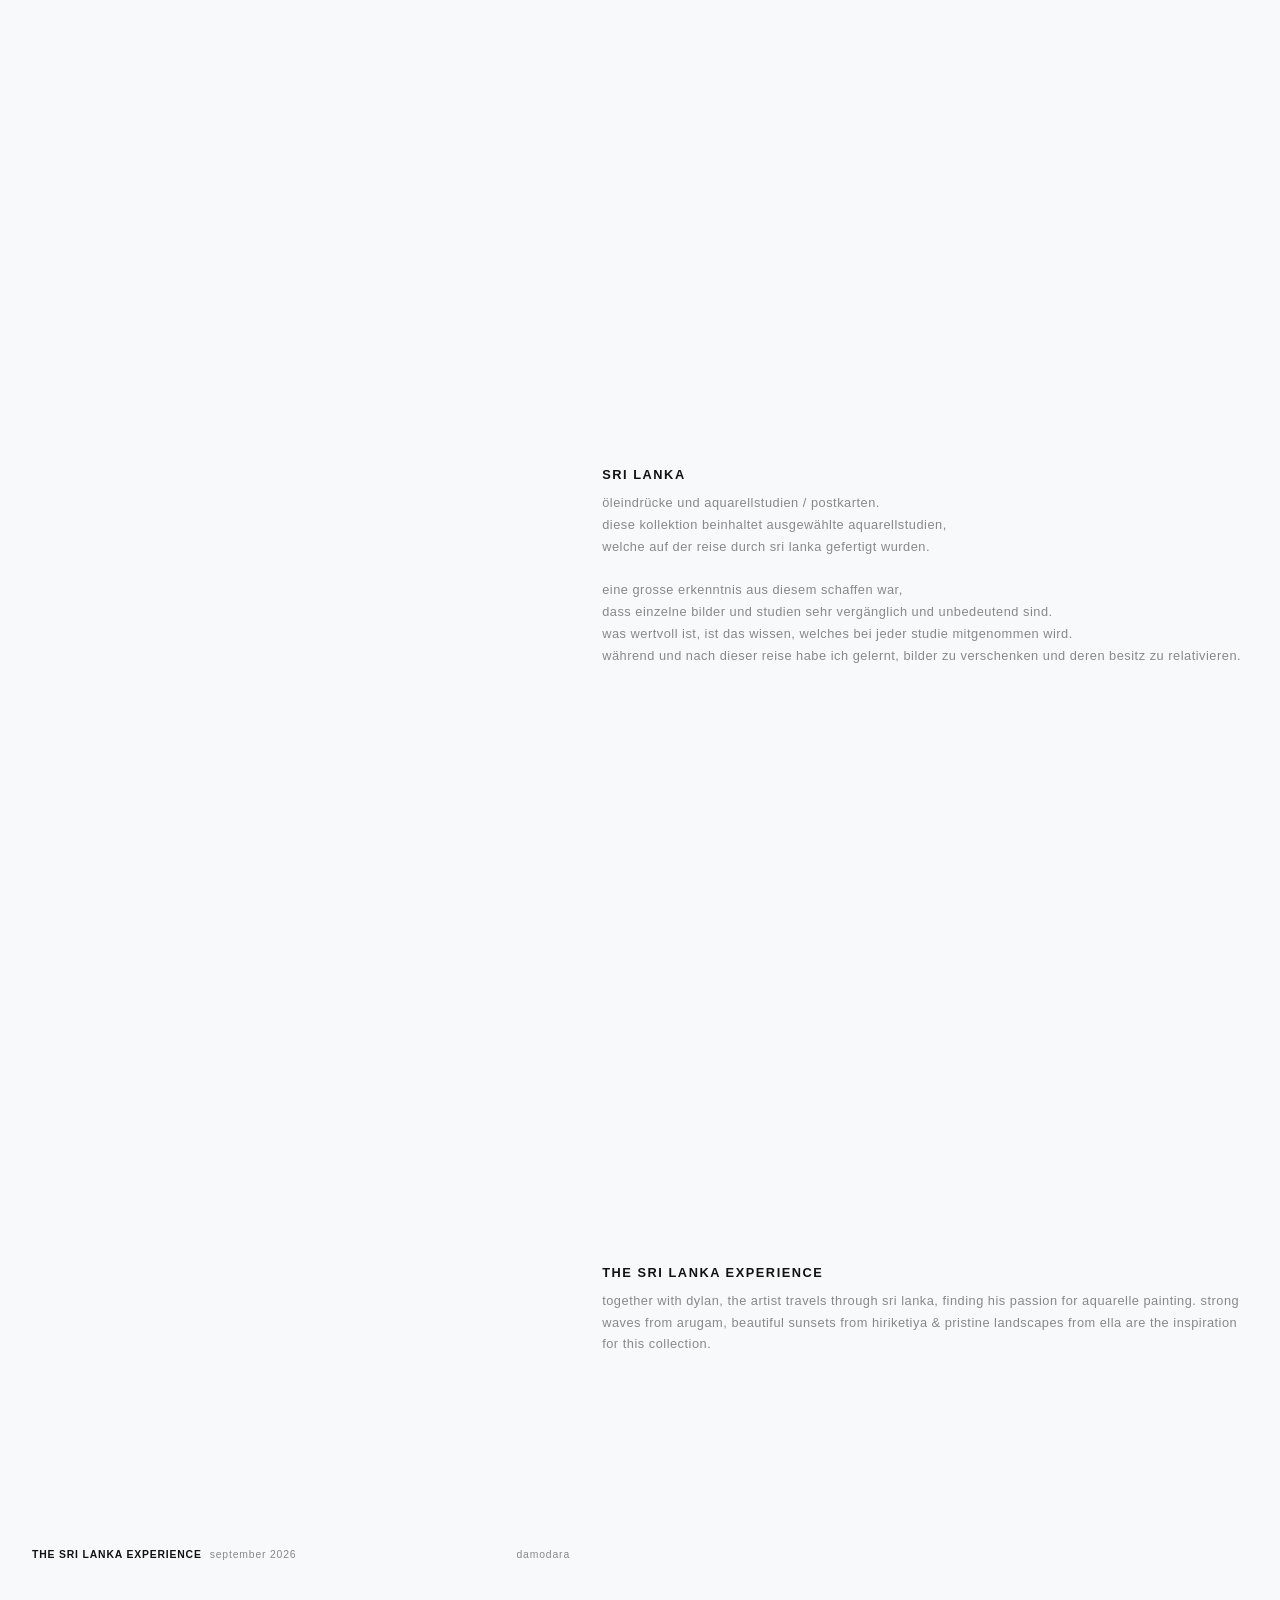
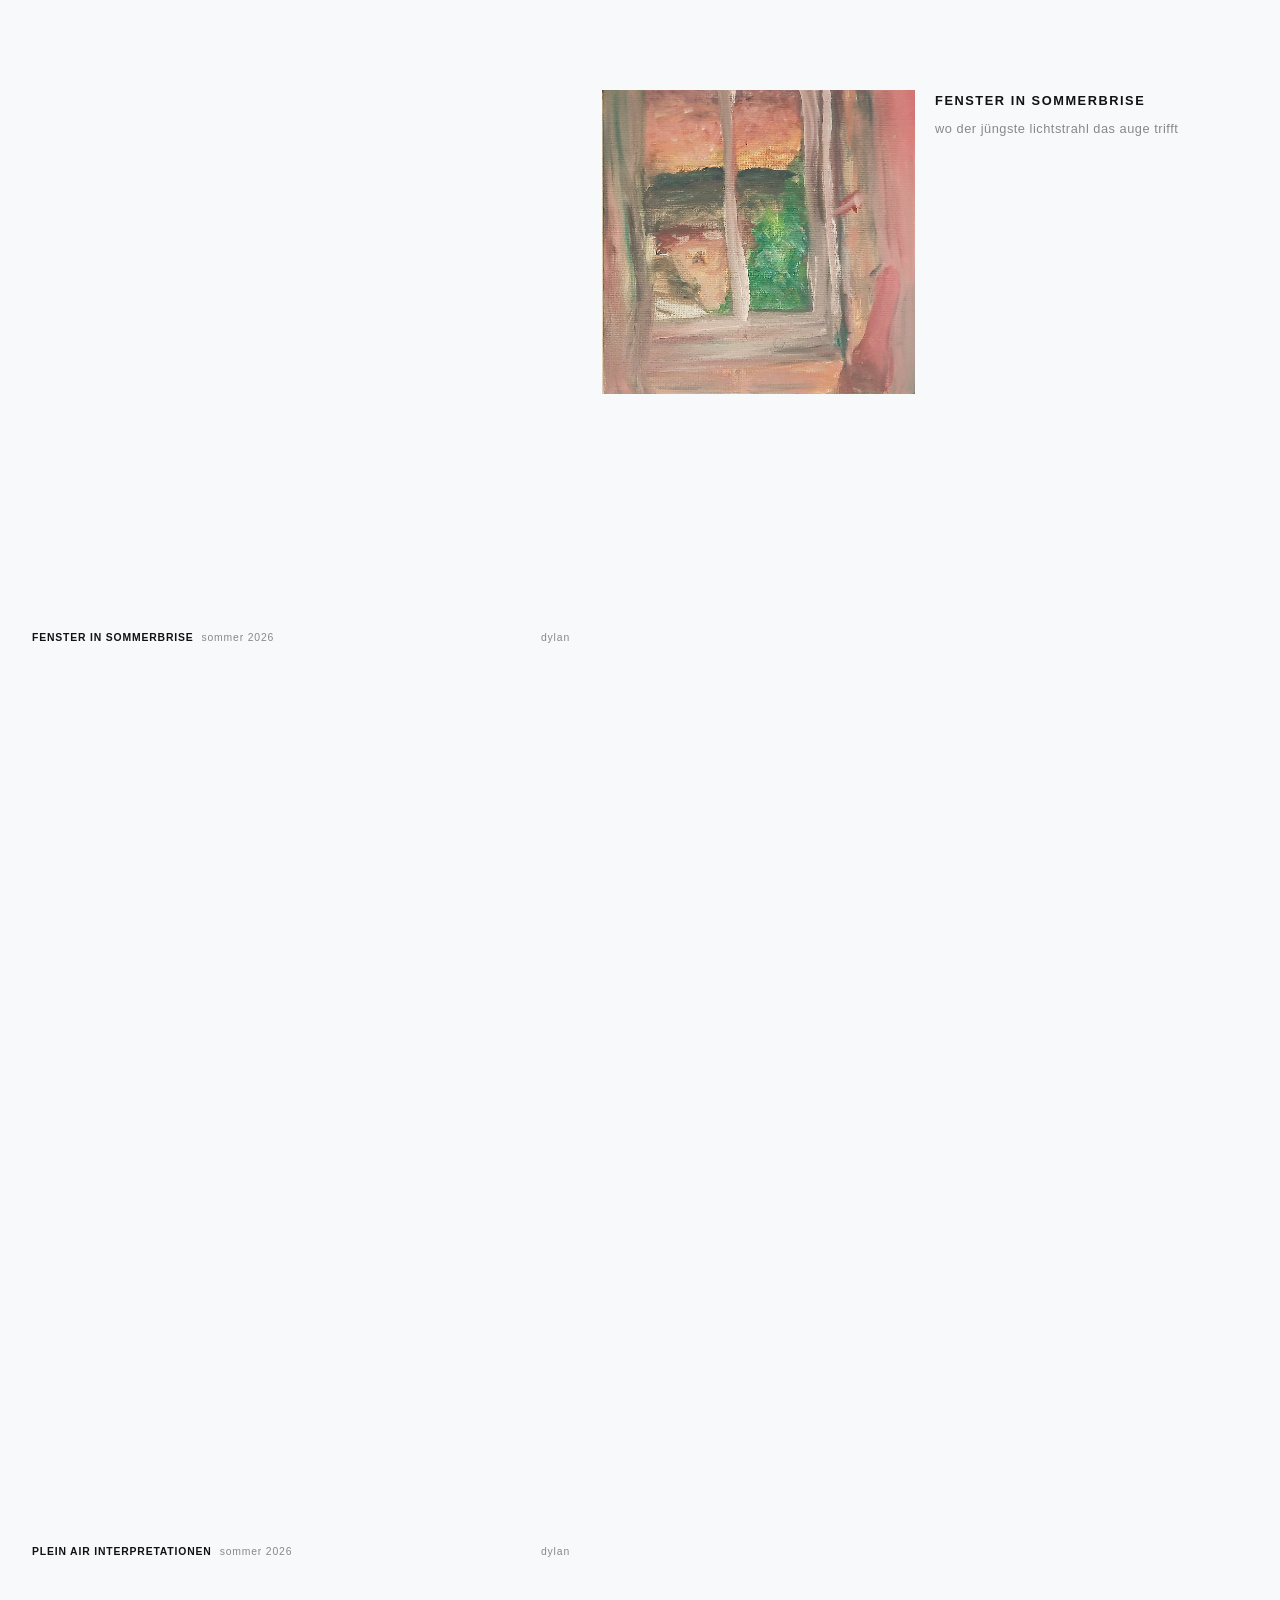
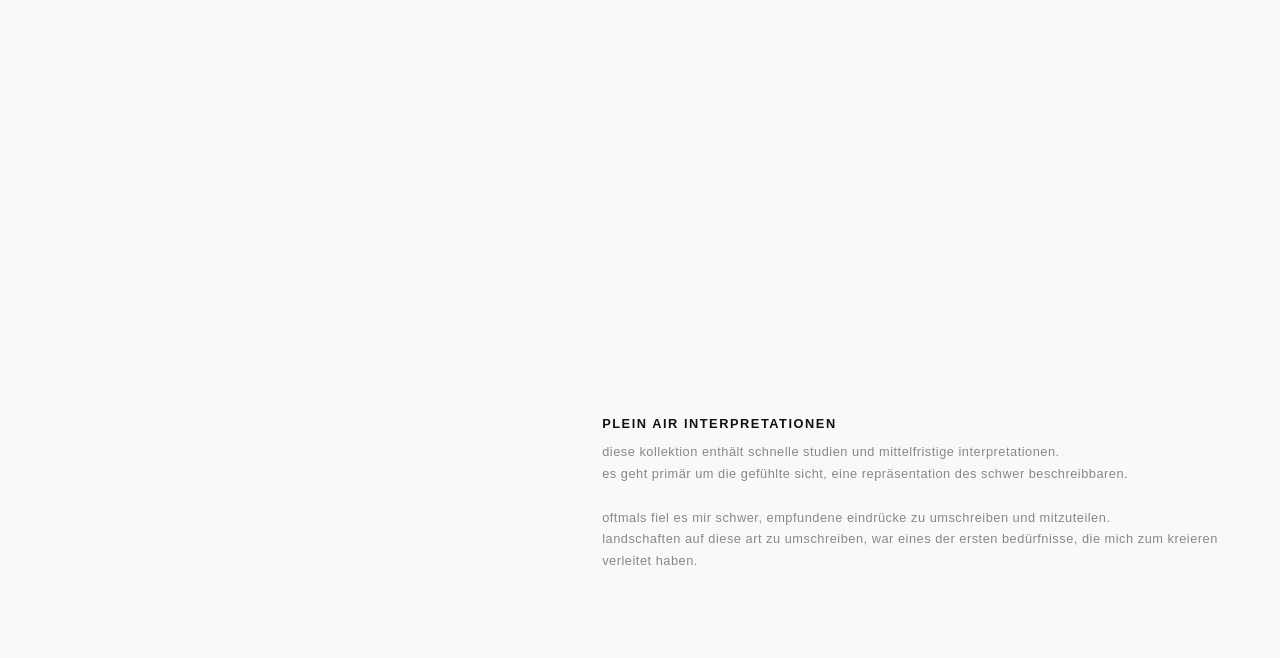
==== commit 6f296847: "Merge pull request #12 from sonetic67/fix/desc-top Künstlerseite: Beschreibung immer oben" ====
--- a/index.html
+++ b/index.html
@@ -3091,6 +3091,7 @@
     }
     /* Collections rechts neben dem Profilbild */
     .artist-profile-coll + .artist-profile-coll { margin-top: 3.5rem; }
+    .artist-coll-right { min-width: 0; }
     .artist-coll-head,
     .artist-coll-text { font-size: 0.8rem; }
     .artist-coll-head { display: none; margin-bottom: 1.2rem; max-width: 62ch; }
@@ -6291,7 +6292,6 @@
 
   // Besucher heute: einmal pro Seitenaufruf melden; der Server zaehlt jeden Besucher (IP) nur einmal pro Tag
   (async function countVisit() {
-    if (window.self !== window.top) return; // Vorschau im Login-Bereich: kein Besuch
     try {
       const res = await fetch('/api/visit', { method: 'POST', cache: 'no-store' });
       if (!res.ok) throw new Error(res.status);
@@ -6392,6 +6392,28 @@
     frame.addEventListener('click', () => openLightbox(entry.src, entry.title, entry.description, images, index));
     card.appendChild(frame);
     return card;
+  }
+
+  // Titel (fett) [+ Datum] + Beschreibung einer Collection auf der Kuenstlerseite
+  function collTextBox(info, withSubtitle) {
+    const box = document.createElement('div');
+    const line = document.createElement('div');
+    line.className = 'artist-coll-title';
+    line.appendChild(descTitle(info.title));
+    if (withSubtitle && info.subtitle) {
+      const sub = document.createElement('span');
+      sub.className = 'label-subtitle';
+      sub.textContent = info.subtitle;
+      line.appendChild(sub);
+    }
+    box.appendChild(line);
+    if (info.description) {
+      const desc = document.createElement('div');
+      desc.className = 'gallery-desc-inner';
+      desc.textContent = info.description;
+      box.appendChild(desc);
+    }
+    return box;
   }
 
   // Profil des Kuenstlers aus profiles/<nr>.json (im Upload-Bereich bearbeitet): { text, picture, order }
@@ -6552,31 +6574,11 @@
           // Am Handy (eine Spalte zu schmal fuer Text): Titel + Text ueber dem Raster.
           const block = document.createElement('section');
           block.className = 'artist-profile-coll';
-          const textBox = () => {
-            const box = document.createElement('div');
-            const line = document.createElement('div');
-            line.className = 'artist-coll-title';
-            line.appendChild(descTitle(info.title));
-            if (info.subtitle) {
-              const sub = document.createElement('span');
-              sub.className = 'label-subtitle';
-              sub.textContent = info.subtitle;
-              line.appendChild(sub);
-            }
-            box.appendChild(line);
-            if (info.description) {
-              const desc = document.createElement('div');
-              desc.className = 'gallery-desc-inner';
-              desc.textContent = info.description;
-              box.appendChild(desc);
-            }
-            return box;
-          };
-          const head = textBox();
+          const head = collTextBox(info, true);
           head.className = 'artist-coll-head';      // nur am Handy sichtbar
           const grid = document.createElement('div');
           grid.className = 'grid-right';
-          const tile = textBox();
+          const tile = collTextBox(info, true);
           tile.className = 'artist-coll-text';      // nur am Desktop: erste Kachel, links oben
           addGridItem(grid, tile);
           block.append(head, grid);
@@ -6625,17 +6627,20 @@
 
         const grid = document.createElement('div');
         grid.className = 'grid-right';
+        const right = document.createElement('div');
+        right.className = 'artist-coll-right';
+        right.appendChild(grid);
         if (info.description) {
-          const tile = document.createElement('div');
-          tile.className = 'gallery-desc-tile gap-only';
-          const inner = document.createElement('div');
-          inner.className = 'gallery-desc-inner';
-          inner.append(descTitle(info.title), document.createTextNode(info.description));
-          tile.appendChild(inner);
+          // immer zuoberst: Titel (fett) + Beschreibung als erste Kachel (am Handy ueber den Bildern)
+          const head = collTextBox(info, false);
+          head.className = 'artist-coll-head';
+          right.insertBefore(head, grid);
+          const tile = collTextBox(info, false);
+          tile.className = 'artist-coll-text';
           addGridItem(grid, tile);
         }
 
-        collection.append(heroCol, grid);
+        collection.append(heroCol, right);
         main.appendChild(collection);
         main._sections.push({ grid, images, shown: 1 });
       });
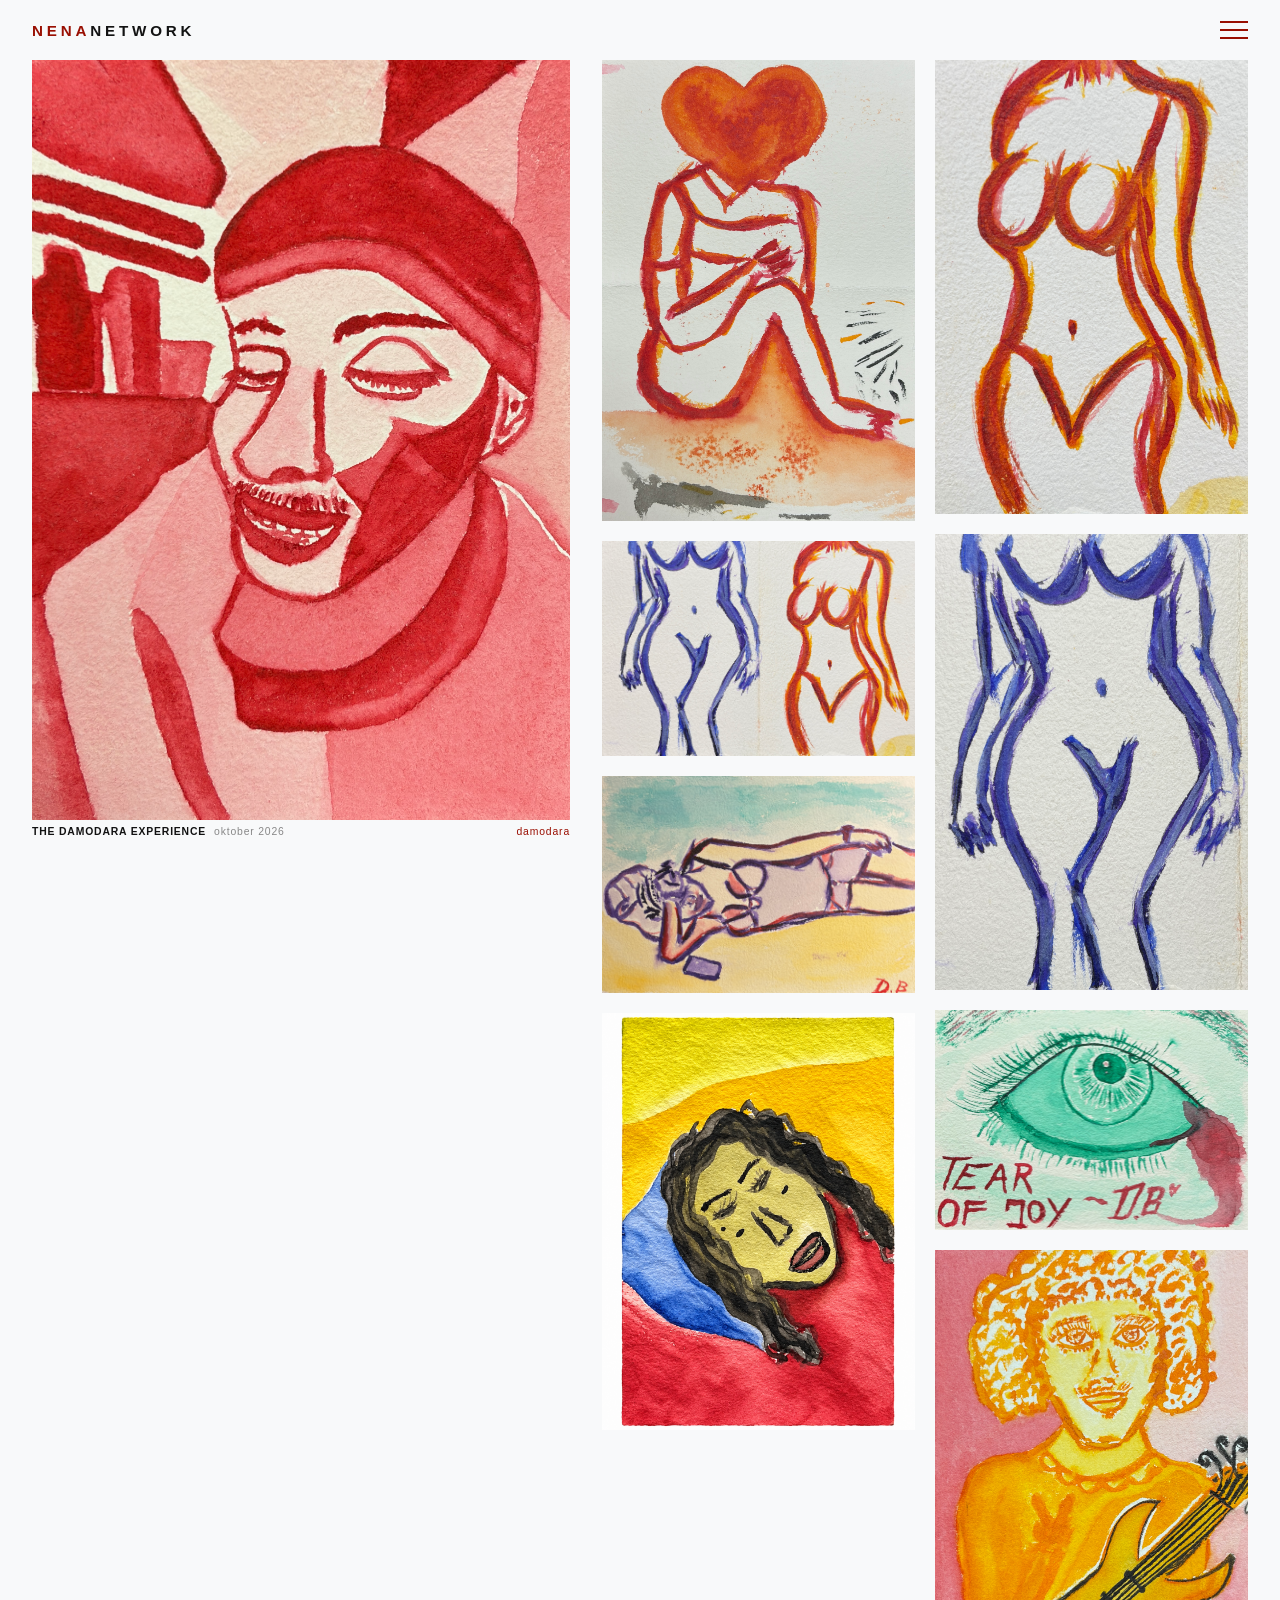
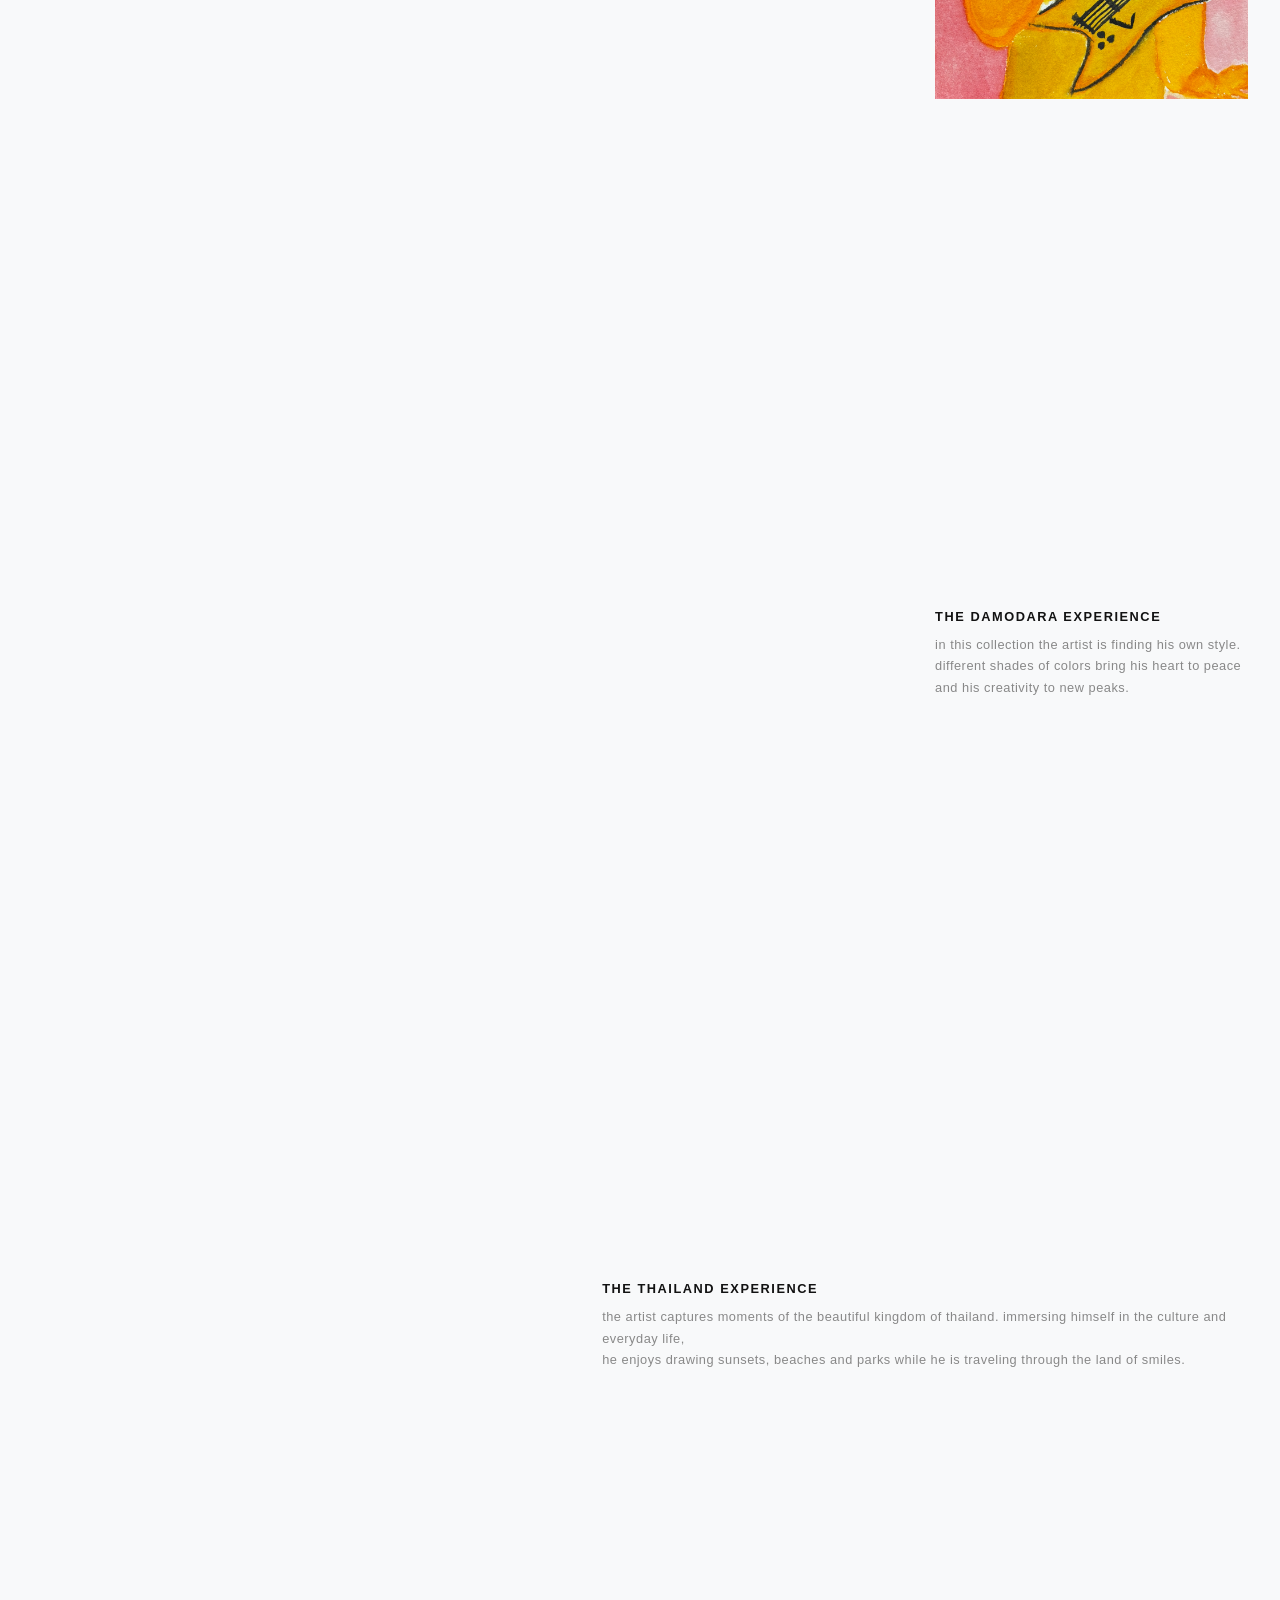
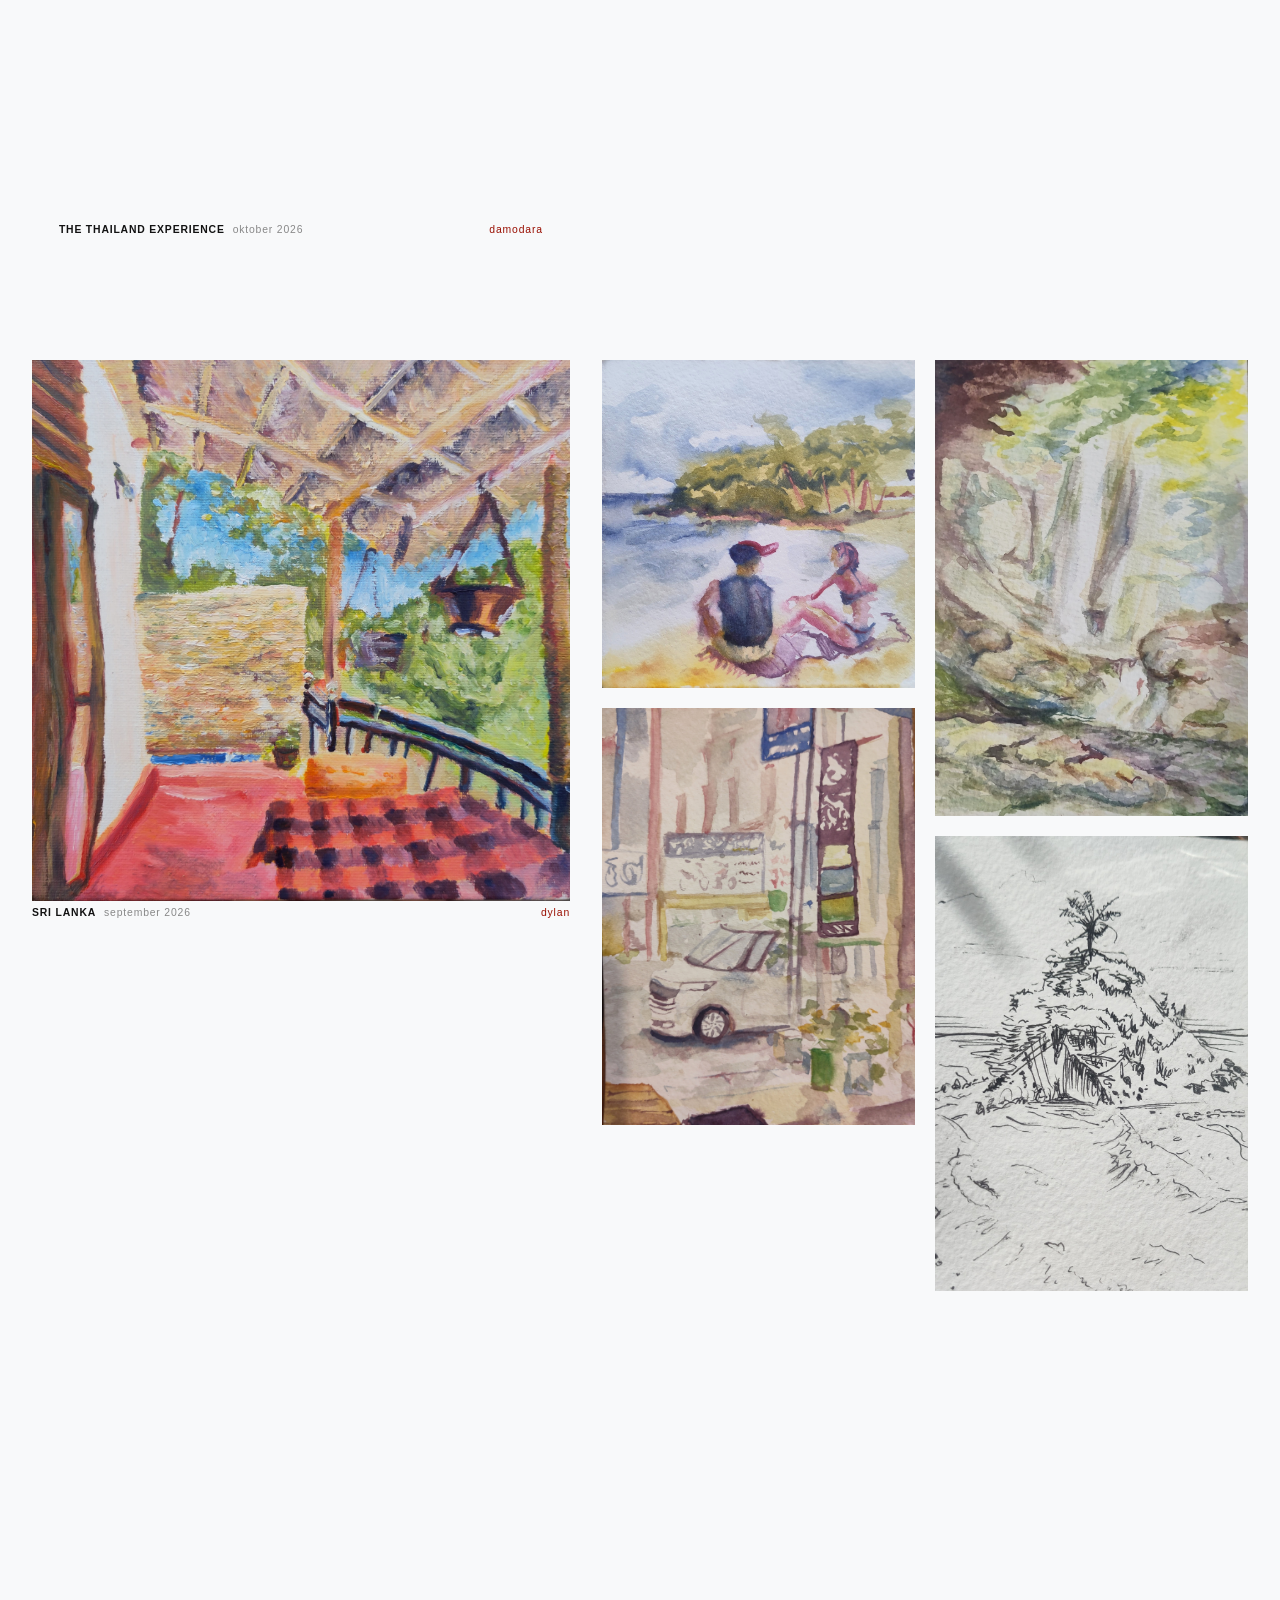
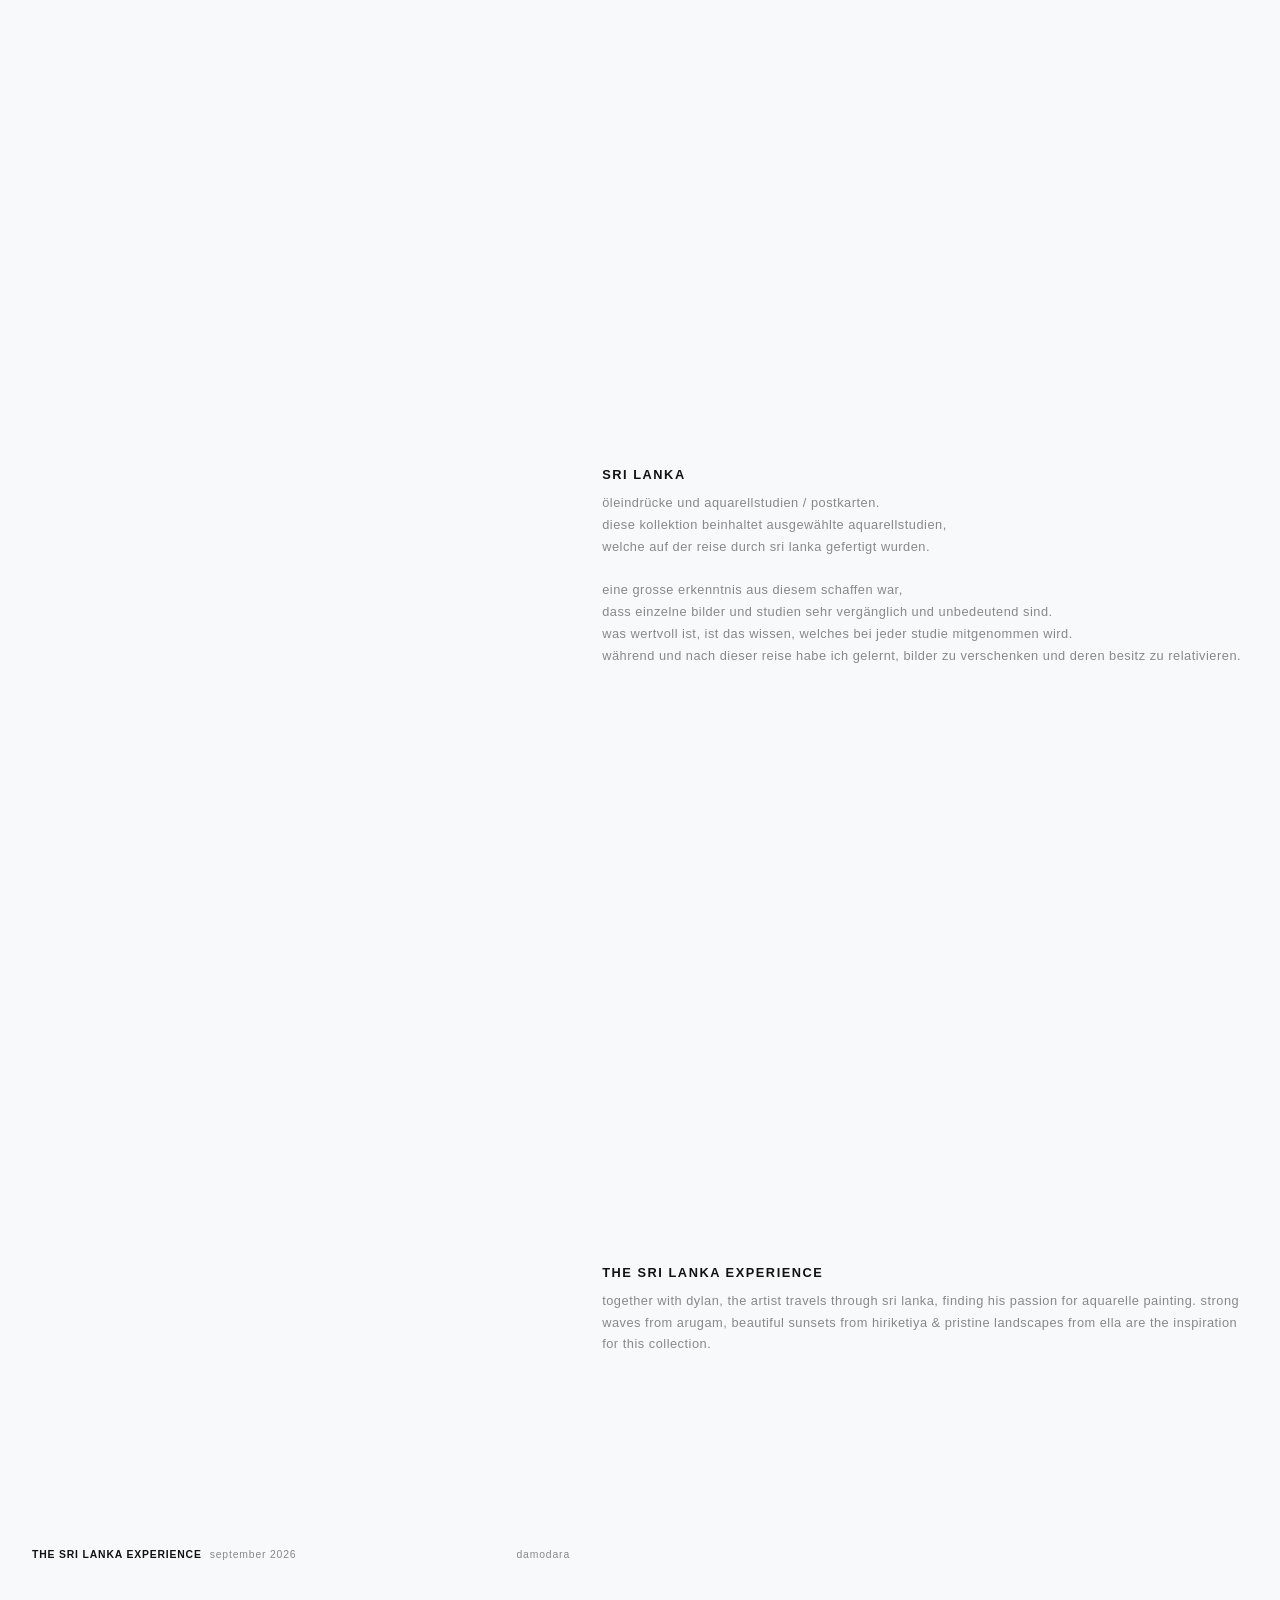
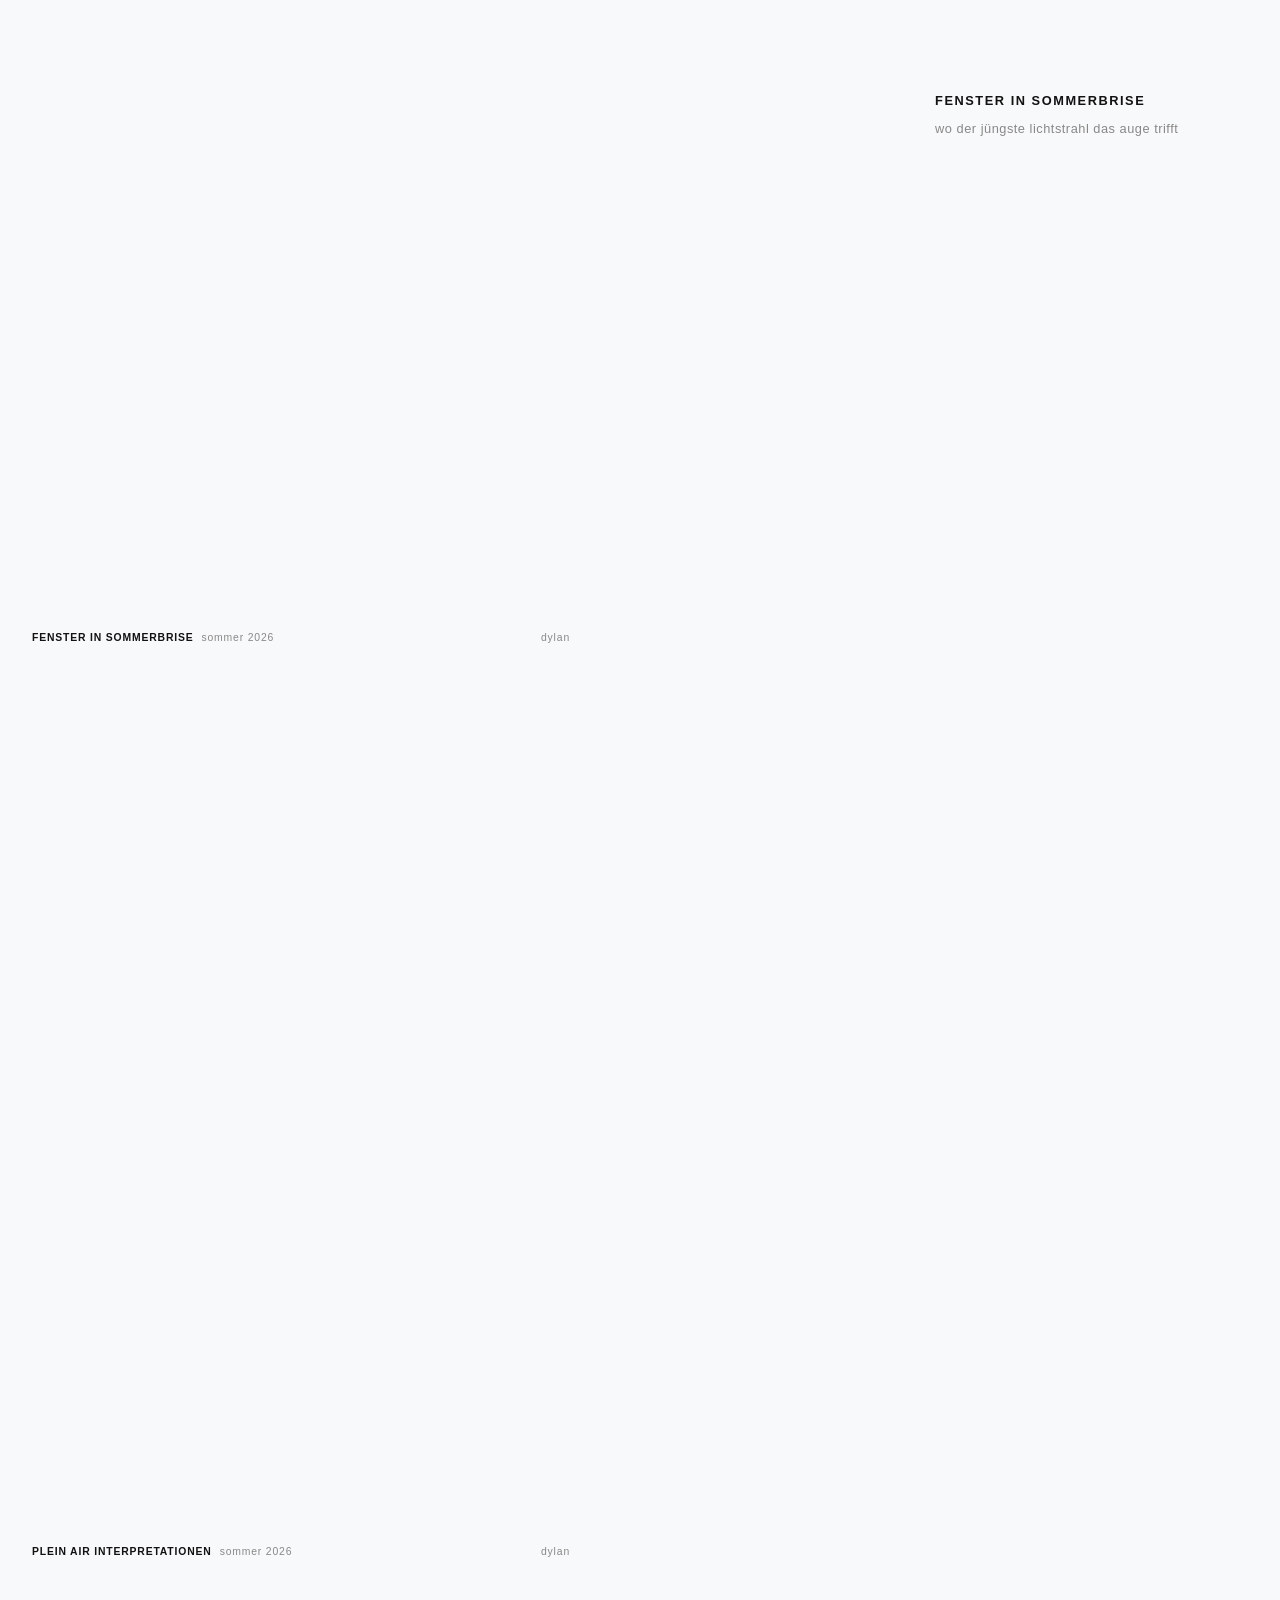
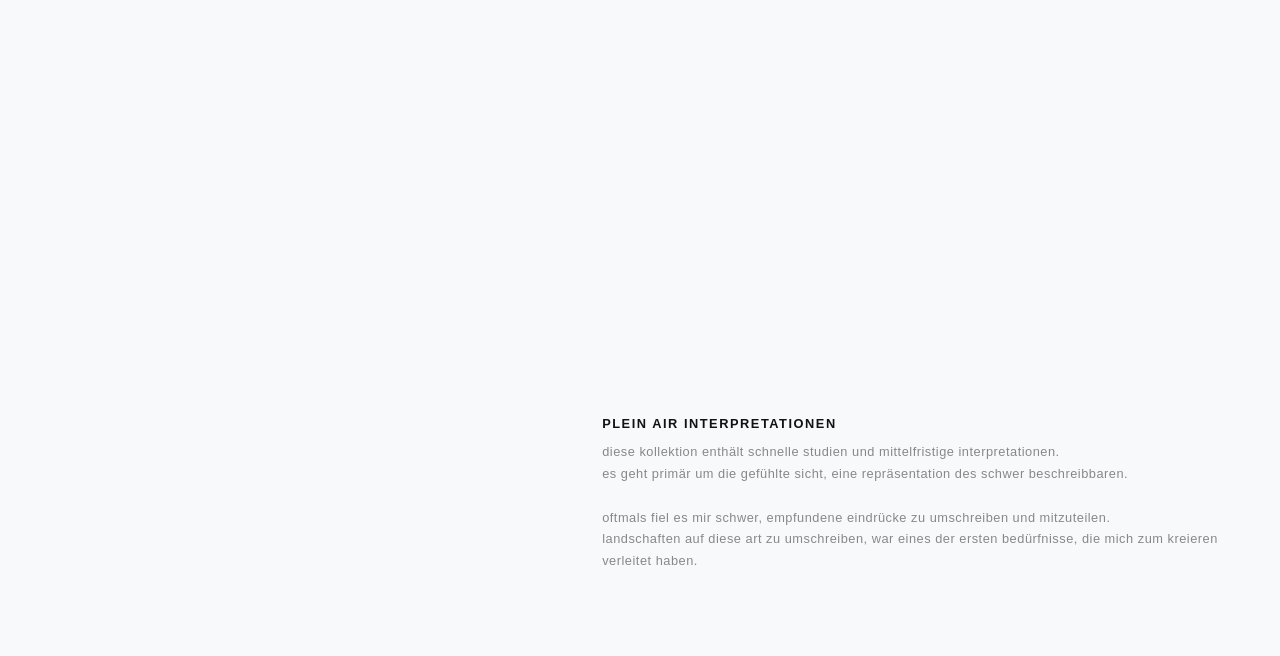
==== commit 0f3a78f6: "Merge pull request #13 from sonetic67/feature/login-studio /login mit Vorschau der Seite, Bilder in " ====
--- a/index.html
+++ b/index.html
@@ -6292,6 +6292,7 @@
 
   // Besucher heute: einmal pro Seitenaufruf melden; der Server zaehlt jeden Besucher (IP) nur einmal pro Tag
   (async function countVisit() {
+    if (window.self !== window.top) return; // Vorschau im Login-Bereich: kein Besuch
     try {
       const res = await fetch('/api/visit', { method: 'POST', cache: 'no-store' });
       if (!res.ok) throw new Error(res.status);
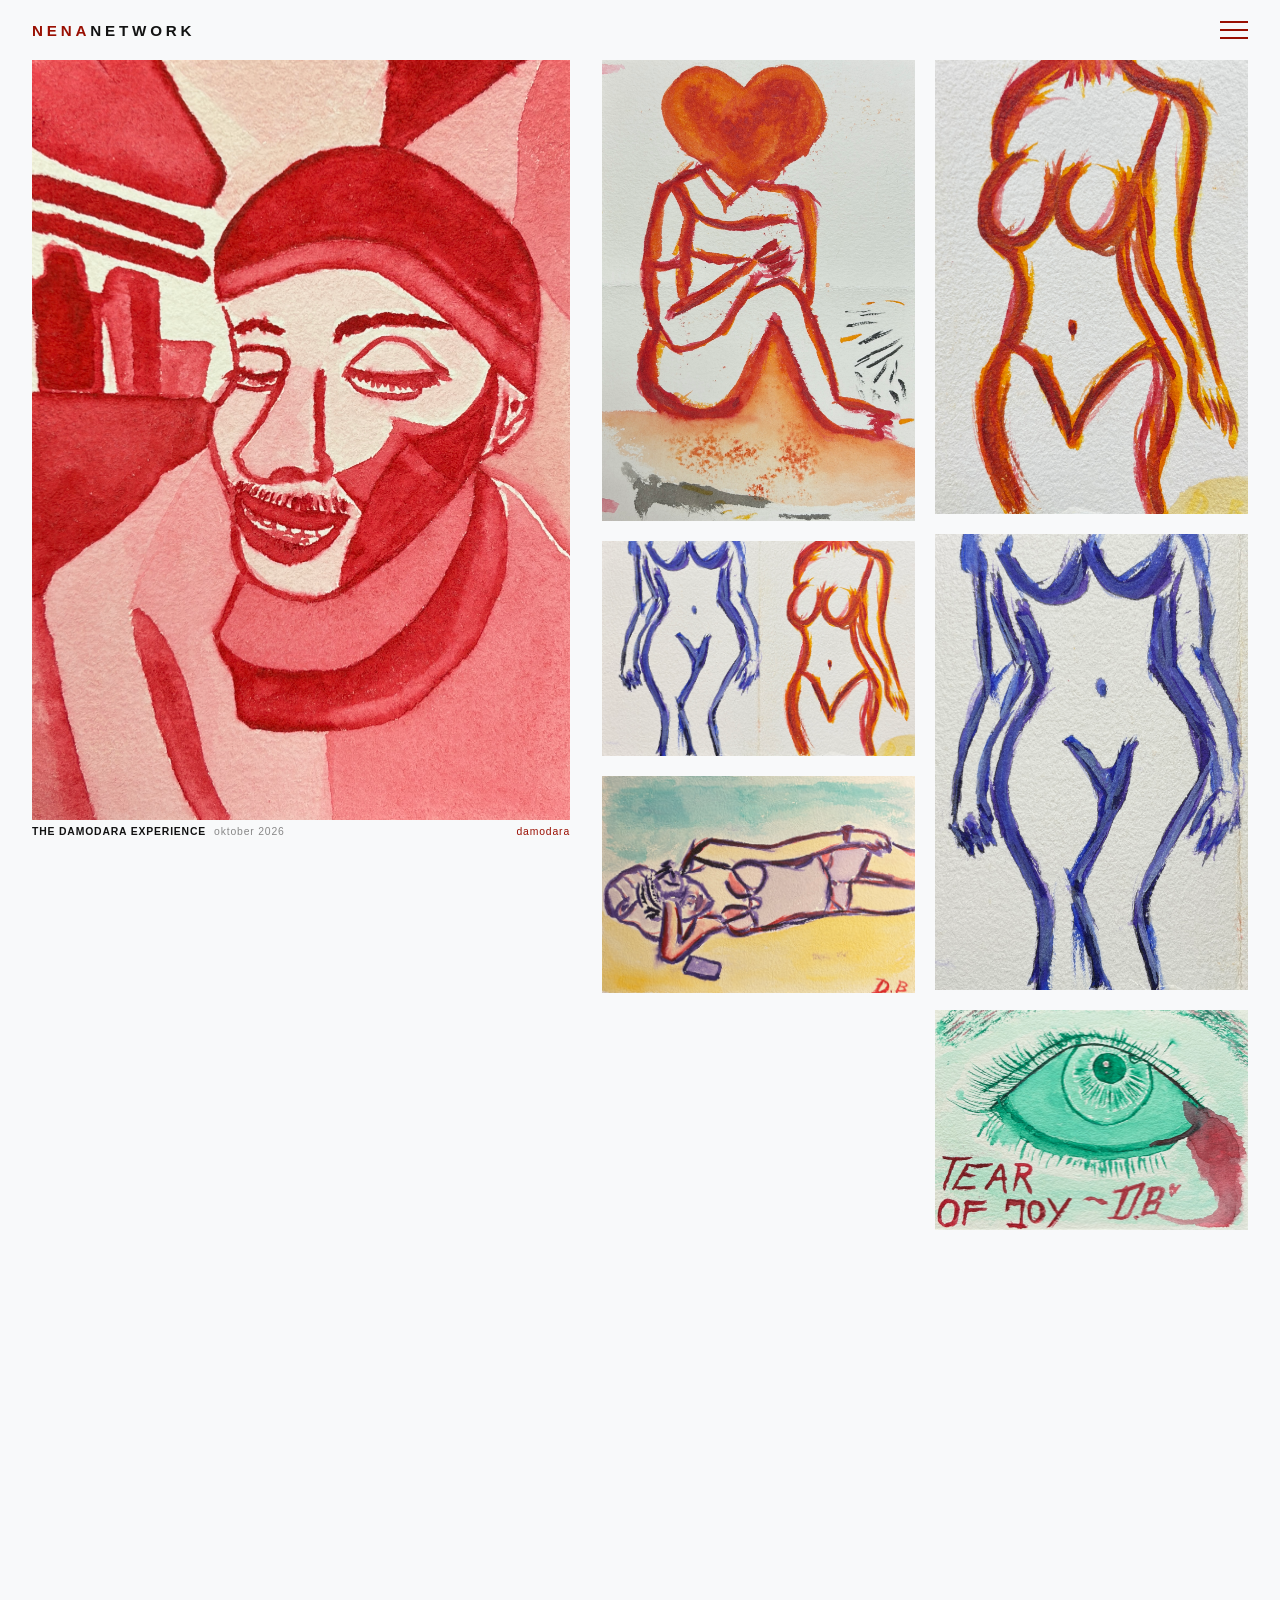
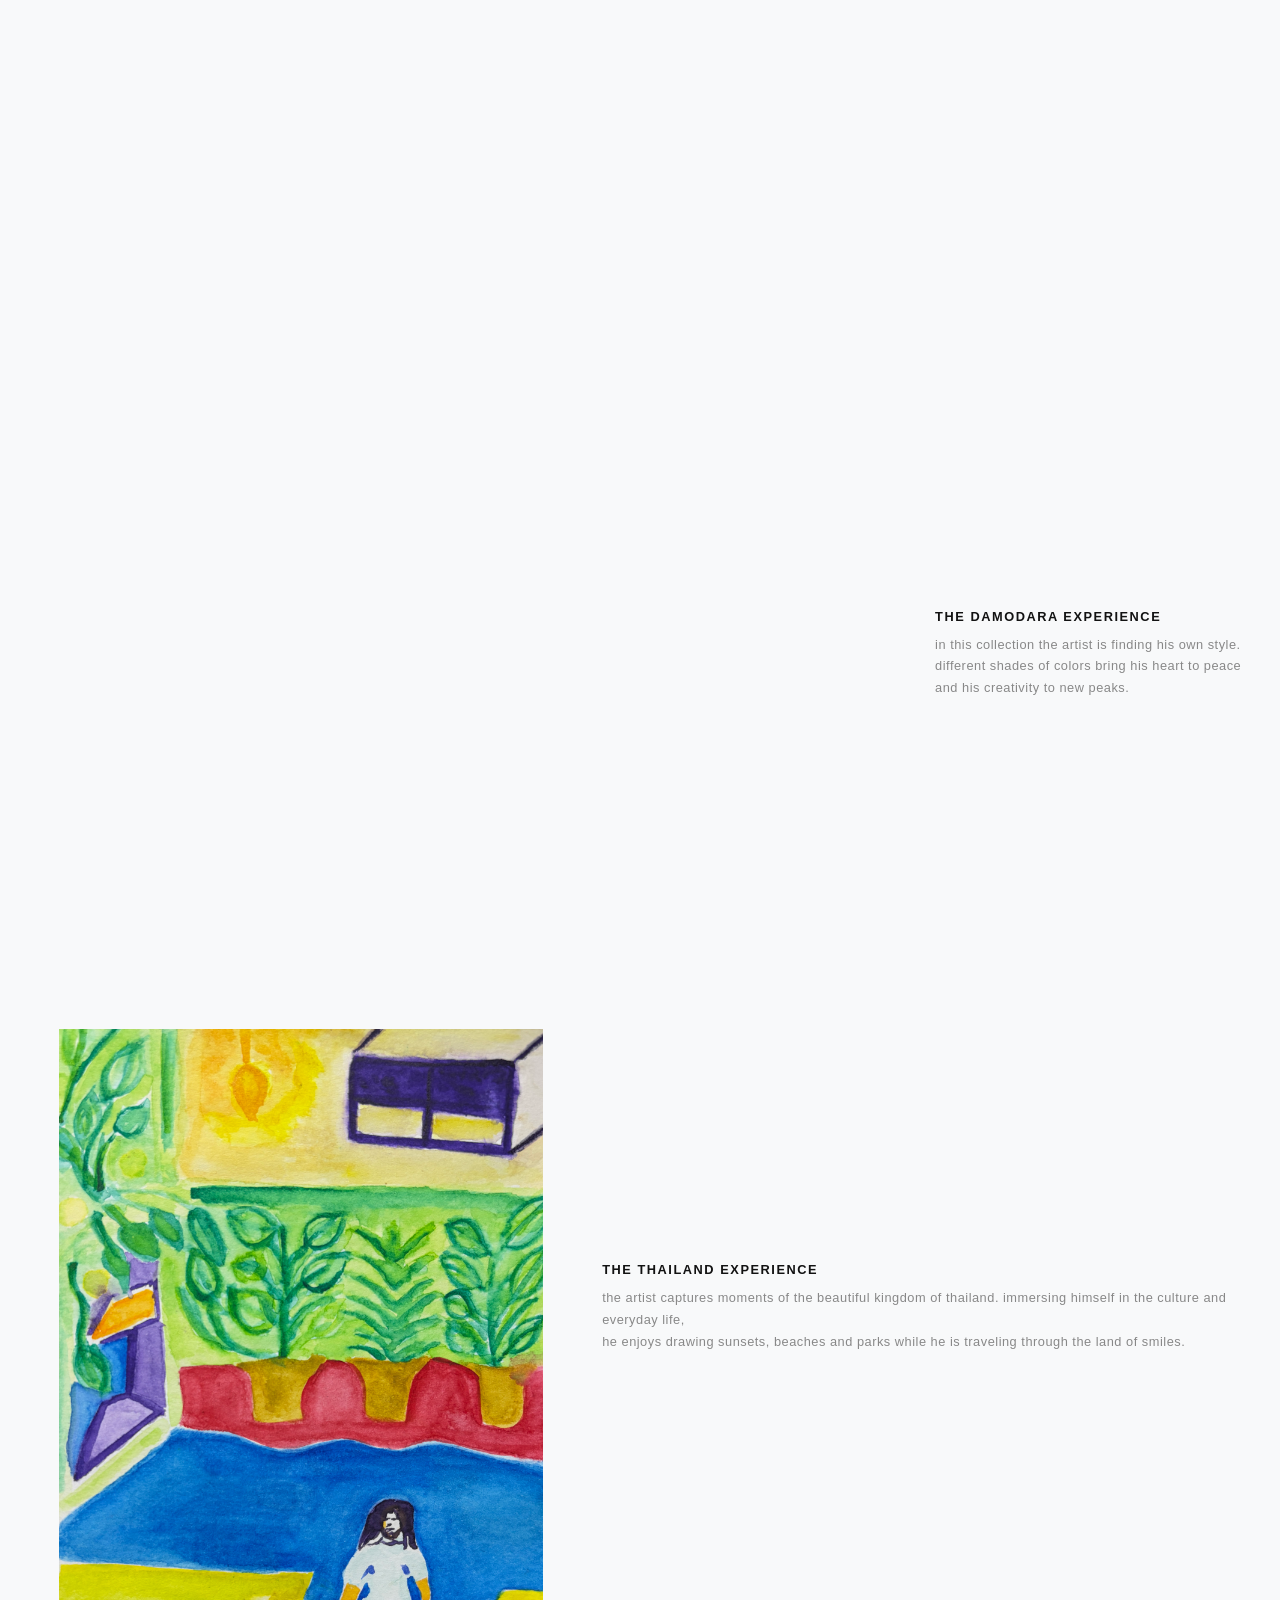
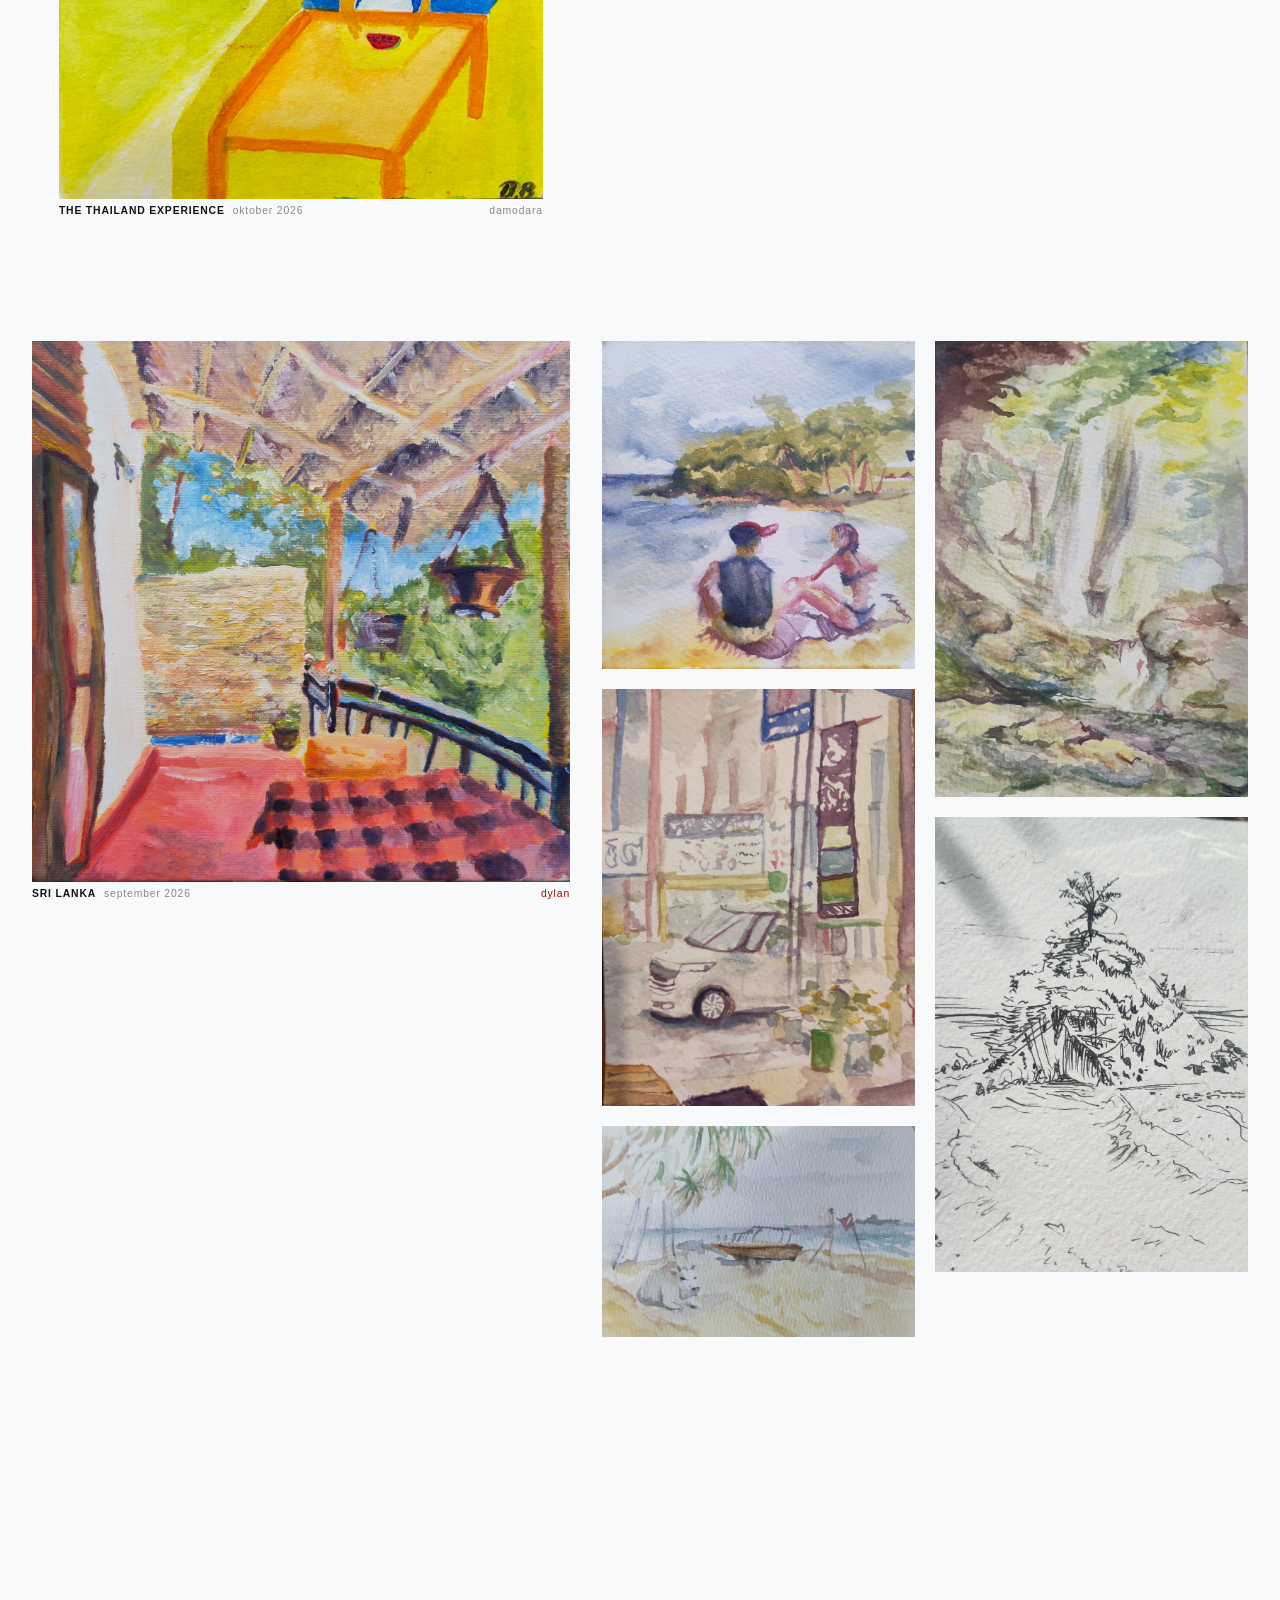
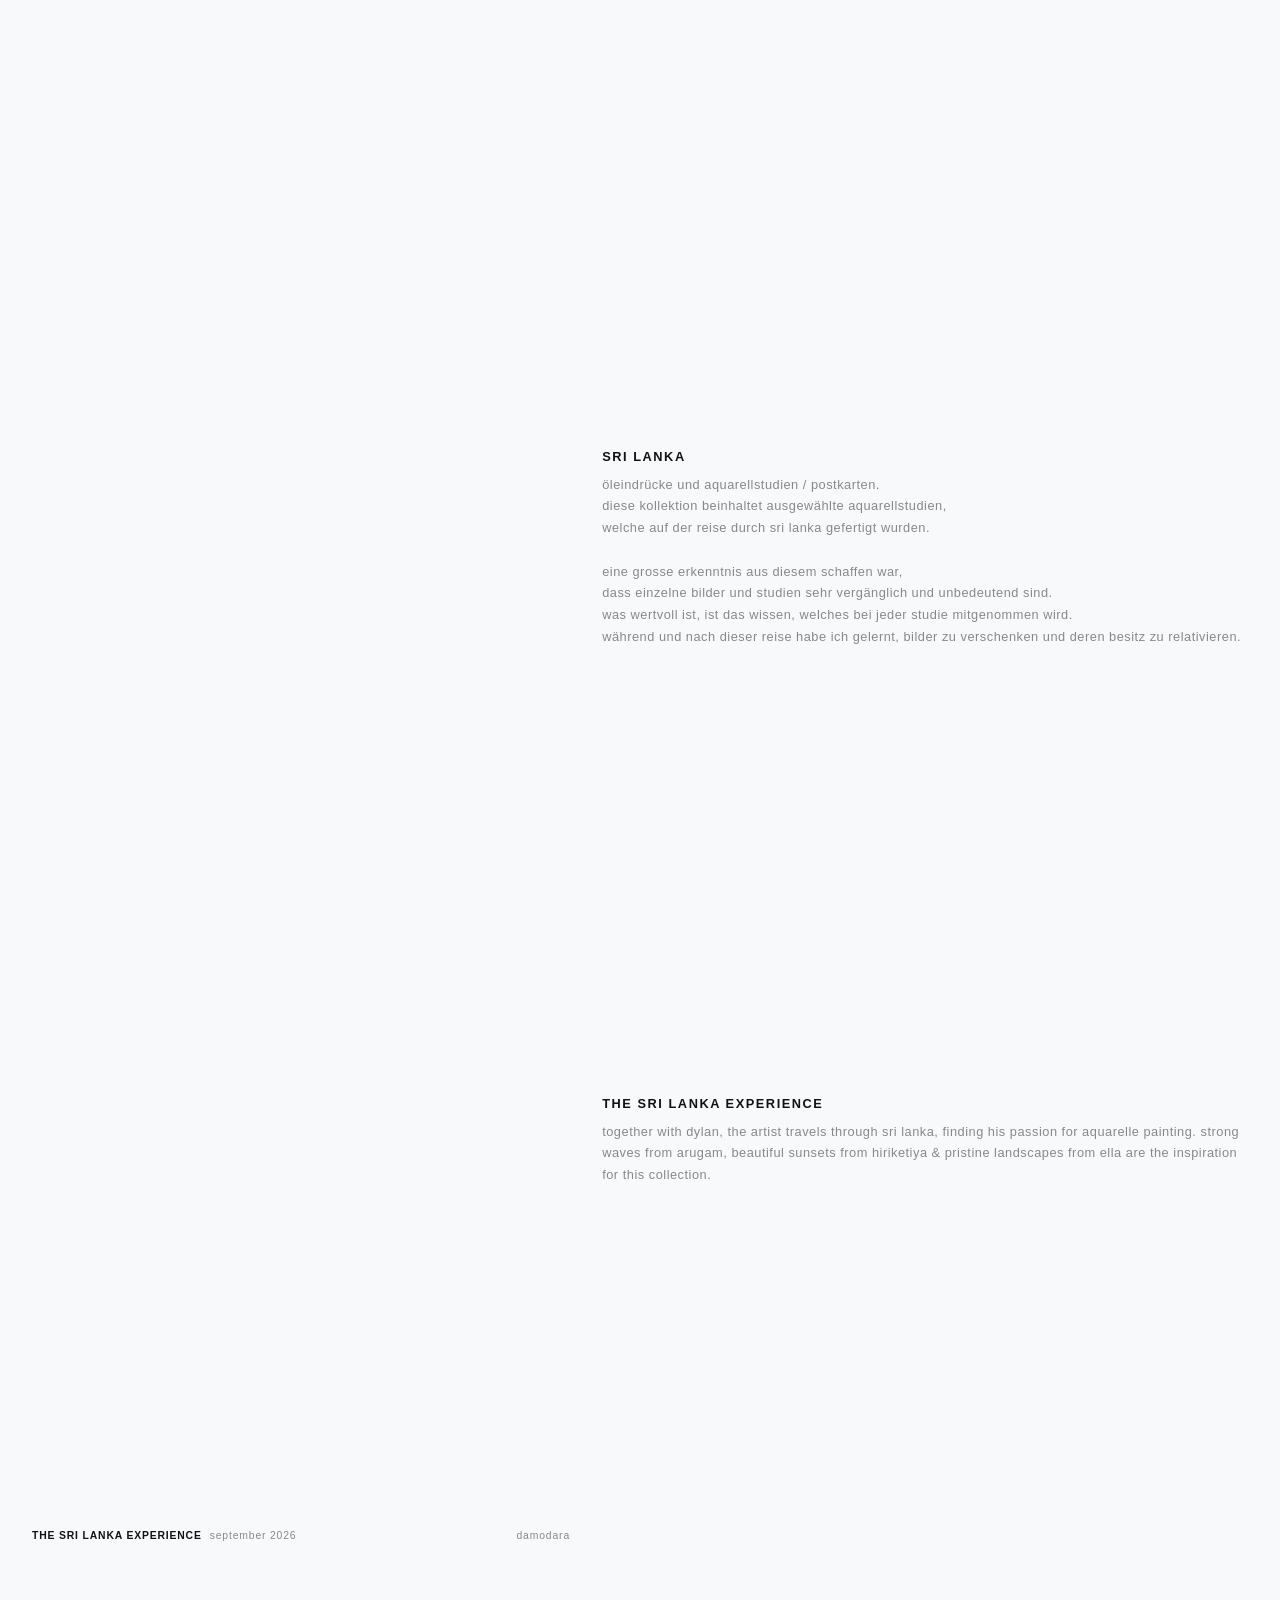
==== commit 63053c65: "Loeschen direkt in der Vorschau von /login - Eigene Eintraege (der Betreiber: alle) werden beim Daru" ====
--- a/index.html
+++ b/index.html
@@ -5774,6 +5774,15 @@
     // Nur das oberste Hauptbild (erster Kuenstler) laedt mit Vorrang, nicht jedes collection1
     firstGalleryArtist = codes[0];
     await Promise.all(codes.map((code) => loadCollection(1, makeGroup(), code)));
+  }
+
+  // Kennung, Kuenstler, Titel und Datum am Element (der Login-Bereich zeigt damit "Loeschen" an)
+  function markEntry(el, item) {
+    if (!item || !item.entry) return;
+    el.dataset.entry = item.entry;
+    el.dataset.artist = item.artistCode || '';
+    el.dataset.title = item.title || item.location || '';
+    el.dataset.date = item.dateText || '';
   }
 
   // ==========================================
@@ -6575,6 +6584,8 @@
           // Am Handy (eine Spalte zu schmal fuer Text): Titel + Text ueber dem Raster.
           const block = document.createElement('section');
           block.className = 'artist-profile-coll';
+          block.dataset.key = w.dataset.key;
+          block.dataset.artist = w.dataset.artist;
           const head = collTextBox(info, true);
           head.className = 'artist-coll-head';      // nur am Handy sichtbar
           const grid = document.createElement('div');
@@ -6589,6 +6600,8 @@
         }
         const collection = document.createElement('section');
         collection.className = 'artist-collection';
+        collection.dataset.key = w.dataset.key;
+        collection.dataset.artist = w.dataset.artist;
 
         const heroCol = document.createElement('div');
         heroCol.className = 'artist-hero-col';
@@ -6672,6 +6685,7 @@
     items.forEach((it) => {
       const row = document.createElement('a');
       row.className = 'artist-tl-item';
+      markEntry(row, it);
       row.setAttribute('role', 'button');
       const thumb = document.createElement('img');
       thumb.alt = '';
@@ -7012,6 +7026,7 @@
       order: meta.order,
       isCollection: true,
       folder,
+      entry: folder,
       eventTitle,
       images
     };
@@ -7273,7 +7288,7 @@
 
         if (resolved.type === 'file') {
           const meta = parseFilenameToMetadata(resolved.name);
-          return { src: `/timeline/${resolved.name}`, ...meta, broll };
+          return { src: `/timeline/${resolved.name}`, ...meta, broll, entry: resolved.name };
         }
         const ev = await buildTimelineEvent(resolved.name);
         if (ev && broll) { ev.broll = broll; ev.images[0].broll = broll; }
@@ -7336,6 +7351,7 @@
         const row = document.createElement('div');
         row.className = 'timeline-row' + (idx === 0 ? ' active-center' : '');
         row.id = `t-row-${idx}`;
+        markEntry(row, item);
         // Klick auf die gesamte aktive Zeile öffnet direkt die Lightbox des aktuellen Eintrags
         row.onclick = () => {
           if (performance.now() < timelineSuppressClickUntil) return; // Klick direkt nach einer Wischgeste ignorieren
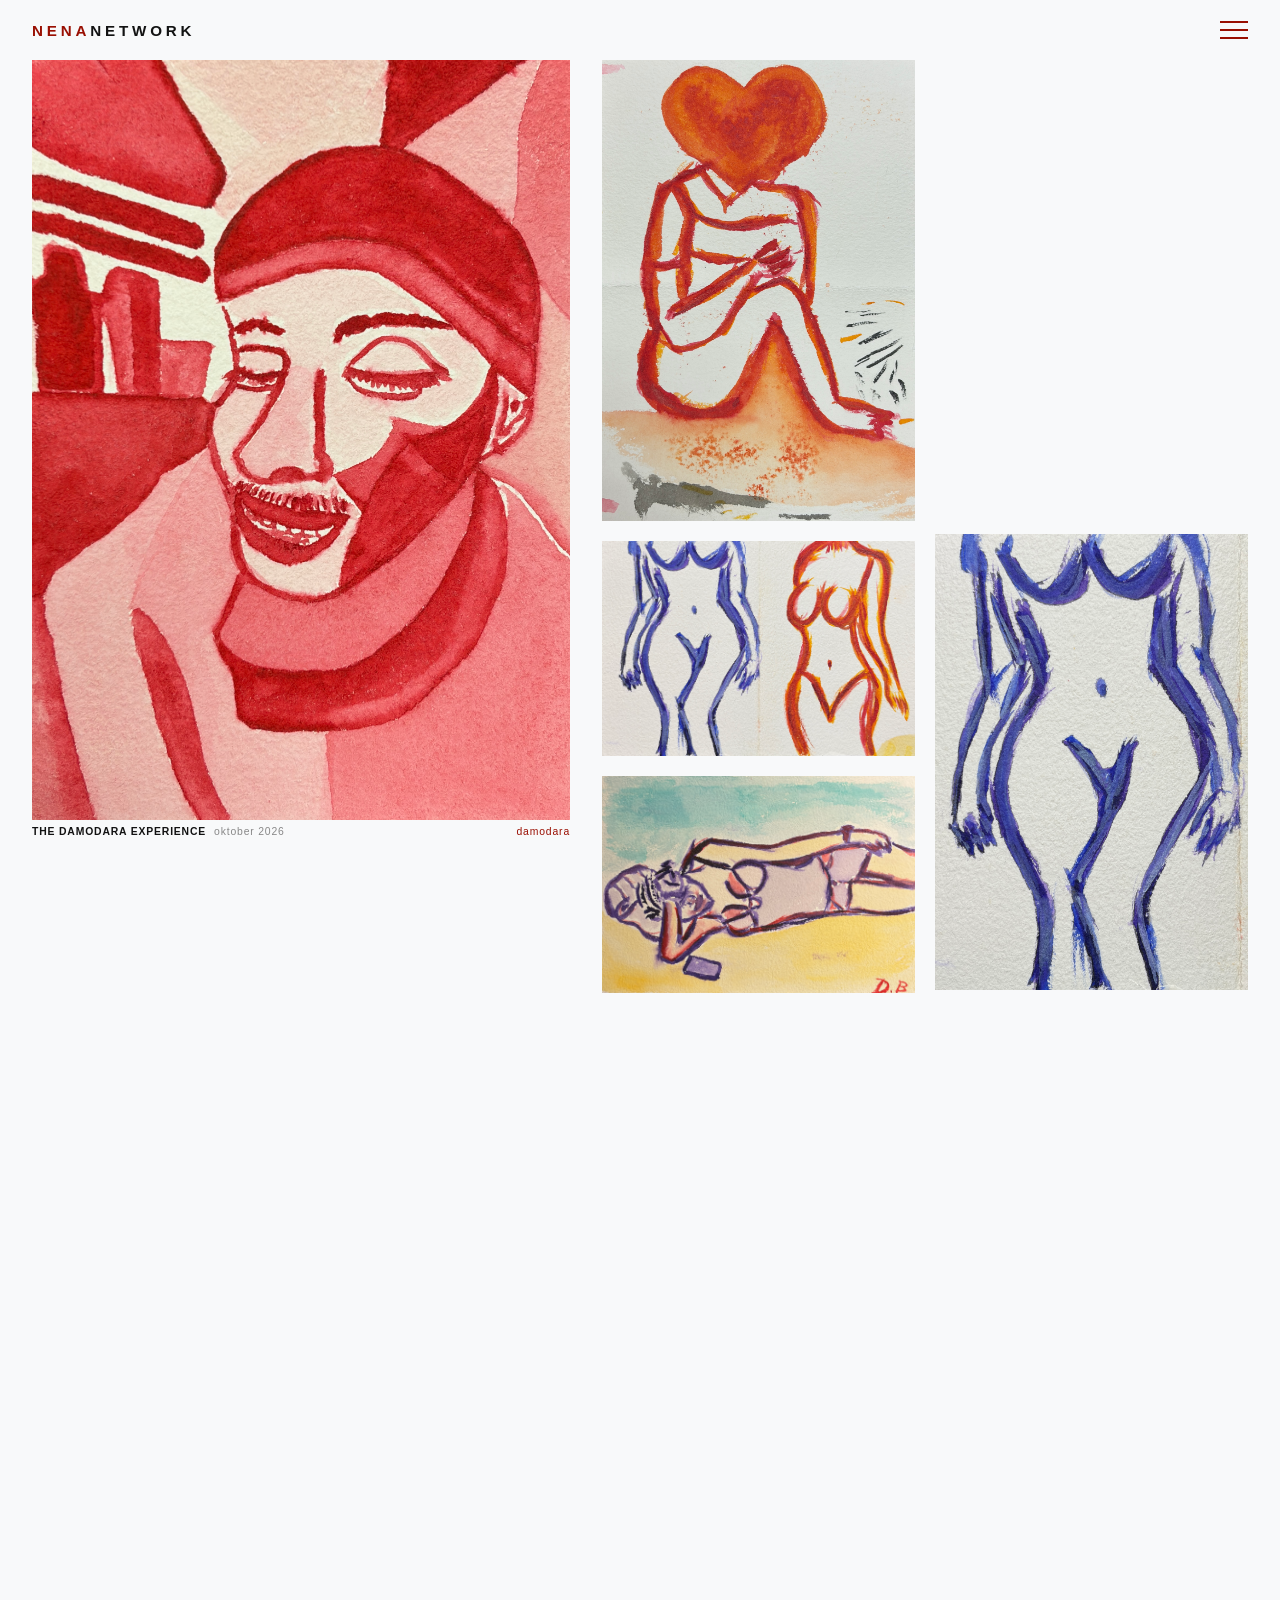
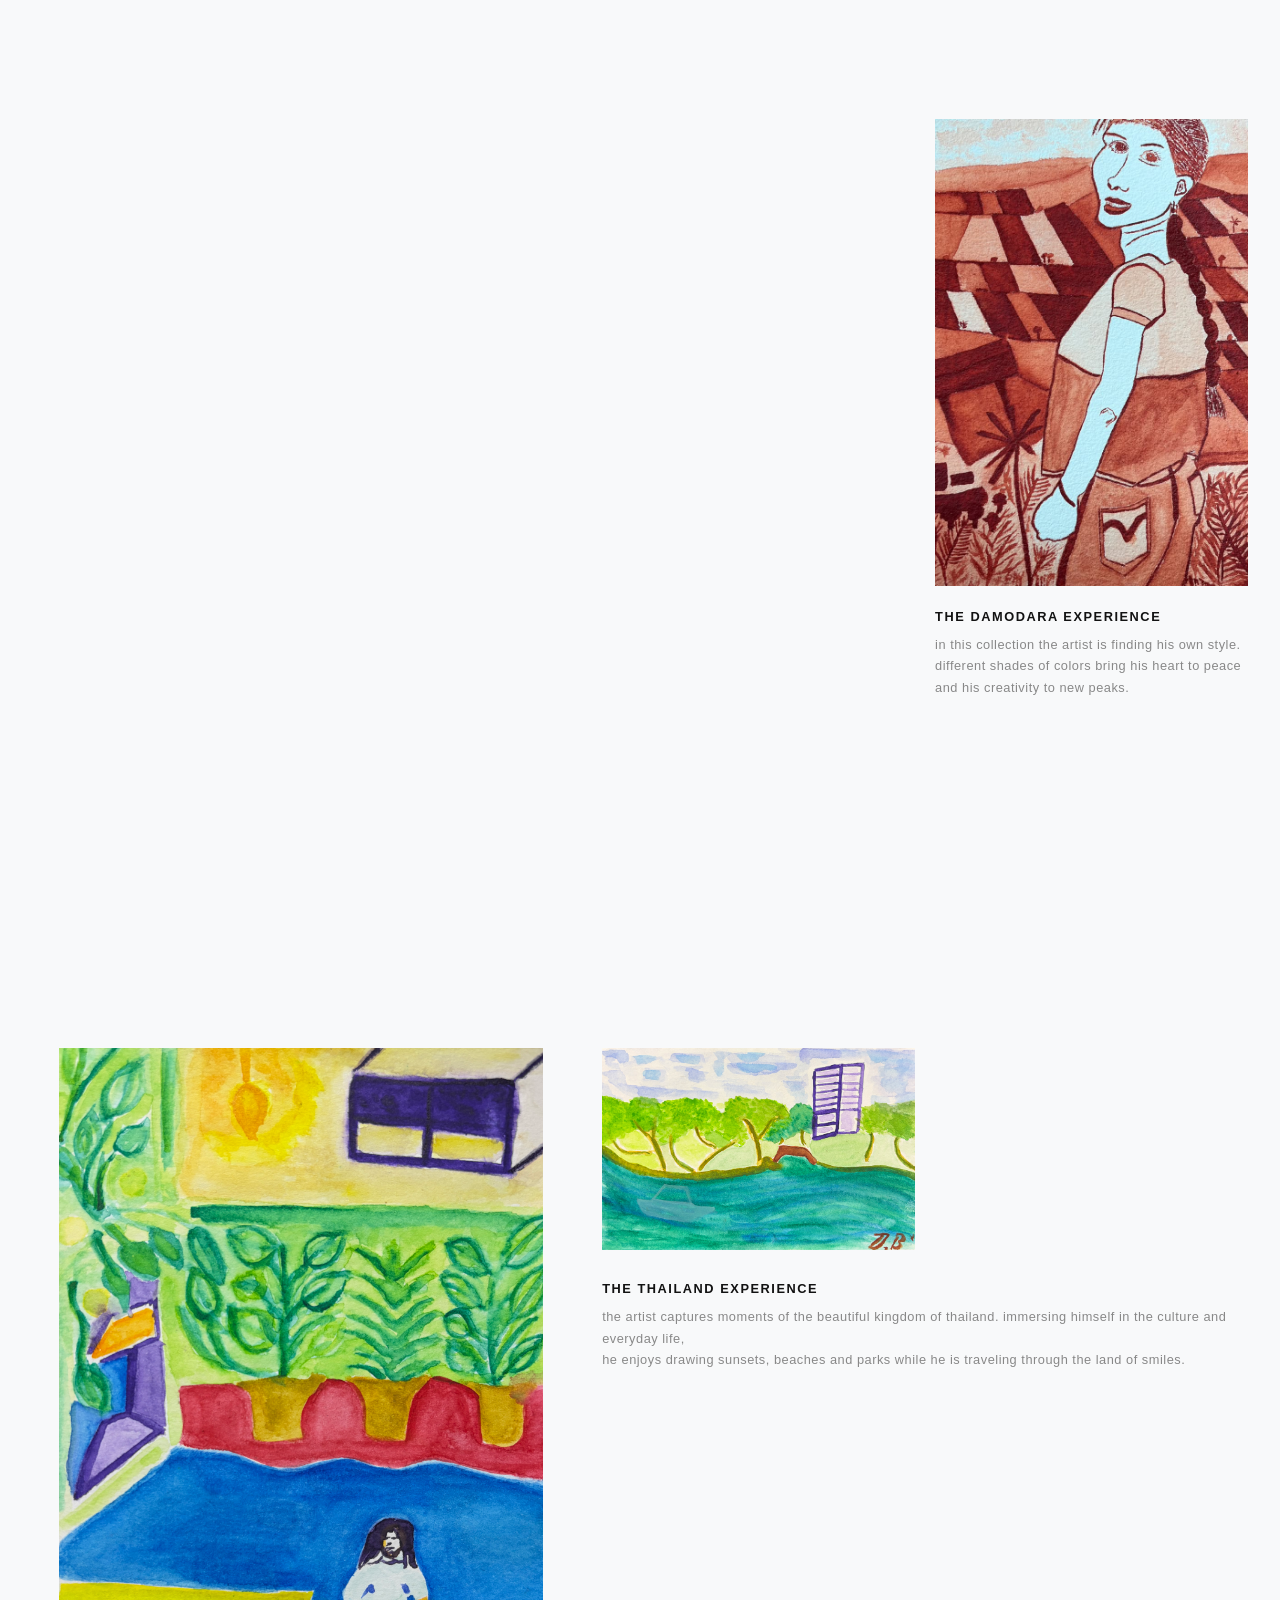
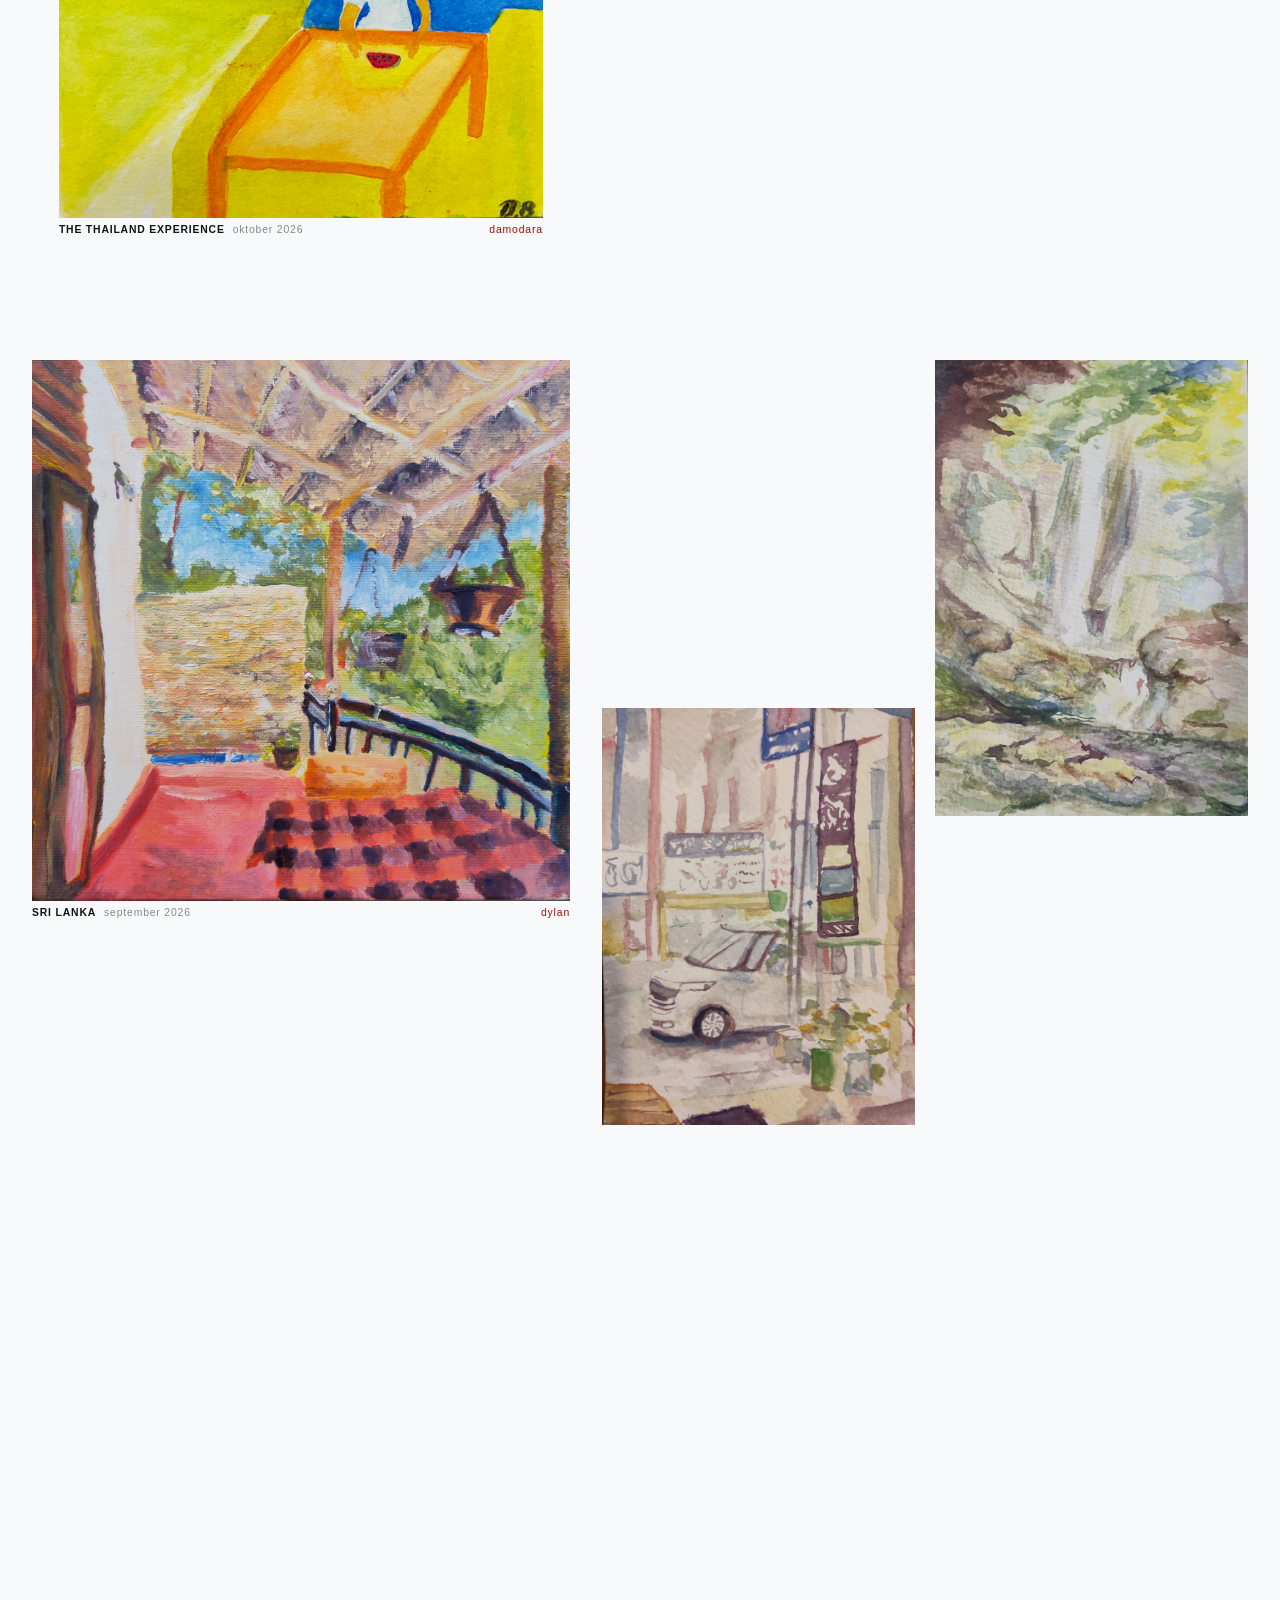
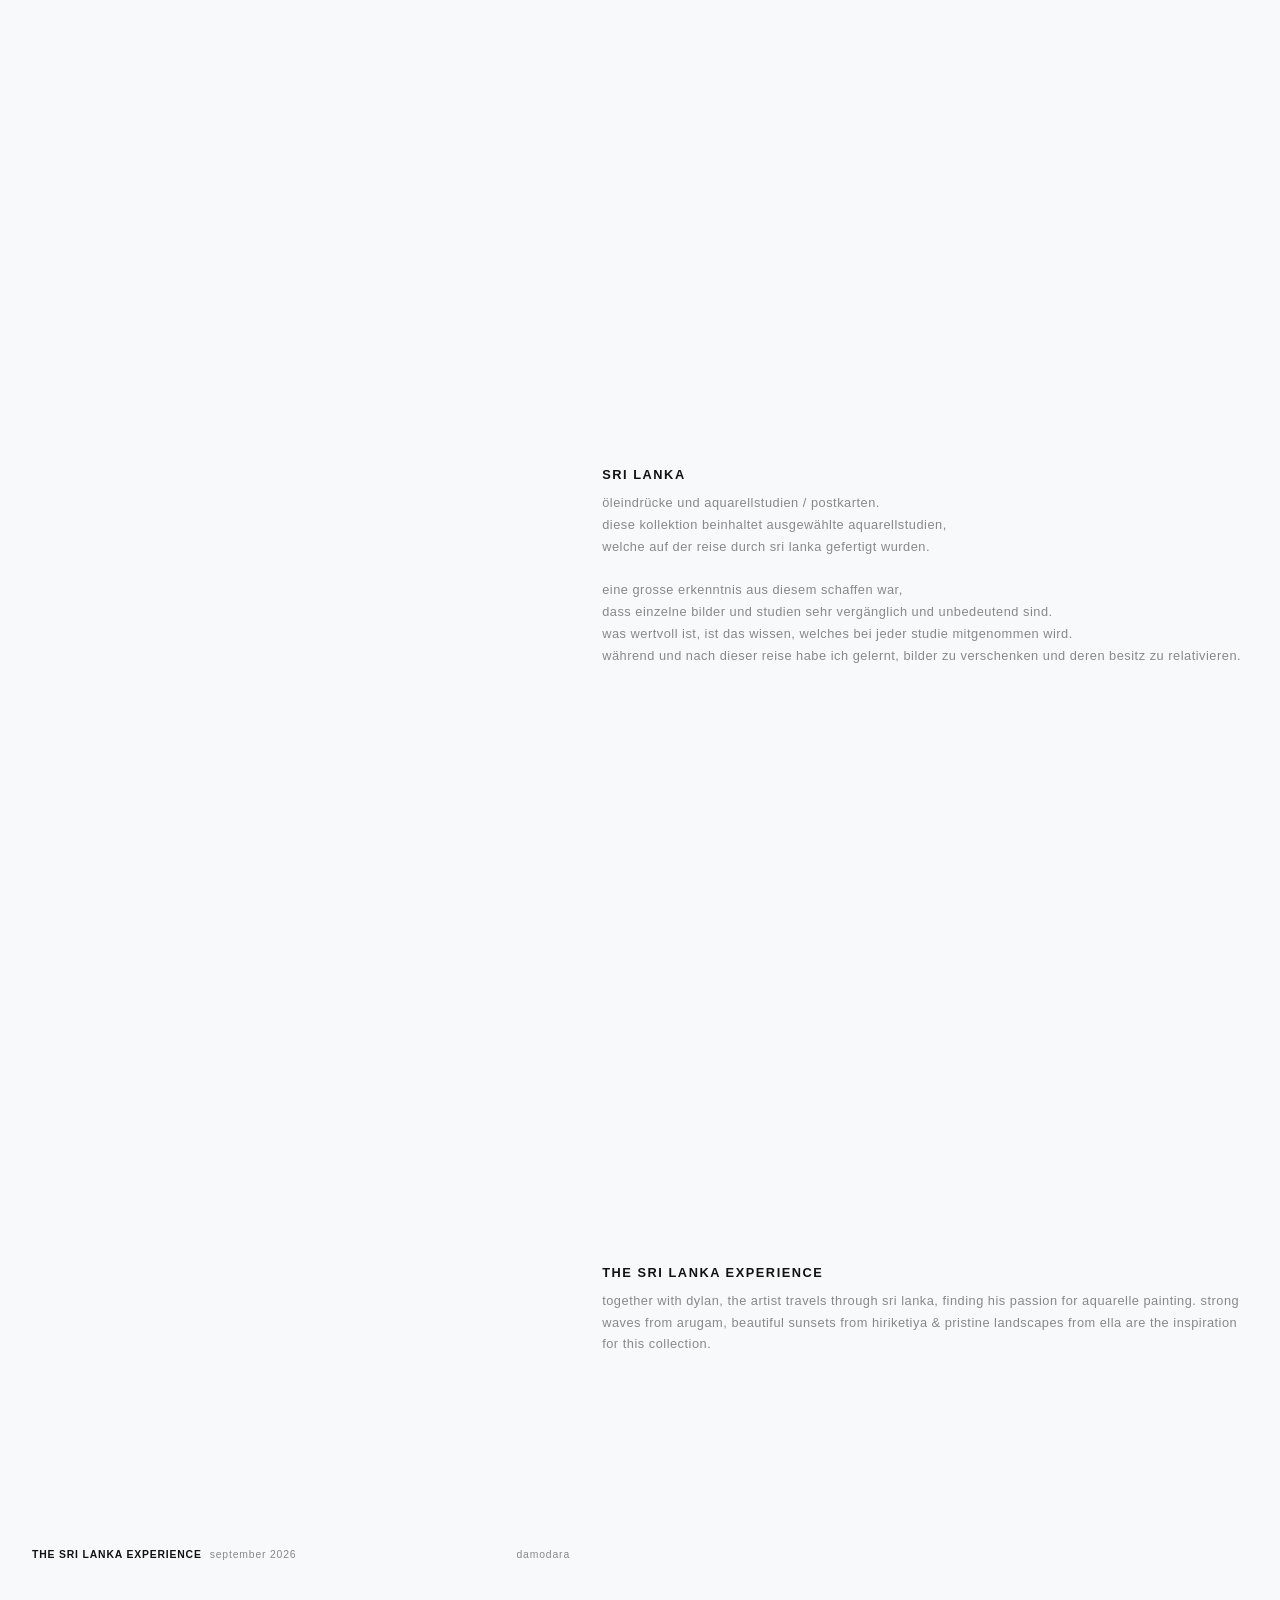
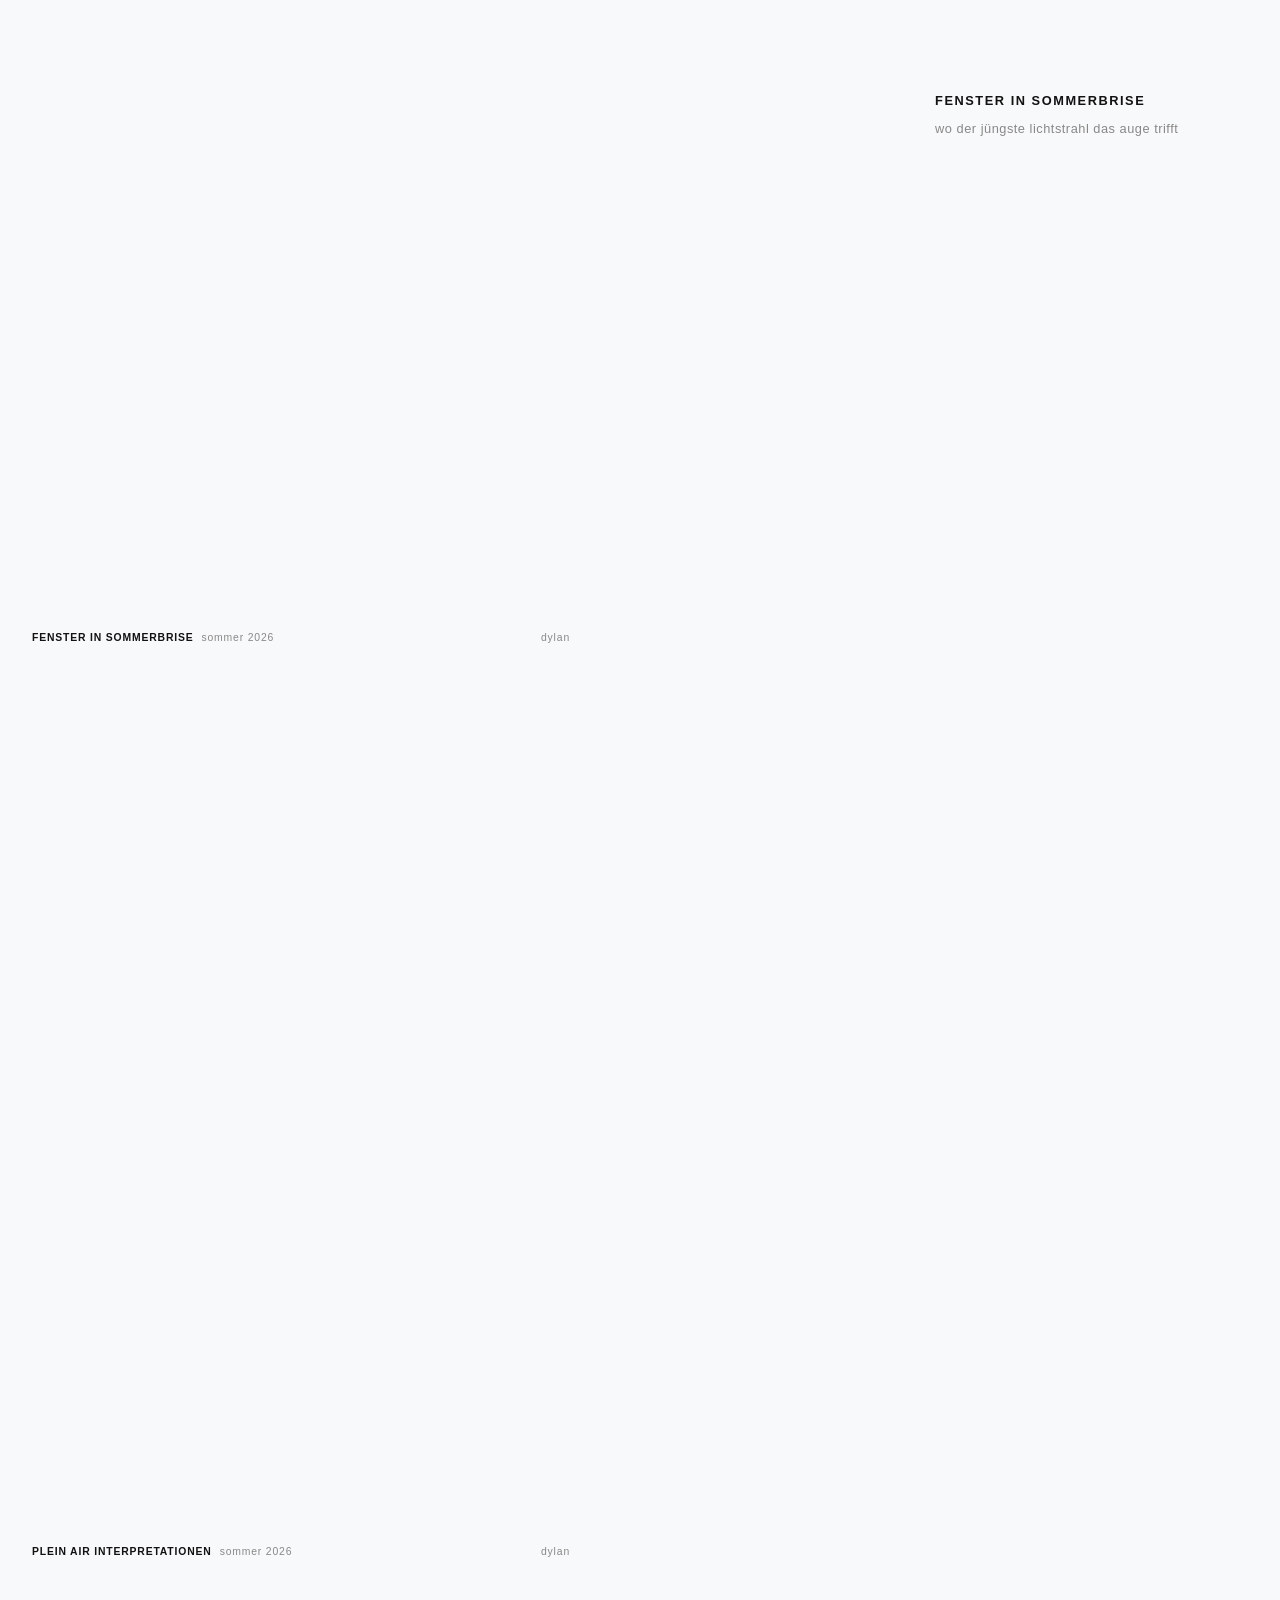
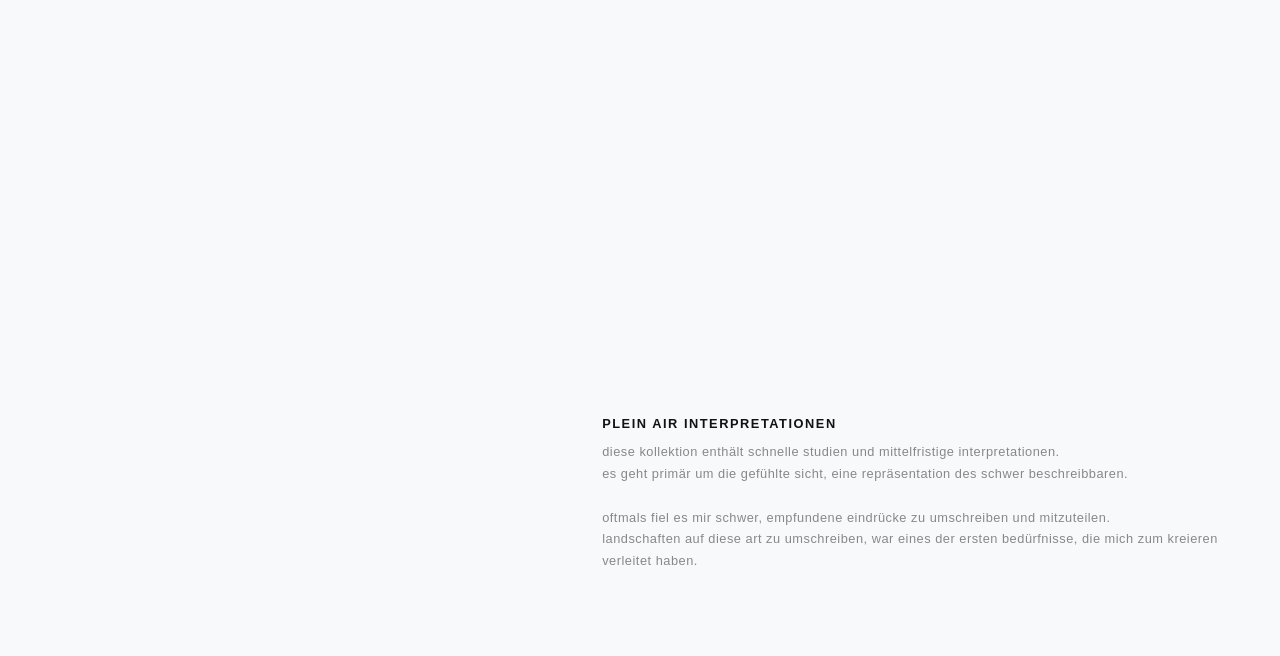
==== commit a58a4a74: "Bearbeiten pro Bild, Master-Modus, Vorschau nur mit eigenen Eintraegen - Vorschau in /login zeigt nu" ====
--- a/index.html
+++ b/index.html
@@ -544,6 +544,10 @@
 
     /* Beschreibung: schlichter Text in derselben Farbe wie Untertitel/Datum unter dem Hauptbild,
        ohne Rahmen und ohne rote Linie, alles klein geschrieben */
+    /* Vorschau im Login-Bereich mit nur einem Kuenstler: kein Kuenstler-Filter */
+    html.only-artist .menu-artists,
+    html.only-artist #artistFilterIndicator { display: none !important; }
+
     .gallery-desc-title {
         display: block;
         margin-bottom: 0.5em;
@@ -3700,6 +3704,12 @@
 </button>
 
 <script>
+    // Vorschau im Login-Bereich: "?nur=2" zeigt nur die Eintraege dieses Kuenstlers (gilt bis zum Neuladen,
+    // auch wenn die Adresse danach wechselt). Ohne das Kennzeichen sieht die Seite aus wie immer.
+    window.nenaOnlyArtist = (window.self !== window.top && /^\d+$/.test(new URLSearchParams(location.search).get('nur') || ''))
+        ? new URLSearchParams(location.search).get('nur') : null;
+    if (window.nenaOnlyArtist) document.documentElement.classList.add('only-artist');
+
     /* =====================================================================
        SPRACHE: Deutsch fuer Besucher mit deutscher Browsersprache, sonst Englisch.
        Alle Texte der Seite stehen hier. Inhalte aus info.txt / Dateinamen bleiben wie geschrieben.
@@ -3927,6 +3937,7 @@
     // kind 'full' (Vollbild): erst die schnelle Kopie, dann im Hintergrund das Original in voller Groesse
     // laden und unsichtbar austauschen, sobald es fertig ist.
     function setSizedSrc(img, src, kind) {
+        img.dataset.orig = src; // Original-Pfad (fuer den Login-Bereich)
         const small = sizedSrc(src, kind);
         if (kind === 'full' && small !== src) {
             img.addEventListener('load', () => {
@@ -5046,6 +5057,7 @@
     // nur deren alte Bilder aus der Warteschlange fliegen (vorher flogen auch Galerie-Bilder raus,
     // die gerade noch nicht im Dokument hingen -> die zwei Spalten blieben manchmal leer)
     add(img, src, priority, high, group = 'gallery') {
+      img.dataset.orig = src;
       img.decoding = 'async';
       if (high) img.fetchPriority = 'high';
       this.queue.push({ img, src, priority, high: !!high, group });
@@ -5994,7 +6006,7 @@
   // ==========================================
   // KUENSTLER-FILTER (gilt fuer Galerie UND Timeline)
   // ==========================================
-  let artistFilter = null;
+  let artistFilter = window.nenaOnlyArtist || null; // Vorschau im Login-Bereich: fest auf einen Kuenstler
   const artistsReady = loadArtistNames();
 
   function applyGalleryFilterTo(wrapper) {
@@ -6003,7 +6015,7 @@
   }
 
   function setArtistFilter(code) {
-    artistFilter = code ? String(code) : null;
+    artistFilter = window.nenaOnlyArtist || (code ? String(code) : null);
 
     document.querySelectorAll('.artist-submenu a').forEach((a) => {
       a.classList.toggle('active', (a.dataset.artist || '') === (artistFilter || ''));
@@ -6740,7 +6752,7 @@
     const list = document.getElementById('artistsList');
     if (!list) return;
     list.innerHTML = '';
-    Object.keys(artistNames).forEach((code) => {
+    Object.keys(artistNames).filter((code) => !window.nenaOnlyArtist || code === window.nenaOnlyArtist).forEach((code) => {
       const a = document.createElement('a');
       a.textContent = artistNames[code];
       a.href = artistPagePath(artistSlug(code));
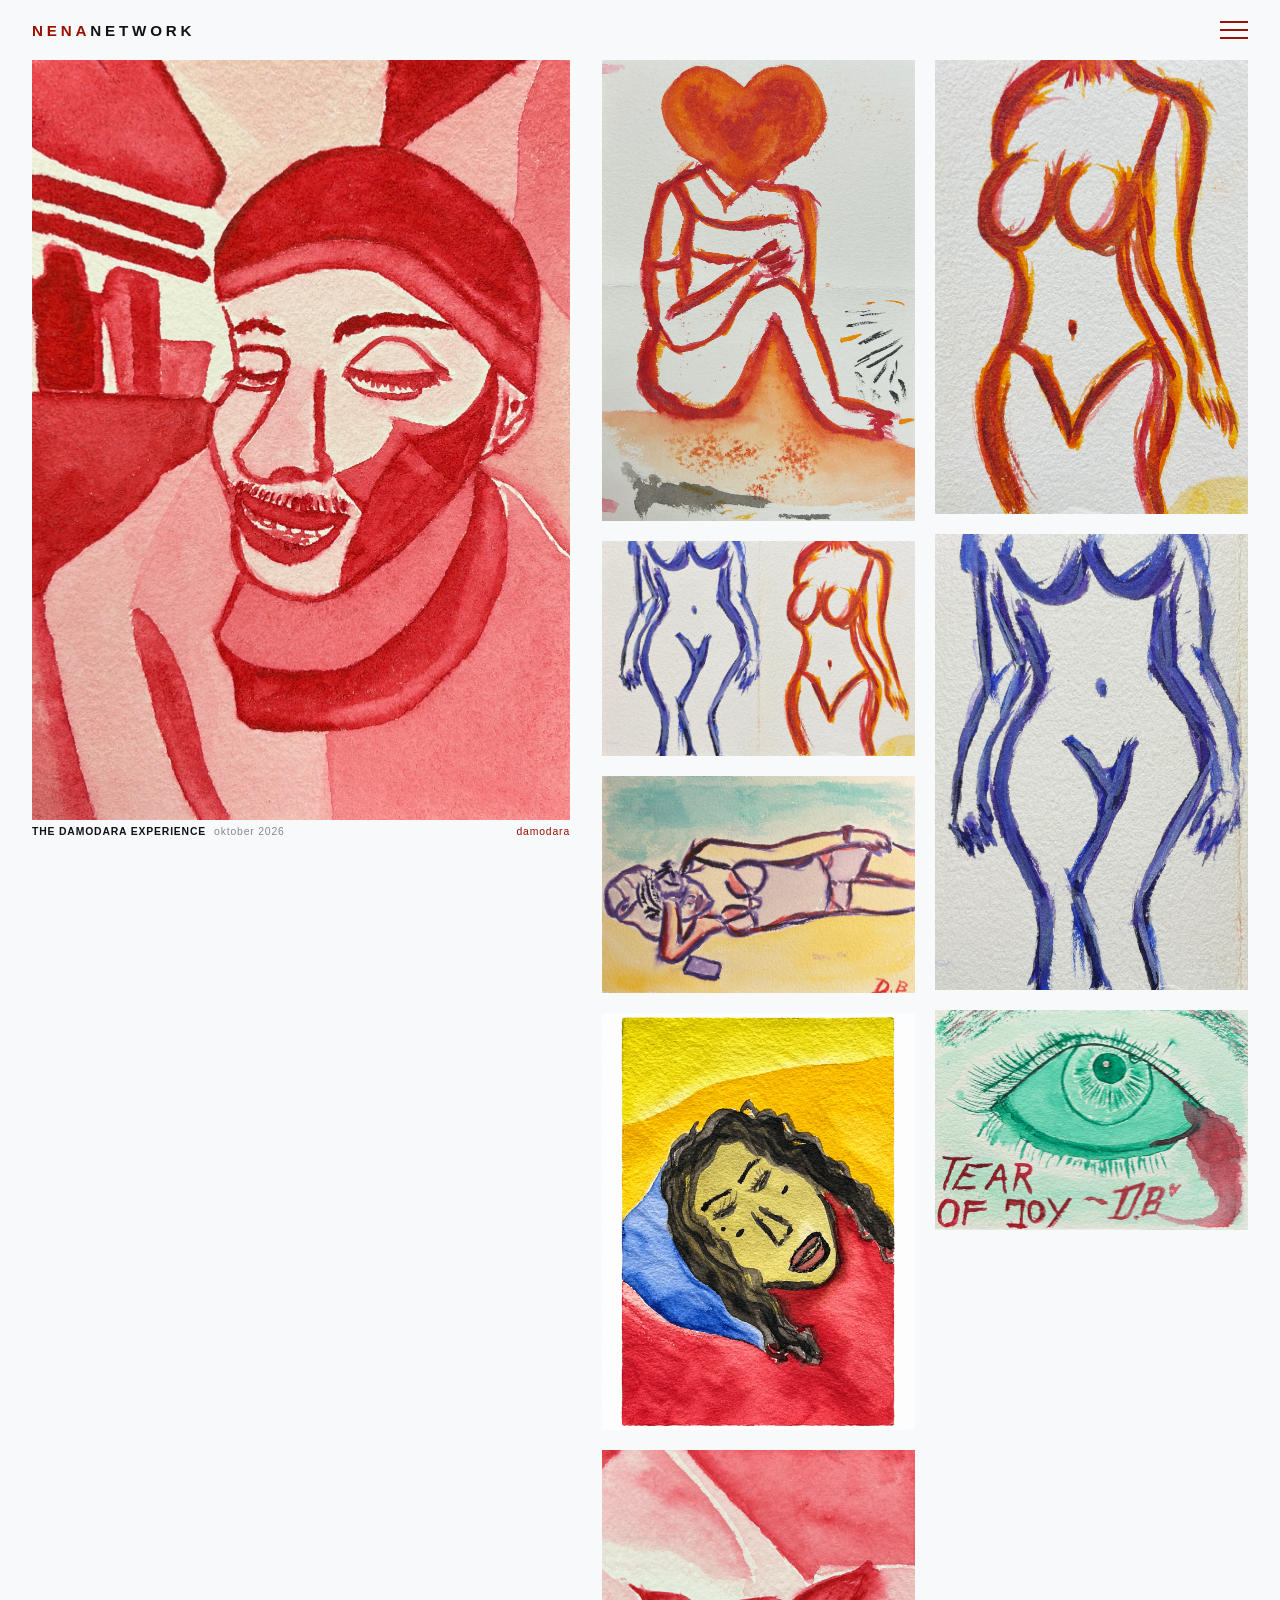
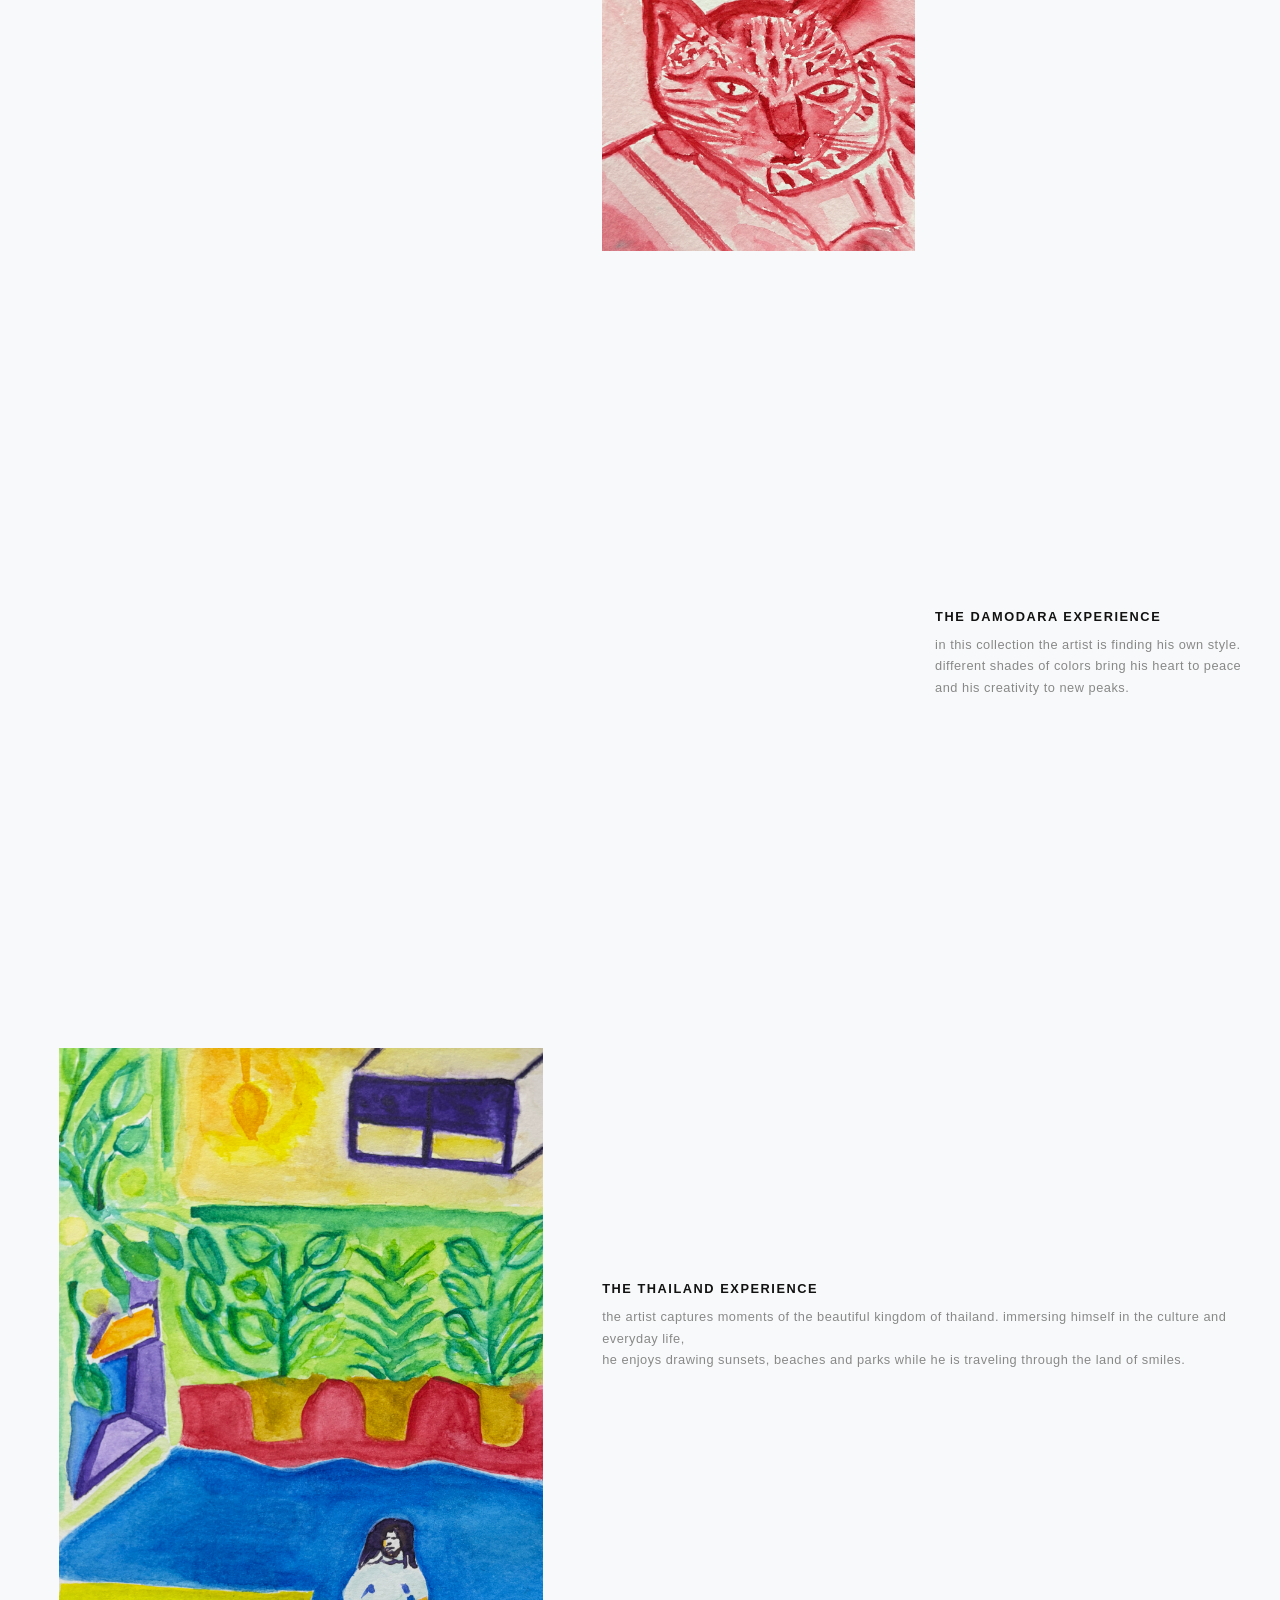
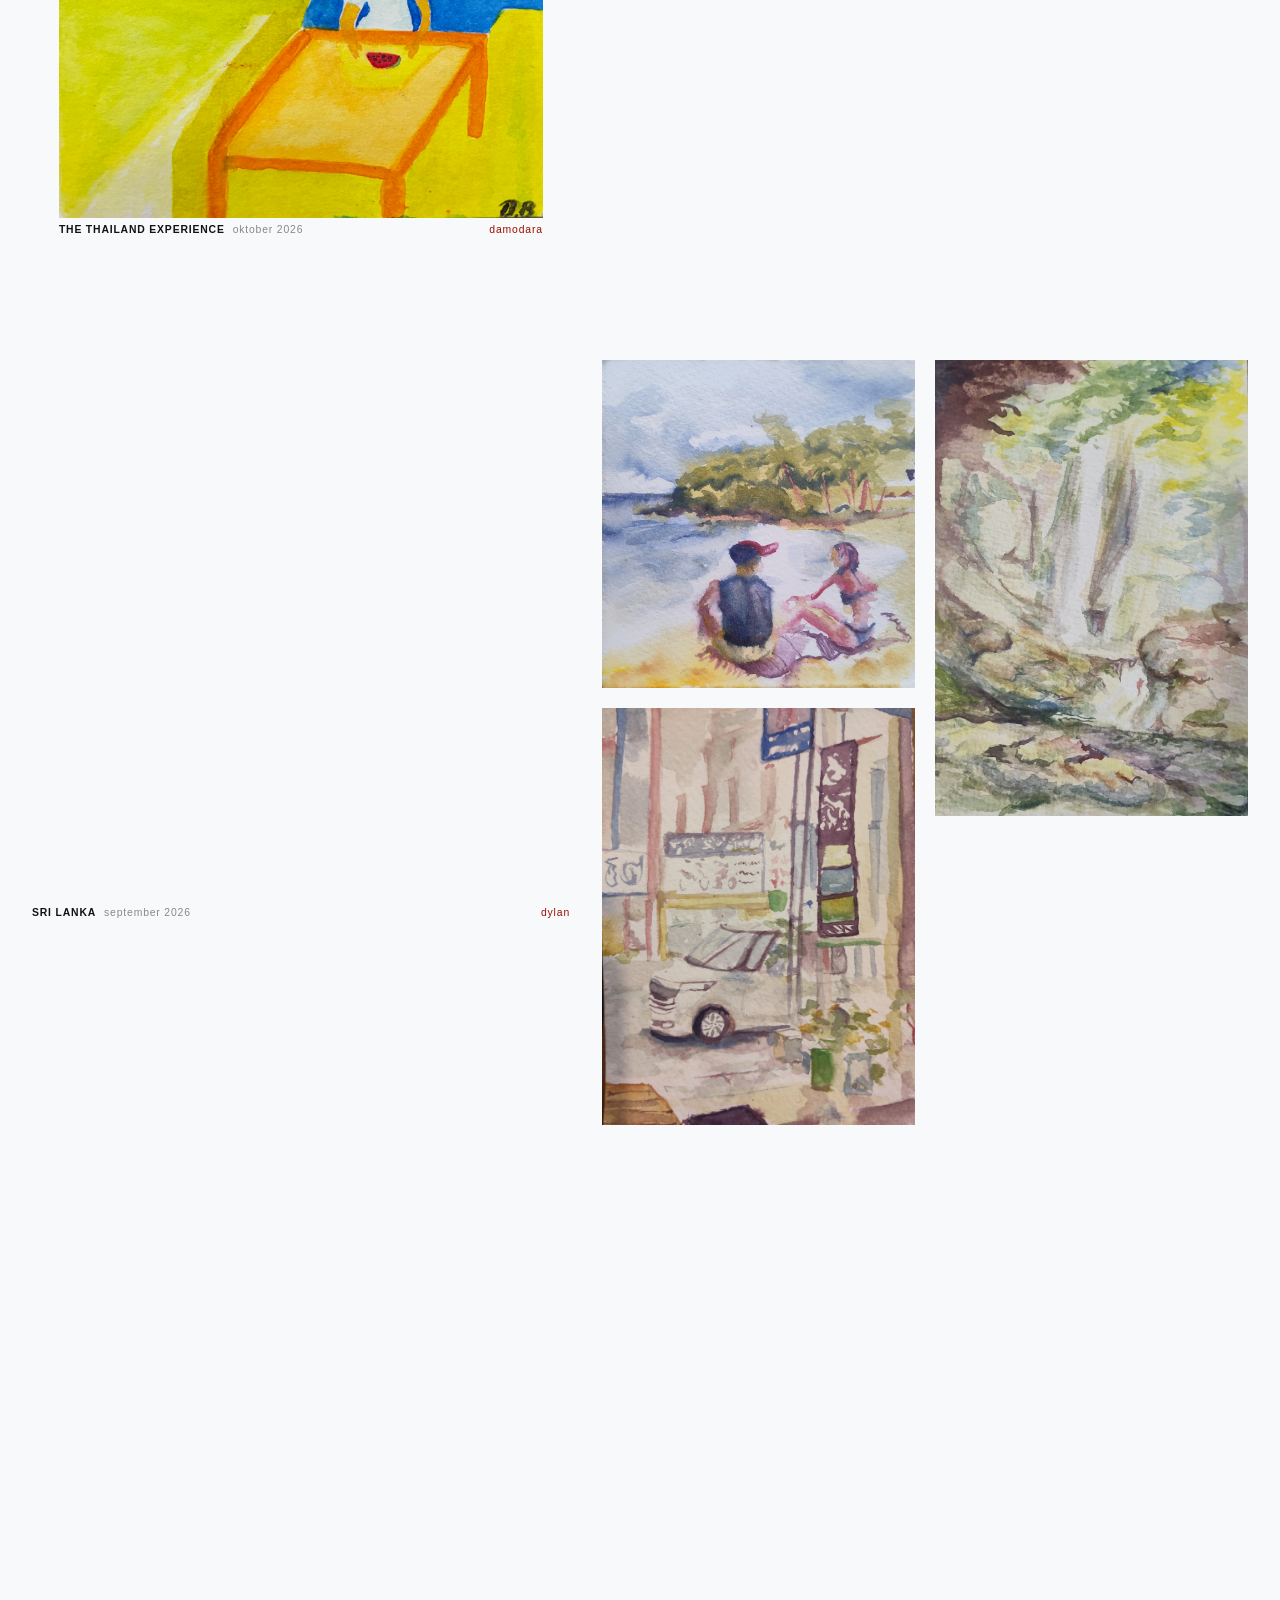
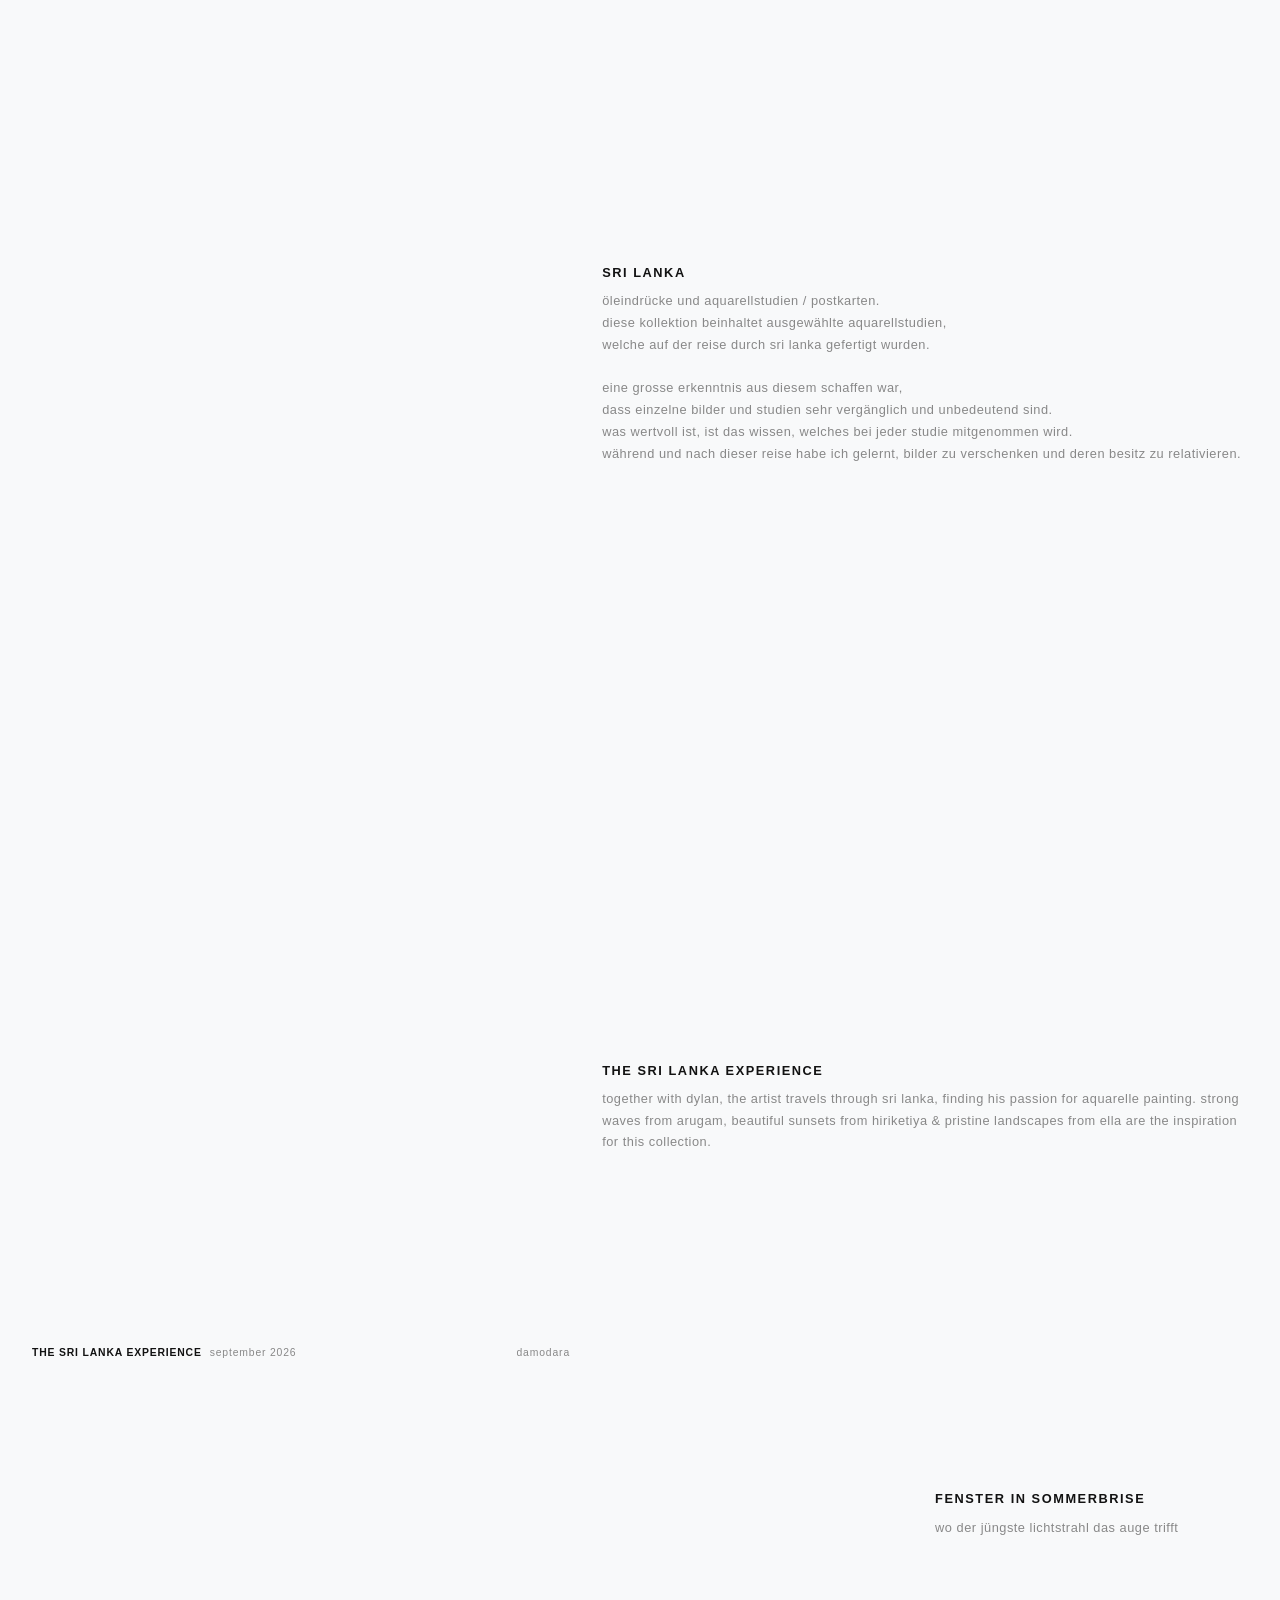
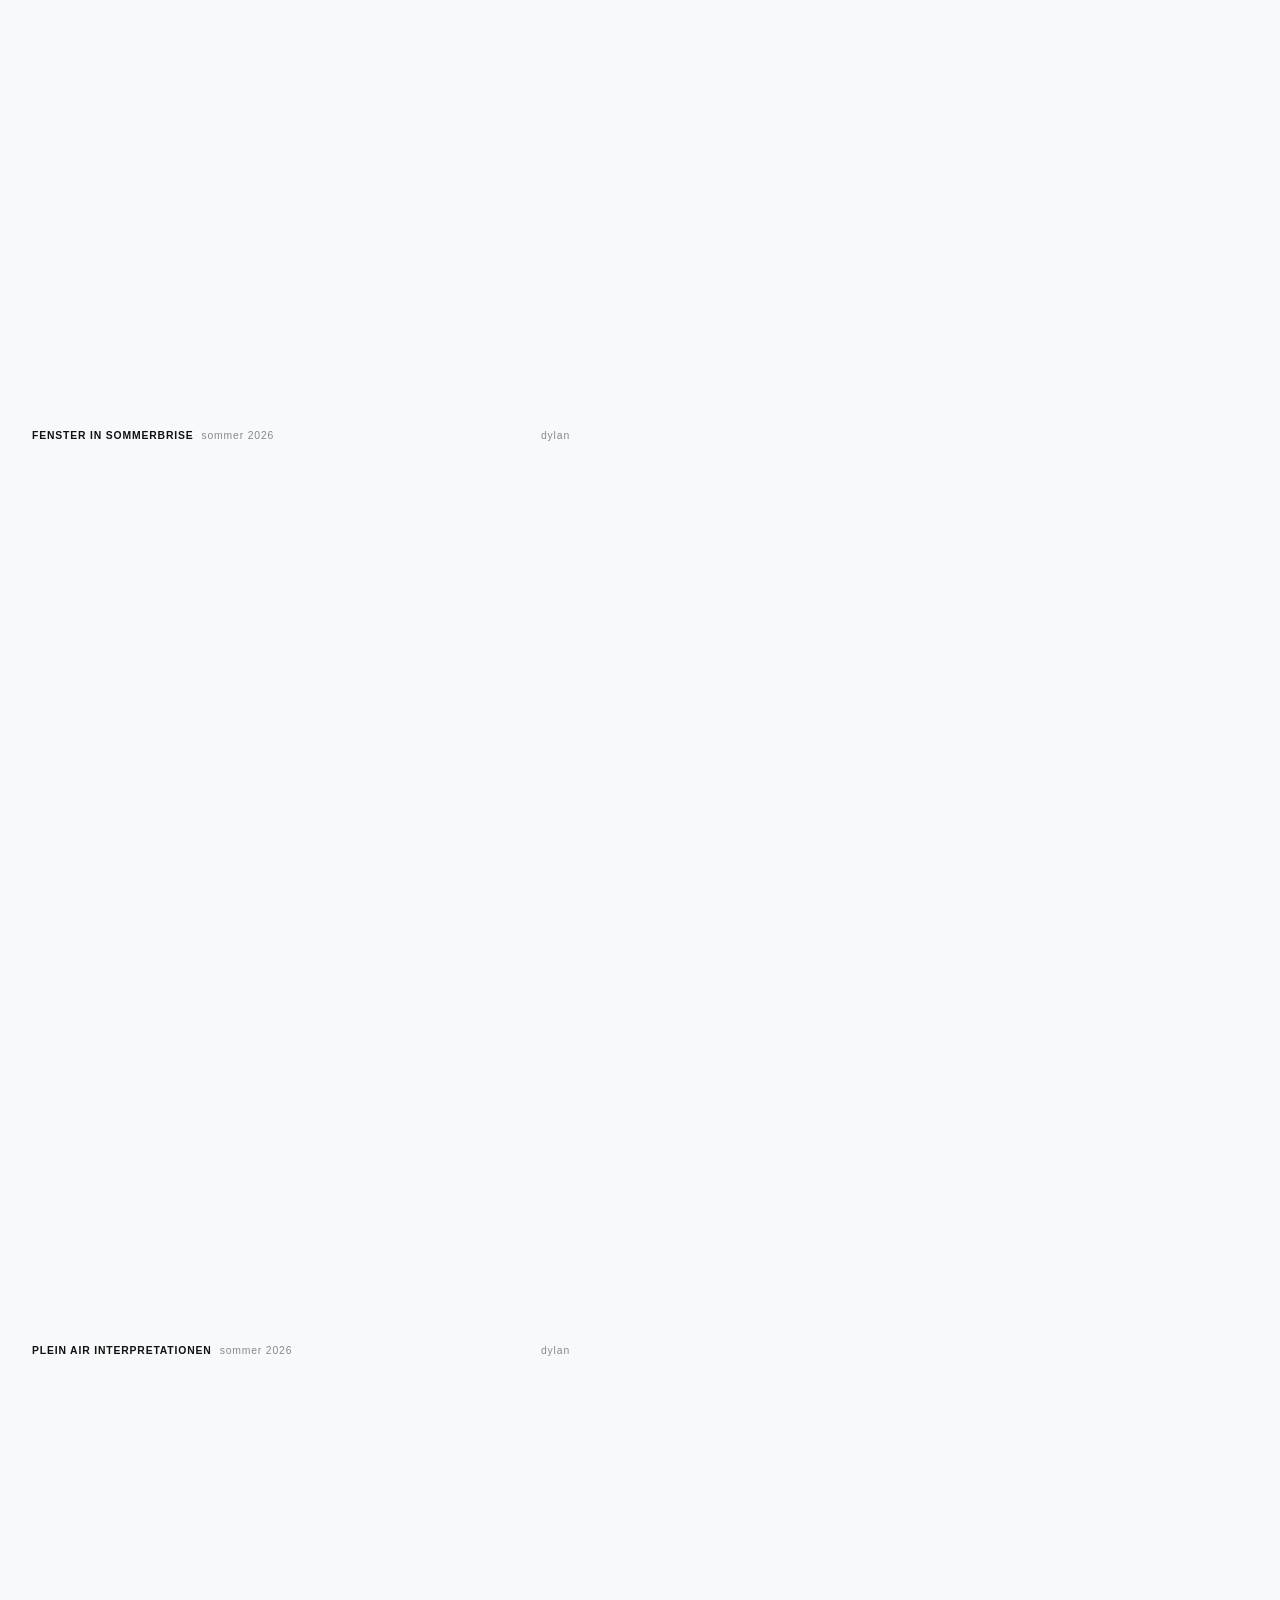
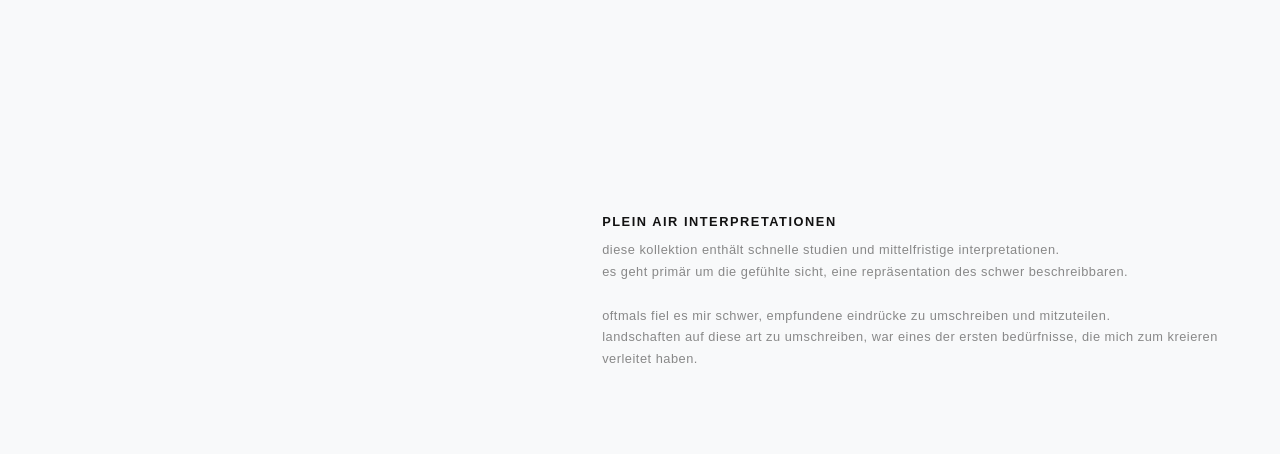
==== commit 2faa27bc: "B-Roll: offen in guter Qualitaet, beim Hineinzoomen das Original - Vorschau am Rand bleibt klein (sc" ====
--- a/index.html
+++ b/index.html
@@ -4468,7 +4468,66 @@
     overlayDrawer.classList.remove('expanded', 'show-title');
     lightboxOverlay.classList.toggle('broll-open', open);
     updateBrollButton();
+    if (open) upgradeBrollImages(false);
 }
+
+/* --- B-ROLL IN GUTER QUALITAET ---
+   In der Vorschau am Rand reichen kleine Bilder. Ist die B-Roll offen, zoomt man hinein: dann die grosse Fassung
+   (2400 px, am Handy sonst nur 640), und beim Hineinzoomen (zwei Finger) fuer die gerade sichtbaren Bilder das Original. */
+function brollHiSrc(src) {
+    if (!IMG_OPTIMIZE || !/^\/(collection|timeline|profiles)\/.+\.(jpe?g|png|webp)$/i.test(src)) return src;
+    return `/_vercel/image?url=${encodeURIComponent(src)}&w=${IMG_IS_MOBILE ? 2400 : 1600}&q=75`;
+}
+
+// Neue Fassung erst zeigen, wenn sie fertig geladen ist (kein Flackern); noch nicht geladene Bilder direkt umstellen
+function brollSwap(img, url) {
+    if (!url || img.dataset.want === url) return;
+    img.dataset.want = url;
+    if (!img.complete || !img.naturalWidth) { img.src = url; return; }
+    const pre = new Image();
+    pre.decoding = 'async';
+    pre.src = url;
+    (pre.decode ? pre.decode() : new Promise((ok, fail) => { pre.onload = ok; pre.onerror = fail; }))
+        .then(() => { if (img.dataset.want === url) img.src = url; })
+        .catch(() => { if (img.dataset.want === url) delete img.dataset.want; });
+}
+
+function upgradeBrollImages(original) {
+    const vv = window.visualViewport;
+    const top = vv ? vv.offsetTop : 0;
+    const left = vv ? vv.offsetLeft : 0;
+    const h = vv ? vv.height : window.innerHeight;
+    const w = vv ? vv.width : window.innerWidth;
+    document.querySelectorAll('#brollPanel .broll-item img').forEach((img) => {
+        const src = img.dataset.src;
+        if (!src) return;
+        if (!original) {
+            const hi = brollHiSrc(src);
+            if (img.dataset.want === src || img.dataset.want === hi) return;
+            const r = img.getBoundingClientRect();
+            if (r.bottom > -h && r.top < 2 * h) brollSwap(img, hi);             // in der Naehe: ohne Flackern tauschen
+            else { img.dataset.want = hi; img.src = hi; }                         // weiter unten: laedt erst beim Hinscrollen
+            return;
+        }
+        // Original nur fuer Bilder, die gerade zu sehen sind (Speicher am Handy)
+        const r = img.getBoundingClientRect();
+        if (r.bottom < top || r.top > top + h || r.right < left || r.left > left + w) return;
+        brollSwap(img, src);
+    });
+}
+
+let brollZoomTimer = 0;
+function brollZoomCheck() {
+    clearTimeout(brollZoomTimer);
+    brollZoomTimer = setTimeout(() => {
+        if (brollOpen && window.visualViewport && window.visualViewport.scale > 1.2) upgradeBrollImages(true);
+    }, 250);
+}
+if (window.visualViewport) {
+    window.visualViewport.addEventListener('resize', brollZoomCheck);
+    window.visualViewport.addEventListener('scroll', brollZoomCheck);
+}
+document.getElementById('brollPanel').addEventListener('scroll', brollZoomCheck, { passive: true });
 
 function toggleBroll(e) {
     if (e) e.stopPropagation();
